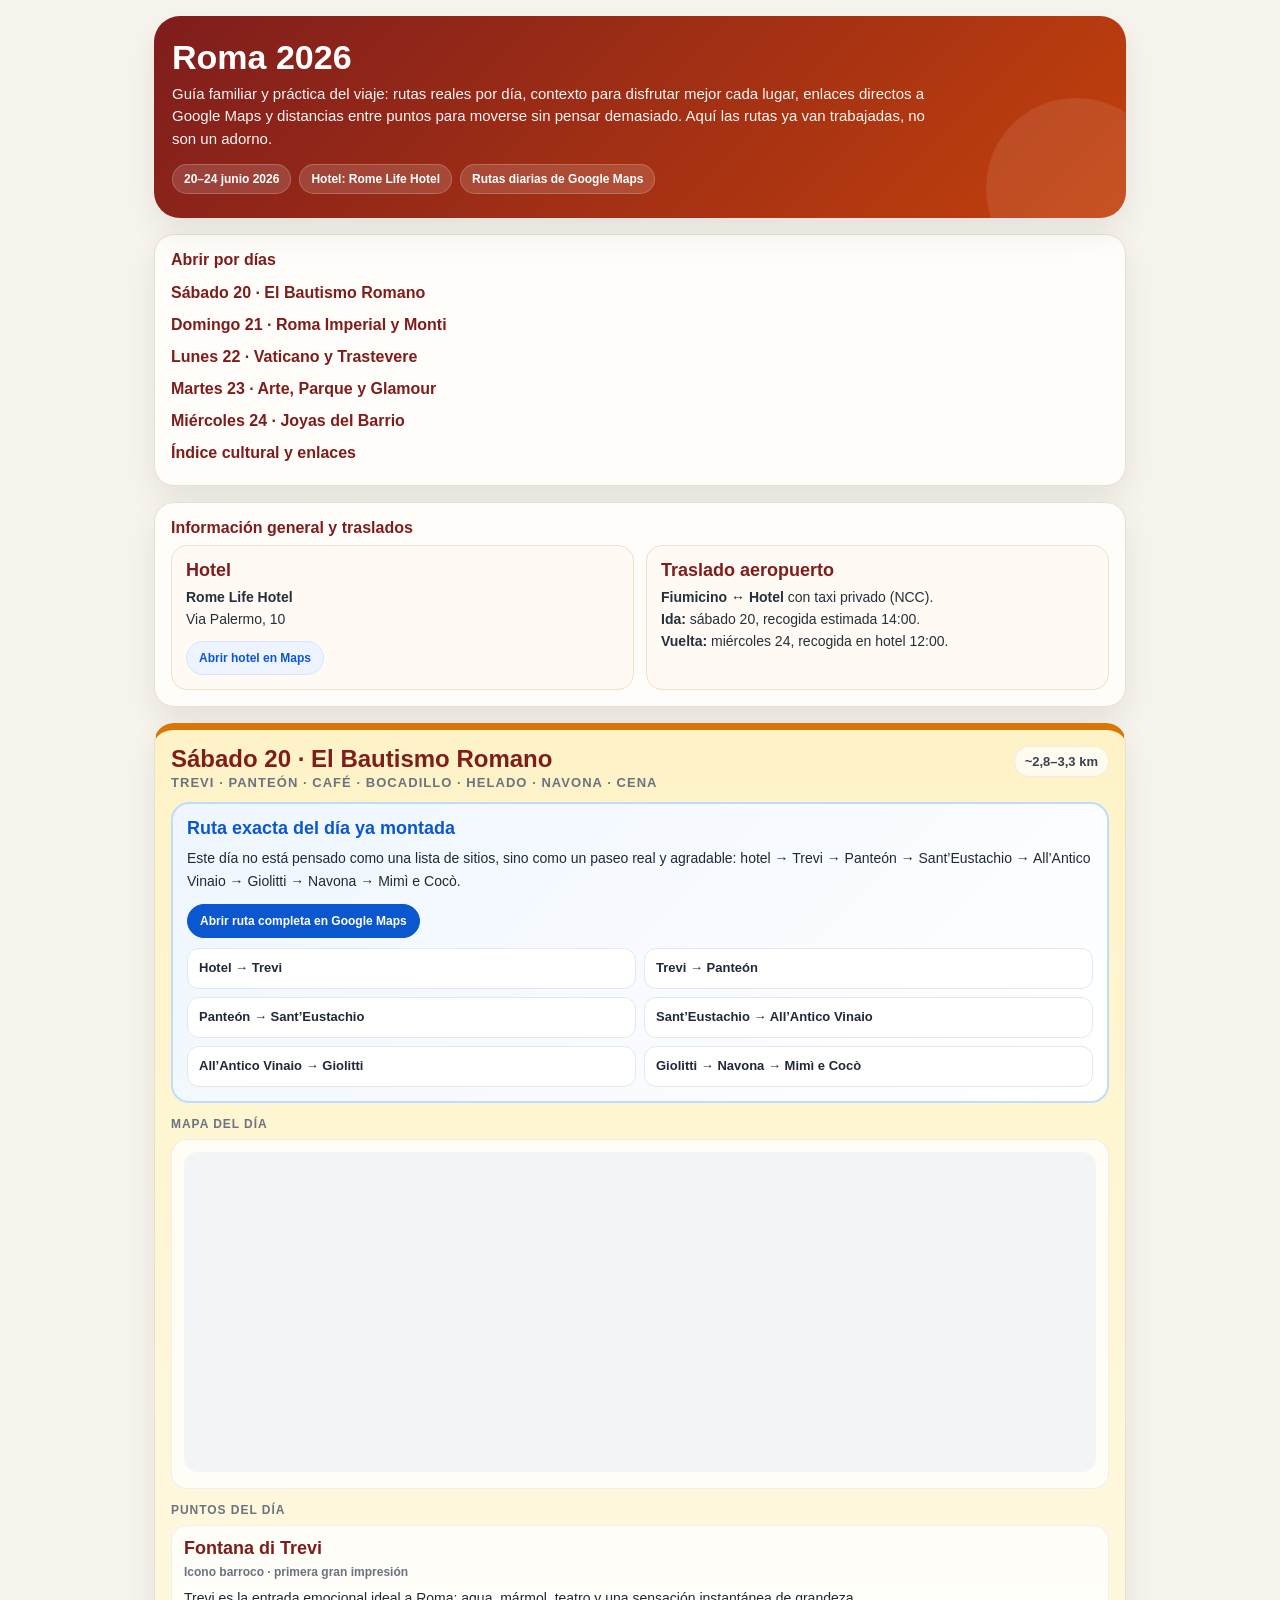
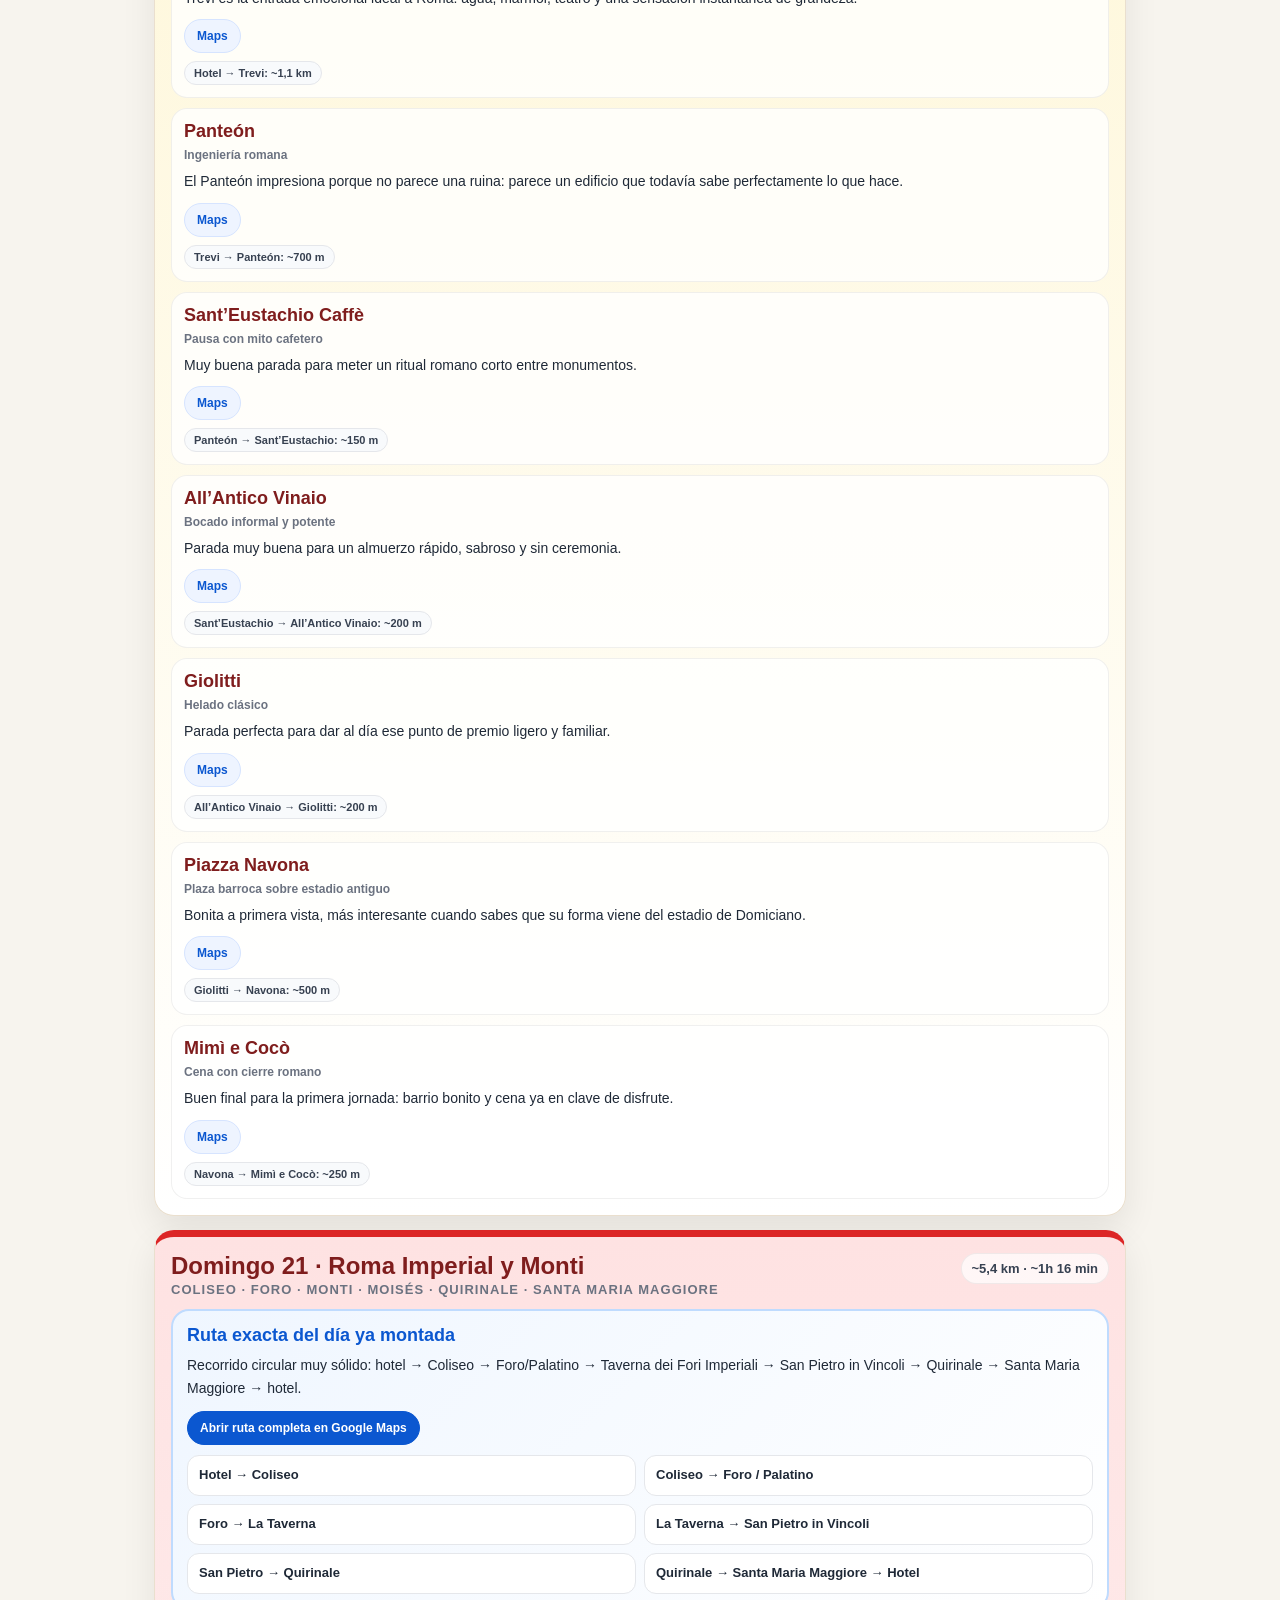
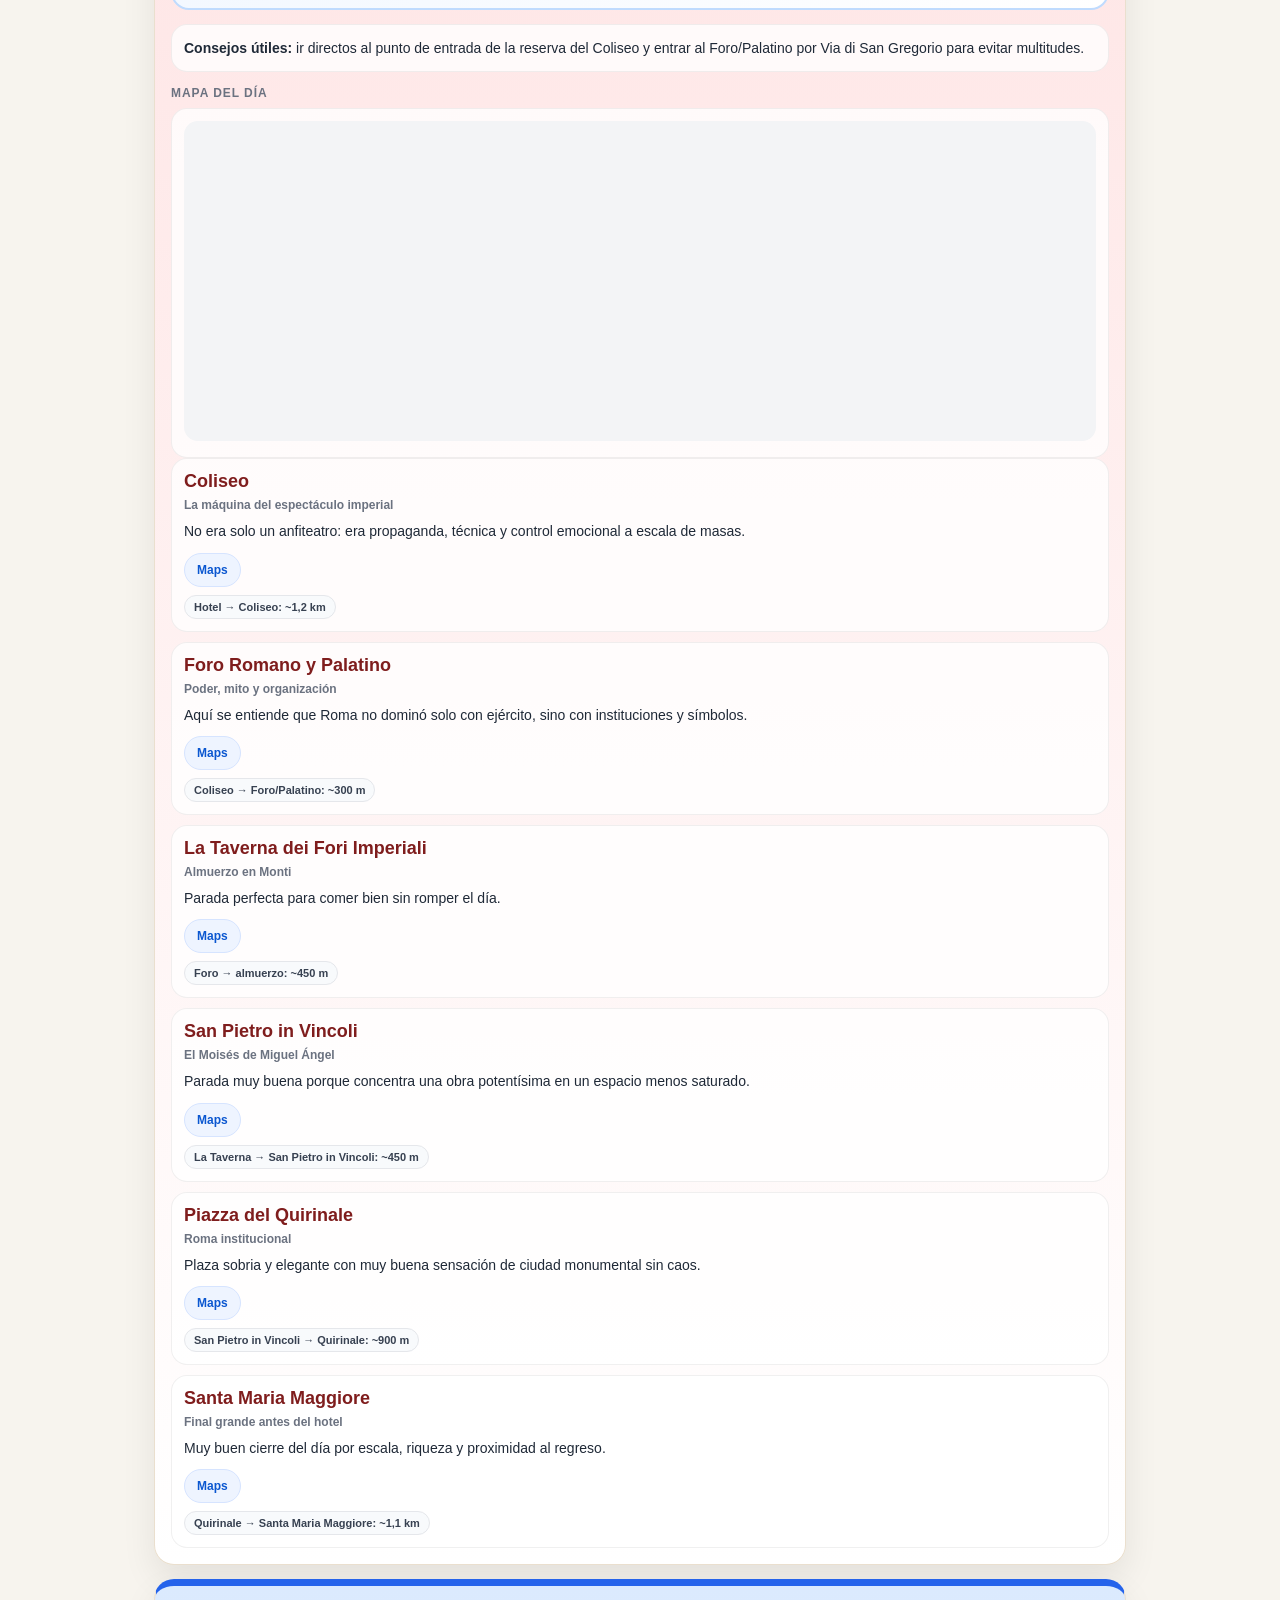
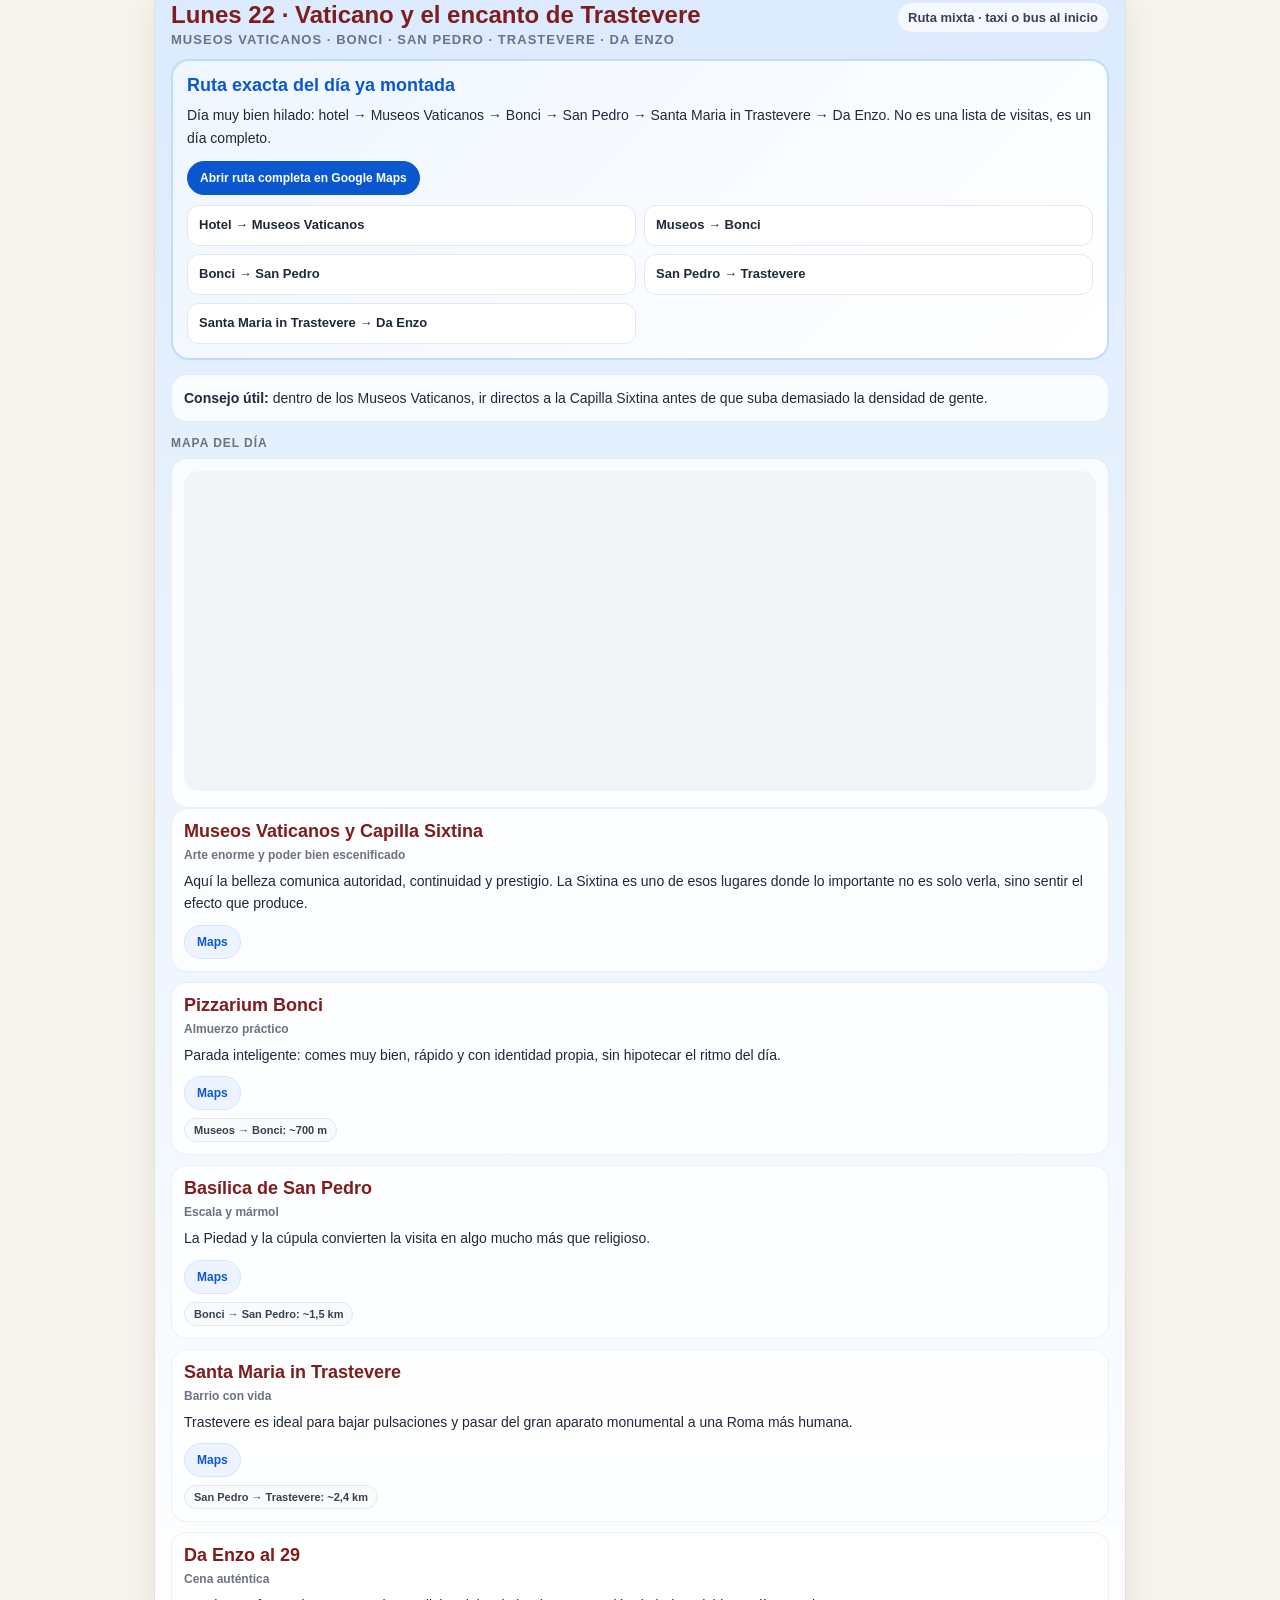
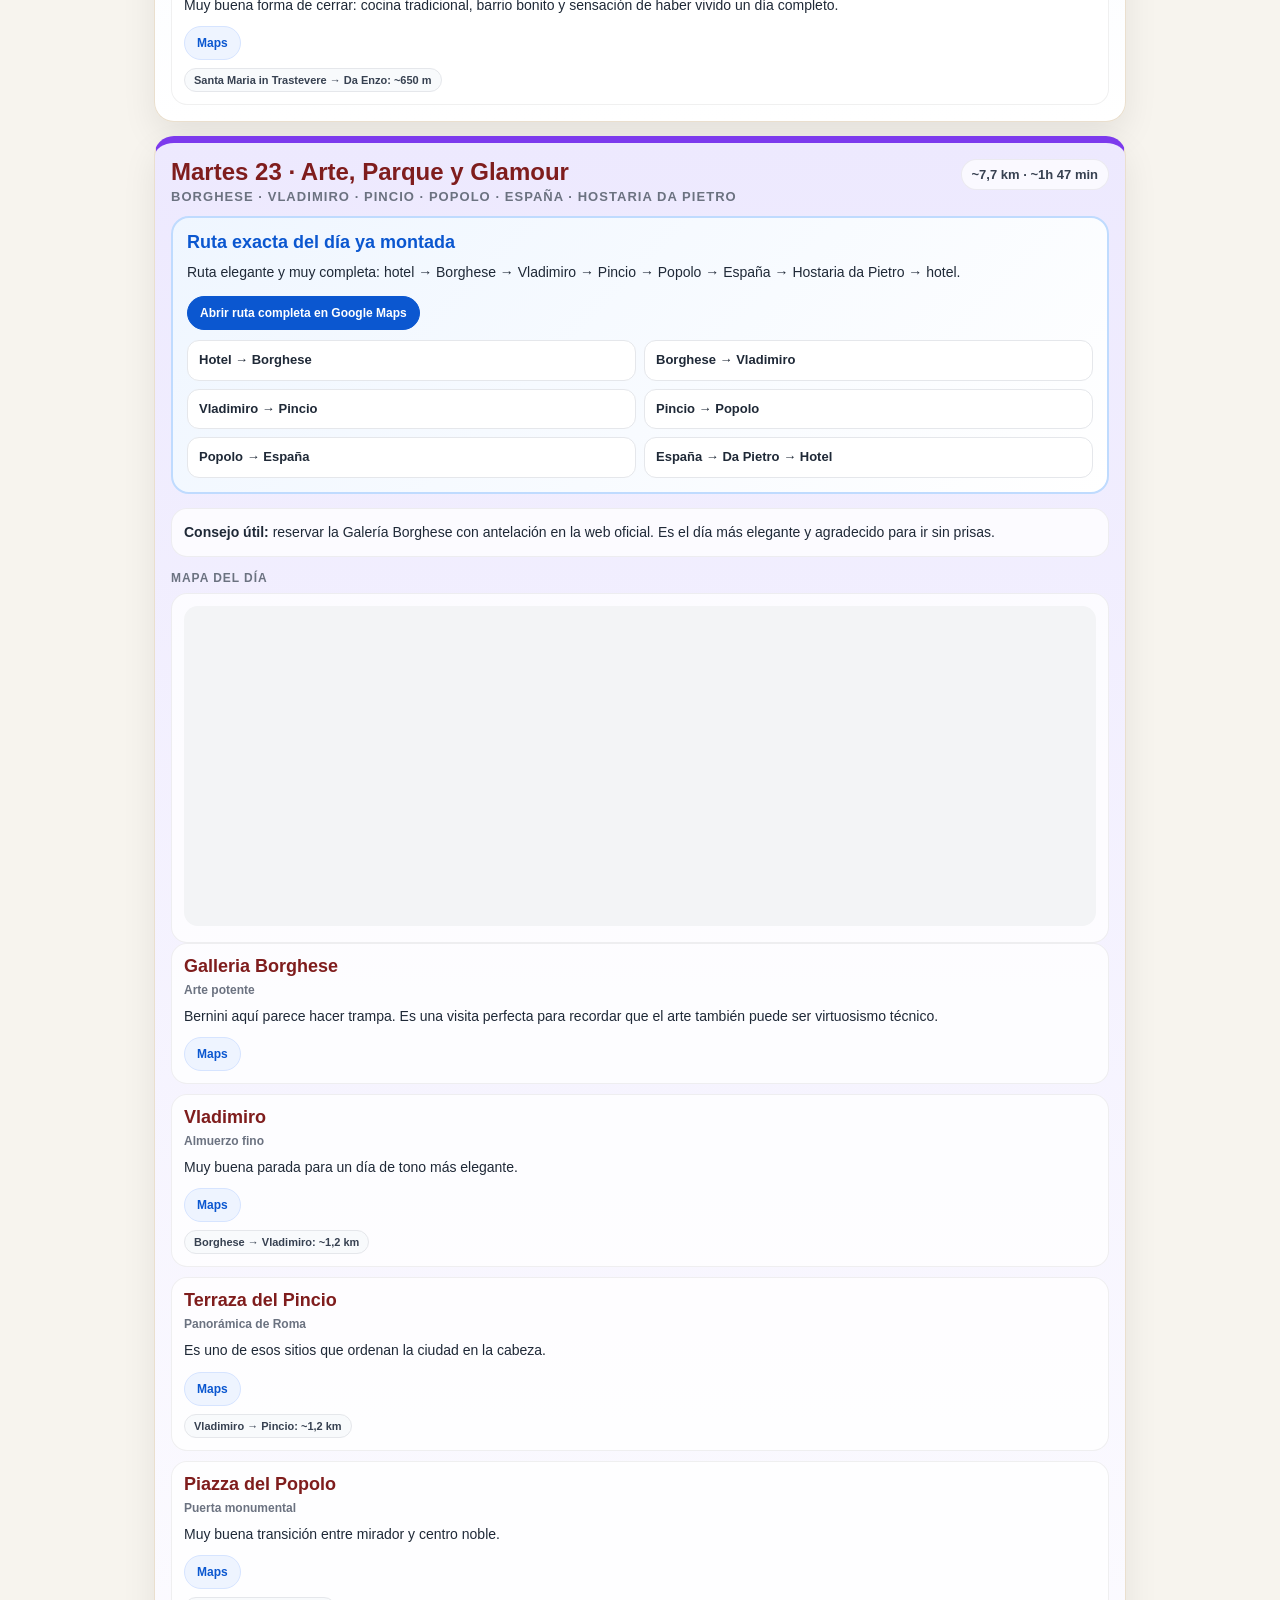
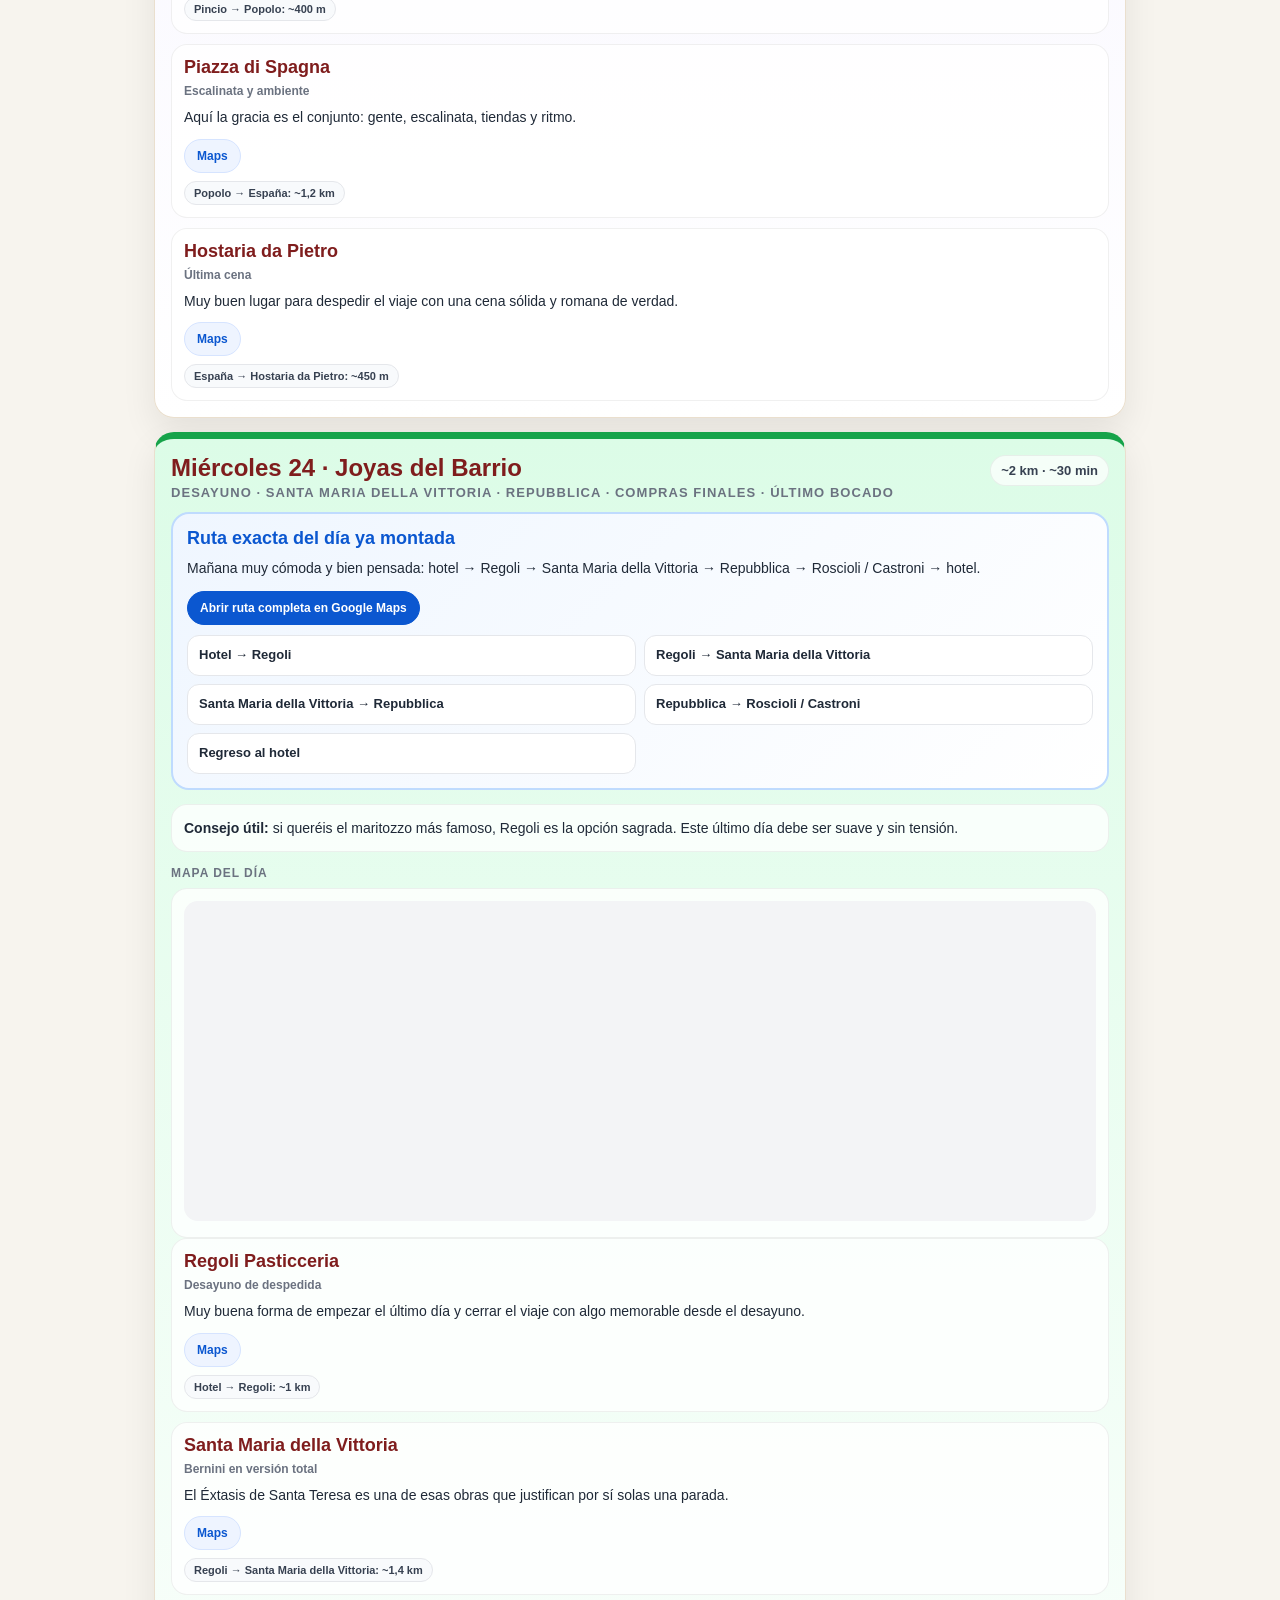
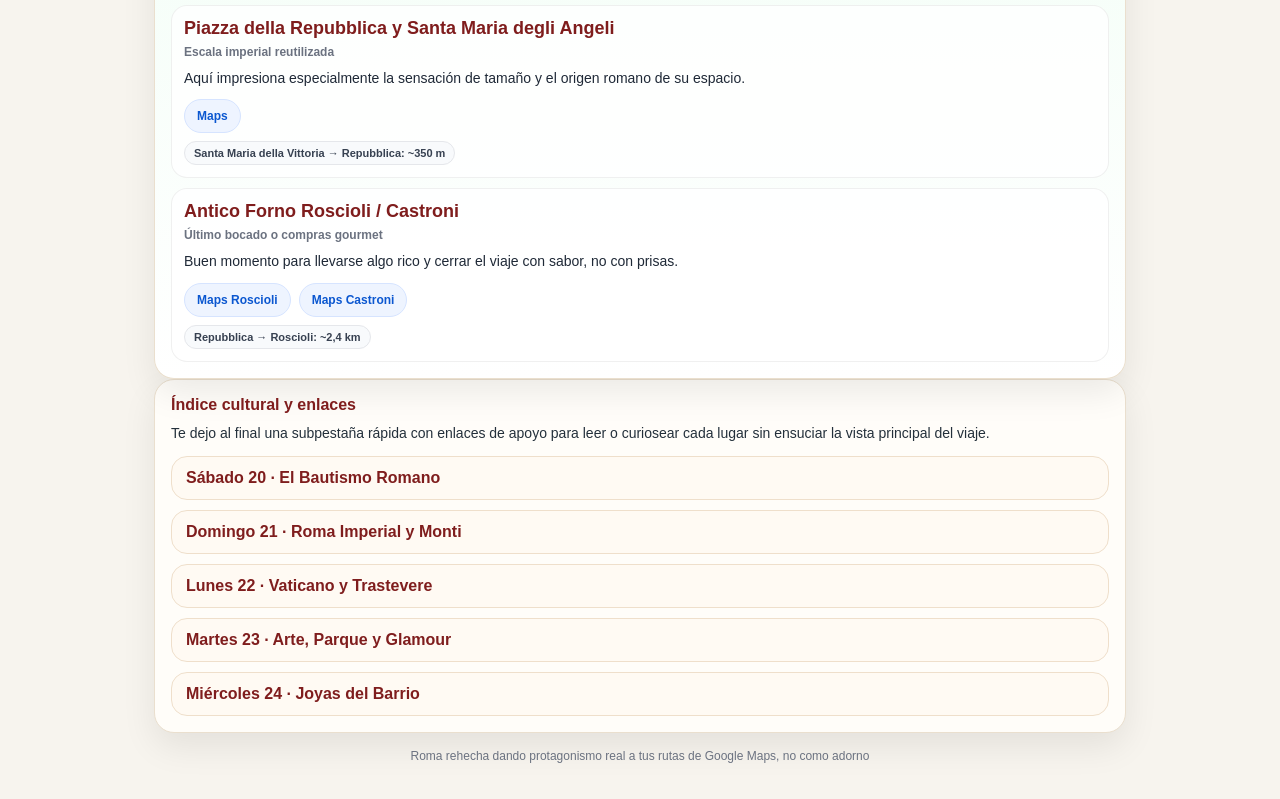
==== index.html @ da8ccb75 "feat: expand tuesday cultural index details" ====
<!DOCTYPE html>
<html lang="es">
<head>
  <meta charset="UTF-8">
  <meta name="viewport" content="width=device-width, initial-scale=1.0, maximum-scale=1.0, user-scalable=no">
  <title>Roma 2026</title>
  <style>
    :root{
      --bg:#f7f4ee;--card:#fffdf9;--text:#1f2937;--muted:#6b7280;--line:#eadfce;--shadow:0 14px 34px rgba(0,0,0,.08);
      --hero1:#7f1d1d;--hero2:#c2410c;
      --route:#0b57d0;
      --d1:#fef3c7;--d1a:#d97706;--d2:#fee2e2;--d2a:#dc2626;--d3:#dbeafe;--d3a:#2563eb;--d4:#ede9fe;--d4a:#7c3aed;--d5:#dcfce7;--d5a:#16a34a;
    }
    *{box-sizing:border-box} html{scroll-behavior:smooth}
    body{margin:0;font-family:-apple-system,BlinkMacSystemFont,'Segoe UI',Inter,Arial,sans-serif;background:var(--bg);color:var(--text)}
    .wrap{max-width:1000px;margin:0 auto;padding:16px 14px 36px}
    .hero{background:linear-gradient(135deg,var(--hero1),var(--hero2));color:#fff;border-radius:26px;padding:24px 18px;box-shadow:var(--shadow);margin-bottom:16px;position:relative;overflow:hidden}
    .hero::after{content:"";position:absolute;right:-40px;bottom:-60px;width:180px;height:180px;border-radius:50%;background:rgba(255,255,255,.09)}
    .hero h1{margin:0 0 8px;font-size:34px;line-height:1.02;position:relative;z-index:1}.hero p{margin:0;position:relative;z-index:1;max-width:780px;line-height:1.5;font-size:15px;opacity:.96}
    .meta{display:flex;flex-wrap:wrap;gap:8px;margin-top:14px;position:relative;z-index:1}.pill{display:inline-block;border-radius:999px;padding:7px 11px;font-size:12px;font-weight:800;background:rgba(255,255,255,.14);border:1px solid rgba(255,255,255,.2)}
    .toc,.card,.day-card{background:var(--card);border:1px solid var(--line);border-radius:20px;box-shadow:var(--shadow)}
    .toc,.card{padding:16px;margin-bottom:16px}.toc-title,.section-title{font-weight:900;color:#7f1d1d;margin-bottom:8px}.toc a{display:block;color:#7f1d1d;text-decoration:none;font-weight:800;padding:7px 0}
    .grid{display:grid;grid-template-columns:1fr;gap:12px}.info{background:#fffaf3;border:1px solid #efdfcb;border-radius:16px;padding:14px}.info h3{margin:0 0 6px;font-size:18px;color:#7f1d1d}.info p{margin:0;font-size:14px;line-height:1.55;color:#24303b}
    .btnrow{display:flex;flex-wrap:wrap;gap:8px;margin-top:10px}.btn{display:inline-flex;align-items:center;justify-content:center;background:#eef4ff;border:1px solid #d6e4ff;color:#0b57d0;text-decoration:none;padding:9px 12px;border-radius:999px;font-size:12px;font-weight:800}
    .days{display:grid;grid-template-columns:1fr;gap:14px}
    .day-card{padding:16px;border-top:7px solid transparent}
    .d1{background:linear-gradient(180deg,var(--d1),#fff);border-top-color:var(--d1a)} .d2{background:linear-gradient(180deg,var(--d2),#fff);border-top-color:var(--d2a)} .d3{background:linear-gradient(180deg,var(--d3),#fff);border-top-color:var(--d3a)} .d4{background:linear-gradient(180deg,var(--d4),#fff);border-top-color:var(--d4a)} .d5{background:linear-gradient(180deg,var(--d5),#fff);border-top-color:var(--d5a)}
    .day-head{display:flex;justify-content:space-between;gap:10px;align-items:flex-start;flex-wrap:wrap;margin-bottom:10px}.day-head h2{margin:0;font-size:24px;line-height:1.08;color:#7f1d1d}.day-sub{font-size:13px;color:var(--muted);font-weight:700;text-transform:uppercase;letter-spacing:.08em;margin-top:4px}.day-km{font-size:13px;font-weight:800;color:#374151;background:rgba(255,255,255,.7);padding:7px 10px;border-radius:999px;border:1px solid rgba(0,0,0,.06)}
    .route-highlight{background:linear-gradient(135deg,#eff6ff,#ffffff);border:2px solid #bfdbfe;border-radius:18px;padding:14px;margin:12px 0 14px}.route-highlight h3{margin:0 0 8px;color:var(--route);font-size:18px}.route-highlight p{margin:0;font-size:14px;line-height:1.6}.route-highlight .btnrow{margin-top:12px}.route-main{background:#0b57d0;color:white;border:1px solid #0b57d0}
    .route-box,.tips,.map-card,.point{background:rgba(255,255,255,.78);border:1px solid rgba(0,0,0,.06);border-radius:16px;padding:12px}
    .route-box p,.tips p,.point p{margin:0;font-size:14px;line-height:1.6}
    .block-title{font-size:12px;text-transform:uppercase;letter-spacing:.08em;color:var(--muted);font-weight:800;margin:14px 0 8px}
    .step-strip{display:grid;grid-template-columns:1fr;gap:8px;margin-top:10px}.step-chip{background:#fff;border:1px solid #e5e7eb;border-radius:12px;padding:10px 11px;font-size:13px;font-weight:800;line-height:1.45}
    .point-list{display:grid;grid-template-columns:1fr;gap:10px}.point h3{margin:0 0 6px;font-size:18px;color:#7f1d1d}.point .meta-line{font-size:12px;color:var(--muted);font-weight:700;margin-bottom:8px}.point .dist{display:inline-block;background:#f8fafc;border:1px solid #e5e7eb;border-radius:999px;padding:5px 9px;font-size:11px;font-weight:800;color:#374151;margin-top:8px}
    .index-card{padding:16px}.index-intro{margin:0 0 12px;font-size:14px;line-height:1.6;color:#24303b}.index-day{background:#fffaf3;border:1px solid #efdfcb;border-radius:16px;padding:12px 14px;margin-top:10px}.index-day summary{cursor:pointer;font-weight:900;color:#7f1d1d;list-style:none}.index-day summary::-webkit-details-marker{display:none}.index-links{margin:10px 0 0;padding-left:18px}.index-links li{margin:8px 0;color:#24303b;line-height:1.5}.index-links a{color:#0b57d0;text-decoration:none;font-weight:700}
    iframe{width:100%;height:320px;border:0;border-radius:14px;background:#f3f4f6}
    .footer{text-align:center;color:var(--muted);font-size:12px;margin-top:14px}
    @media (min-width:900px){.grid{grid-template-columns:1fr 1fr}.step-strip{grid-template-columns:repeat(2,minmax(0,1fr))}}
  </style>
</head>
<body>
  <main class="wrap">
    <header class="hero">
      <h1>Roma 2026</h1>
      <p>Guía familiar y práctica del viaje: rutas reales por día, contexto para disfrutar mejor cada lugar, enlaces directos a Google Maps y distancias entre puntos para moverse sin pensar demasiado. Aquí las rutas ya van trabajadas, no son un adorno.</p>
      <div class="meta"><span class="pill">20–24 junio 2026</span><span class="pill">Hotel: Rome Life Hotel</span><span class="pill">Rutas diarias de Google Maps</span></div>
    </header>

    <section class="toc">
      <div class="toc-title">Abrir por días</div>
      <a href="#d1">Sábado 20 · El Bautismo Romano</a>
      <a href="#d2">Domingo 21 · Roma Imperial y Monti</a>
      <a href="#d3">Lunes 22 · Vaticano y Trastevere</a>
      <a href="#d4">Martes 23 · Arte, Parque y Glamour</a>
      <a href="#d5">Miércoles 24 · Joyas del Barrio</a>
      <a href="#indice-cultural">Índice cultural y enlaces</a>
    </section>

    <section class="card">
      <div class="section-title">Información general y traslados</div>
      <div class="grid">
        <div class="info"><h3>Hotel</h3><p><strong>Rome Life Hotel</strong><br>Via Palermo, 10</p><div class="btnrow"><a class="btn" href="https://maps.google.com/?q=Rome+Life+Hotel+Via+Palermo+10+Roma" target="_blank">Abrir hotel en Maps</a></div></div>
        <div class="info"><h3>Traslado aeropuerto</h3><p><strong>Fiumicino ↔ Hotel</strong> con taxi privado (NCC).<br><strong>Ida:</strong> sábado 20, recogida estimada 14:00.<br><strong>Vuelta:</strong> miércoles 24, recogida en hotel 12:00.</p></div>
      </div>
    </section>

    <section class="days">
      <article id="d1" class="day-card d1">
        <div class="day-head"><div><h2>Sábado 20 · El Bautismo Romano</h2><div class="day-sub">Trevi · Panteón · café · bocadillo · helado · Navona · cena</div></div><div class="day-km">~2,8–3,3 km</div></div>
        <div class="route-highlight"><h3>Ruta exacta del día ya montada</h3><p>Este día no está pensado como una lista de sitios, sino como un paseo real y agradable: hotel → Trevi → Panteón → Sant’Eustachio → All’Antico Vinaio → Giolitti → Navona → Mimì e Cocò.</p><div class="btnrow"><a class="btn route-main" href="https://www.google.com/maps/dir/Rome+Life+Hotel,+Via+Palermo,+10,+00184+Roma+RM,+Italia/Fontana+di+Trevi,+Piazza+di+Trevi,+00187+Roma+RM,+Italia/Panteon+de+Roma,+Piazza+della+Rotonda,+00186+Roma+RM,+Italia/Sant%27Eustachio+Caff%C3%A8,+Piazza+di+S.+Eustachio,+82,+00186+Roma+RM,+Italia/All%27Antico+Vinaio,+Piazza+della+Maddalena,+3,+00186+Roma+RM,+Italia/Heladeria+Giolitti+%7C+Roma,+Via+degli+Uffici+del+Vicario,+40,+00186+Roma+RM,+Italia/Plaza+Navona,+Piazza+Navona,+00186+Roma+RM,+Italia/Mim%C3%AC+e+Coc%C3%B2,+V.+del+Governo+Vecchio,+72,+00186+Roma+RM,+Italia/" target="_blank">Abrir ruta completa en Google Maps</a></div><div class="step-strip"><div class="step-chip">Hotel → Trevi</div><div class="step-chip">Trevi → Panteón</div><div class="step-chip">Panteón → Sant’Eustachio</div><div class="step-chip">Sant’Eustachio → All’Antico Vinaio</div><div class="step-chip">All’Antico Vinaio → Giolitti</div><div class="step-chip">Giolitti → Navona → Mimì e Cocò</div></div></div>
        <div class="block-title">Mapa del día</div><div class="map-card"><iframe loading="lazy" src="https://www.google.com/maps?q=Fontana+di+Trevi+Rome&z=15&output=embed"></iframe></div>
        <div class="block-title">Puntos del día</div>
        <div class="point-list">
          <div class="point"><h3>Fontana di Trevi</h3><div class="meta-line">Icono barroco · primera gran impresión</div><p>Trevi es la entrada emocional ideal a Roma: agua, mármol, teatro y una sensación instantánea de grandeza.</p><div class="btnrow"><a class="btn" href="https://maps.google.com/?q=Fontana+di+Trevi" target="_blank">Maps</a></div><div class="dist">Hotel → Trevi: ~1,1 km</div></div>
          <div class="point"><h3>Panteón</h3><div class="meta-line">Ingeniería romana</div><p>El Panteón impresiona porque no parece una ruina: parece un edificio que todavía sabe perfectamente lo que hace.</p><div class="btnrow"><a class="btn" href="https://maps.google.com/?q=Panteon+Roma" target="_blank">Maps</a></div><div class="dist">Trevi → Panteón: ~700 m</div></div>
          <div class="point"><h3>Sant’Eustachio Caffè</h3><div class="meta-line">Pausa con mito cafetero</div><p>Muy buena parada para meter un ritual romano corto entre monumentos.</p><div class="btnrow"><a class="btn" href="https://maps.google.com/?q=Sant%27Eustachio+Caffe+Roma" target="_blank">Maps</a></div><div class="dist">Panteón → Sant’Eustachio: ~150 m</div></div>
          <div class="point"><h3>All’Antico Vinaio</h3><div class="meta-line">Bocado informal y potente</div><p>Parada muy buena para un almuerzo rápido, sabroso y sin ceremonia.</p><div class="btnrow"><a class="btn" href="https://maps.google.com/?q=All%27Antico+Vinaio+Piazza+della+Maddalena+Roma" target="_blank">Maps</a></div><div class="dist">Sant’Eustachio → All’Antico Vinaio: ~200 m</div></div>
          <div class="point"><h3>Giolitti</h3><div class="meta-line">Helado clásico</div><p>Parada perfecta para dar al día ese punto de premio ligero y familiar.</p><div class="btnrow"><a class="btn" href="https://maps.google.com/?q=Giolitti+Roma" target="_blank">Maps</a></div><div class="dist">All’Antico Vinaio → Giolitti: ~200 m</div></div>
          <div class="point"><h3>Piazza Navona</h3><div class="meta-line">Plaza barroca sobre estadio antiguo</div><p>Bonita a primera vista, más interesante cuando sabes que su forma viene del estadio de Domiciano.</p><div class="btnrow"><a class="btn" href="https://maps.google.com/?q=Piazza+Navona" target="_blank">Maps</a></div><div class="dist">Giolitti → Navona: ~500 m</div></div>
          <div class="point"><h3>Mimì e Cocò</h3><div class="meta-line">Cena con cierre romano</div><p>Buen final para la primera jornada: barrio bonito y cena ya en clave de disfrute.</p><div class="btnrow"><a class="btn" href="https://maps.google.com/?q=Mimi+e+Coco+Roma" target="_blank">Maps</a></div><div class="dist">Navona → Mimì e Cocò: ~250 m</div></div>
        </div>
      </article>

      <article id="d2" class="day-card d2">
        <div class="day-head"><div><h2>Domingo 21 · Roma Imperial y Monti</h2><div class="day-sub">Coliseo · Foro · Monti · Moisés · Quirinale · Santa Maria Maggiore</div></div><div class="day-km">~5,4 km · ~1h 16 min</div></div>
        <div class="route-highlight"><h3>Ruta exacta del día ya montada</h3><p>Recorrido circular muy sólido: hotel → Coliseo → Foro/Palatino → Taverna dei Fori Imperiali → San Pietro in Vincoli → Quirinale → Santa Maria Maggiore → hotel.</p><div class="btnrow"><a class="btn route-main" href="https://www.google.com/maps/dir/Rome+Life+Hotel,+Via+Palermo,+10,+Roma+RM,+Italy/Colosseum,+Piazza+del+Colosseo,+1,+Roma+RM,+Italy/Roman+Forum,+Rome,+Metropolitan+City+of+Rome+Capital,+Italy/La+Taverna+dei+Fori+Imperiali,+Via+della+Madonna+dei+Monti,+9,+Roma+RM,+Italy/Basilica+of+San+Pietro+in+Vincoli,+Piazza+di+San+Pietro+in+Vincoli,+4%2FA,+Roma+RM,+Italy/Piazza+del+Quirinale,+Piazza+del+Quirinale,+Roma+RM,+Italia/Papal+Basilica+of+Saint+Mary+Major,+Piazza+di+Santa+Maria+Maggiore,+Roma+RM,+Italy/Rome+Life+Hotel,+Via+Palermo,+10,+Roma+RM,+Italy/" target="_blank">Abrir ruta completa en Google Maps</a></div><div class="step-strip"><div class="step-chip">Hotel → Coliseo</div><div class="step-chip">Coliseo → Foro / Palatino</div><div class="step-chip">Foro → La Taverna</div><div class="step-chip">La Taverna → San Pietro in Vincoli</div><div class="step-chip">San Pietro → Quirinale</div><div class="step-chip">Quirinale → Santa Maria Maggiore → Hotel</div></div></div>
        <div class="tips"><p><strong>Consejos útiles:</strong> ir directos al punto de entrada de la reserva del Coliseo y entrar al Foro/Palatino por Via di San Gregorio para evitar multitudes.</p></div>
        <div class="block-title">Mapa del día</div><div class="map-card"><iframe loading="lazy" src="https://www.google.com/maps?q=Colosseum+Rome&z=14&output=embed"></iframe></div>
        <div class="point-list">
          <div class="point"><h3>Coliseo</h3><div class="meta-line">La máquina del espectáculo imperial</div><p>No era solo un anfiteatro: era propaganda, técnica y control emocional a escala de masas.</p><div class="btnrow"><a class="btn" href="https://maps.google.com/?q=Colosseum+Rome" target="_blank">Maps</a></div><div class="dist">Hotel → Coliseo: ~1,2 km</div></div>
          <div class="point"><h3>Foro Romano y Palatino</h3><div class="meta-line">Poder, mito y organización</div><p>Aquí se entiende que Roma no dominó solo con ejército, sino con instituciones y símbolos.</p><div class="btnrow"><a class="btn" href="https://maps.google.com/?q=Roman+Forum+Rome" target="_blank">Maps</a></div><div class="dist">Coliseo → Foro/Palatino: ~300 m</div></div>
          <div class="point"><h3>La Taverna dei Fori Imperiali</h3><div class="meta-line">Almuerzo en Monti</div><p>Parada perfecta para comer bien sin romper el día.</p><div class="btnrow"><a class="btn" href="https://maps.google.com/?q=La+Taverna+dei+Fori+Imperiali+Roma" target="_blank">Maps</a></div><div class="dist">Foro → almuerzo: ~450 m</div></div>
          <div class="point"><h3>San Pietro in Vincoli</h3><div class="meta-line">El Moisés de Miguel Ángel</div><p>Parada muy buena porque concentra una obra potentísima en un espacio menos saturado.</p><div class="btnrow"><a class="btn" href="https://maps.google.com/?q=San+Pietro+in+Vincoli+Rome" target="_blank">Maps</a></div><div class="dist">La Taverna → San Pietro in Vincoli: ~450 m</div></div>
          <div class="point"><h3>Piazza del Quirinale</h3><div class="meta-line">Roma institucional</div><p>Plaza sobria y elegante con muy buena sensación de ciudad monumental sin caos.</p><div class="btnrow"><a class="btn" href="https://maps.google.com/?q=Piazza+del+Quirinale+Rome" target="_blank">Maps</a></div><div class="dist">San Pietro in Vincoli → Quirinale: ~900 m</div></div>
          <div class="point"><h3>Santa Maria Maggiore</h3><div class="meta-line">Final grande antes del hotel</div><p>Muy buen cierre del día por escala, riqueza y proximidad al regreso.</p><div class="btnrow"><a class="btn" href="https://maps.google.com/?q=Santa+Maria+Maggiore+Rome" target="_blank">Maps</a></div><div class="dist">Quirinale → Santa Maria Maggiore: ~1,1 km</div></div>
        </div>
      </article>

      <article id="d3" class="day-card d3">
        <div class="day-head"><div><h2>Lunes 22 · Vaticano y el encanto de Trastevere</h2><div class="day-sub">Museos Vaticanos · Bonci · San Pedro · Trastevere · Da Enzo</div></div><div class="day-km">Ruta mixta · taxi o bus al inicio</div></div>
        <div class="route-highlight"><h3>Ruta exacta del día ya montada</h3><p>Día muy bien hilado: hotel → Museos Vaticanos → Bonci → San Pedro → Santa Maria in Trastevere → Da Enzo. No es una lista de visitas, es un día completo.</p><div class="btnrow"><a class="btn route-main" href="https://www.google.com/maps/dir/Rome+Life+Hotel,+Via+Palermo,+10,+Roma+RM,+Italy/Vatican+Museums,+Vatican+City/Bonci+Pizzarium,+Via+della+Meloria,+43,+Roma+RM,+Italia/Saint+Peter%E2%80%99s+Basilica,+Piazza+San+Pietro,+Citt%C3%A0+del+Vaticano,+Vatican+City/Basilica+of+Santa+Maria+in+Trastevere,+Piazza+di+Santa+Maria+in+Trastevere,+Roma+RM,+Italy/Trattoria+Da+Enzo,+Via+dei+Vascellari,+29,+Roma+RM,+Italia/" target="_blank">Abrir ruta completa en Google Maps</a></div><div class="step-strip"><div class="step-chip">Hotel → Museos Vaticanos</div><div class="step-chip">Museos → Bonci</div><div class="step-chip">Bonci → San Pedro</div><div class="step-chip">San Pedro → Trastevere</div><div class="step-chip">Santa Maria in Trastevere → Da Enzo</div></div></div>
        <div class="tips"><p><strong>Consejo útil:</strong> dentro de los Museos Vaticanos, ir directos a la Capilla Sixtina antes de que suba demasiado la densidad de gente.</p></div>
        <div class="block-title">Mapa del día</div><div class="map-card"><iframe loading="lazy" src="https://www.google.com/maps?q=Vatican+Museums&z=13&output=embed"></iframe></div>
        <div class="point-list">
          <div class="point"><h3>Museos Vaticanos y Capilla Sixtina</h3><div class="meta-line">Arte enorme y poder bien escenificado</div><p>Aquí la belleza comunica autoridad, continuidad y prestigio. La Sixtina es uno de esos lugares donde lo importante no es solo verla, sino sentir el efecto que produce.</p><div class="btnrow"><a class="btn" href="https://maps.google.com/?q=Vatican+Museums" target="_blank">Maps</a></div></div>
          <div class="point"><h3>Pizzarium Bonci</h3><div class="meta-line">Almuerzo práctico</div><p>Parada inteligente: comes muy bien, rápido y con identidad propia, sin hipotecar el ritmo del día.</p><div class="btnrow"><a class="btn" href="https://maps.google.com/?q=Bonci+Pizzarium+Rome" target="_blank">Maps</a></div><div class="dist">Museos → Bonci: ~700 m</div></div>
          <div class="point"><h3>Basílica de San Pedro</h3><div class="meta-line">Escala y mármol</div><p>La Piedad y la cúpula convierten la visita en algo mucho más que religioso.</p><div class="btnrow"><a class="btn" href="https://maps.google.com/?q=Saint+Peter%27s+Basilica" target="_blank">Maps</a></div><div class="dist">Bonci → San Pedro: ~1,5 km</div></div>
          <div class="point"><h3>Santa Maria in Trastevere</h3><div class="meta-line">Barrio con vida</div><p>Trastevere es ideal para bajar pulsaciones y pasar del gran aparato monumental a una Roma más humana.</p><div class="btnrow"><a class="btn" href="https://maps.google.com/?q=Santa+Maria+in+Trastevere" target="_blank">Maps</a></div><div class="dist">San Pedro → Trastevere: ~2,4 km</div></div>
          <div class="point"><h3>Da Enzo al 29</h3><div class="meta-line">Cena auténtica</div><p>Muy buena forma de cerrar: cocina tradicional, barrio bonito y sensación de haber vivido un día completo.</p><div class="btnrow"><a class="btn" href="https://maps.google.com/?q=Da+Enzo+al+29+Rome" target="_blank">Maps</a></div><div class="dist">Santa Maria in Trastevere → Da Enzo: ~650 m</div></div>
        </div>
      </article>

      <article id="d4" class="day-card d4">
        <div class="day-head"><div><h2>Martes 23 · Arte, Parque y Glamour</h2><div class="day-sub">Borghese · Vladimiro · Pincio · Popolo · España · Hostaria da Pietro</div></div><div class="day-km">~7,7 km · ~1h 47 min</div></div>
        <div class="route-highlight"><h3>Ruta exacta del día ya montada</h3><p>Ruta elegante y muy completa: hotel → Borghese → Vladimiro → Pincio → Popolo → España → Hostaria da Pietro → hotel.</p><div class="btnrow"><a class="btn route-main" href="https://www.google.com/maps/dir/Rome+Life+Hotel,+Via+Palermo,+10,+Roma+RM,+Italy/Galleria+Borghese,+Piazzale+Scipione+Borghese,+5,+Roma+RM,+Italy/Vladimiro,+Via+Aurora,+37,+Roma+RM,+Italy/Passeggiata+del+Pincio,+Viale+Gabriele+D%27Annunzio,+Roma+RM,+Italia/Piazza+del+Popolo,+Piazza+del+Popolo,+Roma+RM,+Italy/Piazza+di+Spagna,+Piazza+di+Spagna,+Roma+RM,+Italy/Hostaria+Da+Pietro,+Via+di+Ges%C3%B9+e+Maria,+18,+Roma+RM,+Italia/Rome+Life+Hotel,+Via+Palermo,+10,+Roma+RM,+Italy/" target="_blank">Abrir ruta completa en Google Maps</a></div><div class="step-strip"><div class="step-chip">Hotel → Borghese</div><div class="step-chip">Borghese → Vladimiro</div><div class="step-chip">Vladimiro → Pincio</div><div class="step-chip">Pincio → Popolo</div><div class="step-chip">Popolo → España</div><div class="step-chip">España → Da Pietro → Hotel</div></div></div>
        <div class="tips"><p><strong>Consejo útil:</strong> reservar la Galería Borghese con antelación en la web oficial. Es el día más elegante y agradecido para ir sin prisas.</p></div>
        <div class="block-title">Mapa del día</div><div class="map-card"><iframe loading="lazy" src="https://www.google.com/maps?q=Galleria+Borghese+Rome&z=13&output=embed"></iframe></div>
        <div class="point-list">
          <div class="point"><h3>Galleria Borghese</h3><div class="meta-line">Arte potente</div><p>Bernini aquí parece hacer trampa. Es una visita perfecta para recordar que el arte también puede ser virtuosismo técnico.</p><div class="btnrow"><a class="btn" href="https://maps.google.com/?q=Galleria+Borghese+Rome" target="_blank">Maps</a></div></div>
          <div class="point"><h3>Vladimiro</h3><div class="meta-line">Almuerzo fino</div><p>Muy buena parada para un día de tono más elegante.</p><div class="btnrow"><a class="btn" href="https://maps.google.com/?q=Vladimiro+Rome" target="_blank">Maps</a></div><div class="dist">Borghese → Vladimiro: ~1,2 km</div></div>
          <div class="point"><h3>Terraza del Pincio</h3><div class="meta-line">Panorámica de Roma</div><p>Es uno de esos sitios que ordenan la ciudad en la cabeza.</p><div class="btnrow"><a class="btn" href="https://maps.google.com/?q=Pincio+Rome" target="_blank">Maps</a></div><div class="dist">Vladimiro → Pincio: ~1,2 km</div></div>
          <div class="point"><h3>Piazza del Popolo</h3><div class="meta-line">Puerta monumental</div><p>Muy buena transición entre mirador y centro noble.</p><div class="btnrow"><a class="btn" href="https://maps.google.com/?q=Piazza+del+Popolo+Rome" target="_blank">Maps</a></div><div class="dist">Pincio → Popolo: ~400 m</div></div>
          <div class="point"><h3>Piazza di Spagna</h3><div class="meta-line">Escalinata y ambiente</div><p>Aquí la gracia es el conjunto: gente, escalinata, tiendas y ritmo.</p><div class="btnrow"><a class="btn" href="https://maps.google.com/?q=Piazza+di+Spagna+Rome" target="_blank">Maps</a></div><div class="dist">Popolo → España: ~1,2 km</div></div>
          <div class="point"><h3>Hostaria da Pietro</h3><div class="meta-line">Última cena</div><p>Muy buen lugar para despedir el viaje con una cena sólida y romana de verdad.</p><div class="btnrow"><a class="btn" href="https://maps.google.com/?q=Hostaria+Da+Pietro+Rome" target="_blank">Maps</a></div><div class="dist">España → Hostaria da Pietro: ~450 m</div></div>
        </div>
      </article>

      <article id="d5" class="day-card d5">
        <div class="day-head"><div><h2>Miércoles 24 · Joyas del Barrio</h2><div class="day-sub">Desayuno · Santa Maria della Vittoria · Repubblica · compras finales · último bocado</div></div><div class="day-km">~2 km · ~30 min</div></div>
        <div class="route-highlight"><h3>Ruta exacta del día ya montada</h3><p>Mañana muy cómoda y bien pensada: hotel → Regoli → Santa Maria della Vittoria → Repubblica → Roscioli / Castroni → hotel.</p><div class="btnrow"><a class="btn route-main" href="https://www.google.com/maps/dir/Rome+Life+Hotel,+Via+Palermo,+10,+00184+Roma+RM,+Italia/Regoli+Pasticceria,+Via+dello+Statuto,+60,+00185+Roma+RM,+Italia/Iglesia+de+Santa+Mar%C3%ADa+de+la+Victoria,+Via+Venti+Settembre,+17,+00187+Roma+RM,+Italia/Piazza+della+Repubblica,+P.za+della+Repubblica,+00185+Roma+RM,+Italia/Antico+Forno+Roscioli,+Via+dei+Chiavari,+34,+00186+Roma+RM,+Italia/Rome+Life+Hotel,+Via+Palermo,+10,+00184+Roma+RM,+Italia/" target="_blank">Abrir ruta completa en Google Maps</a></div><div class="step-strip"><div class="step-chip">Hotel → Regoli</div><div class="step-chip">Regoli → Santa Maria della Vittoria</div><div class="step-chip">Santa Maria della Vittoria → Repubblica</div><div class="step-chip">Repubblica → Roscioli / Castroni</div><div class="step-chip">Regreso al hotel</div></div></div>
        <div class="tips"><p><strong>Consejo útil:</strong> si queréis el maritozzo más famoso, Regoli es la opción sagrada. Este último día debe ser suave y sin tensión.</p></div>
        <div class="block-title">Mapa del día</div><div class="map-card"><iframe loading="lazy" src="https://www.google.com/maps?q=Santa+Maria+della+Vittoria+Rome&z=14&output=embed"></iframe></div>
        <div class="point-list">
          <div class="point"><h3>Regoli Pasticceria</h3><div class="meta-line">Desayuno de despedida</div><p>Muy buena forma de empezar el último día y cerrar el viaje con algo memorable desde el desayuno.</p><div class="btnrow"><a class="btn" href="https://maps.google.com/?q=Regoli+Pasticceria+Rome" target="_blank">Maps</a></div><div class="dist">Hotel → Regoli: ~1 km</div></div>
          <div class="point"><h3>Santa Maria della Vittoria</h3><div class="meta-line">Bernini en versión total</div><p>El Éxtasis de Santa Teresa es una de esas obras que justifican por sí solas una parada.</p><div class="btnrow"><a class="btn" href="https://maps.google.com/?q=Santa+Maria+della+Vittoria+Rome" target="_blank">Maps</a></div><div class="dist">Regoli → Santa Maria della Vittoria: ~1,4 km</div></div>
          <div class="point"><h3>Piazza della Repubblica y Santa Maria degli Angeli</h3><div class="meta-line">Escala imperial reutilizada</div><p>Aquí impresiona especialmente la sensación de tamaño y el origen romano de su espacio.</p><div class="btnrow"><a class="btn" href="https://maps.google.com/?q=Piazza+della+Repubblica+Rome" target="_blank">Maps</a></div><div class="dist">Santa Maria della Vittoria → Repubblica: ~350 m</div></div>
          <div class="point"><h3>Antico Forno Roscioli / Castroni</h3><div class="meta-line">Último bocado o compras gourmet</div><p>Buen momento para llevarse algo rico y cerrar el viaje con sabor, no con prisas.</p><div class="btnrow"><a class="btn" href="https://maps.google.com/?q=Antico+Forno+Roscioli+Rome" target="_blank">Maps Roscioli</a><a class="btn" href="https://maps.google.com/?q=Castroni+Via+Nazionale+Rome" target="_blank">Maps Castroni</a></div><div class="dist">Repubblica → Roscioli: ~2,4 km</div></div>
        </div>
      </article>
    </section>

    <section id="indice-cultural" class="card index-card">
      <div class="section-title">Índice cultural y enlaces</div>
      <p class="index-intro">Te dejo al final una subpestaña rápida con enlaces de apoyo para leer o curiosear cada lugar sin ensuciar la vista principal del viaje.</p>

      <details class="index-day">
        <summary>Sábado 20 · El Bautismo Romano</summary>
        <ul class="index-links">
          <li>Fontana di Trevi: <a href="https://es.wikipedia.org/wiki/Fontana_di_Trevi" target="_blank">Wikipedia</a></li>
          <li>Panteón de Agripa: <a href="https://es.wikipedia.org/wiki/Pante%C3%B3n_de_Agripa" target="_blank">Wikipedia</a></li>
          <li>Sant'Eustachio Il Caffè: <a href="https://en.wikipedia.org/wiki/Sant%27Eustachio_Il_Caff%C3%A8" target="_blank">Wikipedia</a></li>
          <li>All'Antico Vinaio: <a href="https://en.wikipedia.org/wiki/All%27Antico_Vinaio" target="_blank">Wikipedia</a></li>
          <li>Giolitti: <a href="https://it.wikipedia.org/wiki/Giolitti_(gelateria)" target="_blank">Wikipedia</a></li>
          <li>Piazza Navona: <a href="https://es.wikipedia.org/wiki/Plaza_Navona" target="_blank">Wikipedia</a></li>
        </ul>
        <div class="point-list" style="margin-top:12px;">
          <div class="point"><h3>Fontana di Trevi</h3><p>Es la mayor fuente barroca de Roma, diseñada por Nicola Salvi y completada por Giuseppe Pannini en 1762. El monumento se sitúa en la intersección de tres calles (tre vie), marcando el punto final del acueducto Aqua Virgo, una infraestructura hidráulica del siglo I a.C. que todavía suministra agua a la ciudad. Su arquitectura se adosa al Palacio Poli, presentando una fachada de orden corintio con una gran hornacina central ocupada por la figura de Océano.</p><p style="margin-top:10px;">La composición escultórica narra la domesticación de las aguas: el dios Océano guía un carro en forma de concha tirado por hipocampos y tritones que representan los distintos estados del mar. Está construida mayoritariamente en travertino de Tívoli, y su diseño integra elementos naturales como rocas y plantas talladas con un realismo excepcional. Es considerada una de las obras más significativas del barroco tardío europeo por su integración de escultura, arquitectura y flujo hídrico.</p></div>
          <div class="point"><h3>Panteón de Agripa</h3><p>Construido por orden de Adriano entre los años 118 y 125 d.C. sobre las ruinas de un templo anterior de Marco Agripa, es el edificio de la Antigua Roma mejor conservado. Su arquitectura destaca por una planta circular precedida por un pórtico de columnas de granito (pronaos). Lo más relevante es su cúpula de hormigón en masa, que con 43,44 metros de diámetro, sigue siendo la cúpula de hormigón no armado más grande del mundo.</p><p style="margin-top:10px;">El interior es una esfera perfecta inscrita en un cilindro, donde la altura total es igual al diámetro. En el centro de la cúpula se sitúa el óculo, una abertura circular de 9 metros de diámetro que constituye la única fuente de luz natural y ventilación. El edificio ha funcionado ininterrumpidamente desde su construcción, primero como templo dedicado a todos los dioses y, desde el año 609, como la basílica de Santa María de los Mártires, albergando también las tumbas de reyes italianos y del pintor Rafael.</p></div>
          <div class="point"><h3>Sant'Eustachio Il Caffè</h3><p>Es una cafetería histórica fundada en 1938, ubicada frente al Palacio Madama, sede del Senado italiano. El establecimiento conserva su decoración original y es reconocido internacionalmente por su método de tostado artesanal de granos de café, que se realiza con leña. Es un referente de la cultura del café en Roma, destacado por su mezcla exclusiva de granos de Arábica importados directamente de pequeñas cooperativas sudamericanas y africanas.</p><p style="margin-top:10px;">Su fama técnica reside en la elaboración del Gran Caffè, cuya receta y método de preparación, especialmente la obtención de una crema densa y persistente, se mantienen en secreto por los baristas del local. A diferencia de la mayoría de cafeterías modernas, el café se sirve tradicionalmente ya azucarado a menos que se especifique lo contrario. Ha sido catalogado históricamente como uno de los puntos gastronómicos de mayor relevancia en la zona del Panteón.</p></div>
          <div class="point"><h3>All'Antico Vinaio</h3><p>Originario de Florencia y fundado en 1989 por la familia Mazzanti, este establecimiento se ha expandido a Roma convirtiéndose en un exponente del street food italiano de alta calidad. Su especialidad técnica es la schiacciata, un pan plano de la Toscana similar a la focaccia que se hornea continuamente para garantizar su frescura. La tienda destaca por el uso de productos con denominación de origen protegida, como el prosciutto toscano o la crema de pistacho y trufa.</p><p style="margin-top:10px;">El modelo de negocio se basa en la preparación rápida de bocadillos frente al cliente, utilizando ingredientes tradicionales y combinaciones que han ganado reconocimiento en guías gastronómicas internacionales. Su presencia en Roma, cerca del Panteón, representa la integración de la tradición regional toscana en el tejido comercial de la capital, manteniendo estándares de producción artesanal en un formato de consumo masivo y eficiente.</p></div>
          <div class="point"><h3>Giolitti</h3><p>Establecida en su ubicación actual cerca del Parlamento Italiano en el año 1900 por Giuseppe y Bernardina Giolitti, comenzó originalmente como una lechería antes de especializarse en la producción de helados. Es la heladería más antigua de Roma que continúa bajo la gestión de la misma familia. Su importancia técnica reside en la conservación de recetas tradicionales del siglo XIX, utilizando ingredientes naturales sin aditivos modernos para mantener la textura clásica del gelato romano.</p><p style="margin-top:10px;">El local mantiene una estética de la Belle Époque con sus salones decorados en estilo Liberty. Además de helados, el establecimiento funciona como pastelería de alta gama, produciendo dulces tradicionales como maritozzi y cassate. Por su longevidad y ubicación estratégica, ha sido frecuentado históricamente por políticos de alto nivel, artistas y figuras internacionales, convirtiéndose en un símbolo institucional de la gastronomía de la ciudad.</p></div>
          <div class="point"><h3>Piazza Navona</h3><p>Esta plaza pública se asienta sobre el antiguo Estadio de Domiciano, construido en el año 86 d.C., del cual conserva su forma elíptica característica. Fue pavimentada en el siglo XV y es el máximo exponente del urbanismo barroco romano. Durante siglos, la plaza fue escenario de juegos, festivales e incluso batallas navales simuladas, para lo cual se inundaba la parte central aprovechando el sistema de fuentes.</p><p style="margin-top:10px;">El espacio está definido por tres fuentes monumentales, destacando la Fuente de los Cuatro Ríos de Gian Lorenzo Bernini, situada frente a la iglesia de Sant'Agnese in Agone, diseñada por Borromini. Esta disposición representa la rivalidad técnica y artística entre los dos arquitectos más importantes del barroco. Las otras dos fuentes, la del Moro y la de Neptuno, flanquean el espacio, completando un conjunto arquitectónico que integra el pasado deportivo imperial con la opulencia religiosa y civil de los papas.</p></div>
        </div>
      </details>

      <details class="index-day">
        <summary>Domingo 21 · Roma Imperial y Monti</summary>
        <ul class="index-links">
          <li>Coliseo de Roma: <a href="https://es.wikipedia.org/wiki/Coliseo" target="_blank">Wikipedia</a></li>
          <li>Foro Romano: <a href="https://es.wikipedia.org/wiki/Foro_Romano" target="_blank">Wikipedia</a></li>
          <li>Monte Palatino: <a href="https://es.wikipedia.org/wiki/Monte_Palatino" target="_blank">Wikipedia</a></li>
          <li>Basílica de San Pietro in Vincoli: <a href="https://es.wikipedia.org/wiki/Bas%C3%ADlica_de_San_Pietro_in_Vincoli" target="_blank">Wikipedia</a></li>
          <li>Plaza del Quirinal: <a href="https://es.wikipedia.org/wiki/Plaza_del_Quirinal" target="_blank">Wikipedia</a></li>
          <li>Basílica de Santa María la Mayor: <a href="https://es.wikipedia.org/wiki/Bas%C3%ADlica_de_Santa_Mar%C3%ADa_la_Mayor" target="_blank">Wikipedia</a></li>
        </ul>
        <div class="point-list" style="margin-top:12px;">
          <div class="point"><h3>Coliseo de Roma</h3><p>Denominado originalmente Anfiteatro Flavio, es el mayor anfiteatro construido durante el Imperio Romano, finalizado en el año 80 d.C. bajo el mandato del emperador Tito. Su estructura técnica emplea una combinación de hormigón, travertino y ladrillo, organizada en un sistema de cuatro niveles que permitía un aforo de hasta 50,000 espectadores. Destaca su complejo sistema de acceso mediante 80 arcos numerados, los vomitorios, que facilitaban la evacuación rápida del recinto en pocos minutos.</p><p style="margin-top:10px;">El diseño funcional incluía el hipogeo, una red subterránea de túneles y montacargas para animales y gladiadores, y el velario, un sistema de toldos de lino desplegados por marineros para proteger al público del sol. Aunque los terremotos y el expolio de piedra para otras construcciones dañaron su estructura, sigue siendo la obra cumbre de la ingeniería civil romana y un ejemplo de control de masas mediante arquitectura monumental.</p></div>
          <div class="point"><h3>Foro Romano</h3><p>Situado en el valle entre las colinas del Palatino y el Capitolio, este espacio constituía el centro neurálgico de la vida pública, comercial y política de la Antigua Roma. Alberga los restos de las estructuras más importantes del Estado, como la Curia Julia, sede del Senado, la Regia, residencia de los reyes y pontífices, y diversos templos dedicados a deidades como Vesta o Saturno. Su desarrollo se extendió durante siglos, integrando monumentos de diferentes periodos sobre una red de alcantarillado conocida como la Cloaca Máxima.</p><p style="margin-top:10px;">Técnicamente, el foro representa la evolución del urbanismo romano, donde los arcos de triunfo, como los de Septimio Severo y Tito, servían para conmemorar victorias militares y definir las rutas de las procesiones triunfales. Tras la caída del imperio, el espacio quedó sepultado bajo sedimentos y fue utilizado como pastizal, el Campo Vaccino, hasta que las excavaciones arqueológicas modernas lo recuperaron como el mayor yacimiento de historia política occidental.</p></div>
          <div class="point"><h3>Monte Palatino</h3><p>Es la más céntrica de las siete colinas de Roma y el lugar donde se sitúan los restos de los asentamientos humanos más antiguos, datados en el siglo VIII a.C. Según la mitología, aquí se encontraba la cueva Lupercal donde la loba amamantó a Rómulo y Remo. Durante la República y el Imperio, se convirtió en la zona residencial más exclusiva, evolucionando hasta albergar el inmenso complejo de palacios imperiales iniciado por Augusto y ampliado por gobernantes como Domiciano.</p><p style="margin-top:10px;">Las estructuras más notables son el Domus Flavia y el Domus Augustana, que muestran la transición hacia una arquitectura palaciega de gran escala con estancias privadas, estadios y jardines. Técnicamente, el Palatino definió el concepto de palacio, término que deriva de la propia colina. Su ubicación elevada ofrecía control visual sobre el Foro Romano y el Circo Máximo, simbolizando la posición jerárquica del emperador sobre la vida civil y el ocio de la ciudad.</p></div>
          <div class="point"><h3>Basílica de San Pietro in Vincoli</h3><p>Esta basílica menor del siglo V fue construida originalmente para albergar las cadenas con las que San Pedro fue encarcelado en Jerusalén y Roma, reliquias que aún se conservan bajo el altar mayor. El edificio actual es el resultado de diversas restauraciones renacentistas, manteniendo una planta basilical de tres naves separadas por columnas dóricas antiguas reutilizadas. Su importancia reside tanto en el valor de sus reliquias como en el conjunto escultórico que alberga en su interior.</p><p style="margin-top:10px;">El elemento técnico más destacado es el monumento funerario al Papa Julio II, que incluye la escultura del Moisés de Miguel Ángel, finalizada hacia 1515. Esta obra es un exponente máximo del terribilità del artista, destacando por el tratamiento anatómico del mármol de Carrara y el estudio de la luz. La figura, de 2,35 metros de altura, muestra un dominio absoluto de la técnica escultórica en la tensión de los músculos y el detalle de las barbas, representando el momento en que el profeta desciende del Sinaí.</p></div>
          <div class="point"><h3>Plaza del Quirinal</h3><p>Ubicada sobre la colina más alta de las siete romanas, esta plaza es el centro de la vida institucional italiana, presidida por el Palacio del Quirinal. Este edificio, construido a partir de 1573, ha servido como residencia de verano de los Papas, palacio real de la dinastía Saboya y, actualmente, residencia oficial del Presidente de la República. El palacio destaca técnicamente por su fachada sobria y sus jardines de 4 hectáreas que combinan el estilo italiano con elementos del siglo XVIII.</p><p style="margin-top:10px;">En el centro de la plaza se encuentra el conjunto monumental de la Fuente de los Dioscuros, compuesta por un obelisco egipcio recuperado del Mausoleo de Augusto y dos esculturas colosales de Cástor y Pólux que datan de la antigüedad clásica. La plaza funciona como un mirador estratégico que ofrece una de las panorámicas más nítidas de la cúpula de San Pedro, simbolizando históricamente el equilibrio de poder entre la Iglesia y el Estado italiano.</p></div>
          <div class="point"><h3>Basílica de Santa María la Mayor</h3><p>Es una de las cuatro basílicas papales de Roma y la única que conserva su estructura paleocristiana original del siglo V, a pesar de las adiciones barrocas exteriores. Fue construida por orden del Papa Sixto III tras el Concilio de Éfeso. Técnicamente, es célebre por albergar el ciclo de mosaicos más antiguo de la ciudad sobre la vida de la Virgen y Cristo, así como un techo artesonado del siglo XV que, según la tradición, fue dorado con el primer oro traído de América.</p><p style="margin-top:10px;">La basílica posee el campanario más alto de Roma, con 75 metros, y alberga bajo el altar mayor la reliquia de la Sagrada Cuna. Arquitectónicamente, destaca la integración de capillas monumentales como la Sixtina, de Sixto V, y la Paolina, que muestran la suntuosidad del mármol y el diseño arquitectónico de los siglos XVI y XVII. Es, además, el lugar de sepultura de figuras históricas como el arquitecto y escultor Gian Lorenzo Bernini.</p></div>
        </div>
      </details>

      <details class="index-day">
        <summary>Lunes 22 · Vaticano y Trastevere</summary>
        <ul class="index-links">
          <li>Museos Vaticanos: <a href="https://es.wikipedia.org/wiki/Museos_Vaticanos" target="_blank">Wikipedia</a></li>
          <li>Capilla Sixtina: <a href="https://es.wikipedia.org/wiki/Capilla_Sixtina" target="_blank">Wikipedia</a></li>
          <li>Basílica de San Pedro: <a href="https://es.wikipedia.org/wiki/Bas%C3%ADlica_de_San_Pedro" target="_blank">Wikipedia</a></li>
          <li>Basílica de Santa María en Trastevere: <a href="https://es.wikipedia.org/wiki/Bas%C3%ADlica_de_Santa_Mar%C3%ADa_en_Trastevere" target="_blank">Wikipedia</a></li>
        </ul>
        <div class="point-list" style="margin-top:12px;">
          <div class="point"><h3>Museos Vaticanos</h3><p>Se trata de una de las colecciones de arte más extensas del mundo, originada en 1506 tras la adquisición de la escultura del Laocoonte y sus hijos por el Papa Julio II. El complejo museístico está compuesto por múltiples palacios vaticanos, galerías y patios conectados entre sí, albergando obras que abarcan desde el antiguo Egipto y la época clásica hasta el arte contemporáneo. Técnicamente, destaca por su arquitectura de conexión, incluyendo la famosa escalera helicoidal de Giuseppe Momo y la Galería de los Mapas, que contiene 40 mapas topográficos pintados al fresco a finales del siglo XVI.</p><p style="margin-top:10px;">El valor de los museos reside en su función como repositorio de la historia del arte occidental y del mecenazgo papal. Entre sus estancias más relevantes se encuentran las Estancias de Rafael, decoradas por el artista y sus discípulos con frescos fundamentales como La escuela de Atenas. La gestión del flujo de visitantes es uno de los mayores retos logísticos de la institución, ya que el recorrido culmina obligatoriamente en la Capilla Sixtina, integrando la experiencia museística con el patrimonio arquitectónico y religioso del Estado de la Ciudad del Vaticano.</p></div>
          <div class="point"><h3>Capilla Sixtina</h3><p>Es la capilla más famosa del Palacio Apostólico y la sede de los cónclaves para la elección papal. Fue construida entre 1473 y 1481 por orden de Sixto IV, de quien recibe el nombre. Sus dimensiones siguen la proporción bíblica del Templo de Salomón, con 40,9 metros de largo por 13,4 de ancho. Arquitectónicamente es una estructura sencilla de ladrillo, pero su importancia técnica mundial radica en los ciclos de frescos que cubren sus paredes y bóveda, realizados por maestros del Renacimiento como Botticelli, Perugino y, principalmente, Miguel Ángel.</p><p style="margin-top:10px;">La bóveda de Miguel Ángel, pintada entre 1508 y 1512, revolucionó la pintura occidental mediante el uso del escorzo y la anatomía heroica en escenas como La creación de Adán. Décadas después, el artista regresó para pintar El Juicio Final en la pared del altar, una obra que rompió con las convenciones espaciales de la época. Técnicamente, los frescos han sido objeto de una restauración profunda terminada en 1994, que recuperó la vivacidad de los colores originales y eliminó siglos de hollín y barnices, revelando la maestría del autor en la aplicación del color sobre el yeso húmedo.</p></div>
          <div class="point"><h3>Basílica de San Pedro</h3><p>Es el templo más importante del catolicismo y una de las mayores iglesias del mundo, con 218 metros de largo y una altura de 136 metros hasta la cúpula. La construcción actual sustituyó a la antigua basílica constantiniana del siglo IV y fue fruto del trabajo de los mejores arquitectos de los siglos XVI y XVII, incluidos Bramante, Miguel Ángel, Maderno y Bernini. Su cúpula, diseñada por Miguel Ángel y completada por Giacomo della Porta, sirvió de modelo para numerosas cúpulas occidentales debido a su innovadora estructura de doble casco.</p><p style="margin-top:10px;">En su interior, la basílica alberga obras maestras de la escultura y la ingeniería barroca. Destaca la Piedad de Miguel Ángel, protegida tras un cristal tras ser tallada en un solo bloque de mármol de Carrara, y el Baldaquino de San Pedro de Bernini, una estructura de bronce dorado de 29 metros de altura situada sobre la tumba del apóstol. La plaza exterior, diseñada también por Bernini, emplea una columnata elíptica para crear un efecto óptico de acogida y perspectiva que encuadra la fachada monumental de la basílica, integrando urbanismo y simbolismo religioso.</p></div>
          <div class="point"><h3>Basílica de Santa María en Trastevere</h3><p>Es una de las iglesias más antiguas de Roma, con cimientos que datan del año 220 d.C., aunque la estructura actual es principalmente del siglo XII. Se sitúa en el corazón del barrio de Trastevere y destaca por ser uno de los primeros lugares de culto cristiano autorizados oficialmente en la ciudad. El edificio es un ejemplo excepcional de la arquitectura románica medieval, caracterizado por el uso de materiales de spolia, columnas y capiteles antiguos extraídos de las Termas de Caracalla, para sostener su nave central.</p><p style="margin-top:10px;">El elemento técnico más valioso de la basílica son sus mosaicos dorados. En el ábside se encuentran trabajos del siglo XII que representan a la Virgen y a Cristo en un trono, y debajo, una serie de paneles del siglo XIII realizados por Pietro Cavallini que narran la vida de la Virgen con un realismo precursor del Renacimiento. Estos mosaicos son fundamentales para entender la transición del arte bizantino hacia un estilo más naturalista. En el exterior, su fachada está coronada por un mosaico que brilla con la luz solar, convirtiéndola en el hito visual más importante de la plaza.</p></div>
        </div>
      </details>

      <details class="index-day">
        <summary>Martes 23 · Arte, Parque y Glamour</summary>
        <ul class="index-links">
          <li>Galería Borghese: <a href="https://es.wikipedia.org/wiki/Galer%C3%ADa_Borghese" target="_blank">Wikipedia</a></li>
          <li>Terraza del Pincio: <a href="https://it.wikipedia.org/wiki/Pincio" target="_blank">Wikipedia</a></li>
          <li>Piazza del Popolo: <a href="https://es.wikipedia.org/wiki/Piazza_del_Popolo" target="_blank">Wikipedia</a></li>
          <li>Plaza de España: <a href="https://es.wikipedia.org/wiki/Plaza_de_Espa%C3%B1a_(Roma)" target="_blank">Wikipedia</a></li>
        </ul>
        <div class="point-list" style="margin-top:12px;">
          <div class="point"><h3>Galería Borghese</h3><p>Ubicada en los jardines de la Villa Borghese Pinciana, esta institución alberga una de las colecciones de arte más significativas del mundo, iniciada por el cardenal Escipión Borghese a principios del siglo XVII. El edificio, diseñado por el arquitecto Flaminio Ponzio, funciona como un museo integral donde la decoración de las salas, que incluye frescos, estucos y suelos de mármol polícromo, se integra con las piezas expuestas. Técnicamente, es célebre por albergar el conjunto más importante de esculturas juveniles de Gian Lorenzo Bernini y una selección excepcional de lienzos de Caravaggio.</p><p style="margin-top:10px;">La colección destaca por obras maestras de la escultura barroca como Apolo y Dafne y El rapto de Proserpina, donde el tratamiento del mármol alcanza niveles de virtuosismo técnico que simulan texturas orgánicas. También exhibe la famosa escultura de Antonio Canova, Paolina Borghese como Venus Victrix. Debido a la fragilidad de las obras y a la estructura del edificio, el acceso está estrictamente regulado mediante turnos de visita limitados, lo que permite una conservación óptima del microclima necesario para las piezas y las pinturas al fresco de los techos.</p></div>
          <div class="point"><h3>Terraza del Pincio</h3><p>Situada en la colina del Pincio, esta terraza constituye uno de los miradores urbanos más antiguos y relevantes de Roma. Fue integrada en el diseño urbanístico de la ciudad por el arquitecto Giuseppe Valadier a principios del siglo XIX, como parte de la conexión entre los jardines de Villa Borghese y la Piazza del Popolo. El diseño sigue un estilo neoclásico y se caracteriza por su gran balaustrada de piedra, desde la cual se obtiene una perspectiva axial que alinea la plaza inferior con la cúpula de San Pedro al fondo.</p><p style="margin-top:10px;">Técnicamente, el área del Pincio es un ejemplo de paisajismo decimonónico que incorpora elementos históricos, como el Obelisco Pinciano, trasladado aquí por el Papa Pío VII en 1822, y una serie de más de 200 bustos de italianos ilustres que flanquean los senderos. El parque del Pincio funciona como un pulmón verde que resuelve el desnivel topográfico entre la colina y el Campo Marzio, utilizando rampas y terrazas ajardinadas que combinan ingeniería civil con estética botánica para crear uno de los espacios públicos más icónicos de la capital.</p></div>
          <div class="point"><h3>Piazza del Popolo</h3><p>Esta plaza constituye históricamente la entrada principal a Roma desde el norte, situada al inicio de la Via Flaminia. Su configuración actual es obra de Giuseppe Valadier, entre 1811 y 1822, quien sustituyó la planta trapezoidal antigua por un diseño elíptico que armoniza con la colina del Pincio. En el centro se ubica el Obelisco Flaminio, uno de los más antiguos de Roma, traído de Egipto por Augusto en el año 10 a.C. y trasladado a este punto en el siglo XVI por orden de Sixto V.</p><p style="margin-top:10px;">Urbanísticamente, la plaza es famosa por el Tridente: tres calles, Via del Corso, Via del Babuino y Via di Ripetta, que parten de la plaza hacia el corazón de la ciudad. El punto de origen de estas calles está marcado por las iglesias gemelas de Santa Maria dei Miracoli y Santa Maria in Montesanto, que presentan sutiles diferencias arquitectónicas para corregir efectos ópticos de perspectiva. En el extremo norte se encuentra la Iglesia de Santa Maria del Popolo, que alberga capillas diseñadas por Rafael y Bernini, además de dos lienzos fundamentales de Caravaggio.</p></div>
          <div class="point"><h3>Plaza de España</h3><p>Es uno de los centros urbanos más dinámicos de Roma, denominada así por la presencia de la Embajada de España ante la Santa Sede desde el siglo XVII. Su elemento más distintivo es la Escalinata de la Trinità dei Monti, inaugurada por el Papa Benedicto XIII en 1725 para conectar la plaza con la iglesia homónima en lo alto de la colina. La escalinata consta de 135 peldaños y destaca técnicamente por su diseño de tramos curvos y rectos que alternan para crear un efecto escenográfico típicamente barroco.</p><p style="margin-top:10px;">A los pies de la escalinata se encuentra la Fontana della Barcaccia, obra de Pietro Bernini y su hijo Gian Lorenzo. La fuente fue diseñada con forma de barco naufragado para resolver un problema técnico de baja presión de agua en esa zona de la ciudad, situándola por debajo del nivel del suelo para permitir el flujo constante. La plaza ha funcionado históricamente como centro del barrio de los artistas y hoy es el epicentro de la zona comercial de alta gama, manteniendo su importancia como nodo peatonal que conecta el sector de Via Condotti con los jardines del Pincio.</p></div>
        </div>
      </details>

      <details class="index-day">
        <summary>Miércoles 24 · Joyas del Barrio</summary>
        <ul class="index-links">
          <li>Pasticceria Regoli: <a href="https://it.wikipedia.org/wiki/Maritozzo" target="_blank">Sitio informativo sobre el maritozzo</a></li>
          <li>Iglesia de Santa María de la Victoria: <a href="https://es.wikipedia.org/wiki/Iglesia_de_Santa_Mar%C3%ADa_de_la_Victoria" target="_blank">Wikipedia</a></li>
          <li>Piazza della Repubblica: <a href="https://es.wikipedia.org/wiki/Plaza_de_la_Rep%C3%BAblica_(Roma)" target="_blank">Wikipedia</a></li>
          <li>Basílica de Santa María de los Ángeles y de los Mártires: <a href="https://es.wikipedia.org/wiki/Bas%C3%ADlica_de_Santa_Mar%C3%ADa_de_los_%C3%81ngeles_y_de_los_M%C3%A1rtires" target="_blank">Wikipedia</a></li>
        </ul>
      </details>
    </section>

    <div class="footer">Roma rehecha dando protagonismo real a tus rutas de Google Maps, no como adorno</div>
  </main>
</body>
</html>
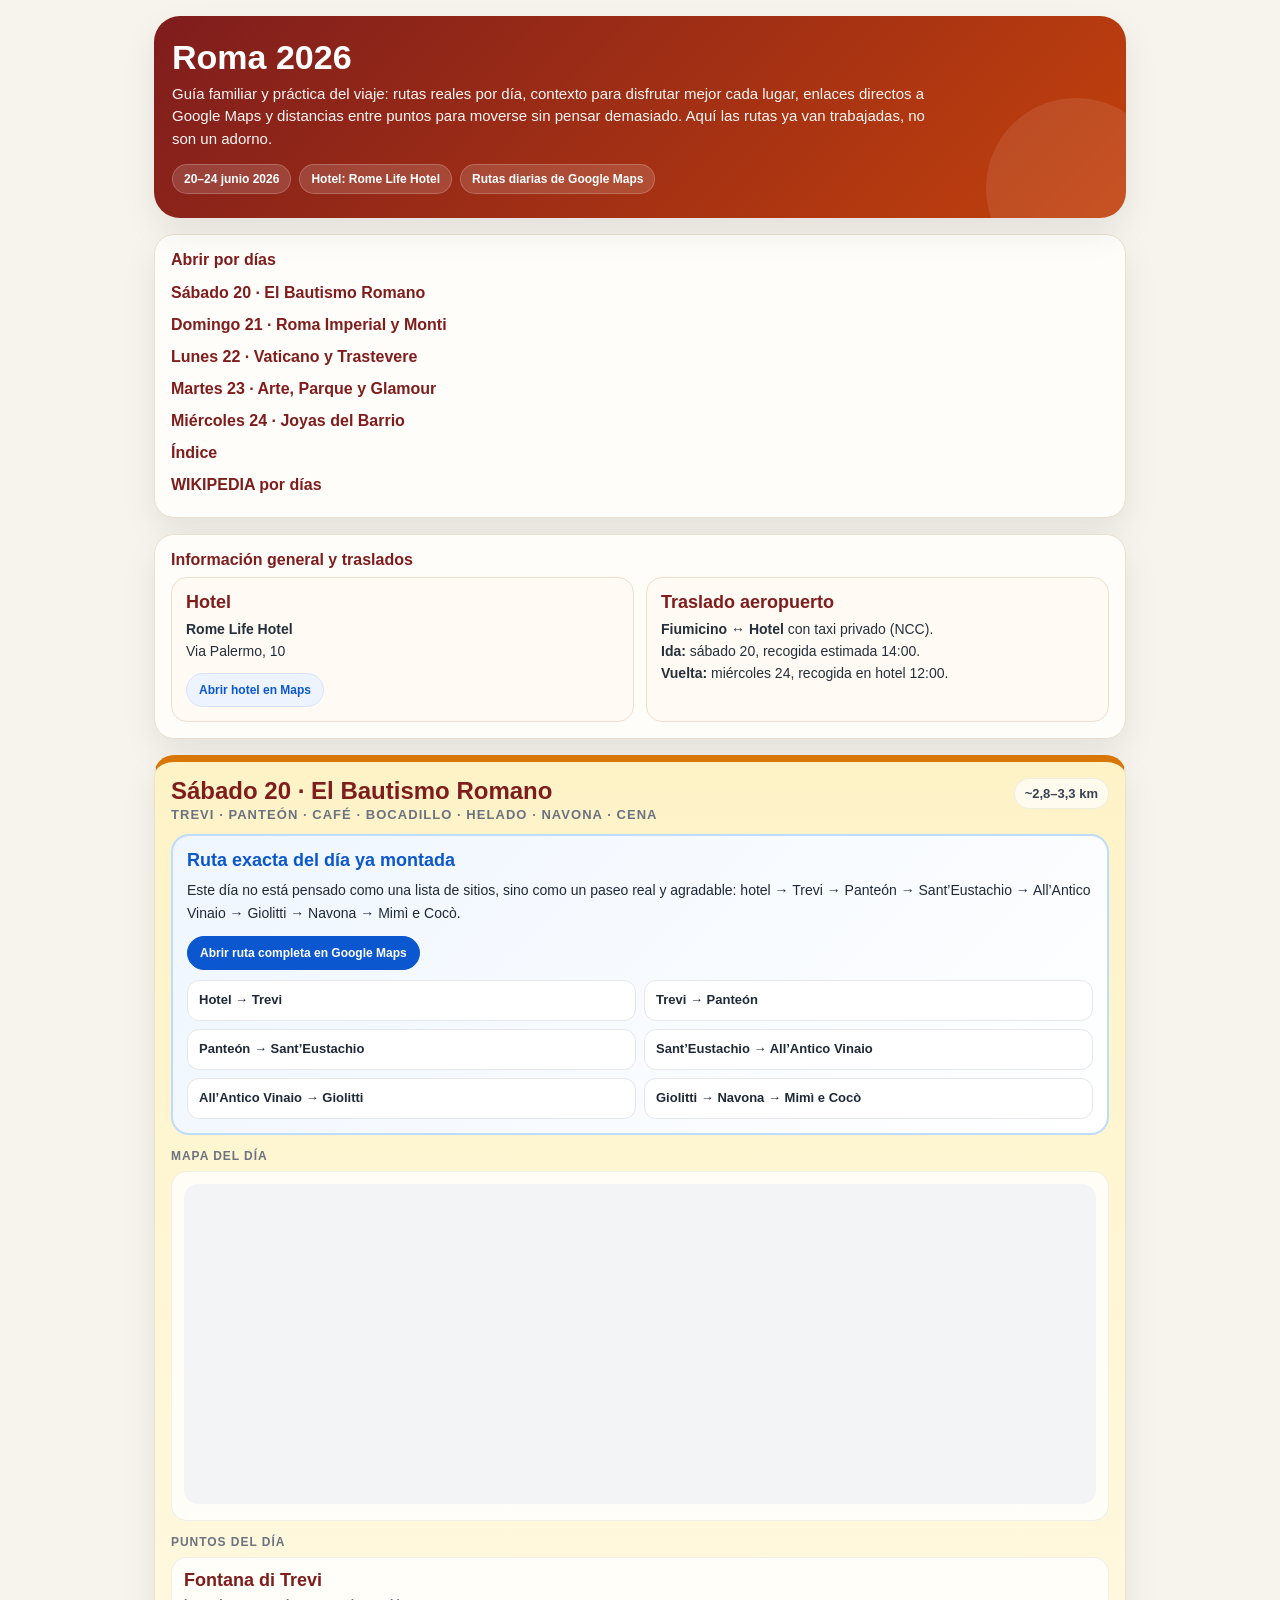
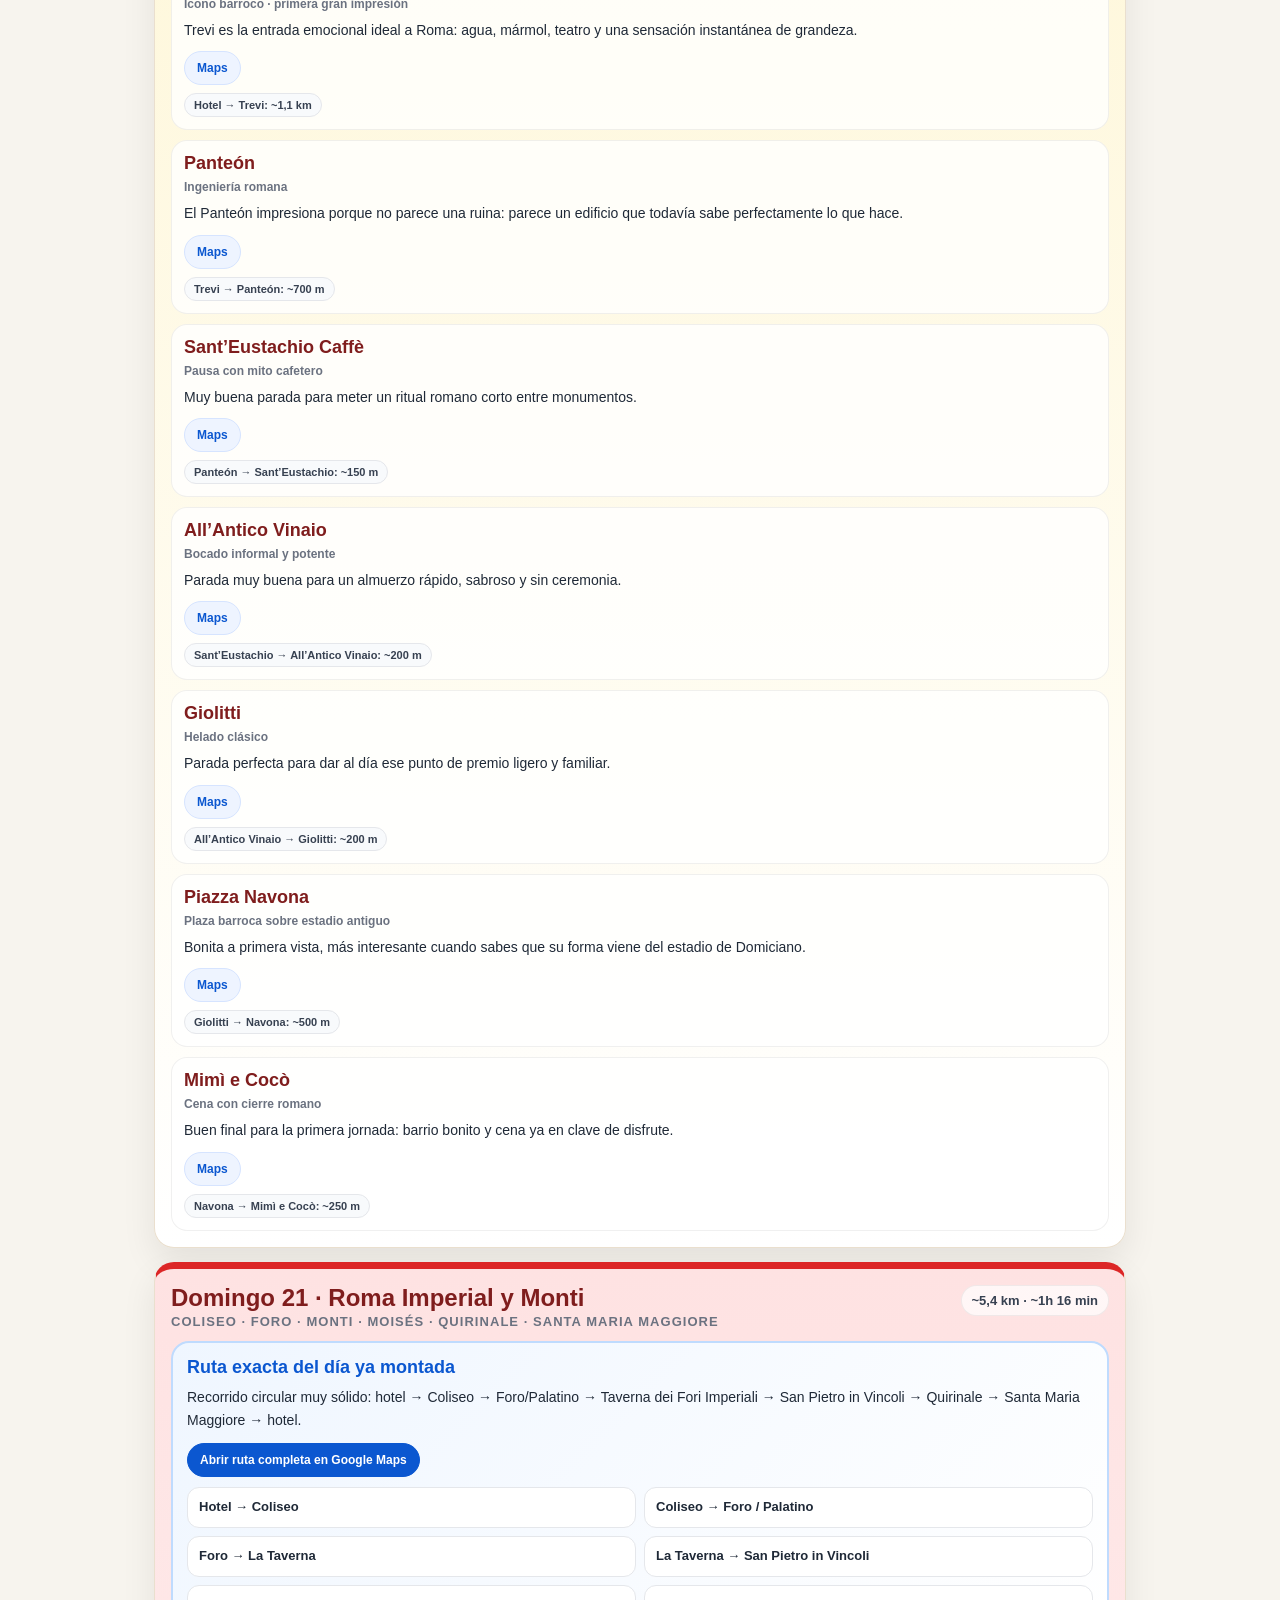
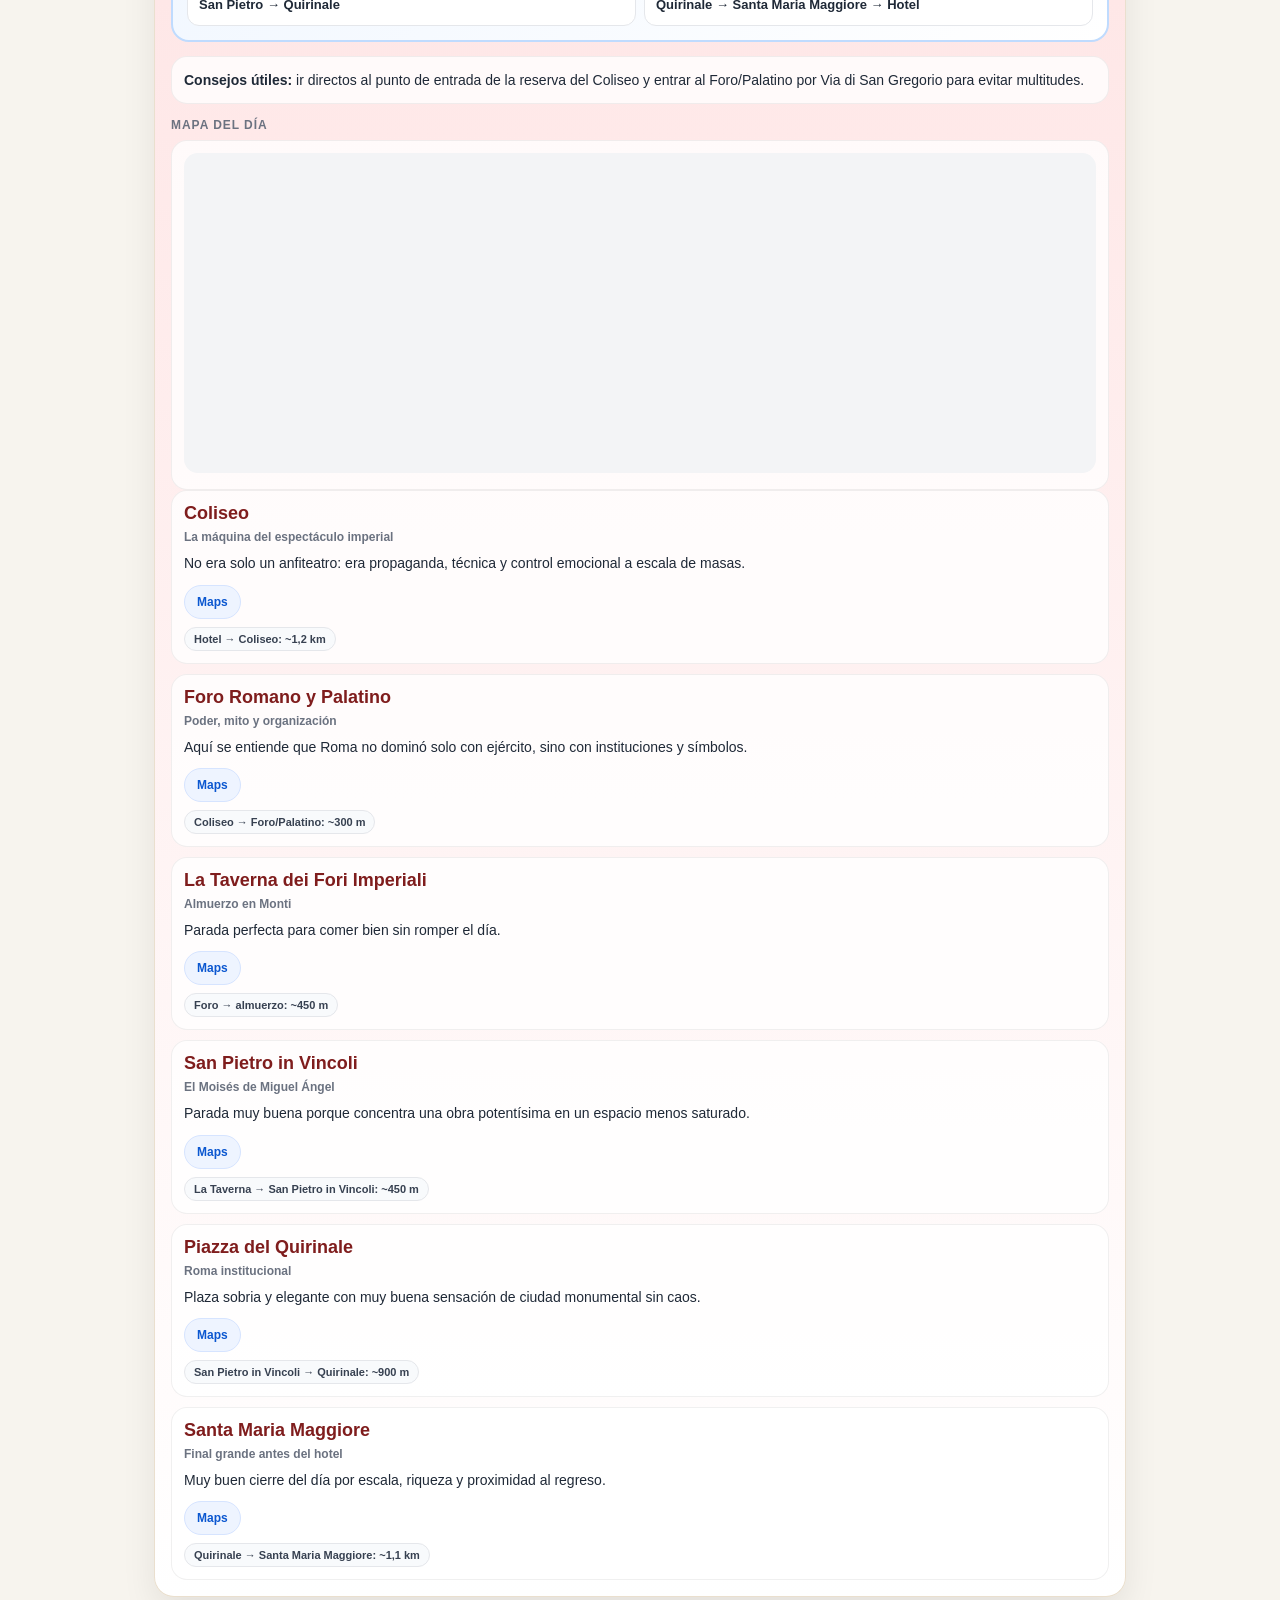
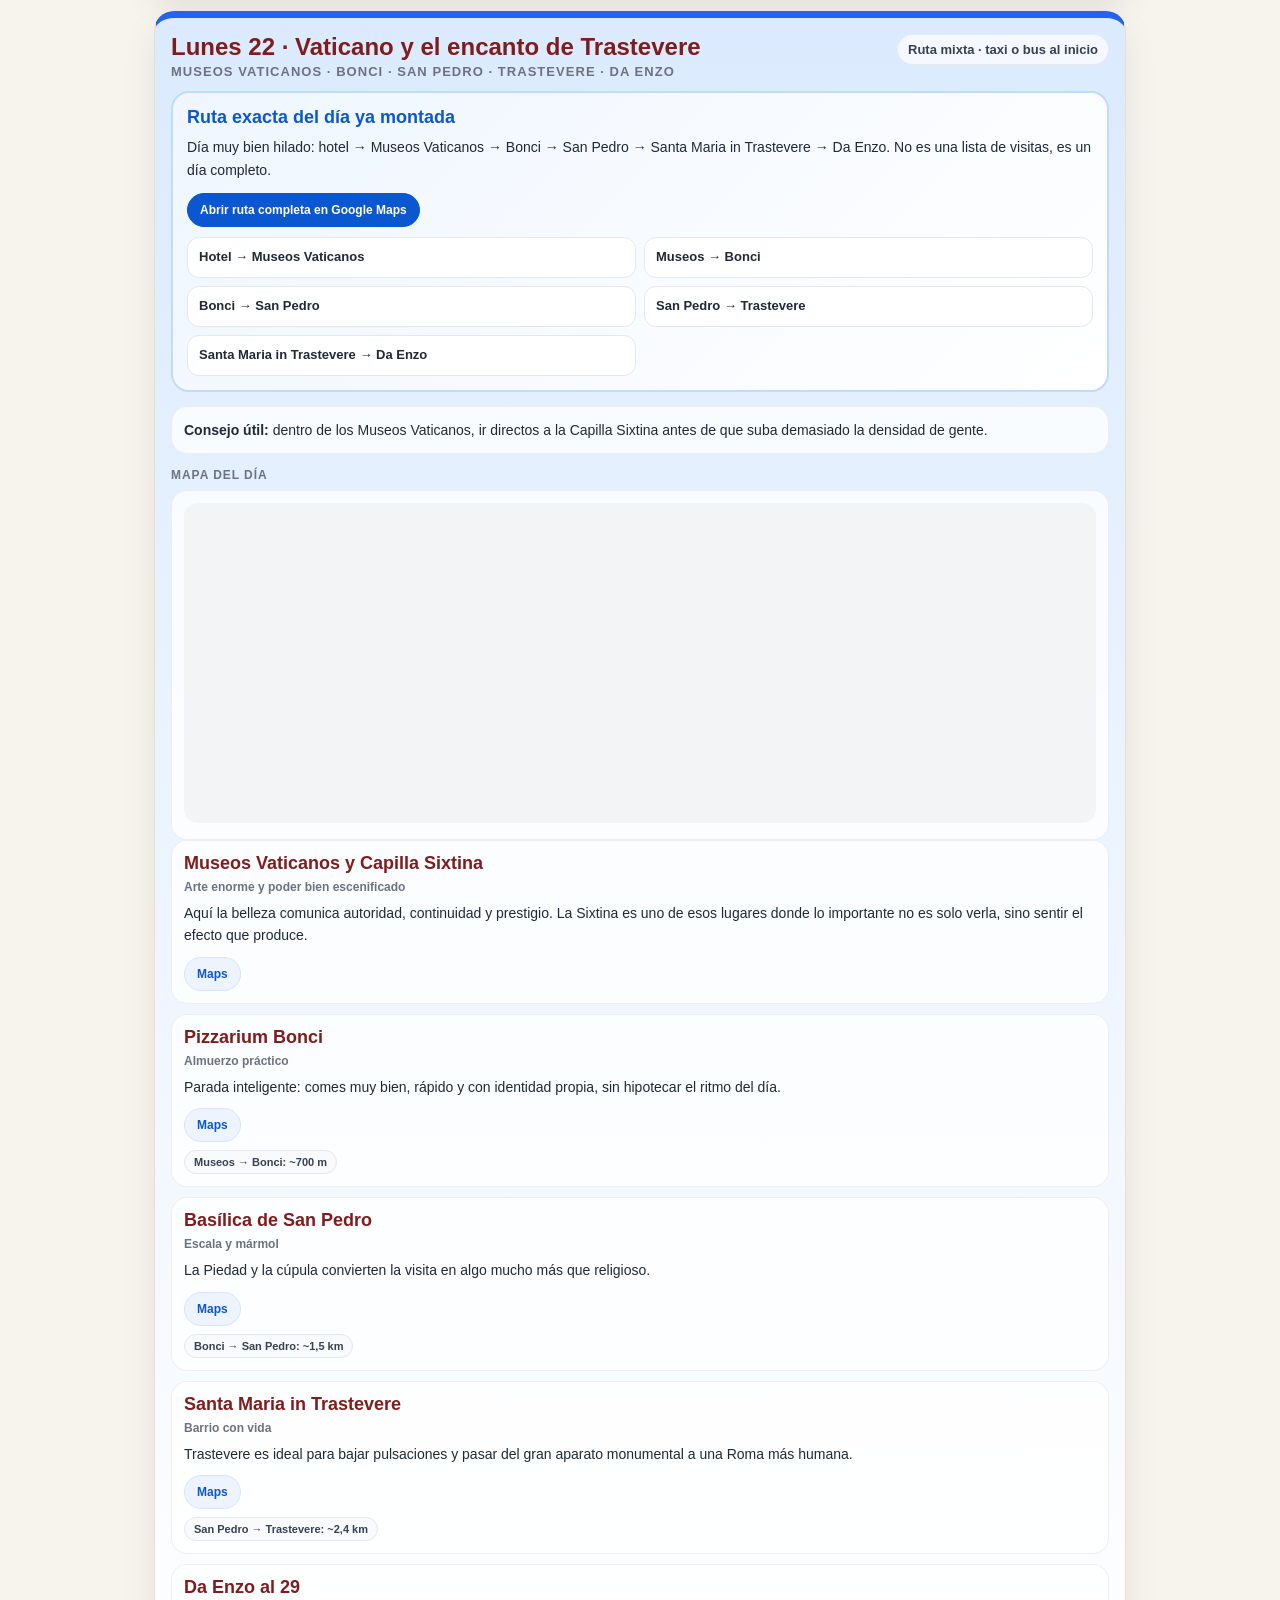
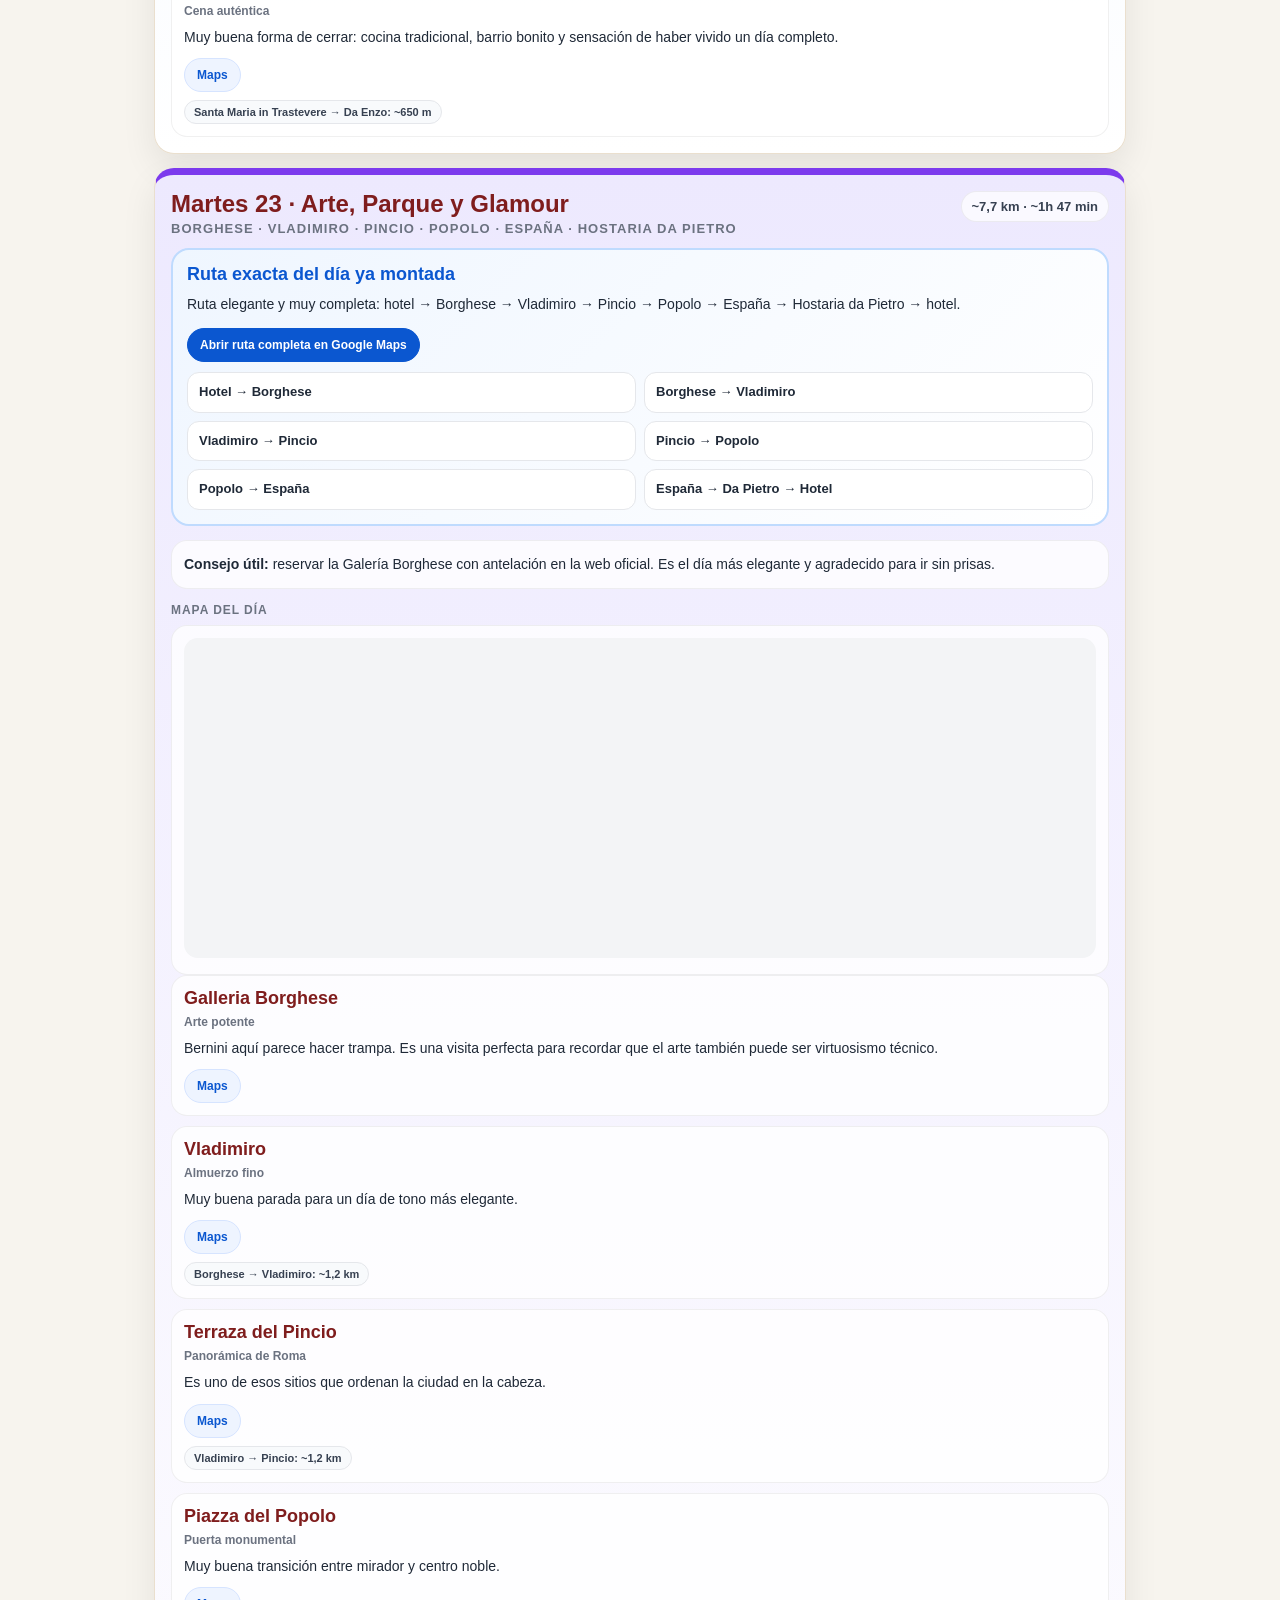
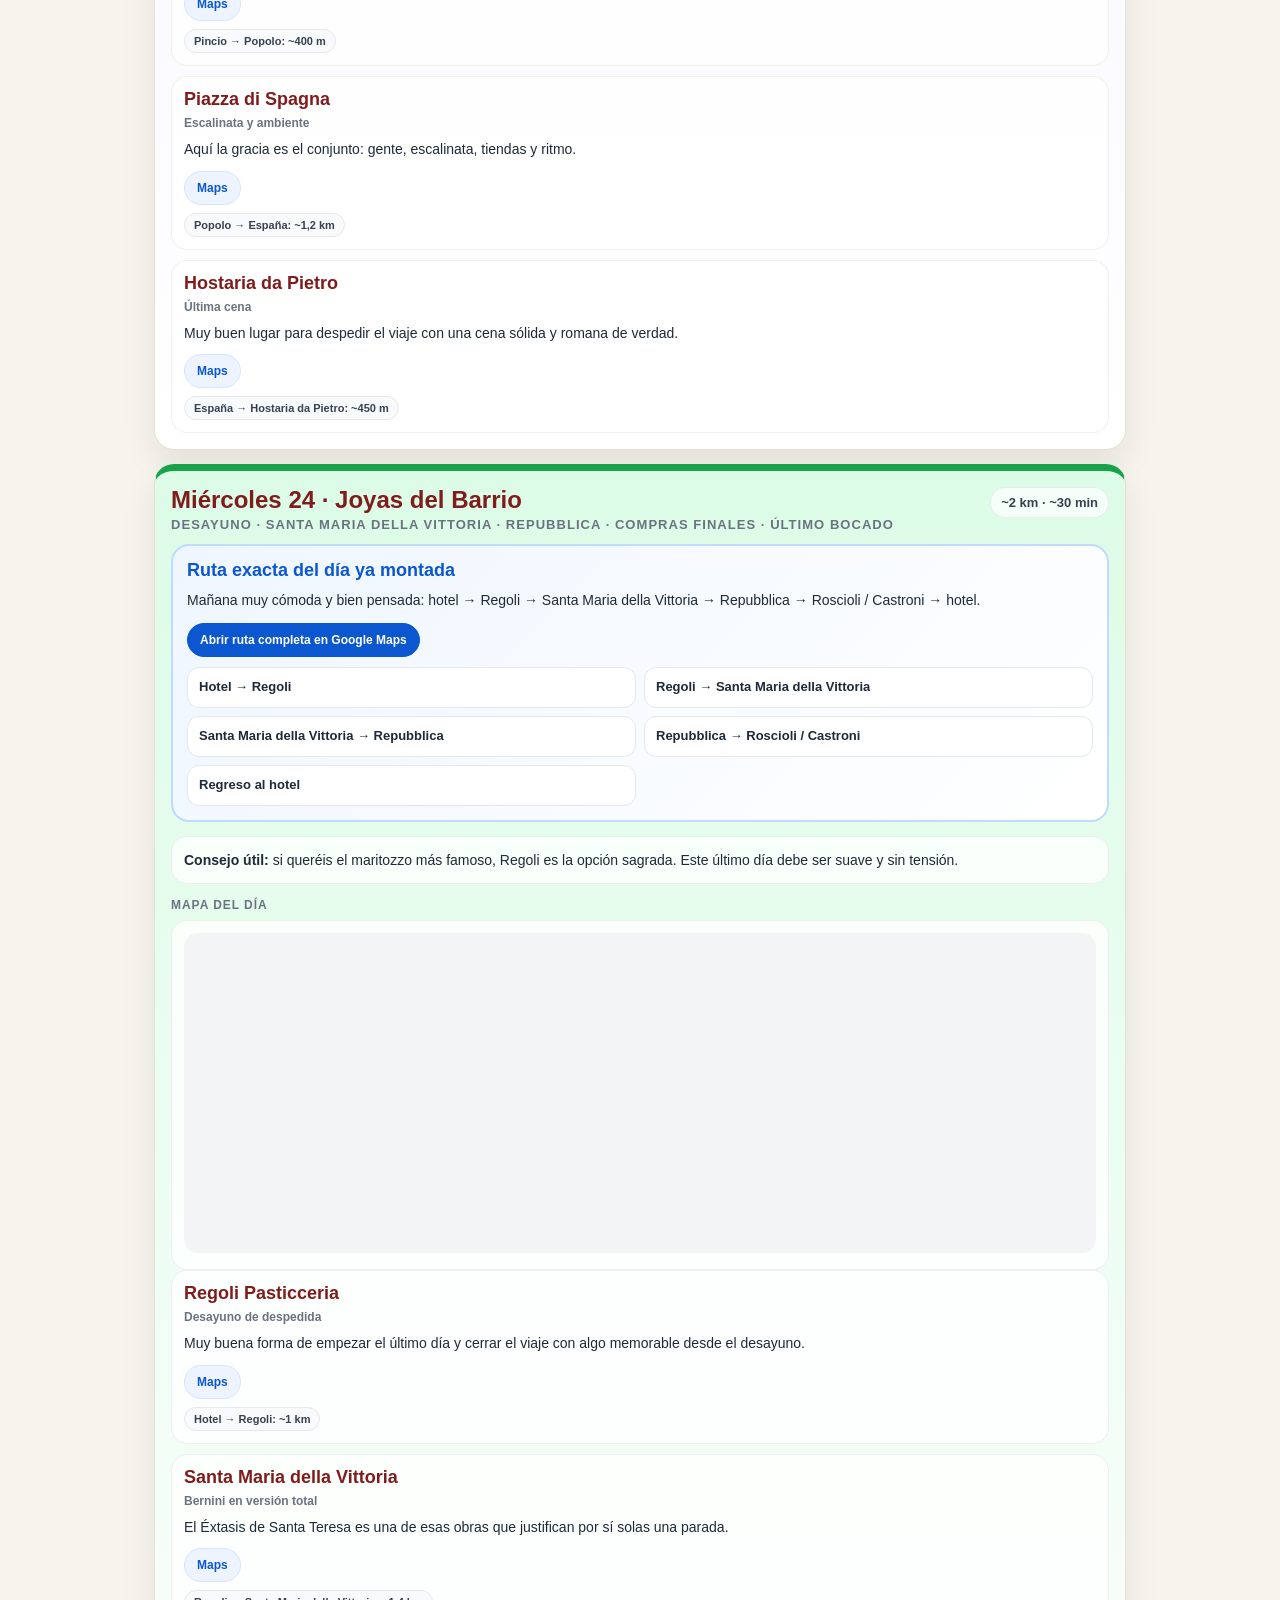
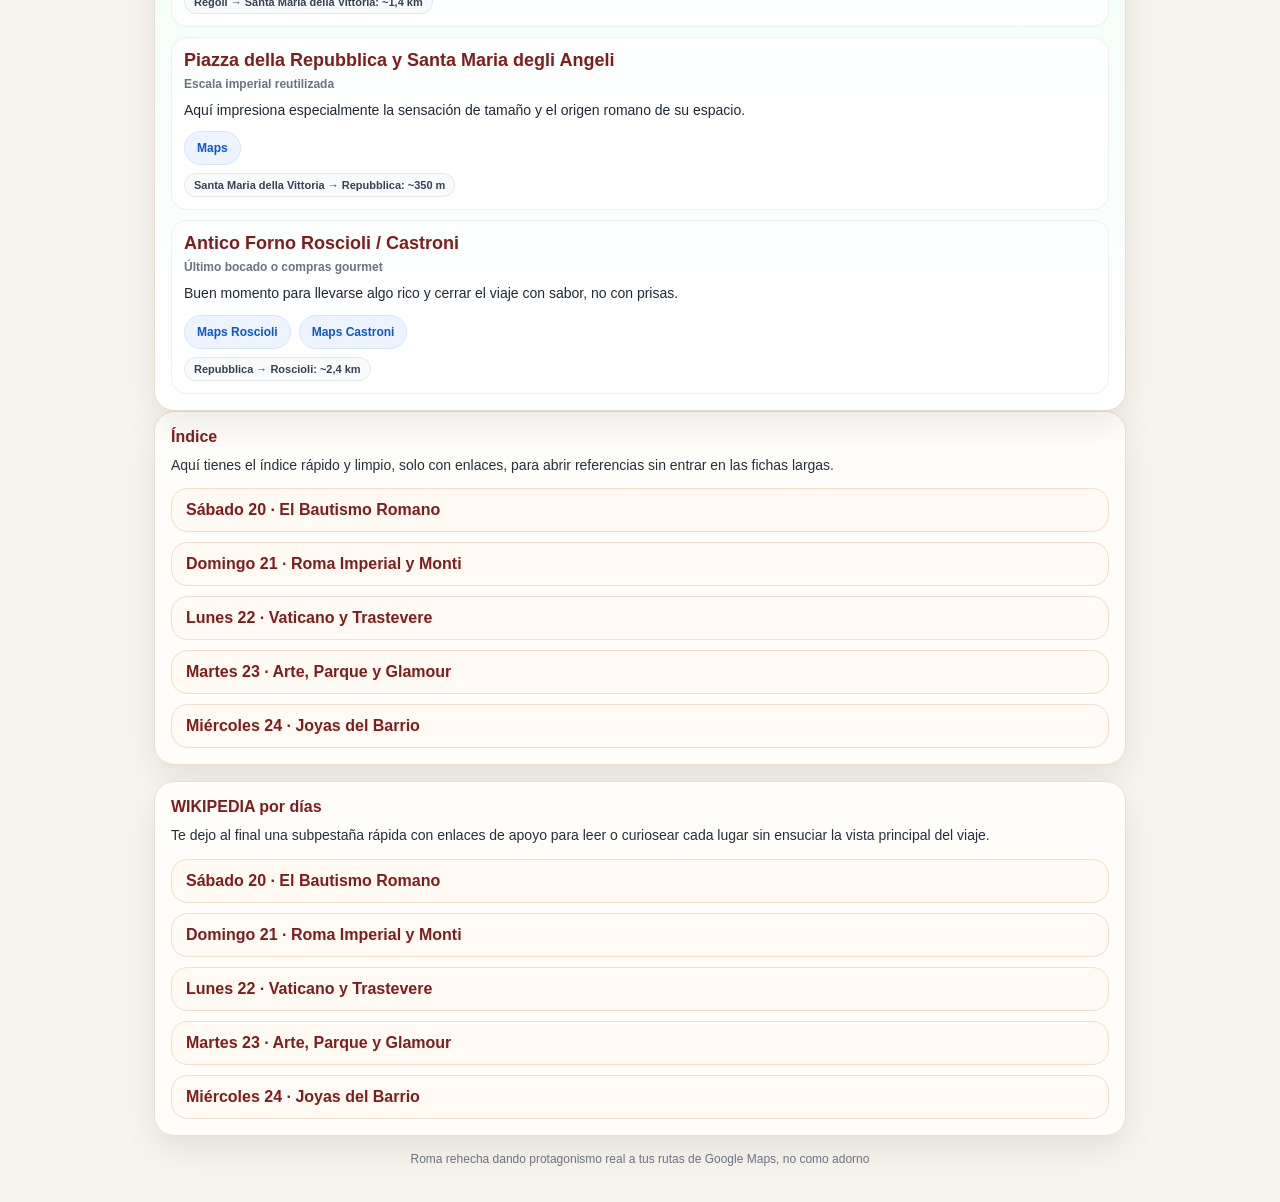
==== commit 804fd82c: "feat: split index into quick links and wikipedia by day" ====
--- a/index.html
+++ b/index.html
@@ -53,7 +53,8 @@
       <a href="#d3">Lunes 22 · Vaticano y Trastevere</a>
       <a href="#d4">Martes 23 · Arte, Parque y Glamour</a>
       <a href="#d5">Miércoles 24 · Joyas del Barrio</a>
-      <a href="#indice-cultural">Índice cultural y enlaces</a>
+      <a href="#indice">Índice</a>
+      <a href="#indice-cultural">WIKIPEDIA por días</a>
     </section>
 
     <section class="card">
@@ -139,9 +140,9 @@
       </article>
     </section>
 
-    <section id="indice-cultural" class="card index-card">
-      <div class="section-title">Índice cultural y enlaces</div>
-      <p class="index-intro">Te dejo al final una subpestaña rápida con enlaces de apoyo para leer o curiosear cada lugar sin ensuciar la vista principal del viaje.</p>
+    <section id="indice" class="card index-card">
+      <div class="section-title">Índice</div>
+      <p class="index-intro">Aquí tienes el índice rápido y limpio, solo con enlaces, para abrir referencias sin entrar en las fichas largas.</p>
 
       <details class="index-day">
         <summary>Sábado 20 · El Bautismo Romano</summary>
@@ -153,6 +154,65 @@
           <li>Giolitti: <a href="https://it.wikipedia.org/wiki/Giolitti_(gelateria)" target="_blank">Wikipedia</a></li>
           <li>Piazza Navona: <a href="https://es.wikipedia.org/wiki/Plaza_Navona" target="_blank">Wikipedia</a></li>
         </ul>
+      </details>
+
+      <details class="index-day">
+        <summary>Domingo 21 · Roma Imperial y Monti</summary>
+        <ul class="index-links">
+          <li>Coliseo de Roma: <a href="https://es.wikipedia.org/wiki/Coliseo" target="_blank">Wikipedia</a></li>
+          <li>Foro Romano: <a href="https://es.wikipedia.org/wiki/Foro_Romano" target="_blank">Wikipedia</a></li>
+          <li>Monte Palatino: <a href="https://es.wikipedia.org/wiki/Monte_Palatino" target="_blank">Wikipedia</a></li>
+          <li>Basílica de San Pietro in Vincoli: <a href="https://es.wikipedia.org/wiki/Bas%C3%ADlica_de_San_Pietro_in_Vincoli" target="_blank">Wikipedia</a></li>
+          <li>Plaza del Quirinal: <a href="https://es.wikipedia.org/wiki/Plaza_del_Quirinal" target="_blank">Wikipedia</a></li>
+          <li>Basílica de Santa María la Mayor: <a href="https://es.wikipedia.org/wiki/Bas%C3%ADlica_de_Santa_Mar%C3%ADa_la_Mayor" target="_blank">Wikipedia</a></li>
+        </ul>
+      </details>
+
+      <details class="index-day">
+        <summary>Lunes 22 · Vaticano y Trastevere</summary>
+        <ul class="index-links">
+          <li>Museos Vaticanos: <a href="https://es.wikipedia.org/wiki/Museos_Vaticanos" target="_blank">Wikipedia</a></li>
+          <li>Capilla Sixtina: <a href="https://es.wikipedia.org/wiki/Capilla_Sixtina" target="_blank">Wikipedia</a></li>
+          <li>Basílica de San Pedro: <a href="https://es.wikipedia.org/wiki/Bas%C3%ADlica_de_San_Pedro" target="_blank">Wikipedia</a></li>
+          <li>Basílica de Santa María en Trastevere: <a href="https://es.wikipedia.org/wiki/Bas%C3%ADlica_de_Santa_Mar%C3%ADa_en_Trastevere" target="_blank">Wikipedia</a></li>
+        </ul>
+      </details>
+
+      <details class="index-day">
+        <summary>Martes 23 · Arte, Parque y Glamour</summary>
+        <ul class="index-links">
+          <li>Galería Borghese: <a href="https://es.wikipedia.org/wiki/Galer%C3%ADa_Borghese" target="_blank">Wikipedia</a></li>
+          <li>Terraza del Pincio: <a href="https://it.wikipedia.org/wiki/Pincio" target="_blank">Wikipedia</a></li>
+          <li>Piazza del Popolo: <a href="https://es.wikipedia.org/wiki/Piazza_del_Popolo" target="_blank">Wikipedia</a></li>
+          <li>Plaza de España: <a href="https://es.wikipedia.org/wiki/Plaza_de_Espa%C3%B1a_(Roma)" target="_blank">Wikipedia</a></li>
+        </ul>
+      </details>
+
+      <details class="index-day">
+        <summary>Miércoles 24 · Joyas del Barrio</summary>
+        <ul class="index-links">
+          <li>Pasticceria Regoli: <a href="https://it.wikipedia.org/wiki/Maritozzo" target="_blank">Sitio informativo</a></li>
+          <li>Iglesia de Santa María de la Victoria: <a href="https://es.wikipedia.org/wiki/Iglesia_de_Santa_Mar%C3%ADa_de_la_Victoria" target="_blank">Wikipedia</a></li>
+          <li>Piazza della Repubblica: <a href="https://es.wikipedia.org/wiki/Plaza_de_la_Rep%C3%BAblica_(Roma)" target="_blank">Wikipedia</a></li>
+          <li>Basílica de Santa María de los Ángeles y de los Mártires: <a href="https://es.wikipedia.org/wiki/Bas%C3%ADlica_de_Santa_Mar%C3%ADa_de_los_%C3%81ngeles_y_de_los_M%C3%A1rtires" target="_blank">Wikipedia</a></li>
+        </ul>
+      </details>
+    </section>
+
+    <section id="indice-cultural" class="card index-card">
+      <div class="section-title">WIKIPEDIA por días</div>
+      <p class="index-intro">Te dejo al final una subpestaña rápida con enlaces de apoyo para leer o curiosear cada lugar sin ensuciar la vista principal del viaje.</p>
+
+      <details class="index-day">
+        <summary>Sábado 20 · El Bautismo Romano</summary>
+        <ul class="index-links">
+          <li>Fontana di Trevi: <a href="https://es.wikipedia.org/wiki/Fontana_di_Trevi" target="_blank">Wikipedia</a></li>
+          <li>Panteón de Agripa: <a href="https://es.wikipedia.org/wiki/Pante%C3%B3n_de_Agripa" target="_blank">Wikipedia</a></li>
+          <li>Sant'Eustachio Il Caffè: <a href="https://en.wikipedia.org/wiki/Sant%27Eustachio_Il_Caff%C3%A8" target="_blank">Wikipedia</a></li>
+          <li>All'Antico Vinaio: <a href="https://en.wikipedia.org/wiki/All%27Antico_Vinaio" target="_blank">Wikipedia</a></li>
+          <li>Giolitti: <a href="https://it.wikipedia.org/wiki/Giolitti_(gelateria)" target="_blank">Wikipedia</a></li>
+          <li>Piazza Navona: <a href="https://es.wikipedia.org/wiki/Plaza_Navona" target="_blank">Wikipedia</a></li>
+        </ul>
         <div class="point-list" style="margin-top:12px;">
           <div class="point"><h3>Fontana di Trevi</h3><p>Es la mayor fuente barroca de Roma, diseñada por Nicola Salvi y completada por Giuseppe Pannini en 1762. El monumento se sitúa en la intersección de tres calles (tre vie), marcando el punto final del acueducto Aqua Virgo, una infraestructura hidráulica del siglo I a.C. que todavía suministra agua a la ciudad. Su arquitectura se adosa al Palacio Poli, presentando una fachada de orden corintio con una gran hornacina central ocupada por la figura de Océano.</p><p style="margin-top:10px;">La composición escultórica narra la domesticación de las aguas: el dios Océano guía un carro en forma de concha tirado por hipocampos y tritones que representan los distintos estados del mar. Está construida mayoritariamente en travertino de Tívoli, y su diseño integra elementos naturales como rocas y plantas talladas con un realismo excepcional. Es considerada una de las obras más significativas del barroco tardío europeo por su integración de escultura, arquitectura y flujo hídrico.</p></div>
           <div class="point"><h3>Panteón de Agripa</h3><p>Construido por orden de Adriano entre los años 118 y 125 d.C. sobre las ruinas de un templo anterior de Marco Agripa, es el edificio de la Antigua Roma mejor conservado. Su arquitectura destaca por una planta circular precedida por un pórtico de columnas de granito (pronaos). Lo más relevante es su cúpula de hormigón en masa, que con 43,44 metros de diámetro, sigue siendo la cúpula de hormigón no armado más grande del mundo.</p><p style="margin-top:10px;">El interior es una esfera perfecta inscrita en un cilindro, donde la altura total es igual al diámetro. En el centro de la cúpula se sitúa el óculo, una abertura circular de 9 metros de diámetro que constituye la única fuente de luz natural y ventilación. El edificio ha funcionado ininterrumpidamente desde su construcción, primero como templo dedicado a todos los dioses y, desde el año 609, como la basílica de Santa María de los Mártires, albergando también las tumbas de reyes italianos y del pintor Rafael.</p></div>
@@ -223,6 +283,12 @@
           <li>Piazza della Repubblica: <a href="https://es.wikipedia.org/wiki/Plaza_de_la_Rep%C3%BAblica_(Roma)" target="_blank">Wikipedia</a></li>
           <li>Basílica de Santa María de los Ángeles y de los Mártires: <a href="https://es.wikipedia.org/wiki/Bas%C3%ADlica_de_Santa_Mar%C3%ADa_de_los_%C3%81ngeles_y_de_los_M%C3%A1rtires" target="_blank">Wikipedia</a></li>
         </ul>
+        <div class="point-list" style="margin-top:12px;">
+          <div class="point"><h3>Pasticceria Regoli e Il Maritozzo</h3><p>Fundada en 1916, esta pastelería es una de las instituciones gastronómicas más antiguas del barrio de Esquilino. Se especializa en la elaboración artesanal de repostería clásica romana, siguiendo métodos de producción tradicionales del siglo XX. El establecimiento destaca por su riguroso control de calidad en los ingredientes básicos, harina, mantequilla y levadura natural, manteniendo una estructura de negocio familiar que ha preservado las recetas originales frente a la industrialización del sector.</p><p style="margin-top:10px;">Su producto técnico más relevante es el maritozzo, un bollo de pan dulce enriquecido cuya receta se remonta a la antigua Roma. Se caracteriza por ser una masa de levadura muy ligera, aromatizada con miel y pasas en su versión clásica, que se corta longitudinalmente para ser rellenada con abundante nata montada fresca. Históricamente, era el único dulce permitido durante el periodo de Cuaresma, evolucionando hasta convertirse en el estándar del desayuno romano y un símbolo de la identidad culinaria de la ciudad.</p></div>
+          <div class="point"><h3>Iglesia de Santa María de la Victoria</h3><p>Esta iglesia barroca del siglo XVII, diseñada inicialmente por Carlo Maderno, es mundialmente reconocida por albergar la Capilla Cornaro. El diseño interior es un exponente del barroco total, donde la arquitectura, la escultura y la pintura se fusionan para crear una experiencia teatral. Técnicamente, la iglesia sigue un esquema de nave única con capillas laterales, decorada con una profusión de mármoles polícromos, estucos dorados y frescos que cubren la bóveda representando el triunfo de la Virgen sobre la herejía.</p><p style="margin-top:10px;">La pieza central es el Éxtasis de Santa Teresa de Gian Lorenzo Bernini, una obra cumbre de la escultura barroca finalizada en 1652. Bernini empleó un tratamiento revolucionario del mármol para simular diferentes texturas, desde la suavidad de la piel hasta el volumen pesado de los hábitos y la ligereza de las nubes. La escultura está integrada en un escenario arquitectónico que utiliza una ventana oculta para filtrar luz natural sobre rayos de bronce dorado, técnica conocida como luce alla veneziana, que acentúa el misticismo de la escena.</p></div>
+          <div class="point"><h3>Piazza della Repubblica</h3><p>Antiguamente conocida como Plaza de la Exedra, su trazado actual sigue el perímetro del gran ábside, exedra, de las Termas de Diocleciano. El diseño neoclásico actual fue proyectado por el arquitecto Gaetano Koch entre 1887 y 1898, caracterizándose por dos palacios semicirculares con pórticos monumentales que enmarcan la entrada hacia la Via Nazionale. Esta disposición urbanística tenía como objetivo crear una entrada noble y moderna para la capital de la recién unificada Italia.</p><p style="margin-top:10px;">En el centro de la plaza se sitúa la Fuente de las Náyades, inaugurada en 1901. La fuente destaca por sus esculturas de bronce que representan a cuatro ninfas del agua, de los lagos, los ríos, los océanos y las aguas subterráneas, obra de Mario Rutelli. Técnicamente, el conjunto fue polémico en su época por el realismo y sensualidad de las figuras, pero hoy se considera uno de los mejores ejemplos de la escultura decorativa de finales del siglo XIX en Roma, sirviendo como eje de distribución del tráfico entre el centro histórico y la estación de Termini.</p></div>
+          <div class="point"><h3>Santa María de los Ángeles y de los Mártires</h3><p>Esta basílica es una obra singular de ingeniería y arquitectura, ya que fue construida por Miguel Ángel en 1563 utilizando las ruinas del frigidarium, sala fría, de las Termas de Diocleciano. El diseño es un ejercicio de respeto arqueológico donde Miguel Ángel mantuvo las colosales dimensiones de la estructura romana original, transformando el espacio pagano en un templo cristiano sin destruir las bóvedas de crucería antiguas. El resultado es un interior de escala imperial, con columnas de granito rojo de 12 metros de altura que son las originales del siglo IV.</p><p style="margin-top:10px;">En el pavimento de la iglesia se encuentra la Línea Clementina, una meridiana solar de 45 metros de largo construida por el astrónomo Francesco Bianchini en 1702. Técnicamente, funcionaba como un reloj solar de precisión para verificar la exactitud del calendario gregoriano y predecir la fecha de la Pascua. La luz solar entra por un pequeño orificio en la pared y cruza la línea exactamente al mediodía local, convirtiendo la basílica en un instrumento científico y astronómico de primer orden integrado en un monumento histórico.</p></div>
+        </div>
       </details>
     </section>
 
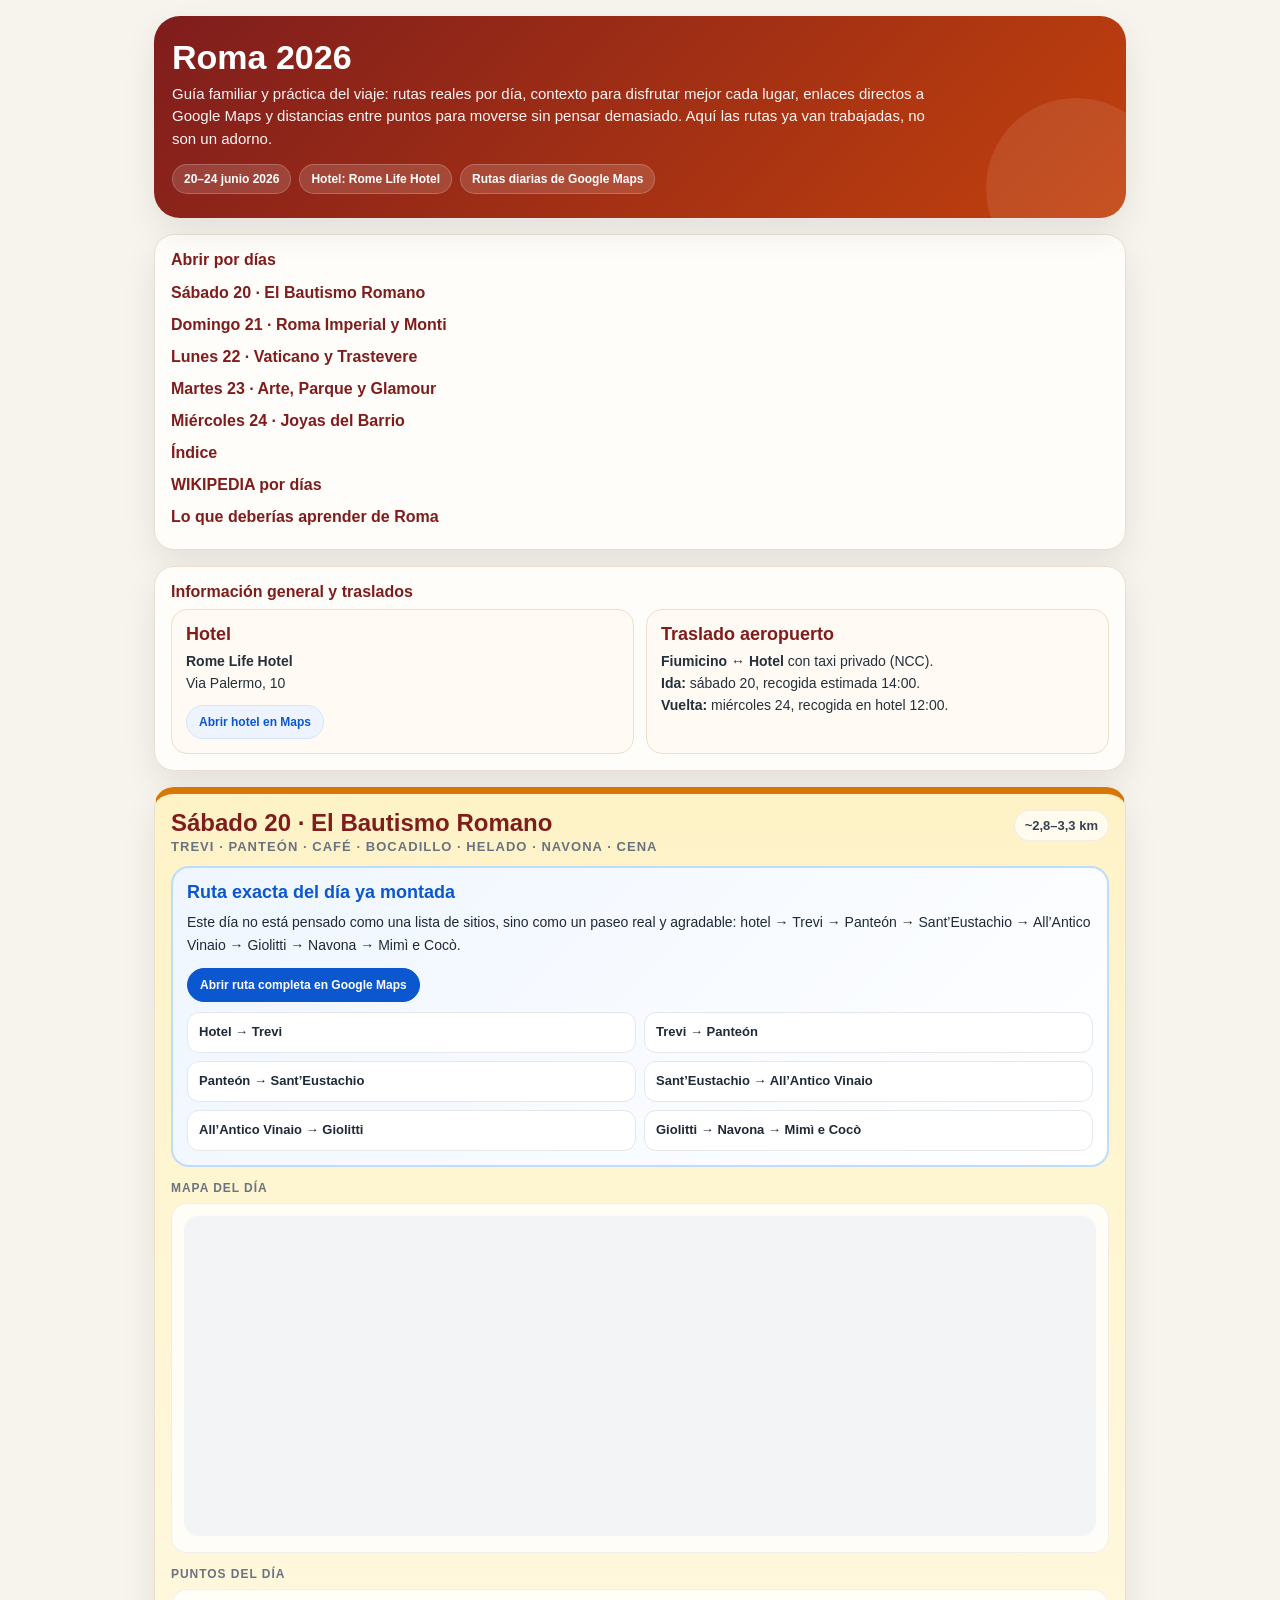
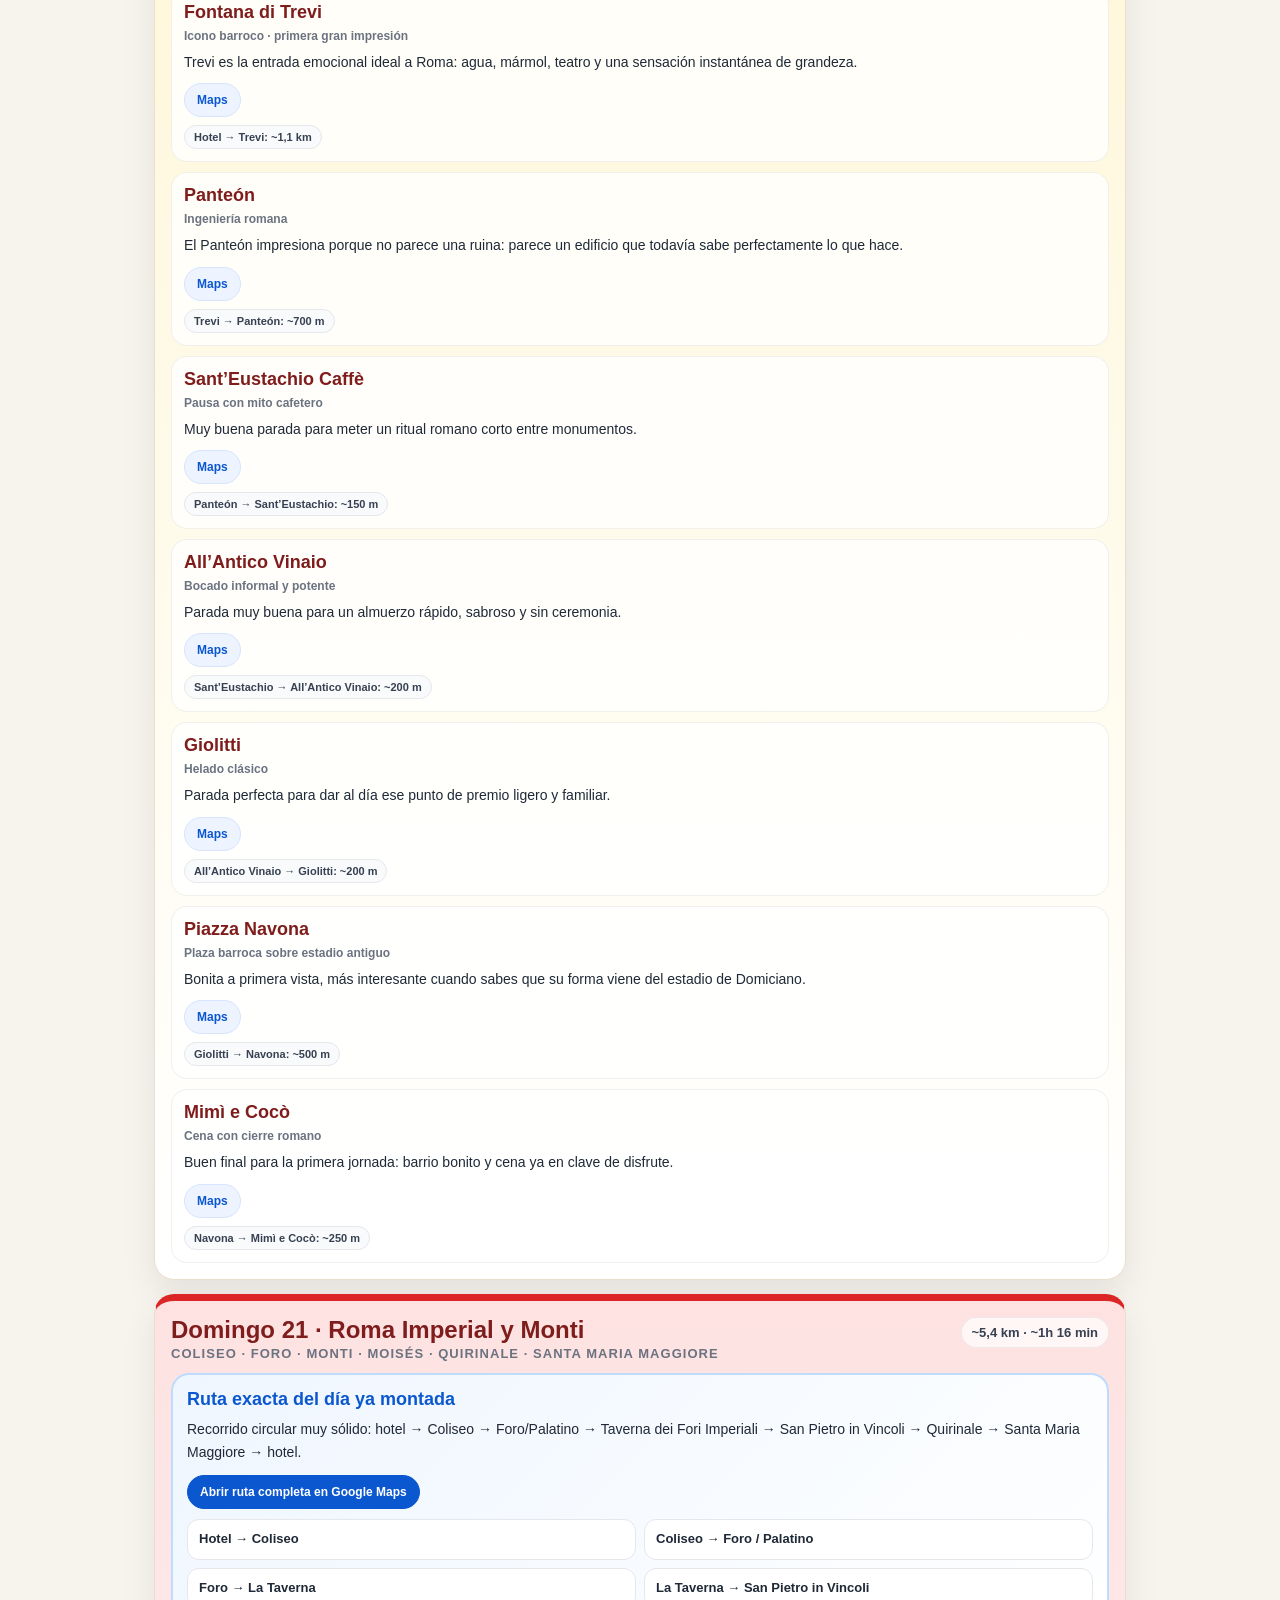
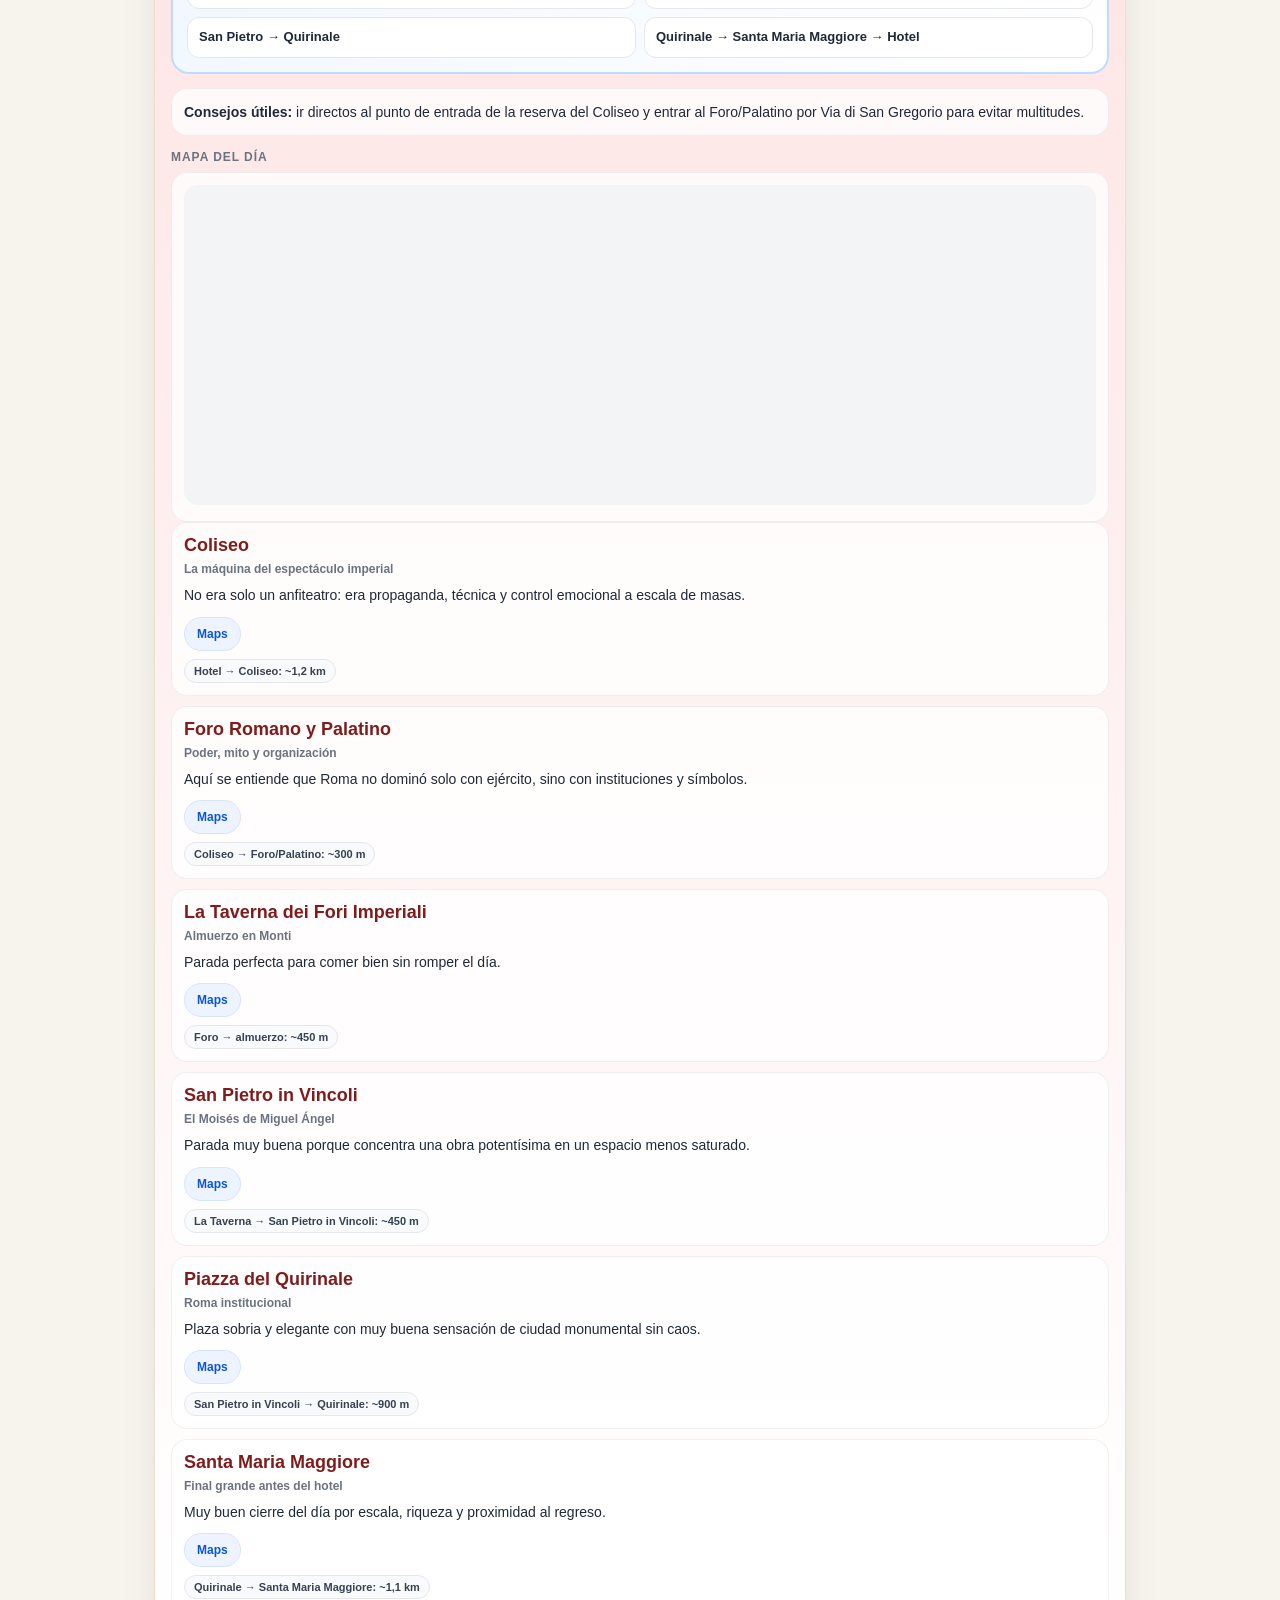
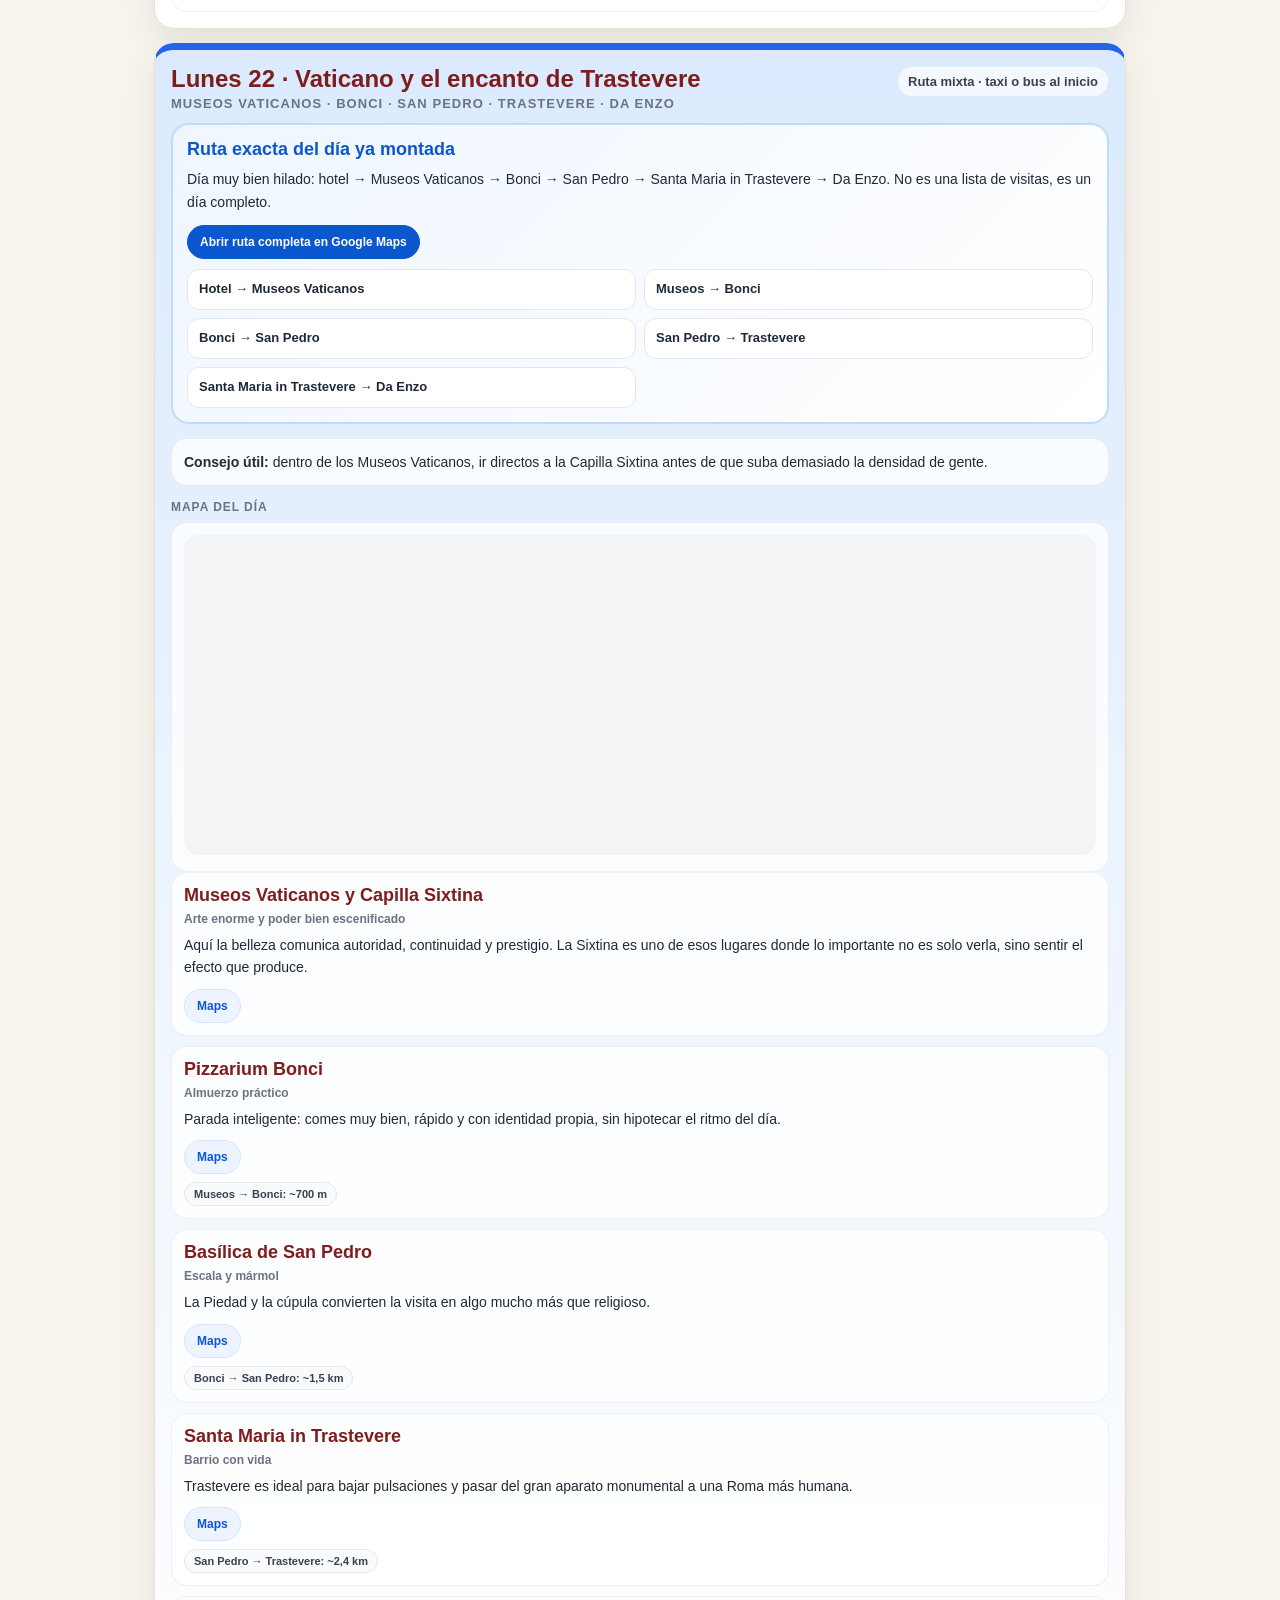
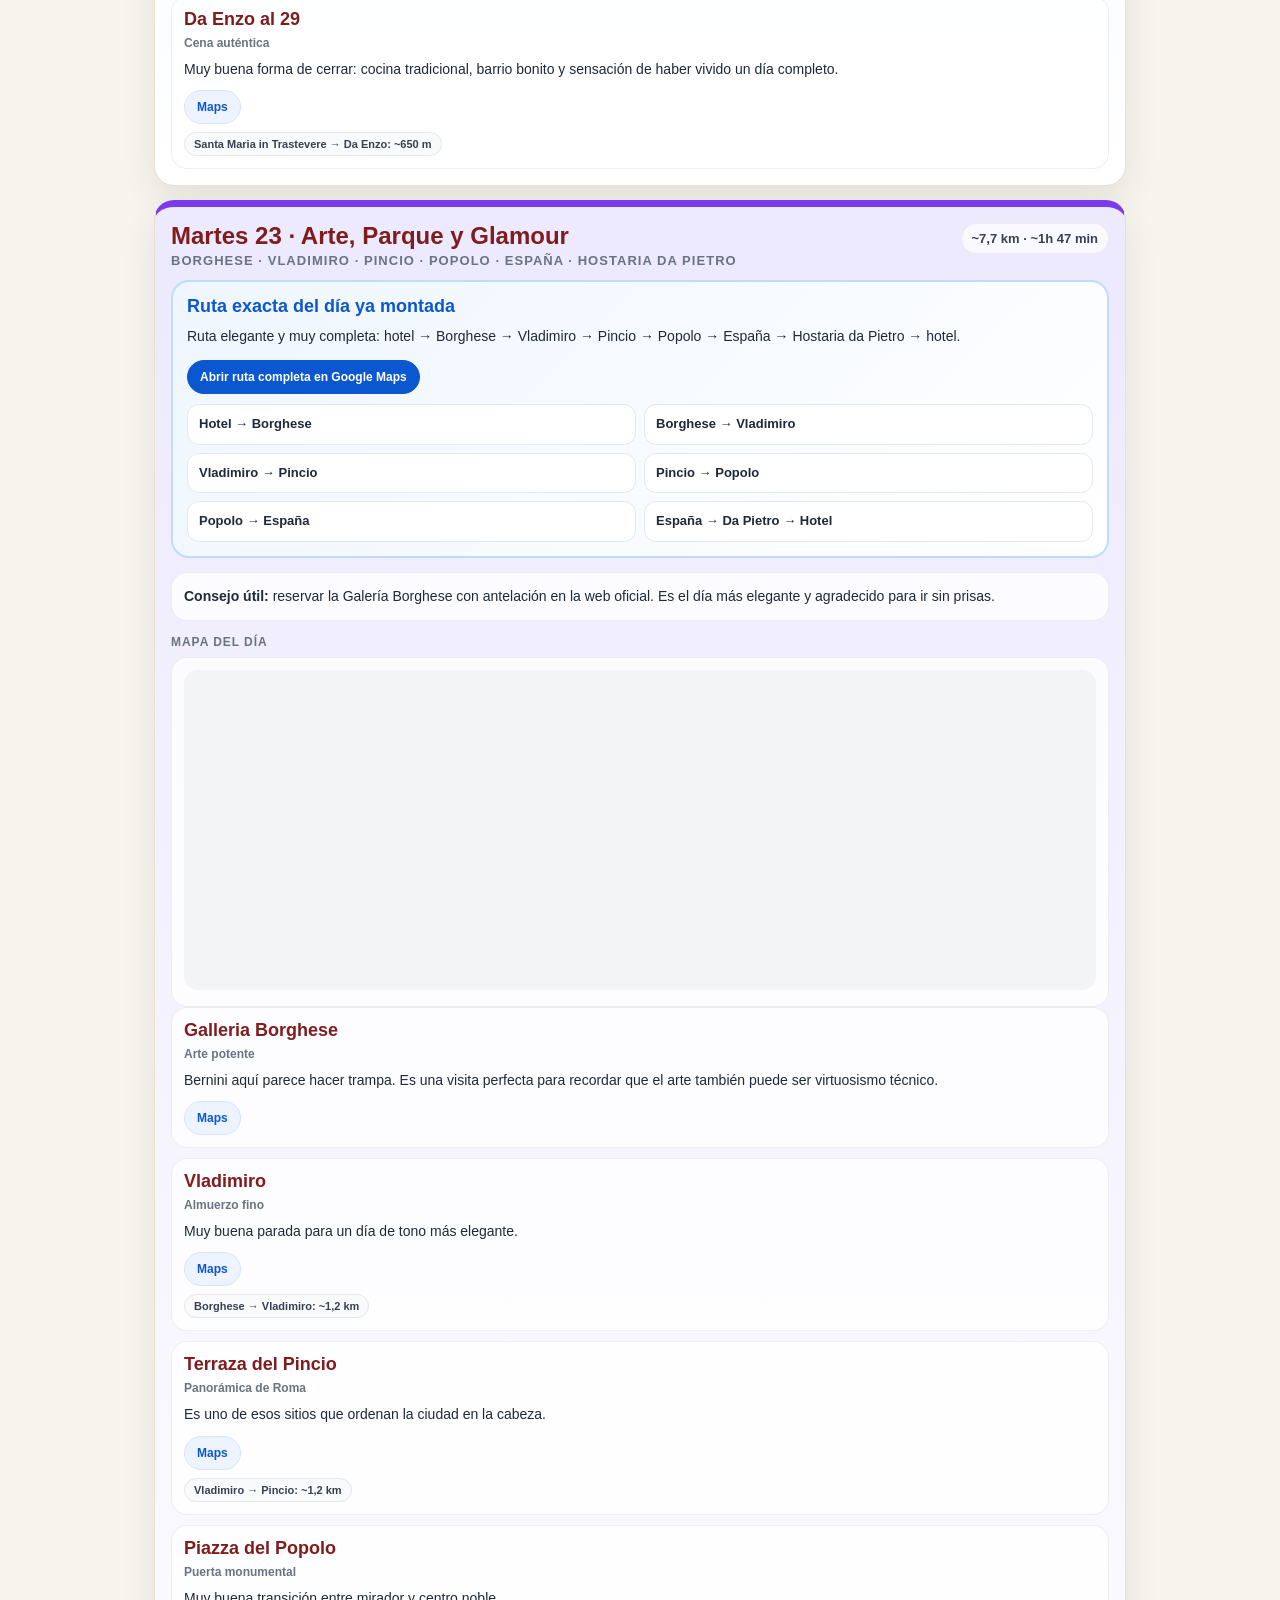
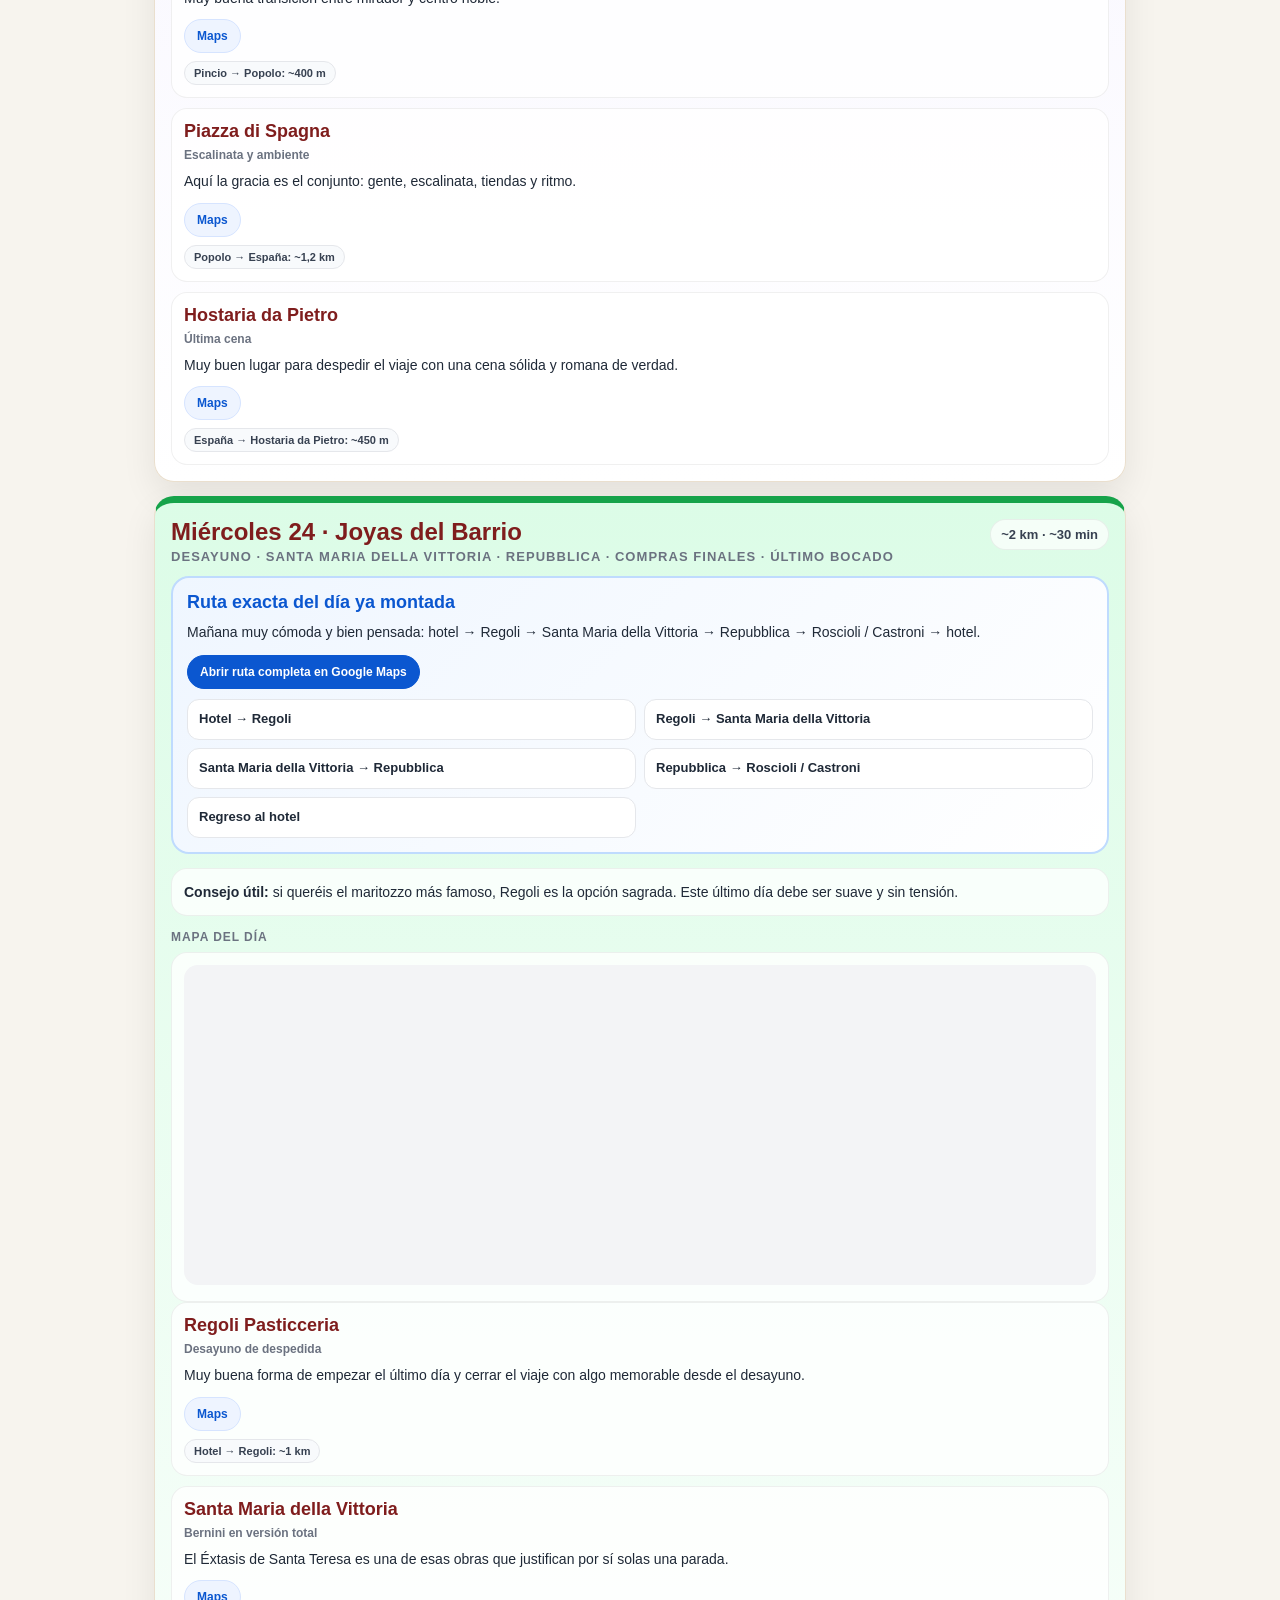
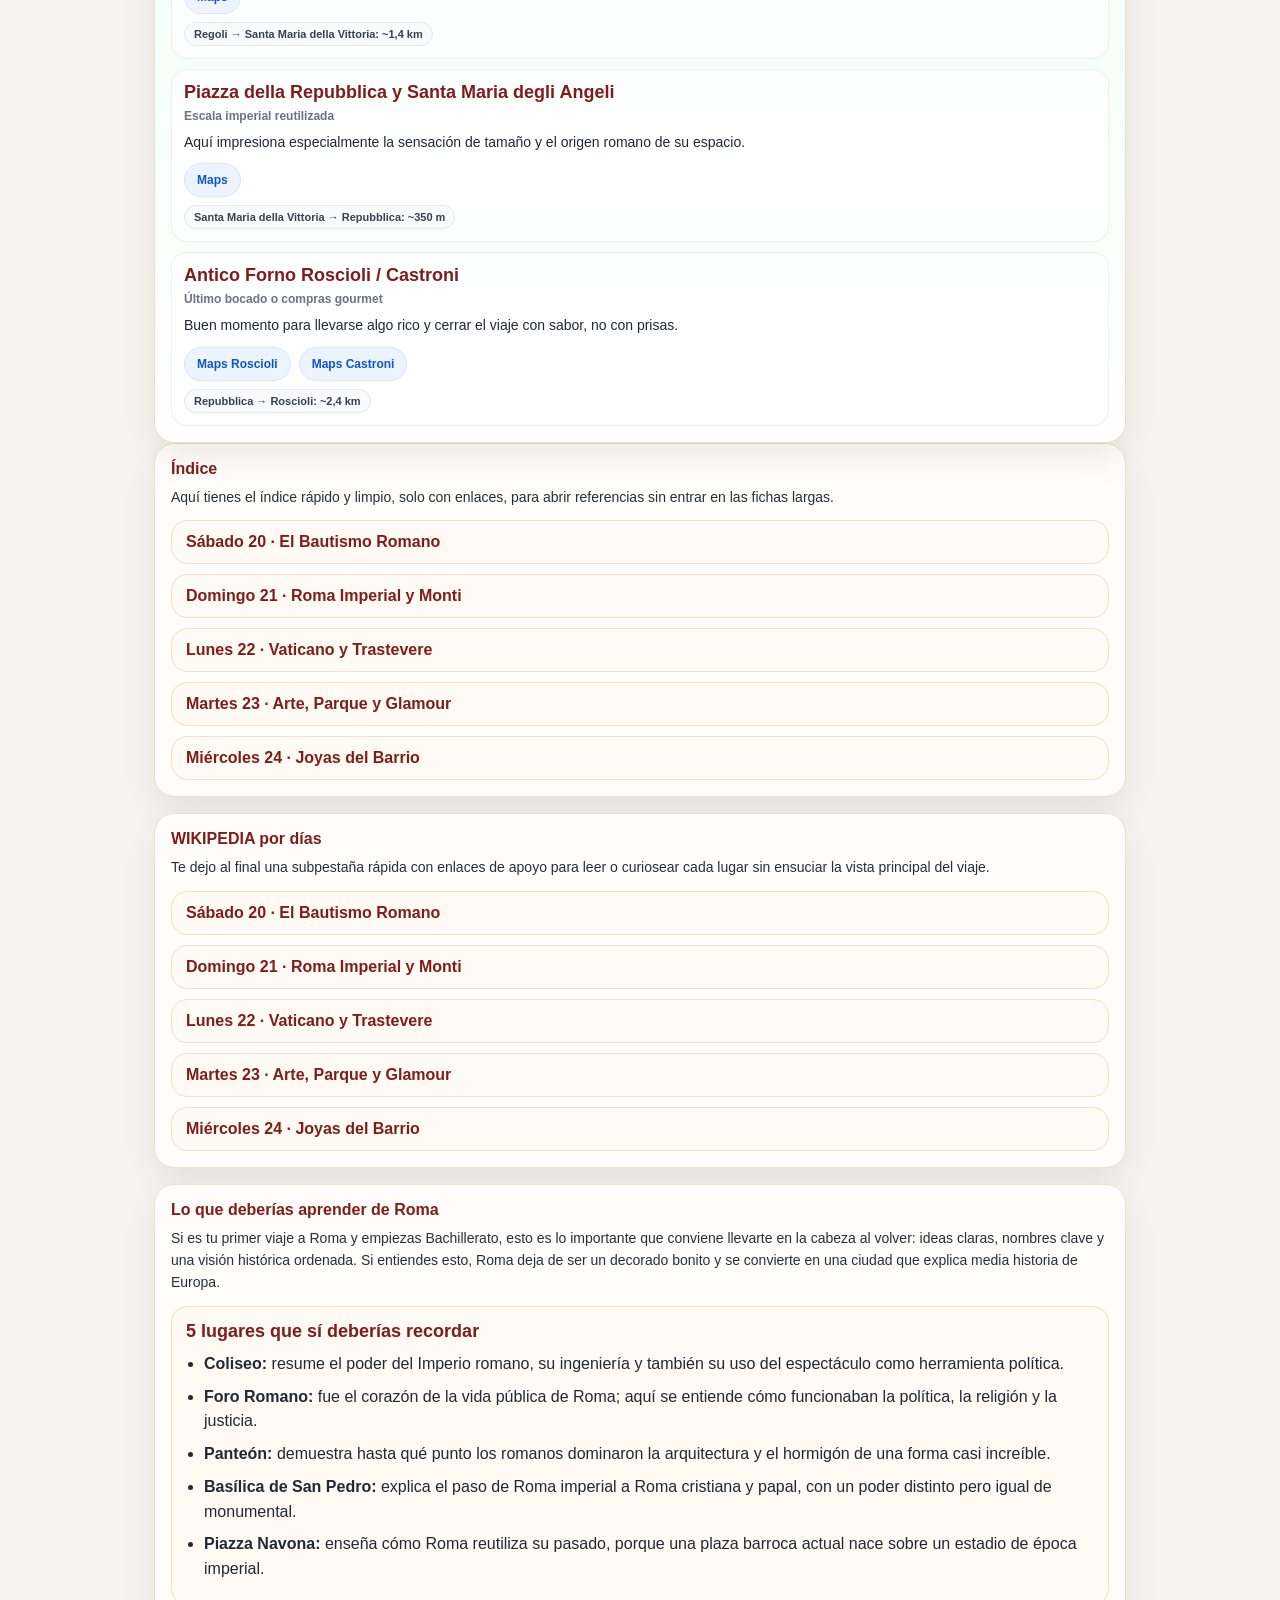
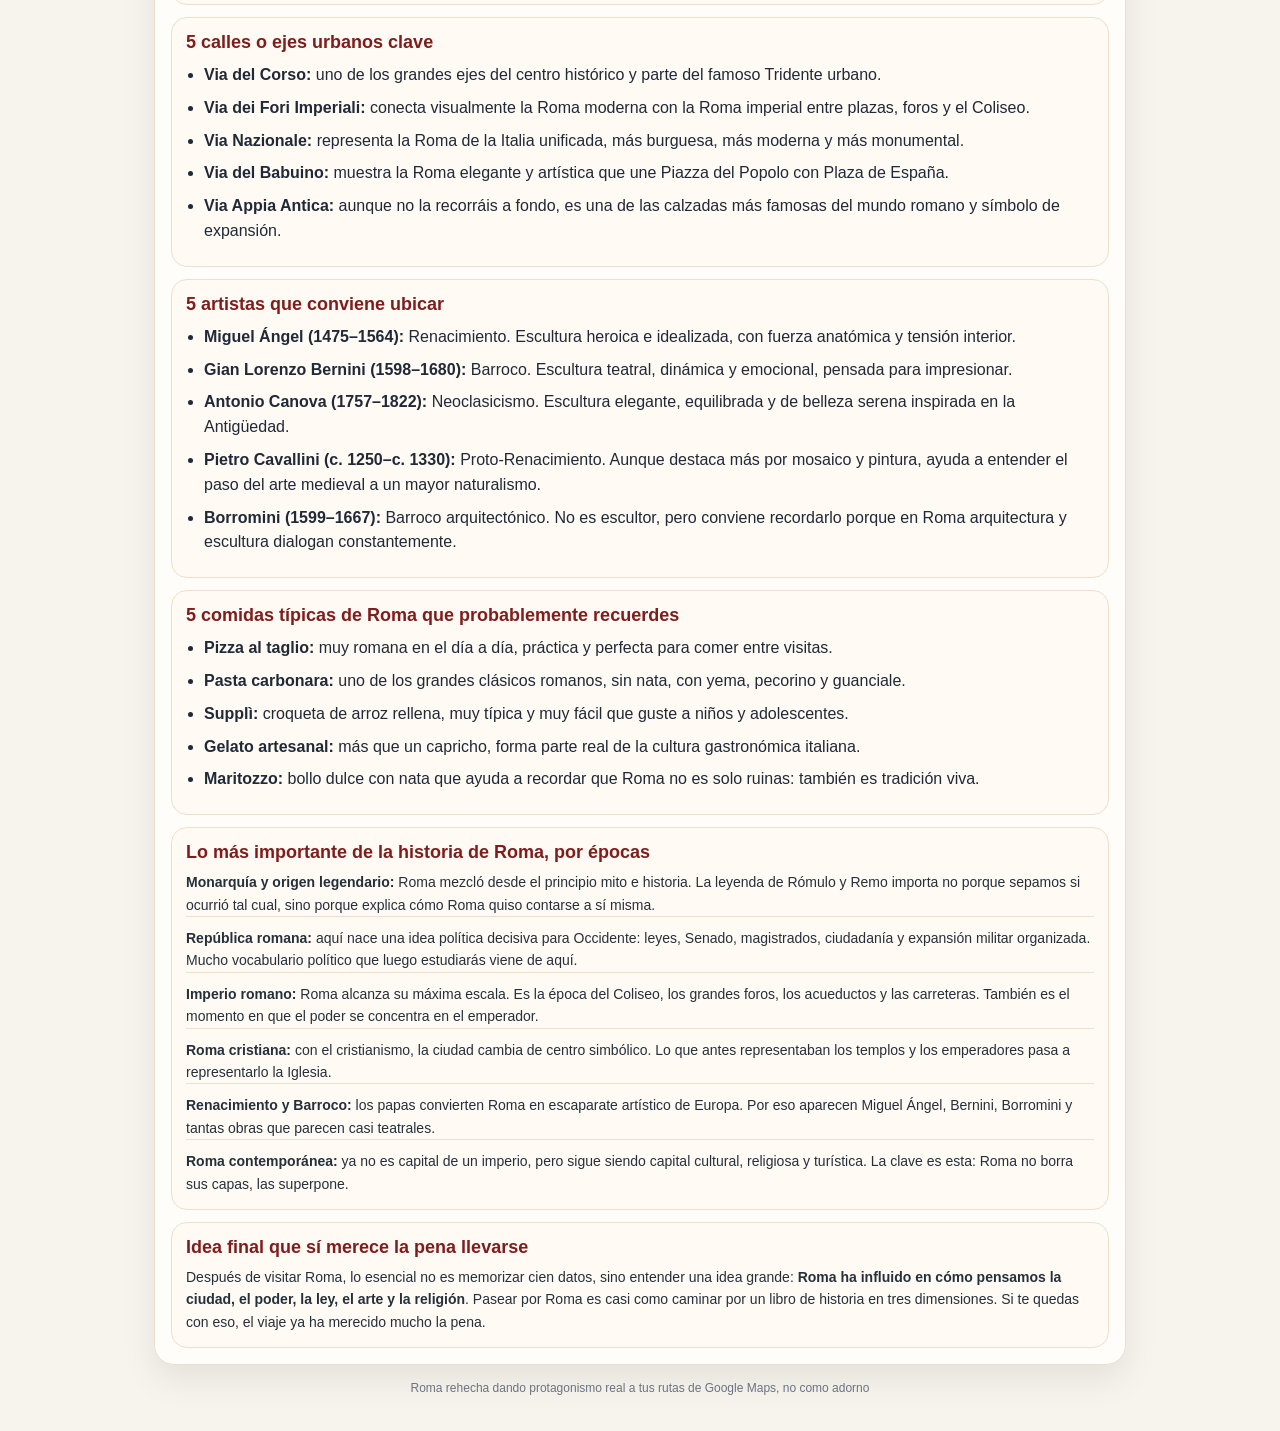
==== commit fd228d2b: "feat: add educational Rome summary tab for kids" ====
--- a/index.html
+++ b/index.html
@@ -33,6 +33,7 @@
     .step-strip{display:grid;grid-template-columns:1fr;gap:8px;margin-top:10px}.step-chip{background:#fff;border:1px solid #e5e7eb;border-radius:12px;padding:10px 11px;font-size:13px;font-weight:800;line-height:1.45}
     .point-list{display:grid;grid-template-columns:1fr;gap:10px}.point h3{margin:0 0 6px;font-size:18px;color:#7f1d1d}.point .meta-line{font-size:12px;color:var(--muted);font-weight:700;margin-bottom:8px}.point .dist{display:inline-block;background:#f8fafc;border:1px solid #e5e7eb;border-radius:999px;padding:5px 9px;font-size:11px;font-weight:800;color:#374151;margin-top:8px}
     .index-card{padding:16px}.index-intro{margin:0 0 12px;font-size:14px;line-height:1.6;color:#24303b}.index-day{background:#fffaf3;border:1px solid #efdfcb;border-radius:16px;padding:12px 14px;margin-top:10px}.index-day summary{cursor:pointer;font-weight:900;color:#7f1d1d;list-style:none}.index-day summary::-webkit-details-marker{display:none}.index-links{margin:10px 0 0;padding-left:18px}.index-links li{margin:8px 0;color:#24303b;line-height:1.5}.index-links a{color:#0b57d0;text-decoration:none;font-weight:700}
+    .learn-grid{display:grid;grid-template-columns:1fr;gap:12px}.learn-card{background:#fffaf3;border:1px solid #efdfcb;border-radius:16px;padding:14px}.learn-card h3{margin:0 0 8px;font-size:18px;color:#7f1d1d}.learn-card p{margin:0;font-size:14px;line-height:1.6;color:#24303b}.learn-card ul{margin:10px 0 0;padding-left:18px}.learn-card li{margin:8px 0;line-height:1.55}.era{margin-top:10px;padding-top:10px;border-top:1px solid #efdfcb}
     iframe{width:100%;height:320px;border:0;border-radius:14px;background:#f3f4f6}
     .footer{text-align:center;color:var(--muted);font-size:12px;margin-top:14px}
     @media (min-width:900px){.grid{grid-template-columns:1fr 1fr}.step-strip{grid-template-columns:repeat(2,minmax(0,1fr))}}
@@ -55,6 +56,7 @@
       <a href="#d5">Miércoles 24 · Joyas del Barrio</a>
       <a href="#indice">Índice</a>
       <a href="#indice-cultural">WIKIPEDIA por días</a>
+      <a href="#aprendizaje">Lo que deberías aprender de Roma</a>
     </section>
 
     <section class="card">
@@ -292,6 +294,66 @@
       </details>
     </section>
 
+    <section id="aprendizaje" class="card index-card">
+      <div class="section-title">Lo que deberías aprender de Roma</div>
+      <p class="index-intro">Si es tu primer viaje a Roma y empiezas Bachillerato, esto es lo importante que conviene llevarte en la cabeza al volver: ideas claras, nombres clave y una visión histórica ordenada. Si entiendes esto, Roma deja de ser un decorado bonito y se convierte en una ciudad que explica media historia de Europa.</p>
+      <div class="learn-grid">
+        <div class="learn-card">
+          <h3>5 lugares que sí deberías recordar</h3>
+          <ul>
+            <li><strong>Coliseo:</strong> resume el poder del Imperio romano, su ingeniería y también su uso del espectáculo como herramienta política.</li>
+            <li><strong>Foro Romano:</strong> fue el corazón de la vida pública de Roma; aquí se entiende cómo funcionaban la política, la religión y la justicia.</li>
+            <li><strong>Panteón:</strong> demuestra hasta qué punto los romanos dominaron la arquitectura y el hormigón de una forma casi increíble.</li>
+            <li><strong>Basílica de San Pedro:</strong> explica el paso de Roma imperial a Roma cristiana y papal, con un poder distinto pero igual de monumental.</li>
+            <li><strong>Piazza Navona:</strong> enseña cómo Roma reutiliza su pasado, porque una plaza barroca actual nace sobre un estadio de época imperial.</li>
+          </ul>
+        </div>
+        <div class="learn-card">
+          <h3>5 calles o ejes urbanos clave</h3>
+          <ul>
+            <li><strong>Via del Corso:</strong> uno de los grandes ejes del centro histórico y parte del famoso Tridente urbano.</li>
+            <li><strong>Via dei Fori Imperiali:</strong> conecta visualmente la Roma moderna con la Roma imperial entre plazas, foros y el Coliseo.</li>
+            <li><strong>Via Nazionale:</strong> representa la Roma de la Italia unificada, más burguesa, más moderna y más monumental.</li>
+            <li><strong>Via del Babuino:</strong> muestra la Roma elegante y artística que une Piazza del Popolo con Plaza de España.</li>
+            <li><strong>Via Appia Antica:</strong> aunque no la recorráis a fondo, es una de las calzadas más famosas del mundo romano y símbolo de expansión.</li>
+          </ul>
+        </div>
+        <div class="learn-card">
+          <h3>5 artistas que conviene ubicar</h3>
+          <ul>
+            <li><strong>Miguel Ángel (1475–1564):</strong> Renacimiento. Escultura heroica e idealizada, con fuerza anatómica y tensión interior.</li>
+            <li><strong>Gian Lorenzo Bernini (1598–1680):</strong> Barroco. Escultura teatral, dinámica y emocional, pensada para impresionar.</li>
+            <li><strong>Antonio Canova (1757–1822):</strong> Neoclasicismo. Escultura elegante, equilibrada y de belleza serena inspirada en la Antigüedad.</li>
+            <li><strong>Pietro Cavallini (c. 1250–c. 1330):</strong> Proto-Renacimiento. Aunque destaca más por mosaico y pintura, ayuda a entender el paso del arte medieval a un mayor naturalismo.</li>
+            <li><strong>Borromini (1599–1667):</strong> Barroco arquitectónico. No es escultor, pero conviene recordarlo porque en Roma arquitectura y escultura dialogan constantemente.</li>
+          </ul>
+        </div>
+        <div class="learn-card">
+          <h3>5 comidas típicas de Roma que probablemente recuerdes</h3>
+          <ul>
+            <li><strong>Pizza al taglio:</strong> muy romana en el día a día, práctica y perfecta para comer entre visitas.</li>
+            <li><strong>Pasta carbonara:</strong> uno de los grandes clásicos romanos, sin nata, con yema, pecorino y guanciale.</li>
+            <li><strong>Supplì:</strong> croqueta de arroz rellena, muy típica y muy fácil que guste a niños y adolescentes.</li>
+            <li><strong>Gelato artesanal:</strong> más que un capricho, forma parte real de la cultura gastronómica italiana.</li>
+            <li><strong>Maritozzo:</strong> bollo dulce con nata que ayuda a recordar que Roma no es solo ruinas: también es tradición viva.</li>
+          </ul>
+        </div>
+        <div class="learn-card">
+          <h3>Lo más importante de la historia de Roma, por épocas</h3>
+          <p><strong>Monarquía y origen legendario:</strong> Roma mezcló desde el principio mito e historia. La leyenda de Rómulo y Remo importa no porque sepamos si ocurrió tal cual, sino porque explica cómo Roma quiso contarse a sí misma.</p>
+          <p class="era"><strong>República romana:</strong> aquí nace una idea política decisiva para Occidente: leyes, Senado, magistrados, ciudadanía y expansión militar organizada. Mucho vocabulario político que luego estudiarás viene de aquí.</p>
+          <p class="era"><strong>Imperio romano:</strong> Roma alcanza su máxima escala. Es la época del Coliseo, los grandes foros, los acueductos y las carreteras. También es el momento en que el poder se concentra en el emperador.</p>
+          <p class="era"><strong>Roma cristiana:</strong> con el cristianismo, la ciudad cambia de centro simbólico. Lo que antes representaban los templos y los emperadores pasa a representarlo la Iglesia.</p>
+          <p class="era"><strong>Renacimiento y Barroco:</strong> los papas convierten Roma en escaparate artístico de Europa. Por eso aparecen Miguel Ángel, Bernini, Borromini y tantas obras que parecen casi teatrales.</p>
+          <p class="era"><strong>Roma contemporánea:</strong> ya no es capital de un imperio, pero sigue siendo capital cultural, religiosa y turística. La clave es esta: Roma no borra sus capas, las superpone.</p>
+        </div>
+        <div class="learn-card">
+          <h3>Idea final que sí merece la pena llevarse</h3>
+          <p>Después de visitar Roma, lo esencial no es memorizar cien datos, sino entender una idea grande: <strong>Roma ha influido en cómo pensamos la ciudad, el poder, la ley, el arte y la religión</strong>. Pasear por Roma es casi como caminar por un libro de historia en tres dimensiones. Si te quedas con eso, el viaje ya ha merecido mucho la pena.</p>
+        </div>
+      </div>
+    </section>
+
     <div class="footer">Roma rehecha dando protagonismo real a tus rutas de Google Maps, no como adorno</div>
   </main>
 </body>
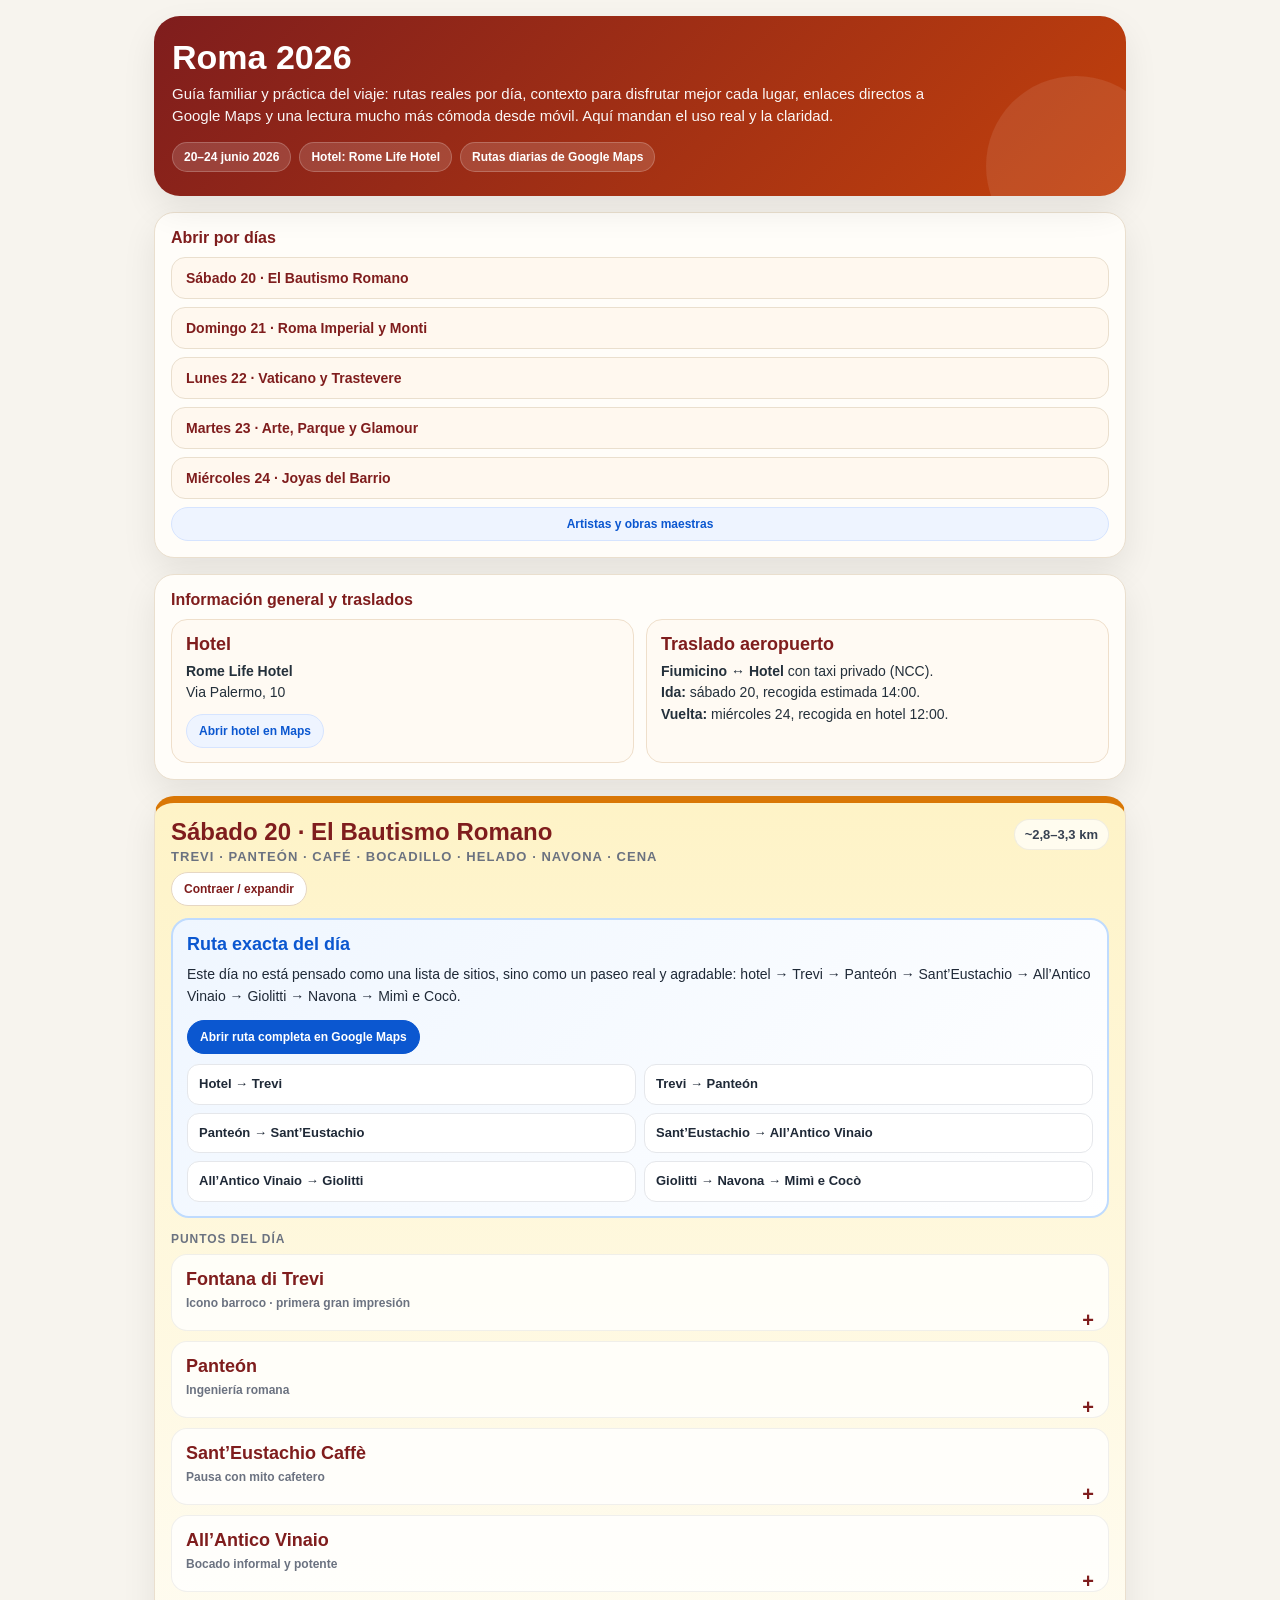
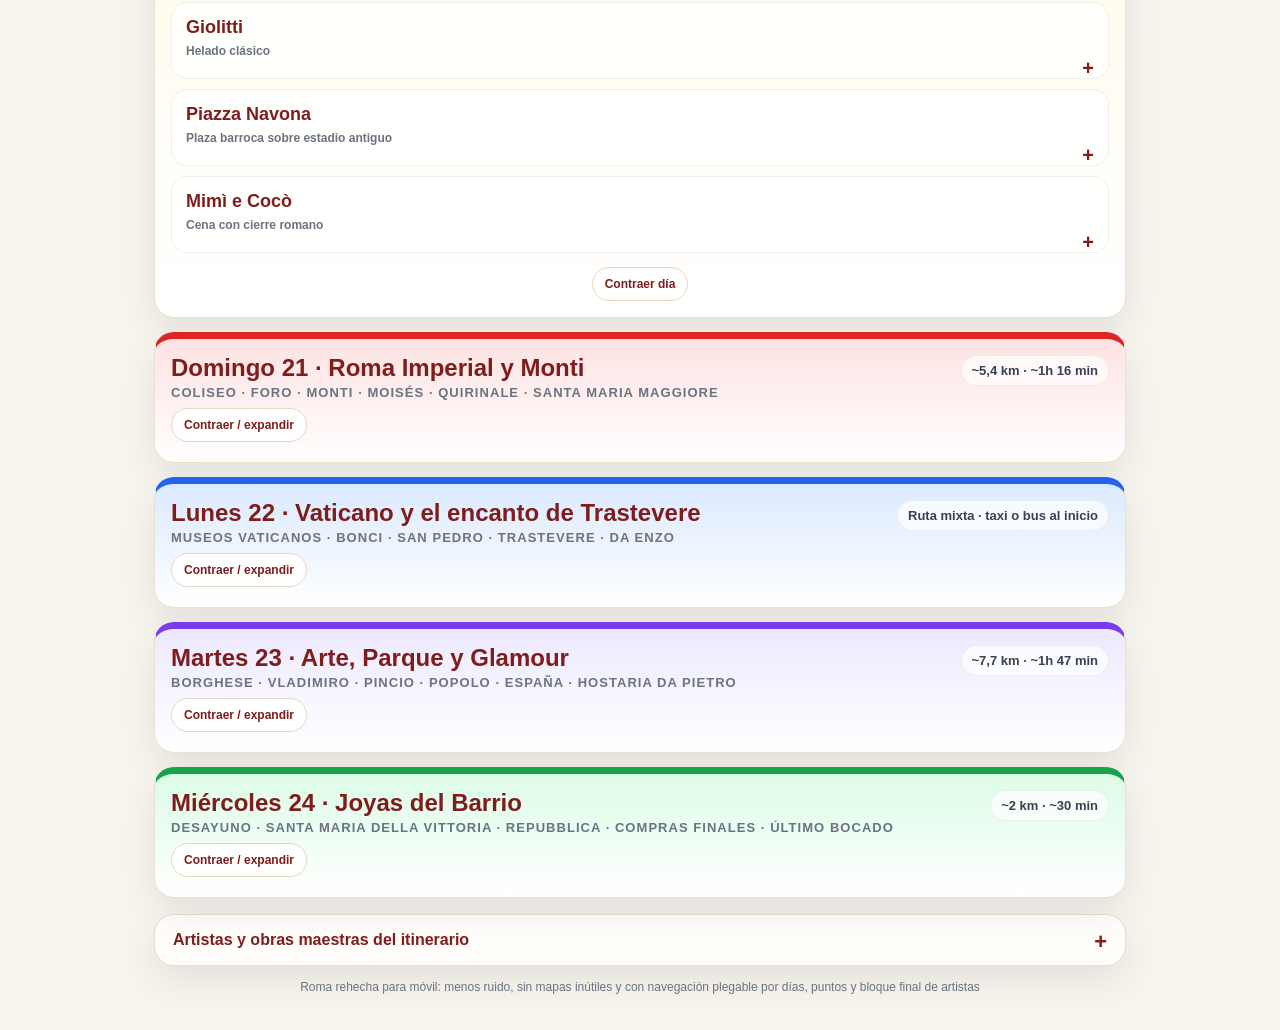
==== commit 408bb509: "Mejora navegación móvil y desplegables" ====
--- a/index.html
+++ b/index.html
@@ -11,30 +11,75 @@
       --route:#0b57d0;
       --d1:#fef3c7;--d1a:#d97706;--d2:#fee2e2;--d2a:#dc2626;--d3:#dbeafe;--d3a:#2563eb;--d4:#ede9fe;--d4a:#7c3aed;--d5:#dcfce7;--d5a:#16a34a;
     }
-    *{box-sizing:border-box} html{scroll-behavior:smooth}
+    *{box-sizing:border-box}
+    html{scroll-behavior:smooth}
     body{margin:0;font-family:-apple-system,BlinkMacSystemFont,'Segoe UI',Inter,Arial,sans-serif;background:var(--bg);color:var(--text)}
     .wrap{max-width:1000px;margin:0 auto;padding:16px 14px 36px}
     .hero{background:linear-gradient(135deg,var(--hero1),var(--hero2));color:#fff;border-radius:26px;padding:24px 18px;box-shadow:var(--shadow);margin-bottom:16px;position:relative;overflow:hidden}
     .hero::after{content:"";position:absolute;right:-40px;bottom:-60px;width:180px;height:180px;border-radius:50%;background:rgba(255,255,255,.09)}
-    .hero h1{margin:0 0 8px;font-size:34px;line-height:1.02;position:relative;z-index:1}.hero p{margin:0;position:relative;z-index:1;max-width:780px;line-height:1.5;font-size:15px;opacity:.96}
-    .meta{display:flex;flex-wrap:wrap;gap:8px;margin-top:14px;position:relative;z-index:1}.pill{display:inline-block;border-radius:999px;padding:7px 11px;font-size:12px;font-weight:800;background:rgba(255,255,255,.14);border:1px solid rgba(255,255,255,.2)}
+    .hero h1{margin:0 0 8px;font-size:34px;line-height:1.02;position:relative;z-index:1}
+    .hero p{margin:0;position:relative;z-index:1;max-width:780px;line-height:1.5;font-size:15px;opacity:.96}
+    .meta{display:flex;flex-wrap:wrap;gap:8px;margin-top:14px;position:relative;z-index:1}
+    .pill{display:inline-block;border-radius:999px;padding:7px 11px;font-size:12px;font-weight:800;background:rgba(255,255,255,.14);border:1px solid rgba(255,255,255,.2)}
     .toc,.card,.day-card{background:var(--card);border:1px solid var(--line);border-radius:20px;box-shadow:var(--shadow)}
-    .toc,.card{padding:16px;margin-bottom:16px}.toc-title,.section-title{font-weight:900;color:#7f1d1d;margin-bottom:8px}.toc a{display:block;color:#7f1d1d;text-decoration:none;font-weight:800;padding:7px 0}
-    .grid{display:grid;grid-template-columns:1fr;gap:12px}.info{background:#fffaf3;border:1px solid #efdfcb;border-radius:16px;padding:14px}.info h3{margin:0 0 6px;font-size:18px;color:#7f1d1d}.info p{margin:0;font-size:14px;line-height:1.55;color:#24303b}
-    .btnrow{display:flex;flex-wrap:wrap;gap:8px;margin-top:10px}.btn{display:inline-flex;align-items:center;justify-content:center;background:#eef4ff;border:1px solid #d6e4ff;color:#0b57d0;text-decoration:none;padding:9px 12px;border-radius:999px;font-size:12px;font-weight:800}
+    .toc,.card{padding:16px;margin-bottom:16px}
+    .toc-title,.section-title{font-weight:900;color:#7f1d1d;margin-bottom:10px}
+    .day-menu{display:grid;grid-template-columns:1fr;gap:8px}
+    .day-jump{width:100%;text-align:left;border:1px solid #eadfce;background:#fff8ef;color:#7f1d1d;border-radius:14px;padding:12px 14px;font-size:14px;font-weight:900;cursor:pointer}
+    .day-jump:hover{background:#fff2df}
+    .grid{display:grid;grid-template-columns:1fr;gap:12px}
+    .info{background:#fffaf3;border:1px solid #efdfcb;border-radius:16px;padding:14px}
+    .info h3{margin:0 0 6px;font-size:18px;color:#7f1d1d}
+    .info p{margin:0;font-size:14px;line-height:1.55;color:#24303b}
+    .btnrow{display:flex;flex-wrap:wrap;gap:8px;margin-top:10px}
+    .btn{display:inline-flex;align-items:center;justify-content:center;background:#eef4ff;border:1px solid #d6e4ff;color:#0b57d0;text-decoration:none;padding:9px 12px;border-radius:999px;font-size:12px;font-weight:800}
     .days{display:grid;grid-template-columns:1fr;gap:14px}
-    .day-card{padding:16px;border-top:7px solid transparent}
-    .d1{background:linear-gradient(180deg,var(--d1),#fff);border-top-color:var(--d1a)} .d2{background:linear-gradient(180deg,var(--d2),#fff);border-top-color:var(--d2a)} .d3{background:linear-gradient(180deg,var(--d3),#fff);border-top-color:var(--d3a)} .d4{background:linear-gradient(180deg,var(--d4),#fff);border-top-color:var(--d4a)} .d5{background:linear-gradient(180deg,var(--d5),#fff);border-top-color:var(--d5a)}
-    .day-head{display:flex;justify-content:space-between;gap:10px;align-items:flex-start;flex-wrap:wrap;margin-bottom:10px}.day-head h2{margin:0;font-size:24px;line-height:1.08;color:#7f1d1d}.day-sub{font-size:13px;color:var(--muted);font-weight:700;text-transform:uppercase;letter-spacing:.08em;margin-top:4px}.day-km{font-size:13px;font-weight:800;color:#374151;background:rgba(255,255,255,.7);padding:7px 10px;border-radius:999px;border:1px solid rgba(0,0,0,.06)}
-    .route-highlight{background:linear-gradient(135deg,#eff6ff,#ffffff);border:2px solid #bfdbfe;border-radius:18px;padding:14px;margin:12px 0 14px}.route-highlight h3{margin:0 0 8px;color:var(--route);font-size:18px}.route-highlight p{margin:0;font-size:14px;line-height:1.6}.route-highlight .btnrow{margin-top:12px}.route-main{background:#0b57d0;color:white;border:1px solid #0b57d0}
-    .route-box,.tips,.map-card,.point{background:rgba(255,255,255,.78);border:1px solid rgba(0,0,0,.06);border-radius:16px;padding:12px}
-    .route-box p,.tips p,.point p{margin:0;font-size:14px;line-height:1.6}
+    .day-card{padding:16px;border-top:7px solid transparent;scroll-margin-top:16px}
+    .d1{background:linear-gradient(180deg,var(--d1),#fff);border-top-color:var(--d1a)}
+    .d2{background:linear-gradient(180deg,var(--d2),#fff);border-top-color:var(--d2a)}
+    .d3{background:linear-gradient(180deg,var(--d3),#fff);border-top-color:var(--d3a)}
+    .d4{background:linear-gradient(180deg,var(--d4),#fff);border-top-color:var(--d4a)}
+    .d5{background:linear-gradient(180deg,var(--d5),#fff);border-top-color:var(--d5a)}
+    .day-head{display:flex;justify-content:space-between;gap:10px;align-items:flex-start;flex-wrap:wrap;margin-bottom:8px}
+    .day-head h2{margin:0;font-size:24px;line-height:1.08;color:#7f1d1d}
+    .day-sub{font-size:13px;color:var(--muted);font-weight:700;text-transform:uppercase;letter-spacing:.08em;margin-top:4px}
+    .day-km{font-size:13px;font-weight:800;color:#374151;background:rgba(255,255,255,.7);padding:7px 10px;border-radius:999px;border:1px solid rgba(0,0,0,.06)}
+    .day-actions{display:flex;gap:8px;flex-wrap:wrap;margin:8px 0 4px}
+    .toggle-btn{border:1px solid #e6d7c3;background:#fff;color:#7f1d1d;border-radius:999px;padding:9px 12px;font-size:12px;font-weight:900;cursor:pointer}
+    .day-content{display:none;margin-top:12px}
+    .day-card.open .day-content{display:block}
+    .route-highlight{background:linear-gradient(135deg,#eff6ff,#ffffff);border:2px solid #bfdbfe;border-radius:18px;padding:14px;margin:12px 0 14px}
+    .route-highlight h3{margin:0 0 8px;color:var(--route);font-size:18px}
+    .route-highlight p{margin:0;font-size:14px;line-height:1.6}
+    .route-highlight .btnrow{margin-top:12px}
+    .route-main{background:#0b57d0;color:white;border:1px solid #0b57d0}
+    .tips,.point-panel{background:rgba(255,255,255,.78);border:1px solid rgba(0,0,0,.06);border-radius:16px;padding:12px}
+    .tips p,.point-panel p{margin:0;font-size:14px;line-height:1.6}
     .block-title{font-size:12px;text-transform:uppercase;letter-spacing:.08em;color:var(--muted);font-weight:800;margin:14px 0 8px}
-    .step-strip{display:grid;grid-template-columns:1fr;gap:8px;margin-top:10px}.step-chip{background:#fff;border:1px solid #e5e7eb;border-radius:12px;padding:10px 11px;font-size:13px;font-weight:800;line-height:1.45}
-    .point-list{display:grid;grid-template-columns:1fr;gap:10px}.point h3{margin:0 0 6px;font-size:18px;color:#7f1d1d}.point .meta-line{font-size:12px;color:var(--muted);font-weight:700;margin-bottom:8px}.point .dist{display:inline-block;background:#f8fafc;border:1px solid #e5e7eb;border-radius:999px;padding:5px 9px;font-size:11px;font-weight:800;color:#374151;margin-top:8px}
-    .index-card{padding:16px}.index-intro{margin:0 0 12px;font-size:14px;line-height:1.6;color:#24303b}.index-day{background:#fffaf3;border:1px solid #efdfcb;border-radius:16px;padding:12px 14px;margin-top:10px}.index-day summary{cursor:pointer;font-weight:900;color:#7f1d1d;list-style:none}.index-day summary::-webkit-details-marker{display:none}.index-links{margin:10px 0 0;padding-left:18px}.index-links li{margin:8px 0;color:#24303b;line-height:1.5}.index-links a{color:#0b57d0;text-decoration:none;font-weight:700}
-    .learn-grid{display:grid;grid-template-columns:1fr;gap:12px}.learn-card{background:#fffaf3;border:1px solid #efdfcb;border-radius:16px;padding:14px}.learn-card h3{margin:0 0 8px;font-size:18px;color:#7f1d1d}.learn-card p{margin:0;font-size:14px;line-height:1.6;color:#24303b}.learn-card ul{margin:10px 0 0;padding-left:18px}.learn-card li{margin:8px 0;line-height:1.55}.era{margin-top:10px;padding-top:10px;border-top:1px solid #efdfcb}
-    iframe{width:100%;height:320px;border:0;border-radius:14px;background:#f3f4f6}
+    .step-strip{display:grid;grid-template-columns:1fr;gap:8px;margin-top:10px}
+    .step-chip{background:#fff;border:1px solid #e5e7eb;border-radius:12px;padding:10px 11px;font-size:13px;font-weight:800;line-height:1.45}
+    .point-list{display:grid;grid-template-columns:1fr;gap:10px}
+    .point-item{border:1px solid rgba(0,0,0,.06);border-radius:16px;background:rgba(255,255,255,.78);overflow:hidden}
+    .point-item summary{list-style:none;cursor:pointer;padding:14px 14px 12px;display:block}
+    .point-item summary::-webkit-details-marker{display:none}
+    .point-item summary::after{content:'+';float:right;font-size:20px;font-weight:900;color:#7f1d1d;line-height:1}
+    .point-item[open] summary::after{content:'−'}
+    .point-item h3{margin:0 28px 6px 0;font-size:18px;color:#7f1d1d}
+    .point-item .meta-line{font-size:12px;color:var(--muted);font-weight:700}
+    .point-panel{border:0;border-top:1px solid rgba(0,0,0,.06);border-radius:0 0 16px 16px}
+    .dist{display:inline-block;background:#f8fafc;border:1px solid #e5e7eb;border-radius:999px;padding:5px 9px;font-size:11px;font-weight:800;color:#374151;margin-top:8px}
+    .collapse-row{display:flex;justify-content:center;margin-top:14px}
+    .fold-card{background:var(--card);border:1px solid var(--line);border-radius:20px;box-shadow:var(--shadow);overflow:hidden;margin-top:16px}
+    .fold-card summary{list-style:none;cursor:pointer;padding:16px 18px;display:block;font-weight:900;color:#7f1d1d}
+    .fold-card summary::-webkit-details-marker{display:none}
+    .fold-card summary::after{content:'+';float:right;font-size:22px;font-weight:900;line-height:1;color:#7f1d1d}
+    .fold-card[open] summary::after{content:'−'}
+    .fold-body{padding:0 16px 16px}
+    .fold-body p{margin:0 0 12px;font-size:14px;line-height:1.65}
+    .artist-day{margin-top:10px}
+    .artist-day summary{padding:14px;background:#fff8ef;border:1px solid #eadfce;border-radius:14px;color:#7f1d1d;font-size:15px}
+    .artist-list{margin:10px 0 0 0;padding-left:20px}
+    .artist-list li{margin:0 0 12px;line-height:1.6}
     .footer{text-align:center;color:var(--muted);font-size:12px;margin-top:14px}
     @media (min-width:900px){.grid{grid-template-columns:1fr 1fr}.step-strip{grid-template-columns:repeat(2,minmax(0,1fr))}}
   </style>
@@ -43,20 +88,20 @@
   <main class="wrap">
     <header class="hero">
       <h1>Roma 2026</h1>
-      <p>Guía familiar y práctica del viaje: rutas reales por día, contexto para disfrutar mejor cada lugar, enlaces directos a Google Maps y distancias entre puntos para moverse sin pensar demasiado. Aquí las rutas ya van trabajadas, no son un adorno.</p>
+      <p>Guía familiar y práctica del viaje: rutas reales por día, contexto para disfrutar mejor cada lugar, enlaces directos a Google Maps y una lectura mucho más cómoda desde móvil. Aquí mandan el uso real y la claridad.</p>
       <div class="meta"><span class="pill">20–24 junio 2026</span><span class="pill">Hotel: Rome Life Hotel</span><span class="pill">Rutas diarias de Google Maps</span></div>
     </header>
 
     <section class="toc">
       <div class="toc-title">Abrir por días</div>
-      <a href="#d1">Sábado 20 · El Bautismo Romano</a>
-      <a href="#d2">Domingo 21 · Roma Imperial y Monti</a>
-      <a href="#d3">Lunes 22 · Vaticano y Trastevere</a>
-      <a href="#d4">Martes 23 · Arte, Parque y Glamour</a>
-      <a href="#d5">Miércoles 24 · Joyas del Barrio</a>
-      <a href="#indice">Índice</a>
-      <a href="#indice-cultural">WIKIPEDIA por días</a>
-      <a href="#aprendizaje">Lo que deberías aprender de Roma</a>
+      <div class="day-menu">
+        <button class="day-jump" data-target="d1">Sábado 20 · El Bautismo Romano</button>
+        <button class="day-jump" data-target="d2">Domingo 21 · Roma Imperial y Monti</button>
+        <button class="day-jump" data-target="d3">Lunes 22 · Vaticano y Trastevere</button>
+        <button class="day-jump" data-target="d4">Martes 23 · Arte, Parque y Glamour</button>
+        <button class="day-jump" data-target="d5">Miércoles 24 · Joyas del Barrio</button>
+        <a class="btn" href="#artistas">Artistas y obras maestras</a>
+      </div>
     </section>
 
     <section class="card">
@@ -68,293 +113,199 @@
     </section>
 
     <section class="days">
-      <article id="d1" class="day-card d1">
+      <article id="d1" class="day-card d1 open">
         <div class="day-head"><div><h2>Sábado 20 · El Bautismo Romano</h2><div class="day-sub">Trevi · Panteón · café · bocadillo · helado · Navona · cena</div></div><div class="day-km">~2,8–3,3 km</div></div>
-        <div class="route-highlight"><h3>Ruta exacta del día ya montada</h3><p>Este día no está pensado como una lista de sitios, sino como un paseo real y agradable: hotel → Trevi → Panteón → Sant’Eustachio → All’Antico Vinaio → Giolitti → Navona → Mimì e Cocò.</p><div class="btnrow"><a class="btn route-main" href="https://www.google.com/maps/dir/Rome+Life+Hotel,+Via+Palermo,+10,+00184+Roma+RM,+Italia/Fontana+di+Trevi,+Piazza+di+Trevi,+00187+Roma+RM,+Italia/Panteon+de+Roma,+Piazza+della+Rotonda,+00186+Roma+RM,+Italia/Sant%27Eustachio+Caff%C3%A8,+Piazza+di+S.+Eustachio,+82,+00186+Roma+RM,+Italia/All%27Antico+Vinaio,+Piazza+della+Maddalena,+3,+00186+Roma+RM,+Italia/Heladeria+Giolitti+%7C+Roma,+Via+degli+Uffici+del+Vicario,+40,+00186+Roma+RM,+Italia/Plaza+Navona,+Piazza+Navona,+00186+Roma+RM,+Italia/Mim%C3%AC+e+Coc%C3%B2,+V.+del+Governo+Vecchio,+72,+00186+Roma+RM,+Italia/" target="_blank">Abrir ruta completa en Google Maps</a></div><div class="step-strip"><div class="step-chip">Hotel → Trevi</div><div class="step-chip">Trevi → Panteón</div><div class="step-chip">Panteón → Sant’Eustachio</div><div class="step-chip">Sant’Eustachio → All’Antico Vinaio</div><div class="step-chip">All’Antico Vinaio → Giolitti</div><div class="step-chip">Giolitti → Navona → Mimì e Cocò</div></div></div>
-        <div class="block-title">Mapa del día</div><div class="map-card"><iframe loading="lazy" src="https://www.google.com/maps?q=Fontana+di+Trevi+Rome&z=15&output=embed"></iframe></div>
-        <div class="block-title">Puntos del día</div>
-        <div class="point-list">
-          <div class="point"><h3>Fontana di Trevi</h3><div class="meta-line">Icono barroco · primera gran impresión</div><p>Trevi es la entrada emocional ideal a Roma: agua, mármol, teatro y una sensación instantánea de grandeza.</p><div class="btnrow"><a class="btn" href="https://maps.google.com/?q=Fontana+di+Trevi" target="_blank">Maps</a></div><div class="dist">Hotel → Trevi: ~1,1 km</div></div>
-          <div class="point"><h3>Panteón</h3><div class="meta-line">Ingeniería romana</div><p>El Panteón impresiona porque no parece una ruina: parece un edificio que todavía sabe perfectamente lo que hace.</p><div class="btnrow"><a class="btn" href="https://maps.google.com/?q=Panteon+Roma" target="_blank">Maps</a></div><div class="dist">Trevi → Panteón: ~700 m</div></div>
-          <div class="point"><h3>Sant’Eustachio Caffè</h3><div class="meta-line">Pausa con mito cafetero</div><p>Muy buena parada para meter un ritual romano corto entre monumentos.</p><div class="btnrow"><a class="btn" href="https://maps.google.com/?q=Sant%27Eustachio+Caffe+Roma" target="_blank">Maps</a></div><div class="dist">Panteón → Sant’Eustachio: ~150 m</div></div>
-          <div class="point"><h3>All’Antico Vinaio</h3><div class="meta-line">Bocado informal y potente</div><p>Parada muy buena para un almuerzo rápido, sabroso y sin ceremonia.</p><div class="btnrow"><a class="btn" href="https://maps.google.com/?q=All%27Antico+Vinaio+Piazza+della+Maddalena+Roma" target="_blank">Maps</a></div><div class="dist">Sant’Eustachio → All’Antico Vinaio: ~200 m</div></div>
-          <div class="point"><h3>Giolitti</h3><div class="meta-line">Helado clásico</div><p>Parada perfecta para dar al día ese punto de premio ligero y familiar.</p><div class="btnrow"><a class="btn" href="https://maps.google.com/?q=Giolitti+Roma" target="_blank">Maps</a></div><div class="dist">All’Antico Vinaio → Giolitti: ~200 m</div></div>
-          <div class="point"><h3>Piazza Navona</h3><div class="meta-line">Plaza barroca sobre estadio antiguo</div><p>Bonita a primera vista, más interesante cuando sabes que su forma viene del estadio de Domiciano.</p><div class="btnrow"><a class="btn" href="https://maps.google.com/?q=Piazza+Navona" target="_blank">Maps</a></div><div class="dist">Giolitti → Navona: ~500 m</div></div>
-          <div class="point"><h3>Mimì e Cocò</h3><div class="meta-line">Cena con cierre romano</div><p>Buen final para la primera jornada: barrio bonito y cena ya en clave de disfrute.</p><div class="btnrow"><a class="btn" href="https://maps.google.com/?q=Mimi+e+Coco+Roma" target="_blank">Maps</a></div><div class="dist">Navona → Mimì e Cocò: ~250 m</div></div>
+        <div class="day-actions"><button class="toggle-btn day-toggle" data-target="d1">Contraer / expandir</button></div>
+        <div class="day-content">
+          <div class="route-highlight"><h3>Ruta exacta del día</h3><p>Este día no está pensado como una lista de sitios, sino como un paseo real y agradable: hotel → Trevi → Panteón → Sant’Eustachio → All’Antico Vinaio → Giolitti → Navona → Mimì e Cocò.</p><div class="btnrow"><a class="btn route-main" href="https://www.google.com/maps/dir/Rome+Life+Hotel,+Via+Palermo,+10,+00184+Roma+RM,+Italia/Fontana+di+Trevi,+Piazza+di+Trevi,+00187+Roma+RM,+Italia/Panteon+de+Roma,+Piazza+della+Rotonda,+00186+Roma+RM,+Italia/Sant%27Eustachio+Caff%C3%A8,+Piazza+di+S.+Eustachio,+82,+00186+Roma+RM,+Italia/All%27Antico+Vinaio,+Piazza+della+Maddalena,+3,+00186+Roma+RM,+Italia/Heladeria+Giolitti+%7C+Roma,+Via+degli+Uffici+del+Vicario,+40,+00186+Roma+RM,+Italia/Plaza+Navona,+Piazza+Navona,+00186+Roma+RM,+Italia/Mim%C3%AC+e+Coc%C3%B2,+V.+del+Governo+Vecchio,+72,+00186+Roma+RM,+Italia/" target="_blank">Abrir ruta completa en Google Maps</a></div><div class="step-strip"><div class="step-chip">Hotel → Trevi</div><div class="step-chip">Trevi → Panteón</div><div class="step-chip">Panteón → Sant’Eustachio</div><div class="step-chip">Sant’Eustachio → All’Antico Vinaio</div><div class="step-chip">All’Antico Vinaio → Giolitti</div><div class="step-chip">Giolitti → Navona → Mimì e Cocò</div></div></div>
+          <div class="block-title">Puntos del día</div>
+          <div class="point-list">
+            <details class="point-item"><summary><h3>Fontana di Trevi</h3><div class="meta-line">Icono barroco · primera gran impresión</div></summary><div class="point-panel"><p>Trevi es la entrada emocional ideal a Roma: agua, mármol, teatro y una sensación instantánea de grandeza.</p><div class="btnrow"><a class="btn" href="https://maps.google.com/?q=Fontana+di+Trevi" target="_blank">Maps</a></div><div class="dist">Hotel → Trevi: ~1,1 km</div></div></details>
+            <details class="point-item"><summary><h3>Panteón</h3><div class="meta-line">Ingeniería romana</div></summary><div class="point-panel"><p>El Panteón impresiona porque no parece una ruina: parece un edificio que todavía sabe perfectamente lo que hace.</p><div class="btnrow"><a class="btn" href="https://maps.google.com/?q=Panteon+Roma" target="_blank">Maps</a></div><div class="dist">Trevi → Panteón: ~700 m</div></div></details>
+            <details class="point-item"><summary><h3>Sant’Eustachio Caffè</h3><div class="meta-line">Pausa con mito cafetero</div></summary><div class="point-panel"><p>Muy buena parada para meter un ritual romano corto entre monumentos.</p><div class="btnrow"><a class="btn" href="https://maps.google.com/?q=Sant%27Eustachio+Caffe+Roma" target="_blank">Maps</a></div><div class="dist">Panteón → Sant’Eustachio: ~150 m</div></div></details>
+            <details class="point-item"><summary><h3>All’Antico Vinaio</h3><div class="meta-line">Bocado informal y potente</div></summary><div class="point-panel"><p>Parada muy buena para un almuerzo rápido, sabroso y sin ceremonia.</p><div class="btnrow"><a class="btn" href="https://maps.google.com/?q=All%27Antico+Vinaio+Piazza+della+Maddalena+Roma" target="_blank">Maps</a></div><div class="dist">Sant’Eustachio → All’Antico Vinaio: ~200 m</div></div></details>
+            <details class="point-item"><summary><h3>Giolitti</h3><div class="meta-line">Helado clásico</div></summary><div class="point-panel"><p>Parada perfecta para dar al día ese punto de premio ligero y familiar.</p><div class="btnrow"><a class="btn" href="https://maps.google.com/?q=Giolitti+Roma" target="_blank">Maps</a></div><div class="dist">All’Antico Vinaio → Giolitti: ~200 m</div></div></details>
+            <details class="point-item"><summary><h3>Piazza Navona</h3><div class="meta-line">Plaza barroca sobre estadio antiguo</div></summary><div class="point-panel"><p>Bonita a primera vista, más interesante cuando sabes que su forma viene del estadio de Domiciano.</p><div class="btnrow"><a class="btn" href="https://maps.google.com/?q=Piazza+Navona" target="_blank">Maps</a></div><div class="dist">Giolitti → Navona: ~500 m</div></div></details>
+            <details class="point-item"><summary><h3>Mimì e Cocò</h3><div class="meta-line">Cena con cierre romano</div></summary><div class="point-panel"><p>Buen final para la primera jornada: barrio bonito y cena ya en clave de disfrute.</p><div class="btnrow"><a class="btn" href="https://maps.google.com/?q=Mimi+e+Coco+Roma" target="_blank">Maps</a></div><div class="dist">Navona → Mimì e Cocò: ~250 m</div></div></details>
+          </div>
+          <div class="collapse-row"><button class="toggle-btn day-toggle" data-target="d1">Contraer día</button></div>
         </div>
       </article>
 
       <article id="d2" class="day-card d2">
         <div class="day-head"><div><h2>Domingo 21 · Roma Imperial y Monti</h2><div class="day-sub">Coliseo · Foro · Monti · Moisés · Quirinale · Santa Maria Maggiore</div></div><div class="day-km">~5,4 km · ~1h 16 min</div></div>
-        <div class="route-highlight"><h3>Ruta exacta del día ya montada</h3><p>Recorrido circular muy sólido: hotel → Coliseo → Foro/Palatino → Taverna dei Fori Imperiali → San Pietro in Vincoli → Quirinale → Santa Maria Maggiore → hotel.</p><div class="btnrow"><a class="btn route-main" href="https://www.google.com/maps/dir/Rome+Life+Hotel,+Via+Palermo,+10,+Roma+RM,+Italy/Colosseum,+Piazza+del+Colosseo,+1,+Roma+RM,+Italy/Roman+Forum,+Rome,+Metropolitan+City+of+Rome+Capital,+Italy/La+Taverna+dei+Fori+Imperiali,+Via+della+Madonna+dei+Monti,+9,+Roma+RM,+Italy/Basilica+of+San+Pietro+in+Vincoli,+Piazza+di+San+Pietro+in+Vincoli,+4%2FA,+Roma+RM,+Italy/Piazza+del+Quirinale,+Piazza+del+Quirinale,+Roma+RM,+Italia/Papal+Basilica+of+Saint+Mary+Major,+Piazza+di+Santa+Maria+Maggiore,+Roma+RM,+Italy/Rome+Life+Hotel,+Via+Palermo,+10,+Roma+RM,+Italy/" target="_blank">Abrir ruta completa en Google Maps</a></div><div class="step-strip"><div class="step-chip">Hotel → Coliseo</div><div class="step-chip">Coliseo → Foro / Palatino</div><div class="step-chip">Foro → La Taverna</div><div class="step-chip">La Taverna → San Pietro in Vincoli</div><div class="step-chip">San Pietro → Quirinale</div><div class="step-chip">Quirinale → Santa Maria Maggiore → Hotel</div></div></div>
-        <div class="tips"><p><strong>Consejos útiles:</strong> ir directos al punto de entrada de la reserva del Coliseo y entrar al Foro/Palatino por Via di San Gregorio para evitar multitudes.</p></div>
-        <div class="block-title">Mapa del día</div><div class="map-card"><iframe loading="lazy" src="https://www.google.com/maps?q=Colosseum+Rome&z=14&output=embed"></iframe></div>
-        <div class="point-list">
-          <div class="point"><h3>Coliseo</h3><div class="meta-line">La máquina del espectáculo imperial</div><p>No era solo un anfiteatro: era propaganda, técnica y control emocional a escala de masas.</p><div class="btnrow"><a class="btn" href="https://maps.google.com/?q=Colosseum+Rome" target="_blank">Maps</a></div><div class="dist">Hotel → Coliseo: ~1,2 km</div></div>
-          <div class="point"><h3>Foro Romano y Palatino</h3><div class="meta-line">Poder, mito y organización</div><p>Aquí se entiende que Roma no dominó solo con ejército, sino con instituciones y símbolos.</p><div class="btnrow"><a class="btn" href="https://maps.google.com/?q=Roman+Forum+Rome" target="_blank">Maps</a></div><div class="dist">Coliseo → Foro/Palatino: ~300 m</div></div>
-          <div class="point"><h3>La Taverna dei Fori Imperiali</h3><div class="meta-line">Almuerzo en Monti</div><p>Parada perfecta para comer bien sin romper el día.</p><div class="btnrow"><a class="btn" href="https://maps.google.com/?q=La+Taverna+dei+Fori+Imperiali+Roma" target="_blank">Maps</a></div><div class="dist">Foro → almuerzo: ~450 m</div></div>
-          <div class="point"><h3>San Pietro in Vincoli</h3><div class="meta-line">El Moisés de Miguel Ángel</div><p>Parada muy buena porque concentra una obra potentísima en un espacio menos saturado.</p><div class="btnrow"><a class="btn" href="https://maps.google.com/?q=San+Pietro+in+Vincoli+Rome" target="_blank">Maps</a></div><div class="dist">La Taverna → San Pietro in Vincoli: ~450 m</div></div>
-          <div class="point"><h3>Piazza del Quirinale</h3><div class="meta-line">Roma institucional</div><p>Plaza sobria y elegante con muy buena sensación de ciudad monumental sin caos.</p><div class="btnrow"><a class="btn" href="https://maps.google.com/?q=Piazza+del+Quirinale+Rome" target="_blank">Maps</a></div><div class="dist">San Pietro in Vincoli → Quirinale: ~900 m</div></div>
-          <div class="point"><h3>Santa Maria Maggiore</h3><div class="meta-line">Final grande antes del hotel</div><p>Muy buen cierre del día por escala, riqueza y proximidad al regreso.</p><div class="btnrow"><a class="btn" href="https://maps.google.com/?q=Santa+Maria+Maggiore+Rome" target="_blank">Maps</a></div><div class="dist">Quirinale → Santa Maria Maggiore: ~1,1 km</div></div>
+        <div class="day-actions"><button class="toggle-btn day-toggle" data-target="d2">Contraer / expandir</button></div>
+        <div class="day-content">
+          <div class="route-highlight"><h3>Ruta exacta del día</h3><p>Recorrido circular muy sólido: hotel → Coliseo → Foro/Palatino → Taverna dei Fori Imperiali → San Pietro in Vincoli → Quirinale → Santa Maria Maggiore → hotel.</p><div class="btnrow"><a class="btn route-main" href="https://www.google.com/maps/dir/Rome+Life+Hotel,+Via+Palermo,+10,+Roma+RM,+Italy/Colosseum,+Piazza+del+Colosseo,+1,+Roma+RM,+Italy/Roman+Forum,+Rome,+Metropolitan+City+of+Rome+Capital,+Italy/La+Taverna+dei+Fori+Imperiali,+Via+della+Madonna+dei+Monti,+9,+Roma+RM,+Italy/Basilica+of+San+Pietro+in+Vincoli,+Piazza+di+San+Pietro+in+Vincoli,+4%2FA,+Roma+RM,+Italy/Piazza+del+Quirinale,+Piazza+del+Quirinale,+Roma+RM,+Italia/Papal+Basilica+of+Saint+Mary+Major,+Piazza+di+Santa+Maria+Maggiore,+Roma+RM,+Italy/Rome+Life+Hotel,+Via+Palermo,+10,+Roma+RM,+Italy/" target="_blank">Abrir ruta completa en Google Maps</a></div><div class="step-strip"><div class="step-chip">Hotel → Coliseo</div><div class="step-chip">Coliseo → Foro / Palatino</div><div class="step-chip">Foro → La Taverna</div><div class="step-chip">La Taverna → San Pietro in Vincoli</div><div class="step-chip">San Pietro → Quirinale</div><div class="step-chip">Quirinale → Santa Maria Maggiore → Hotel</div></div></div>
+          <div class="tips"><p><strong>Consejos útiles:</strong> ir directos al punto de entrada de la reserva del Coliseo y entrar al Foro/Palatino por Via di San Gregorio para evitar multitudes.</p></div>
+          <div class="block-title">Puntos del día</div>
+          <div class="point-list">
+            <details class="point-item"><summary><h3>Coliseo</h3><div class="meta-line">La máquina del espectáculo imperial</div></summary><div class="point-panel"><p>No era solo un anfiteatro: era propaganda, técnica y control emocional a escala de masas.</p><div class="btnrow"><a class="btn" href="https://maps.google.com/?q=Colosseum+Rome" target="_blank">Maps</a></div><div class="dist">Hotel → Coliseo: ~1,2 km</div></div></details>
+            <details class="point-item"><summary><h3>Foro Romano y Palatino</h3><div class="meta-line">Poder, mito y organización</div></summary><div class="point-panel"><p>Aquí se entiende que Roma no dominó solo con ejército, sino con instituciones y símbolos.</p><div class="btnrow"><a class="btn" href="https://maps.google.com/?q=Roman+Forum+Rome" target="_blank">Maps</a></div><div class="dist">Coliseo → Foro/Palatino: ~300 m</div></div></details>
+            <details class="point-item"><summary><h3>La Taverna dei Fori Imperiali</h3><div class="meta-line">Almuerzo en Monti</div></summary><div class="point-panel"><p>Parada perfecta para comer bien sin romper el día.</p><div class="btnrow"><a class="btn" href="https://maps.google.com/?q=La+Taverna+dei+Fori+Imperiali+Roma" target="_blank">Maps</a></div><div class="dist">Foro → almuerzo: ~450 m</div></div></details>
+            <details class="point-item"><summary><h3>San Pietro in Vincoli</h3><div class="meta-line">El Moisés de Miguel Ángel</div></summary><div class="point-panel"><p>Parada muy buena porque concentra una obra potentísima en un espacio menos saturado.</p><div class="btnrow"><a class="btn" href="https://maps.google.com/?q=San+Pietro+in+Vincoli+Rome" target="_blank">Maps</a></div><div class="dist">La Taverna → San Pietro in Vincoli: ~450 m</div></div></details>
+            <details class="point-item"><summary><h3>Piazza del Quirinale</h3><div class="meta-line">Roma institucional</div></summary><div class="point-panel"><p>Plaza sobria y elegante con muy buena sensación de ciudad monumental sin caos.</p><div class="btnrow"><a class="btn" href="https://maps.google.com/?q=Piazza+del+Quirinale+Rome" target="_blank">Maps</a></div><div class="dist">San Pietro in Vincoli → Quirinale: ~900 m</div></div></details>
+            <details class="point-item"><summary><h3>Santa Maria Maggiore</h3><div class="meta-line">Final grande antes del hotel</div></summary><div class="point-panel"><p>Muy buen cierre del día por escala, riqueza y proximidad al regreso.</p><div class="btnrow"><a class="btn" href="https://maps.google.com/?q=Santa+Maria+Maggiore+Rome" target="_blank">Maps</a></div><div class="dist">Quirinale → Santa Maria Maggiore: ~1,1 km</div></div></details>
+          </div>
+          <div class="collapse-row"><button class="toggle-btn day-toggle" data-target="d2">Contraer día</button></div>
         </div>
       </article>
 
       <article id="d3" class="day-card d3">
         <div class="day-head"><div><h2>Lunes 22 · Vaticano y el encanto de Trastevere</h2><div class="day-sub">Museos Vaticanos · Bonci · San Pedro · Trastevere · Da Enzo</div></div><div class="day-km">Ruta mixta · taxi o bus al inicio</div></div>
-        <div class="route-highlight"><h3>Ruta exacta del día ya montada</h3><p>Día muy bien hilado: hotel → Museos Vaticanos → Bonci → San Pedro → Santa Maria in Trastevere → Da Enzo. No es una lista de visitas, es un día completo.</p><div class="btnrow"><a class="btn route-main" href="https://www.google.com/maps/dir/Rome+Life+Hotel,+Via+Palermo,+10,+Roma+RM,+Italy/Vatican+Museums,+Vatican+City/Bonci+Pizzarium,+Via+della+Meloria,+43,+Roma+RM,+Italia/Saint+Peter%E2%80%99s+Basilica,+Piazza+San+Pietro,+Citt%C3%A0+del+Vaticano,+Vatican+City/Basilica+of+Santa+Maria+in+Trastevere,+Piazza+di+Santa+Maria+in+Trastevere,+Roma+RM,+Italy/Trattoria+Da+Enzo,+Via+dei+Vascellari,+29,+Roma+RM,+Italia/" target="_blank">Abrir ruta completa en Google Maps</a></div><div class="step-strip"><div class="step-chip">Hotel → Museos Vaticanos</div><div class="step-chip">Museos → Bonci</div><div class="step-chip">Bonci → San Pedro</div><div class="step-chip">San Pedro → Trastevere</div><div class="step-chip">Santa Maria in Trastevere → Da Enzo</div></div></div>
-        <div class="tips"><p><strong>Consejo útil:</strong> dentro de los Museos Vaticanos, ir directos a la Capilla Sixtina antes de que suba demasiado la densidad de gente.</p></div>
-        <div class="block-title">Mapa del día</div><div class="map-card"><iframe loading="lazy" src="https://www.google.com/maps?q=Vatican+Museums&z=13&output=embed"></iframe></div>
-        <div class="point-list">
-          <div class="point"><h3>Museos Vaticanos y Capilla Sixtina</h3><div class="meta-line">Arte enorme y poder bien escenificado</div><p>Aquí la belleza comunica autoridad, continuidad y prestigio. La Sixtina es uno de esos lugares donde lo importante no es solo verla, sino sentir el efecto que produce.</p><div class="btnrow"><a class="btn" href="https://maps.google.com/?q=Vatican+Museums" target="_blank">Maps</a></div></div>
-          <div class="point"><h3>Pizzarium Bonci</h3><div class="meta-line">Almuerzo práctico</div><p>Parada inteligente: comes muy bien, rápido y con identidad propia, sin hipotecar el ritmo del día.</p><div class="btnrow"><a class="btn" href="https://maps.google.com/?q=Bonci+Pizzarium+Rome" target="_blank">Maps</a></div><div class="dist">Museos → Bonci: ~700 m</div></div>
-          <div class="point"><h3>Basílica de San Pedro</h3><div class="meta-line">Escala y mármol</div><p>La Piedad y la cúpula convierten la visita en algo mucho más que religioso.</p><div class="btnrow"><a class="btn" href="https://maps.google.com/?q=Saint+Peter%27s+Basilica" target="_blank">Maps</a></div><div class="dist">Bonci → San Pedro: ~1,5 km</div></div>
-          <div class="point"><h3>Santa Maria in Trastevere</h3><div class="meta-line">Barrio con vida</div><p>Trastevere es ideal para bajar pulsaciones y pasar del gran aparato monumental a una Roma más humana.</p><div class="btnrow"><a class="btn" href="https://maps.google.com/?q=Santa+Maria+in+Trastevere" target="_blank">Maps</a></div><div class="dist">San Pedro → Trastevere: ~2,4 km</div></div>
-          <div class="point"><h3>Da Enzo al 29</h3><div class="meta-line">Cena auténtica</div><p>Muy buena forma de cerrar: cocina tradicional, barrio bonito y sensación de haber vivido un día completo.</p><div class="btnrow"><a class="btn" href="https://maps.google.com/?q=Da+Enzo+al+29+Rome" target="_blank">Maps</a></div><div class="dist">Santa Maria in Trastevere → Da Enzo: ~650 m</div></div>
+        <div class="day-actions"><button class="toggle-btn day-toggle" data-target="d3">Contraer / expandir</button></div>
+        <div class="day-content">
+          <div class="route-highlight"><h3>Ruta exacta del día</h3><p>Día muy bien hilado: hotel → Museos Vaticanos → Bonci → San Pedro → Santa Maria in Trastevere → Da Enzo. No es una lista de visitas, es un día completo.</p><div class="btnrow"><a class="btn route-main" href="https://www.google.com/maps/dir/Rome+Life+Hotel,+Via+Palermo,+10,+Roma+RM,+Italy/Vatican+Museums,+Vatican+City/Bonci+Pizzarium,+Via+della+Meloria,+43,+Roma+RM,+Italia/Saint+Peter%E2%80%99s+Basilica,+Piazza+San+Pietro,+Citt%C3%A0+del+Vaticano,+Vatican+City/Basilica+of+Santa+Maria+in+Trastevere,+Piazza+di+Santa+Maria+in+Trastevere,+Roma+RM,+Italy/Trattoria+Da+Enzo,+Via+dei+Vascellari,+29,+Roma+RM,+Italia/" target="_blank">Abrir ruta completa en Google Maps</a></div><div class="step-strip"><div class="step-chip">Hotel → Museos Vaticanos</div><div class="step-chip">Museos → Bonci</div><div class="step-chip">Bonci → San Pedro</div><div class="step-chip">San Pedro → Trastevere</div><div class="step-chip">Santa Maria in Trastevere → Da Enzo</div></div></div>
+          <div class="tips"><p><strong>Consejo útil:</strong> dentro de los Museos Vaticanos, ir directos a la Capilla Sixtina antes de que suba demasiado la densidad de gente.</p></div>
+          <div class="block-title">Puntos del día</div>
+          <div class="point-list">
+            <details class="point-item"><summary><h3>Museos Vaticanos y Capilla Sixtina</h3><div class="meta-line">Arte enorme y poder bien escenificado</div></summary><div class="point-panel"><p>Aquí la belleza comunica autoridad, continuidad y prestigio. La Sixtina es uno de esos lugares donde lo importante no es solo verla, sino sentir el efecto que produce.</p><div class="btnrow"><a class="btn" href="https://maps.google.com/?q=Vatican+Museums" target="_blank">Maps</a></div></div></details>
+            <details class="point-item"><summary><h3>Pizzarium Bonci</h3><div class="meta-line">Almuerzo práctico</div></summary><div class="point-panel"><p>Parada inteligente: comes muy bien, rápido y con identidad propia, sin hipotecar el ritmo del día.</p><div class="btnrow"><a class="btn" href="https://maps.google.com/?q=Bonci+Pizzarium+Rome" target="_blank">Maps</a></div><div class="dist">Museos → Bonci: ~700 m</div></div></details>
+            <details class="point-item"><summary><h3>Basílica de San Pedro</h3><div class="meta-line">Escala y mármol</div></summary><div class="point-panel"><p>La Piedad y la cúpula convierten la visita en algo mucho más que religioso.</p><div class="btnrow"><a class="btn" href="https://maps.google.com/?q=Saint+Peter%27s+Basilica" target="_blank">Maps</a></div><div class="dist">Bonci → San Pedro: ~1,5 km</div></div></details>
+            <details class="point-item"><summary><h3>Santa Maria in Trastevere</h3><div class="meta-line">Barrio con vida</div></summary><div class="point-panel"><p>Trastevere es ideal para bajar pulsaciones y pasar del gran aparato monumental a una Roma más humana.</p><div class="btnrow"><a class="btn" href="https://maps.google.com/?q=Santa+Maria+in+Trastevere" target="_blank">Maps</a></div><div class="dist">San Pedro → Trastevere: ~2,4 km</div></div></details>
+            <details class="point-item"><summary><h3>Da Enzo al 29</h3><div class="meta-line">Cena auténtica</div></summary><div class="point-panel"><p>Muy buena forma de cerrar: cocina tradicional, barrio bonito y sensación de haber vivido un día completo.</p><div class="btnrow"><a class="btn" href="https://maps.google.com/?q=Da+Enzo+al+29+Rome" target="_blank">Maps</a></div><div class="dist">Santa Maria in Trastevere → Da Enzo: ~650 m</div></div></details>
+          </div>
+          <div class="collapse-row"><button class="toggle-btn day-toggle" data-target="d3">Contraer día</button></div>
         </div>
       </article>
 
       <article id="d4" class="day-card d4">
         <div class="day-head"><div><h2>Martes 23 · Arte, Parque y Glamour</h2><div class="day-sub">Borghese · Vladimiro · Pincio · Popolo · España · Hostaria da Pietro</div></div><div class="day-km">~7,7 km · ~1h 47 min</div></div>
-        <div class="route-highlight"><h3>Ruta exacta del día ya montada</h3><p>Ruta elegante y muy completa: hotel → Borghese → Vladimiro → Pincio → Popolo → España → Hostaria da Pietro → hotel.</p><div class="btnrow"><a class="btn route-main" href="https://www.google.com/maps/dir/Rome+Life+Hotel,+Via+Palermo,+10,+Roma+RM,+Italy/Galleria+Borghese,+Piazzale+Scipione+Borghese,+5,+Roma+RM,+Italy/Vladimiro,+Via+Aurora,+37,+Roma+RM,+Italy/Passeggiata+del+Pincio,+Viale+Gabriele+D%27Annunzio,+Roma+RM,+Italia/Piazza+del+Popolo,+Piazza+del+Popolo,+Roma+RM,+Italy/Piazza+di+Spagna,+Piazza+di+Spagna,+Roma+RM,+Italy/Hostaria+Da+Pietro,+Via+di+Ges%C3%B9+e+Maria,+18,+Roma+RM,+Italia/Rome+Life+Hotel,+Via+Palermo,+10,+Roma+RM,+Italy/" target="_blank">Abrir ruta completa en Google Maps</a></div><div class="step-strip"><div class="step-chip">Hotel → Borghese</div><div class="step-chip">Borghese → Vladimiro</div><div class="step-chip">Vladimiro → Pincio</div><div class="step-chip">Pincio → Popolo</div><div class="step-chip">Popolo → España</div><div class="step-chip">España → Da Pietro → Hotel</div></div></div>
-        <div class="tips"><p><strong>Consejo útil:</strong> reservar la Galería Borghese con antelación en la web oficial. Es el día más elegante y agradecido para ir sin prisas.</p></div>
-        <div class="block-title">Mapa del día</div><div class="map-card"><iframe loading="lazy" src="https://www.google.com/maps?q=Galleria+Borghese+Rome&z=13&output=embed"></iframe></div>
-        <div class="point-list">
-          <div class="point"><h3>Galleria Borghese</h3><div class="meta-line">Arte potente</div><p>Bernini aquí parece hacer trampa. Es una visita perfecta para recordar que el arte también puede ser virtuosismo técnico.</p><div class="btnrow"><a class="btn" href="https://maps.google.com/?q=Galleria+Borghese+Rome" target="_blank">Maps</a></div></div>
-          <div class="point"><h3>Vladimiro</h3><div class="meta-line">Almuerzo fino</div><p>Muy buena parada para un día de tono más elegante.</p><div class="btnrow"><a class="btn" href="https://maps.google.com/?q=Vladimiro+Rome" target="_blank">Maps</a></div><div class="dist">Borghese → Vladimiro: ~1,2 km</div></div>
-          <div class="point"><h3>Terraza del Pincio</h3><div class="meta-line">Panorámica de Roma</div><p>Es uno de esos sitios que ordenan la ciudad en la cabeza.</p><div class="btnrow"><a class="btn" href="https://maps.google.com/?q=Pincio+Rome" target="_blank">Maps</a></div><div class="dist">Vladimiro → Pincio: ~1,2 km</div></div>
-          <div class="point"><h3>Piazza del Popolo</h3><div class="meta-line">Puerta monumental</div><p>Muy buena transición entre mirador y centro noble.</p><div class="btnrow"><a class="btn" href="https://maps.google.com/?q=Piazza+del+Popolo+Rome" target="_blank">Maps</a></div><div class="dist">Pincio → Popolo: ~400 m</div></div>
-          <div class="point"><h3>Piazza di Spagna</h3><div class="meta-line">Escalinata y ambiente</div><p>Aquí la gracia es el conjunto: gente, escalinata, tiendas y ritmo.</p><div class="btnrow"><a class="btn" href="https://maps.google.com/?q=Piazza+di+Spagna+Rome" target="_blank">Maps</a></div><div class="dist">Popolo → España: ~1,2 km</div></div>
-          <div class="point"><h3>Hostaria da Pietro</h3><div class="meta-line">Última cena</div><p>Muy buen lugar para despedir el viaje con una cena sólida y romana de verdad.</p><div class="btnrow"><a class="btn" href="https://maps.google.com/?q=Hostaria+Da+Pietro+Rome" target="_blank">Maps</a></div><div class="dist">España → Hostaria da Pietro: ~450 m</div></div>
+        <div class="day-actions"><button class="toggle-btn day-toggle" data-target="d4">Contraer / expandir</button></div>
+        <div class="day-content">
+          <div class="route-highlight"><h3>Ruta exacta del día</h3><p>Ruta elegante y muy completa: hotel → Borghese → Vladimiro → Pincio → Popolo → España → Hostaria da Pietro → hotel.</p><div class="btnrow"><a class="btn route-main" href="https://www.google.com/maps/dir/Rome+Life+Hotel,+Via+Palermo,+10,+Roma+RM,+Italy/Galleria+Borghese,+Piazzale+Scipione+Borghese,+5,+Roma+RM,+Italy/Vladimiro,+Via+Aurora,+37,+Roma+RM,+Italy/Passeggiata+del+Pincio,+Viale+Gabriele+D%27Annunzio,+Roma+RM,+Italia/Piazza+del+Popolo,+Piazza+del+Popolo,+Roma+RM,+Italy/Piazza+di+Spagna,+Piazza+di+Spagna,+Roma+RM,+Italy/Hostaria+Da+Pietro,+Via+di+Ges%C3%B9+e+Maria,+18,+Roma+RM,+Italia/Rome+Life+Hotel,+Via+Palermo,+10,+Roma+RM,+Italy/" target="_blank">Abrir ruta completa en Google Maps</a></div><div class="step-strip"><div class="step-chip">Hotel → Borghese</div><div class="step-chip">Borghese → Vladimiro</div><div class="step-chip">Vladimiro → Pincio</div><div class="step-chip">Pincio → Popolo</div><div class="step-chip">Popolo → España</div><div class="step-chip">España → Da Pietro → Hotel</div></div></div>
+          <div class="tips"><p><strong>Consejo útil:</strong> reservar la Galería Borghese con antelación en la web oficial. Es el día más elegante y agradecido para ir sin prisas.</p></div>
+          <div class="block-title">Puntos del día</div>
+          <div class="point-list">
+            <details class="point-item"><summary><h3>Galleria Borghese</h3><div class="meta-line">Arte potente</div></summary><div class="point-panel"><p>Bernini aquí parece hacer trampa. Es una visita perfecta para recordar que el arte también puede ser virtuosismo técnico.</p><div class="btnrow"><a class="btn" href="https://maps.google.com/?q=Galleria+Borghese+Rome" target="_blank">Maps</a></div></div></details>
+            <details class="point-item"><summary><h3>Vladimiro</h3><div class="meta-line">Almuerzo fino</div></summary><div class="point-panel"><p>Muy buena parada para un día de tono más elegante.</p><div class="btnrow"><a class="btn" href="https://maps.google.com/?q=Vladimiro+Rome" target="_blank">Maps</a></div><div class="dist">Borghese → Vladimiro: ~1,2 km</div></div></details>
+            <details class="point-item"><summary><h3>Terraza del Pincio</h3><div class="meta-line">Panorámica de Roma</div></summary><div class="point-panel"><p>Es uno de esos sitios que ordenan la ciudad en la cabeza.</p><div class="btnrow"><a class="btn" href="https://maps.google.com/?q=Pincio+Rome" target="_blank">Maps</a></div><div class="dist">Vladimiro → Pincio: ~1,2 km</div></div></details>
+            <details class="point-item"><summary><h3>Piazza del Popolo</h3><div class="meta-line">Puerta monumental</div></summary><div class="point-panel"><p>Muy buena transición entre mirador y centro noble.</p><div class="btnrow"><a class="btn" href="https://maps.google.com/?q=Piazza+del+Popolo+Rome" target="_blank">Maps</a></div><div class="dist">Pincio → Popolo: ~400 m</div></div></details>
+            <details class="point-item"><summary><h3>Piazza di Spagna</h3><div class="meta-line">Escalinata y ambiente</div></summary><div class="point-panel"><p>Aquí la gracia es el conjunto: gente, escalinata, tiendas y ritmo.</p><div class="btnrow"><a class="btn" href="https://maps.google.com/?q=Piazza+di+Spagna+Rome" target="_blank">Maps</a></div><div class="dist">Popolo → España: ~1,2 km</div></div></details>
+            <details class="point-item"><summary><h3>Hostaria da Pietro</h3><div class="meta-line">Última cena</div></summary><div class="point-panel"><p>Muy buen lugar para despedir el viaje con una cena sólida y romana de verdad.</p><div class="btnrow"><a class="btn" href="https://maps.google.com/?q=Hostaria+Da+Pietro+Rome" target="_blank">Maps</a></div><div class="dist">España → Hostaria da Pietro: ~450 m</div></div></details>
+          </div>
+          <div class="collapse-row"><button class="toggle-btn day-toggle" data-target="d4">Contraer día</button></div>
         </div>
       </article>
 
       <article id="d5" class="day-card d5">
         <div class="day-head"><div><h2>Miércoles 24 · Joyas del Barrio</h2><div class="day-sub">Desayuno · Santa Maria della Vittoria · Repubblica · compras finales · último bocado</div></div><div class="day-km">~2 km · ~30 min</div></div>
-        <div class="route-highlight"><h3>Ruta exacta del día ya montada</h3><p>Mañana muy cómoda y bien pensada: hotel → Regoli → Santa Maria della Vittoria → Repubblica → Roscioli / Castroni → hotel.</p><div class="btnrow"><a class="btn route-main" href="https://www.google.com/maps/dir/Rome+Life+Hotel,+Via+Palermo,+10,+00184+Roma+RM,+Italia/Regoli+Pasticceria,+Via+dello+Statuto,+60,+00185+Roma+RM,+Italia/Iglesia+de+Santa+Mar%C3%ADa+de+la+Victoria,+Via+Venti+Settembre,+17,+00187+Roma+RM,+Italia/Piazza+della+Repubblica,+P.za+della+Repubblica,+00185+Roma+RM,+Italia/Antico+Forno+Roscioli,+Via+dei+Chiavari,+34,+00186+Roma+RM,+Italia/Rome+Life+Hotel,+Via+Palermo,+10,+00184+Roma+RM,+Italia/" target="_blank">Abrir ruta completa en Google Maps</a></div><div class="step-strip"><div class="step-chip">Hotel → Regoli</div><div class="step-chip">Regoli → Santa Maria della Vittoria</div><div class="step-chip">Santa Maria della Vittoria → Repubblica</div><div class="step-chip">Repubblica → Roscioli / Castroni</div><div class="step-chip">Regreso al hotel</div></div></div>
-        <div class="tips"><p><strong>Consejo útil:</strong> si queréis el maritozzo más famoso, Regoli es la opción sagrada. Este último día debe ser suave y sin tensión.</p></div>
-        <div class="block-title">Mapa del día</div><div class="map-card"><iframe loading="lazy" src="https://www.google.com/maps?q=Santa+Maria+della+Vittoria+Rome&z=14&output=embed"></iframe></div>
-        <div class="point-list">
-          <div class="point"><h3>Regoli Pasticceria</h3><div class="meta-line">Desayuno de despedida</div><p>Muy buena forma de empezar el último día y cerrar el viaje con algo memorable desde el desayuno.</p><div class="btnrow"><a class="btn" href="https://maps.google.com/?q=Regoli+Pasticceria+Rome" target="_blank">Maps</a></div><div class="dist">Hotel → Regoli: ~1 km</div></div>
-          <div class="point"><h3>Santa Maria della Vittoria</h3><div class="meta-line">Bernini en versión total</div><p>El Éxtasis de Santa Teresa es una de esas obras que justifican por sí solas una parada.</p><div class="btnrow"><a class="btn" href="https://maps.google.com/?q=Santa+Maria+della+Vittoria+Rome" target="_blank">Maps</a></div><div class="dist">Regoli → Santa Maria della Vittoria: ~1,4 km</div></div>
-          <div class="point"><h3>Piazza della Repubblica y Santa Maria degli Angeli</h3><div class="meta-line">Escala imperial reutilizada</div><p>Aquí impresiona especialmente la sensación de tamaño y el origen romano de su espacio.</p><div class="btnrow"><a class="btn" href="https://maps.google.com/?q=Piazza+della+Repubblica+Rome" target="_blank">Maps</a></div><div class="dist">Santa Maria della Vittoria → Repubblica: ~350 m</div></div>
-          <div class="point"><h3>Antico Forno Roscioli / Castroni</h3><div class="meta-line">Último bocado o compras gourmet</div><p>Buen momento para llevarse algo rico y cerrar el viaje con sabor, no con prisas.</p><div class="btnrow"><a class="btn" href="https://maps.google.com/?q=Antico+Forno+Roscioli+Rome" target="_blank">Maps Roscioli</a><a class="btn" href="https://maps.google.com/?q=Castroni+Via+Nazionale+Rome" target="_blank">Maps Castroni</a></div><div class="dist">Repubblica → Roscioli: ~2,4 km</div></div>
+        <div class="day-actions"><button class="toggle-btn day-toggle" data-target="d5">Contraer / expandir</button></div>
+        <div class="day-content">
+          <div class="route-highlight"><h3>Ruta exacta del día</h3><p>Mañana muy cómoda y bien pensada: hotel → Regoli → Santa Maria della Vittoria → Repubblica → Roscioli / Castroni → hotel.</p><div class="btnrow"><a class="btn route-main" href="https://www.google.com/maps/dir/Rome+Life+Hotel,+Via+Palermo,+10,+00184+Roma+RM,+Italia/Regoli+Pasticceria,+Via+dello+Statuto,+60,+00185+Roma+RM,+Italia/Iglesia+de+Santa+Mar%C3%ADa+de+la+Victoria,+Via+Venti+Settembre,+17,+00187+Roma+RM,+Italia/Piazza+della+Repubblica,+P.za+della+Repubblica,+00185+Roma+RM,+Italia/Antico+Forno+Roscioli,+Via+dei+Chiavari,+34,+00186+Roma+RM,+Italia/Rome+Life+Hotel,+Via+Palermo,+10,+00184+Roma+RM,+Italia/" target="_blank">Abrir ruta completa en Google Maps</a></div><div class="step-strip"><div class="step-chip">Hotel → Regoli</div><div class="step-chip">Regoli → Santa Maria della Vittoria</div><div class="step-chip">Santa Maria della Vittoria → Repubblica</div><div class="step-chip">Repubblica → Roscioli / Castroni</div><div class="step-chip">Regreso al hotel</div></div></div>
+          <div class="tips"><p><strong>Consejo útil:</strong> si queréis el maritozzo más famoso, Regoli es la opción sagrada. Este último día debe ser suave y sin tensión.</p></div>
+          <div class="block-title">Puntos del día</div>
+          <div class="point-list">
+            <details class="point-item"><summary><h3>Regoli Pasticceria</h3><div class="meta-line">Desayuno de despedida</div></summary><div class="point-panel"><p>Muy buena forma de empezar el último día y cerrar el viaje con algo memorable desde el desayuno.</p><div class="btnrow"><a class="btn" href="https://maps.google.com/?q=Regoli+Pasticceria+Rome" target="_blank">Maps</a></div><div class="dist">Hotel → Regoli: ~1 km</div></div></details>
+            <details class="point-item"><summary><h3>Santa Maria della Vittoria</h3><div class="meta-line">Bernini en versión total</div></summary><div class="point-panel"><p>El Éxtasis de Santa Teresa es una de esas obras que justifican por sí solas una parada.</p><div class="btnrow"><a class="btn" href="https://maps.google.com/?q=Santa+Maria+della+Vittoria+Rome" target="_blank">Maps</a></div><div class="dist">Regoli → Santa Maria della Vittoria: ~1,4 km</div></div></details>
+            <details class="point-item"><summary><h3>Piazza della Repubblica y Santa Maria degli Angeli</h3><div class="meta-line">Escala imperial reutilizada</div></summary><div class="point-panel"><p>Aquí impresiona especialmente la sensación de tamaño y el origen romano de su espacio.</p><div class="btnrow"><a class="btn" href="https://maps.google.com/?q=Piazza+della+Repubblica+Rome" target="_blank">Maps</a></div><div class="dist">Santa Maria della Vittoria → Repubblica: ~350 m</div></div></details>
+            <details class="point-item"><summary><h3>Antico Forno Roscioli / Castroni</h3><div class="meta-line">Último bocado o compras gourmet</div></summary><div class="point-panel"><p>Buen momento para llevarse algo rico y cerrar el viaje con sabor, no con prisas.</p><div class="btnrow"><a class="btn" href="https://maps.google.com/?q=Antico+Forno+Roscioli+Rome" target="_blank">Maps Roscioli</a><a class="btn" href="https://maps.google.com/?q=Castroni+Via+Nazionale+Rome" target="_blank">Maps Castroni</a></div><div class="dist">Repubblica → Roscioli: ~2,4 km</div></div></details>
+          </div>
+          <div class="collapse-row"><button class="toggle-btn day-toggle" data-target="d5">Contraer día</button></div>
         </div>
       </article>
     </section>
 
-    <section id="indice" class="card index-card">
-      <div class="section-title">Índice</div>
-      <p class="index-intro">Aquí tienes el índice rápido y limpio, solo con enlaces, para abrir referencias sin entrar en las fichas largas.</p>
-
-      <details class="index-day">
-        <summary>Sábado 20 · El Bautismo Romano</summary>
-        <ul class="index-links">
-          <li>Fontana di Trevi: <a href="https://es.wikipedia.org/wiki/Fontana_di_Trevi" target="_blank">Wikipedia</a></li>
-          <li>Panteón de Agripa: <a href="https://es.wikipedia.org/wiki/Pante%C3%B3n_de_Agripa" target="_blank">Wikipedia</a></li>
-          <li>Sant'Eustachio Il Caffè: <a href="https://en.wikipedia.org/wiki/Sant%27Eustachio_Il_Caff%C3%A8" target="_blank">Wikipedia</a></li>
-          <li>All'Antico Vinaio: <a href="https://en.wikipedia.org/wiki/All%27Antico_Vinaio" target="_blank">Wikipedia</a></li>
-          <li>Giolitti: <a href="https://it.wikipedia.org/wiki/Giolitti_(gelateria)" target="_blank">Wikipedia</a></li>
-          <li>Piazza Navona: <a href="https://es.wikipedia.org/wiki/Plaza_Navona" target="_blank">Wikipedia</a></li>
-        </ul>
-      </details>
-
-      <details class="index-day">
-        <summary>Domingo 21 · Roma Imperial y Monti</summary>
-        <ul class="index-links">
-          <li>Coliseo de Roma: <a href="https://es.wikipedia.org/wiki/Coliseo" target="_blank">Wikipedia</a></li>
-          <li>Foro Romano: <a href="https://es.wikipedia.org/wiki/Foro_Romano" target="_blank">Wikipedia</a></li>
-          <li>Monte Palatino: <a href="https://es.wikipedia.org/wiki/Monte_Palatino" target="_blank">Wikipedia</a></li>
-          <li>Basílica de San Pietro in Vincoli: <a href="https://es.wikipedia.org/wiki/Bas%C3%ADlica_de_San_Pietro_in_Vincoli" target="_blank">Wikipedia</a></li>
-          <li>Plaza del Quirinal: <a href="https://es.wikipedia.org/wiki/Plaza_del_Quirinal" target="_blank">Wikipedia</a></li>
-          <li>Basílica de Santa María la Mayor: <a href="https://es.wikipedia.org/wiki/Bas%C3%ADlica_de_Santa_Mar%C3%ADa_la_Mayor" target="_blank">Wikipedia</a></li>
-        </ul>
-      </details>
-
-      <details class="index-day">
-        <summary>Lunes 22 · Vaticano y Trastevere</summary>
-        <ul class="index-links">
-          <li>Museos Vaticanos: <a href="https://es.wikipedia.org/wiki/Museos_Vaticanos" target="_blank">Wikipedia</a></li>
-          <li>Capilla Sixtina: <a href="https://es.wikipedia.org/wiki/Capilla_Sixtina" target="_blank">Wikipedia</a></li>
-          <li>Basílica de San Pedro: <a href="https://es.wikipedia.org/wiki/Bas%C3%ADlica_de_San_Pedro" target="_blank">Wikipedia</a></li>
-          <li>Basílica de Santa María en Trastevere: <a href="https://es.wikipedia.org/wiki/Bas%C3%ADlica_de_Santa_Mar%C3%ADa_en_Trastevere" target="_blank">Wikipedia</a></li>
-        </ul>
-      </details>
-
-      <details class="index-day">
-        <summary>Martes 23 · Arte, Parque y Glamour</summary>
-        <ul class="index-links">
-          <li>Galería Borghese: <a href="https://es.wikipedia.org/wiki/Galer%C3%ADa_Borghese" target="_blank">Wikipedia</a></li>
-          <li>Terraza del Pincio: <a href="https://it.wikipedia.org/wiki/Pincio" target="_blank">Wikipedia</a></li>
-          <li>Piazza del Popolo: <a href="https://es.wikipedia.org/wiki/Piazza_del_Popolo" target="_blank">Wikipedia</a></li>
-          <li>Plaza de España: <a href="https://es.wikipedia.org/wiki/Plaza_de_Espa%C3%B1a_(Roma)" target="_blank">Wikipedia</a></li>
-        </ul>
-      </details>
-
-      <details class="index-day">
-        <summary>Miércoles 24 · Joyas del Barrio</summary>
-        <ul class="index-links">
-          <li>Pasticceria Regoli: <a href="https://it.wikipedia.org/wiki/Maritozzo" target="_blank">Sitio informativo</a></li>
-          <li>Iglesia de Santa María de la Victoria: <a href="https://es.wikipedia.org/wiki/Iglesia_de_Santa_Mar%C3%ADa_de_la_Victoria" target="_blank">Wikipedia</a></li>
-          <li>Piazza della Repubblica: <a href="https://es.wikipedia.org/wiki/Plaza_de_la_Rep%C3%BAblica_(Roma)" target="_blank">Wikipedia</a></li>
-          <li>Basílica de Santa María de los Ángeles y de los Mártires: <a href="https://es.wikipedia.org/wiki/Bas%C3%ADlica_de_Santa_Mar%C3%ADa_de_los_%C3%81ngeles_y_de_los_M%C3%A1rtires" target="_blank">Wikipedia</a></li>
-        </ul>
-      </details>
-    </section>
-
-    <section id="indice-cultural" class="card index-card">
-      <div class="section-title">WIKIPEDIA por días</div>
-      <p class="index-intro">Te dejo al final una subpestaña rápida con enlaces de apoyo para leer o curiosear cada lugar sin ensuciar la vista principal del viaje.</p>
-
-      <details class="index-day">
-        <summary>Sábado 20 · El Bautismo Romano</summary>
-        <ul class="index-links">
-          <li>Fontana di Trevi: <a href="https://es.wikipedia.org/wiki/Fontana_di_Trevi" target="_blank">Wikipedia</a></li>
-          <li>Panteón de Agripa: <a href="https://es.wikipedia.org/wiki/Pante%C3%B3n_de_Agripa" target="_blank">Wikipedia</a></li>
-          <li>Sant'Eustachio Il Caffè: <a href="https://en.wikipedia.org/wiki/Sant%27Eustachio_Il_Caff%C3%A8" target="_blank">Wikipedia</a></li>
-          <li>All'Antico Vinaio: <a href="https://en.wikipedia.org/wiki/All%27Antico_Vinaio" target="_blank">Wikipedia</a></li>
-          <li>Giolitti: <a href="https://it.wikipedia.org/wiki/Giolitti_(gelateria)" target="_blank">Wikipedia</a></li>
-          <li>Piazza Navona: <a href="https://es.wikipedia.org/wiki/Plaza_Navona" target="_blank">Wikipedia</a></li>
-        </ul>
-        <div class="point-list" style="margin-top:12px;">
-          <div class="point"><h3>Fontana di Trevi</h3><p>Es la mayor fuente barroca de Roma, diseñada por Nicola Salvi y completada por Giuseppe Pannini en 1762. El monumento se sitúa en la intersección de tres calles (tre vie), marcando el punto final del acueducto Aqua Virgo, una infraestructura hidráulica del siglo I a.C. que todavía suministra agua a la ciudad. Su arquitectura se adosa al Palacio Poli, presentando una fachada de orden corintio con una gran hornacina central ocupada por la figura de Océano.</p><p style="margin-top:10px;">La composición escultórica narra la domesticación de las aguas: el dios Océano guía un carro en forma de concha tirado por hipocampos y tritones que representan los distintos estados del mar. Está construida mayoritariamente en travertino de Tívoli, y su diseño integra elementos naturales como rocas y plantas talladas con un realismo excepcional. Es considerada una de las obras más significativas del barroco tardío europeo por su integración de escultura, arquitectura y flujo hídrico.</p></div>
-          <div class="point"><h3>Panteón de Agripa</h3><p>Construido por orden de Adriano entre los años 118 y 125 d.C. sobre las ruinas de un templo anterior de Marco Agripa, es el edificio de la Antigua Roma mejor conservado. Su arquitectura destaca por una planta circular precedida por un pórtico de columnas de granito (pronaos). Lo más relevante es su cúpula de hormigón en masa, que con 43,44 metros de diámetro, sigue siendo la cúpula de hormigón no armado más grande del mundo.</p><p style="margin-top:10px;">El interior es una esfera perfecta inscrita en un cilindro, donde la altura total es igual al diámetro. En el centro de la cúpula se sitúa el óculo, una abertura circular de 9 metros de diámetro que constituye la única fuente de luz natural y ventilación. El edificio ha funcionado ininterrumpidamente desde su construcción, primero como templo dedicado a todos los dioses y, desde el año 609, como la basílica de Santa María de los Mártires, albergando también las tumbas de reyes italianos y del pintor Rafael.</p></div>
-          <div class="point"><h3>Sant'Eustachio Il Caffè</h3><p>Es una cafetería histórica fundada en 1938, ubicada frente al Palacio Madama, sede del Senado italiano. El establecimiento conserva su decoración original y es reconocido internacionalmente por su método de tostado artesanal de granos de café, que se realiza con leña. Es un referente de la cultura del café en Roma, destacado por su mezcla exclusiva de granos de Arábica importados directamente de pequeñas cooperativas sudamericanas y africanas.</p><p style="margin-top:10px;">Su fama técnica reside en la elaboración del Gran Caffè, cuya receta y método de preparación, especialmente la obtención de una crema densa y persistente, se mantienen en secreto por los baristas del local. A diferencia de la mayoría de cafeterías modernas, el café se sirve tradicionalmente ya azucarado a menos que se especifique lo contrario. Ha sido catalogado históricamente como uno de los puntos gastronómicos de mayor relevancia en la zona del Panteón.</p></div>
-          <div class="point"><h3>All'Antico Vinaio</h3><p>Originario de Florencia y fundado en 1989 por la familia Mazzanti, este establecimiento se ha expandido a Roma convirtiéndose en un exponente del street food italiano de alta calidad. Su especialidad técnica es la schiacciata, un pan plano de la Toscana similar a la focaccia que se hornea continuamente para garantizar su frescura. La tienda destaca por el uso de productos con denominación de origen protegida, como el prosciutto toscano o la crema de pistacho y trufa.</p><p style="margin-top:10px;">El modelo de negocio se basa en la preparación rápida de bocadillos frente al cliente, utilizando ingredientes tradicionales y combinaciones que han ganado reconocimiento en guías gastronómicas internacionales. Su presencia en Roma, cerca del Panteón, representa la integración de la tradición regional toscana en el tejido comercial de la capital, manteniendo estándares de producción artesanal en un formato de consumo masivo y eficiente.</p></div>
-          <div class="point"><h3>Giolitti</h3><p>Establecida en su ubicación actual cerca del Parlamento Italiano en el año 1900 por Giuseppe y Bernardina Giolitti, comenzó originalmente como una lechería antes de especializarse en la producción de helados. Es la heladería más antigua de Roma que continúa bajo la gestión de la misma familia. Su importancia técnica reside en la conservación de recetas tradicionales del siglo XIX, utilizando ingredientes naturales sin aditivos modernos para mantener la textura clásica del gelato romano.</p><p style="margin-top:10px;">El local mantiene una estética de la Belle Époque con sus salones decorados en estilo Liberty. Además de helados, el establecimiento funciona como pastelería de alta gama, produciendo dulces tradicionales como maritozzi y cassate. Por su longevidad y ubicación estratégica, ha sido frecuentado históricamente por políticos de alto nivel, artistas y figuras internacionales, convirtiéndose en un símbolo institucional de la gastronomía de la ciudad.</p></div>
-          <div class="point"><h3>Piazza Navona</h3><p>Esta plaza pública se asienta sobre el antiguo Estadio de Domiciano, construido en el año 86 d.C., del cual conserva su forma elíptica característica. Fue pavimentada en el siglo XV y es el máximo exponente del urbanismo barroco romano. Durante siglos, la plaza fue escenario de juegos, festivales e incluso batallas navales simuladas, para lo cual se inundaba la parte central aprovechando el sistema de fuentes.</p><p style="margin-top:10px;">El espacio está definido por tres fuentes monumentales, destacando la Fuente de los Cuatro Ríos de Gian Lorenzo Bernini, situada frente a la iglesia de Sant'Agnese in Agone, diseñada por Borromini. Esta disposición representa la rivalidad técnica y artística entre los dos arquitectos más importantes del barroco. Las otras dos fuentes, la del Moro y la de Neptuno, flanquean el espacio, completando un conjunto arquitectónico que integra el pasado deportivo imperial con la opulencia religiosa y civil de los papas.</p></div>
-        </div>
-      </details>
-
-      <details class="index-day">
-        <summary>Domingo 21 · Roma Imperial y Monti</summary>
-        <ul class="index-links">
-          <li>Coliseo de Roma: <a href="https://es.wikipedia.org/wiki/Coliseo" target="_blank">Wikipedia</a></li>
-          <li>Foro Romano: <a href="https://es.wikipedia.org/wiki/Foro_Romano" target="_blank">Wikipedia</a></li>
-          <li>Monte Palatino: <a href="https://es.wikipedia.org/wiki/Monte_Palatino" target="_blank">Wikipedia</a></li>
-          <li>Basílica de San Pietro in Vincoli: <a href="https://es.wikipedia.org/wiki/Bas%C3%ADlica_de_San_Pietro_in_Vincoli" target="_blank">Wikipedia</a></li>
-          <li>Plaza del Quirinal: <a href="https://es.wikipedia.org/wiki/Plaza_del_Quirinal" target="_blank">Wikipedia</a></li>
-          <li>Basílica de Santa María la Mayor: <a href="https://es.wikipedia.org/wiki/Bas%C3%ADlica_de_Santa_Mar%C3%ADa_la_Mayor" target="_blank">Wikipedia</a></li>
-        </ul>
-        <div class="point-list" style="margin-top:12px;">
-          <div class="point"><h3>Coliseo de Roma</h3><p>Denominado originalmente Anfiteatro Flavio, es el mayor anfiteatro construido durante el Imperio Romano, finalizado en el año 80 d.C. bajo el mandato del emperador Tito. Su estructura técnica emplea una combinación de hormigón, travertino y ladrillo, organizada en un sistema de cuatro niveles que permitía un aforo de hasta 50,000 espectadores. Destaca su complejo sistema de acceso mediante 80 arcos numerados, los vomitorios, que facilitaban la evacuación rápida del recinto en pocos minutos.</p><p style="margin-top:10px;">El diseño funcional incluía el hipogeo, una red subterránea de túneles y montacargas para animales y gladiadores, y el velario, un sistema de toldos de lino desplegados por marineros para proteger al público del sol. Aunque los terremotos y el expolio de piedra para otras construcciones dañaron su estructura, sigue siendo la obra cumbre de la ingeniería civil romana y un ejemplo de control de masas mediante arquitectura monumental.</p></div>
-          <div class="point"><h3>Foro Romano</h3><p>Situado en el valle entre las colinas del Palatino y el Capitolio, este espacio constituía el centro neurálgico de la vida pública, comercial y política de la Antigua Roma. Alberga los restos de las estructuras más importantes del Estado, como la Curia Julia, sede del Senado, la Regia, residencia de los reyes y pontífices, y diversos templos dedicados a deidades como Vesta o Saturno. Su desarrollo se extendió durante siglos, integrando monumentos de diferentes periodos sobre una red de alcantarillado conocida como la Cloaca Máxima.</p><p style="margin-top:10px;">Técnicamente, el foro representa la evolución del urbanismo romano, donde los arcos de triunfo, como los de Septimio Severo y Tito, servían para conmemorar victorias militares y definir las rutas de las procesiones triunfales. Tras la caída del imperio, el espacio quedó sepultado bajo sedimentos y fue utilizado como pastizal, el Campo Vaccino, hasta que las excavaciones arqueológicas modernas lo recuperaron como el mayor yacimiento de historia política occidental.</p></div>
-          <div class="point"><h3>Monte Palatino</h3><p>Es la más céntrica de las siete colinas de Roma y el lugar donde se sitúan los restos de los asentamientos humanos más antiguos, datados en el siglo VIII a.C. Según la mitología, aquí se encontraba la cueva Lupercal donde la loba amamantó a Rómulo y Remo. Durante la República y el Imperio, se convirtió en la zona residencial más exclusiva, evolucionando hasta albergar el inmenso complejo de palacios imperiales iniciado por Augusto y ampliado por gobernantes como Domiciano.</p><p style="margin-top:10px;">Las estructuras más notables son el Domus Flavia y el Domus Augustana, que muestran la transición hacia una arquitectura palaciega de gran escala con estancias privadas, estadios y jardines. Técnicamente, el Palatino definió el concepto de palacio, término que deriva de la propia colina. Su ubicación elevada ofrecía control visual sobre el Foro Romano y el Circo Máximo, simbolizando la posición jerárquica del emperador sobre la vida civil y el ocio de la ciudad.</p></div>
-          <div class="point"><h3>Basílica de San Pietro in Vincoli</h3><p>Esta basílica menor del siglo V fue construida originalmente para albergar las cadenas con las que San Pedro fue encarcelado en Jerusalén y Roma, reliquias que aún se conservan bajo el altar mayor. El edificio actual es el resultado de diversas restauraciones renacentistas, manteniendo una planta basilical de tres naves separadas por columnas dóricas antiguas reutilizadas. Su importancia reside tanto en el valor de sus reliquias como en el conjunto escultórico que alberga en su interior.</p><p style="margin-top:10px;">El elemento técnico más destacado es el monumento funerario al Papa Julio II, que incluye la escultura del Moisés de Miguel Ángel, finalizada hacia 1515. Esta obra es un exponente máximo del terribilità del artista, destacando por el tratamiento anatómico del mármol de Carrara y el estudio de la luz. La figura, de 2,35 metros de altura, muestra un dominio absoluto de la técnica escultórica en la tensión de los músculos y el detalle de las barbas, representando el momento en que el profeta desciende del Sinaí.</p></div>
-          <div class="point"><h3>Plaza del Quirinal</h3><p>Ubicada sobre la colina más alta de las siete romanas, esta plaza es el centro de la vida institucional italiana, presidida por el Palacio del Quirinal. Este edificio, construido a partir de 1573, ha servido como residencia de verano de los Papas, palacio real de la dinastía Saboya y, actualmente, residencia oficial del Presidente de la República. El palacio destaca técnicamente por su fachada sobria y sus jardines de 4 hectáreas que combinan el estilo italiano con elementos del siglo XVIII.</p><p style="margin-top:10px;">En el centro de la plaza se encuentra el conjunto monumental de la Fuente de los Dioscuros, compuesta por un obelisco egipcio recuperado del Mausoleo de Augusto y dos esculturas colosales de Cástor y Pólux que datan de la antigüedad clásica. La plaza funciona como un mirador estratégico que ofrece una de las panorámicas más nítidas de la cúpula de San Pedro, simbolizando históricamente el equilibrio de poder entre la Iglesia y el Estado italiano.</p></div>
-          <div class="point"><h3>Basílica de Santa María la Mayor</h3><p>Es una de las cuatro basílicas papales de Roma y la única que conserva su estructura paleocristiana original del siglo V, a pesar de las adiciones barrocas exteriores. Fue construida por orden del Papa Sixto III tras el Concilio de Éfeso. Técnicamente, es célebre por albergar el ciclo de mosaicos más antiguo de la ciudad sobre la vida de la Virgen y Cristo, así como un techo artesonado del siglo XV que, según la tradición, fue dorado con el primer oro traído de América.</p><p style="margin-top:10px;">La basílica posee el campanario más alto de Roma, con 75 metros, y alberga bajo el altar mayor la reliquia de la Sagrada Cuna. Arquitectónicamente, destaca la integración de capillas monumentales como la Sixtina, de Sixto V, y la Paolina, que muestran la suntuosidad del mármol y el diseño arquitectónico de los siglos XVI y XVII. Es, además, el lugar de sepultura de figuras históricas como el arquitecto y escultor Gian Lorenzo Bernini.</p></div>
-        </div>
-      </details>
-
-      <details class="index-day">
-        <summary>Lunes 22 · Vaticano y Trastevere</summary>
-        <ul class="index-links">
-          <li>Museos Vaticanos: <a href="https://es.wikipedia.org/wiki/Museos_Vaticanos" target="_blank">Wikipedia</a></li>
-          <li>Capilla Sixtina: <a href="https://es.wikipedia.org/wiki/Capilla_Sixtina" target="_blank">Wikipedia</a></li>
-          <li>Basílica de San Pedro: <a href="https://es.wikipedia.org/wiki/Bas%C3%ADlica_de_San_Pedro" target="_blank">Wikipedia</a></li>
-          <li>Basílica de Santa María en Trastevere: <a href="https://es.wikipedia.org/wiki/Bas%C3%ADlica_de_Santa_Mar%C3%ADa_en_Trastevere" target="_blank">Wikipedia</a></li>
-        </ul>
-        <div class="point-list" style="margin-top:12px;">
-          <div class="point"><h3>Museos Vaticanos</h3><p>Se trata de una de las colecciones de arte más extensas del mundo, originada en 1506 tras la adquisición de la escultura del Laocoonte y sus hijos por el Papa Julio II. El complejo museístico está compuesto por múltiples palacios vaticanos, galerías y patios conectados entre sí, albergando obras que abarcan desde el antiguo Egipto y la época clásica hasta el arte contemporáneo. Técnicamente, destaca por su arquitectura de conexión, incluyendo la famosa escalera helicoidal de Giuseppe Momo y la Galería de los Mapas, que contiene 40 mapas topográficos pintados al fresco a finales del siglo XVI.</p><p style="margin-top:10px;">El valor de los museos reside en su función como repositorio de la historia del arte occidental y del mecenazgo papal. Entre sus estancias más relevantes se encuentran las Estancias de Rafael, decoradas por el artista y sus discípulos con frescos fundamentales como La escuela de Atenas. La gestión del flujo de visitantes es uno de los mayores retos logísticos de la institución, ya que el recorrido culmina obligatoriamente en la Capilla Sixtina, integrando la experiencia museística con el patrimonio arquitectónico y religioso del Estado de la Ciudad del Vaticano.</p></div>
-          <div class="point"><h3>Capilla Sixtina</h3><p>Es la capilla más famosa del Palacio Apostólico y la sede de los cónclaves para la elección papal. Fue construida entre 1473 y 1481 por orden de Sixto IV, de quien recibe el nombre. Sus dimensiones siguen la proporción bíblica del Templo de Salomón, con 40,9 metros de largo por 13,4 de ancho. Arquitectónicamente es una estructura sencilla de ladrillo, pero su importancia técnica mundial radica en los ciclos de frescos que cubren sus paredes y bóveda, realizados por maestros del Renacimiento como Botticelli, Perugino y, principalmente, Miguel Ángel.</p><p style="margin-top:10px;">La bóveda de Miguel Ángel, pintada entre 1508 y 1512, revolucionó la pintura occidental mediante el uso del escorzo y la anatomía heroica en escenas como La creación de Adán. Décadas después, el artista regresó para pintar El Juicio Final en la pared del altar, una obra que rompió con las convenciones espaciales de la época. Técnicamente, los frescos han sido objeto de una restauración profunda terminada en 1994, que recuperó la vivacidad de los colores originales y eliminó siglos de hollín y barnices, revelando la maestría del autor en la aplicación del color sobre el yeso húmedo.</p></div>
-          <div class="point"><h3>Basílica de San Pedro</h3><p>Es el templo más importante del catolicismo y una de las mayores iglesias del mundo, con 218 metros de largo y una altura de 136 metros hasta la cúpula. La construcción actual sustituyó a la antigua basílica constantiniana del siglo IV y fue fruto del trabajo de los mejores arquitectos de los siglos XVI y XVII, incluidos Bramante, Miguel Ángel, Maderno y Bernini. Su cúpula, diseñada por Miguel Ángel y completada por Giacomo della Porta, sirvió de modelo para numerosas cúpulas occidentales debido a su innovadora estructura de doble casco.</p><p style="margin-top:10px;">En su interior, la basílica alberga obras maestras de la escultura y la ingeniería barroca. Destaca la Piedad de Miguel Ángel, protegida tras un cristal tras ser tallada en un solo bloque de mármol de Carrara, y el Baldaquino de San Pedro de Bernini, una estructura de bronce dorado de 29 metros de altura situada sobre la tumba del apóstol. La plaza exterior, diseñada también por Bernini, emplea una columnata elíptica para crear un efecto óptico de acogida y perspectiva que encuadra la fachada monumental de la basílica, integrando urbanismo y simbolismo religioso.</p></div>
-          <div class="point"><h3>Basílica de Santa María en Trastevere</h3><p>Es una de las iglesias más antiguas de Roma, con cimientos que datan del año 220 d.C., aunque la estructura actual es principalmente del siglo XII. Se sitúa en el corazón del barrio de Trastevere y destaca por ser uno de los primeros lugares de culto cristiano autorizados oficialmente en la ciudad. El edificio es un ejemplo excepcional de la arquitectura románica medieval, caracterizado por el uso de materiales de spolia, columnas y capiteles antiguos extraídos de las Termas de Caracalla, para sostener su nave central.</p><p style="margin-top:10px;">El elemento técnico más valioso de la basílica son sus mosaicos dorados. En el ábside se encuentran trabajos del siglo XII que representan a la Virgen y a Cristo en un trono, y debajo, una serie de paneles del siglo XIII realizados por Pietro Cavallini que narran la vida de la Virgen con un realismo precursor del Renacimiento. Estos mosaicos son fundamentales para entender la transición del arte bizantino hacia un estilo más naturalista. En el exterior, su fachada está coronada por un mosaico que brilla con la luz solar, convirtiéndola en el hito visual más importante de la plaza.</p></div>
-        </div>
-      </details>
-
-      <details class="index-day">
-        <summary>Martes 23 · Arte, Parque y Glamour</summary>
-        <ul class="index-links">
-          <li>Galería Borghese: <a href="https://es.wikipedia.org/wiki/Galer%C3%ADa_Borghese" target="_blank">Wikipedia</a></li>
-          <li>Terraza del Pincio: <a href="https://it.wikipedia.org/wiki/Pincio" target="_blank">Wikipedia</a></li>
-          <li>Piazza del Popolo: <a href="https://es.wikipedia.org/wiki/Piazza_del_Popolo" target="_blank">Wikipedia</a></li>
-          <li>Plaza de España: <a href="https://es.wikipedia.org/wiki/Plaza_de_Espa%C3%B1a_(Roma)" target="_blank">Wikipedia</a></li>
-        </ul>
-        <div class="point-list" style="margin-top:12px;">
-          <div class="point"><h3>Galería Borghese</h3><p>Ubicada en los jardines de la Villa Borghese Pinciana, esta institución alberga una de las colecciones de arte más significativas del mundo, iniciada por el cardenal Escipión Borghese a principios del siglo XVII. El edificio, diseñado por el arquitecto Flaminio Ponzio, funciona como un museo integral donde la decoración de las salas, que incluye frescos, estucos y suelos de mármol polícromo, se integra con las piezas expuestas. Técnicamente, es célebre por albergar el conjunto más importante de esculturas juveniles de Gian Lorenzo Bernini y una selección excepcional de lienzos de Caravaggio.</p><p style="margin-top:10px;">La colección destaca por obras maestras de la escultura barroca como Apolo y Dafne y El rapto de Proserpina, donde el tratamiento del mármol alcanza niveles de virtuosismo técnico que simulan texturas orgánicas. También exhibe la famosa escultura de Antonio Canova, Paolina Borghese como Venus Victrix. Debido a la fragilidad de las obras y a la estructura del edificio, el acceso está estrictamente regulado mediante turnos de visita limitados, lo que permite una conservación óptima del microclima necesario para las piezas y las pinturas al fresco de los techos.</p></div>
-          <div class="point"><h3>Terraza del Pincio</h3><p>Situada en la colina del Pincio, esta terraza constituye uno de los miradores urbanos más antiguos y relevantes de Roma. Fue integrada en el diseño urbanístico de la ciudad por el arquitecto Giuseppe Valadier a principios del siglo XIX, como parte de la conexión entre los jardines de Villa Borghese y la Piazza del Popolo. El diseño sigue un estilo neoclásico y se caracteriza por su gran balaustrada de piedra, desde la cual se obtiene una perspectiva axial que alinea la plaza inferior con la cúpula de San Pedro al fondo.</p><p style="margin-top:10px;">Técnicamente, el área del Pincio es un ejemplo de paisajismo decimonónico que incorpora elementos históricos, como el Obelisco Pinciano, trasladado aquí por el Papa Pío VII en 1822, y una serie de más de 200 bustos de italianos ilustres que flanquean los senderos. El parque del Pincio funciona como un pulmón verde que resuelve el desnivel topográfico entre la colina y el Campo Marzio, utilizando rampas y terrazas ajardinadas que combinan ingeniería civil con estética botánica para crear uno de los espacios públicos más icónicos de la capital.</p></div>
-          <div class="point"><h3>Piazza del Popolo</h3><p>Esta plaza constituye históricamente la entrada principal a Roma desde el norte, situada al inicio de la Via Flaminia. Su configuración actual es obra de Giuseppe Valadier, entre 1811 y 1822, quien sustituyó la planta trapezoidal antigua por un diseño elíptico que armoniza con la colina del Pincio. En el centro se ubica el Obelisco Flaminio, uno de los más antiguos de Roma, traído de Egipto por Augusto en el año 10 a.C. y trasladado a este punto en el siglo XVI por orden de Sixto V.</p><p style="margin-top:10px;">Urbanísticamente, la plaza es famosa por el Tridente: tres calles, Via del Corso, Via del Babuino y Via di Ripetta, que parten de la plaza hacia el corazón de la ciudad. El punto de origen de estas calles está marcado por las iglesias gemelas de Santa Maria dei Miracoli y Santa Maria in Montesanto, que presentan sutiles diferencias arquitectónicas para corregir efectos ópticos de perspectiva. En el extremo norte se encuentra la Iglesia de Santa Maria del Popolo, que alberga capillas diseñadas por Rafael y Bernini, además de dos lienzos fundamentales de Caravaggio.</p></div>
-          <div class="point"><h3>Plaza de España</h3><p>Es uno de los centros urbanos más dinámicos de Roma, denominada así por la presencia de la Embajada de España ante la Santa Sede desde el siglo XVII. Su elemento más distintivo es la Escalinata de la Trinità dei Monti, inaugurada por el Papa Benedicto XIII en 1725 para conectar la plaza con la iglesia homónima en lo alto de la colina. La escalinata consta de 135 peldaños y destaca técnicamente por su diseño de tramos curvos y rectos que alternan para crear un efecto escenográfico típicamente barroco.</p><p style="margin-top:10px;">A los pies de la escalinata se encuentra la Fontana della Barcaccia, obra de Pietro Bernini y su hijo Gian Lorenzo. La fuente fue diseñada con forma de barco naufragado para resolver un problema técnico de baja presión de agua en esa zona de la ciudad, situándola por debajo del nivel del suelo para permitir el flujo constante. La plaza ha funcionado históricamente como centro del barrio de los artistas y hoy es el epicentro de la zona comercial de alta gama, manteniendo su importancia como nodo peatonal que conecta el sector de Via Condotti con los jardines del Pincio.</p></div>
-        </div>
-      </details>
-
-      <details class="index-day">
-        <summary>Miércoles 24 · Joyas del Barrio</summary>
-        <ul class="index-links">
-          <li>Pasticceria Regoli: <a href="https://it.wikipedia.org/wiki/Maritozzo" target="_blank">Sitio informativo sobre el maritozzo</a></li>
-          <li>Iglesia de Santa María de la Victoria: <a href="https://es.wikipedia.org/wiki/Iglesia_de_Santa_Mar%C3%ADa_de_la_Victoria" target="_blank">Wikipedia</a></li>
-          <li>Piazza della Repubblica: <a href="https://es.wikipedia.org/wiki/Plaza_de_la_Rep%C3%BAblica_(Roma)" target="_blank">Wikipedia</a></li>
-          <li>Basílica de Santa María de los Ángeles y de los Mártires: <a href="https://es.wikipedia.org/wiki/Bas%C3%ADlica_de_Santa_Mar%C3%ADa_de_los_%C3%81ngeles_y_de_los_M%C3%A1rtires" target="_blank">Wikipedia</a></li>
-        </ul>
-        <div class="point-list" style="margin-top:12px;">
-          <div class="point"><h3>Pasticceria Regoli e Il Maritozzo</h3><p>Fundada en 1916, esta pastelería es una de las instituciones gastronómicas más antiguas del barrio de Esquilino. Se especializa en la elaboración artesanal de repostería clásica romana, siguiendo métodos de producción tradicionales del siglo XX. El establecimiento destaca por su riguroso control de calidad en los ingredientes básicos, harina, mantequilla y levadura natural, manteniendo una estructura de negocio familiar que ha preservado las recetas originales frente a la industrialización del sector.</p><p style="margin-top:10px;">Su producto técnico más relevante es el maritozzo, un bollo de pan dulce enriquecido cuya receta se remonta a la antigua Roma. Se caracteriza por ser una masa de levadura muy ligera, aromatizada con miel y pasas en su versión clásica, que se corta longitudinalmente para ser rellenada con abundante nata montada fresca. Históricamente, era el único dulce permitido durante el periodo de Cuaresma, evolucionando hasta convertirse en el estándar del desayuno romano y un símbolo de la identidad culinaria de la ciudad.</p></div>
-          <div class="point"><h3>Iglesia de Santa María de la Victoria</h3><p>Esta iglesia barroca del siglo XVII, diseñada inicialmente por Carlo Maderno, es mundialmente reconocida por albergar la Capilla Cornaro. El diseño interior es un exponente del barroco total, donde la arquitectura, la escultura y la pintura se fusionan para crear una experiencia teatral. Técnicamente, la iglesia sigue un esquema de nave única con capillas laterales, decorada con una profusión de mármoles polícromos, estucos dorados y frescos que cubren la bóveda representando el triunfo de la Virgen sobre la herejía.</p><p style="margin-top:10px;">La pieza central es el Éxtasis de Santa Teresa de Gian Lorenzo Bernini, una obra cumbre de la escultura barroca finalizada en 1652. Bernini empleó un tratamiento revolucionario del mármol para simular diferentes texturas, desde la suavidad de la piel hasta el volumen pesado de los hábitos y la ligereza de las nubes. La escultura está integrada en un escenario arquitectónico que utiliza una ventana oculta para filtrar luz natural sobre rayos de bronce dorado, técnica conocida como luce alla veneziana, que acentúa el misticismo de la escena.</p></div>
-          <div class="point"><h3>Piazza della Repubblica</h3><p>Antiguamente conocida como Plaza de la Exedra, su trazado actual sigue el perímetro del gran ábside, exedra, de las Termas de Diocleciano. El diseño neoclásico actual fue proyectado por el arquitecto Gaetano Koch entre 1887 y 1898, caracterizándose por dos palacios semicirculares con pórticos monumentales que enmarcan la entrada hacia la Via Nazionale. Esta disposición urbanística tenía como objetivo crear una entrada noble y moderna para la capital de la recién unificada Italia.</p><p style="margin-top:10px;">En el centro de la plaza se sitúa la Fuente de las Náyades, inaugurada en 1901. La fuente destaca por sus esculturas de bronce que representan a cuatro ninfas del agua, de los lagos, los ríos, los océanos y las aguas subterráneas, obra de Mario Rutelli. Técnicamente, el conjunto fue polémico en su época por el realismo y sensualidad de las figuras, pero hoy se considera uno de los mejores ejemplos de la escultura decorativa de finales del siglo XIX en Roma, sirviendo como eje de distribución del tráfico entre el centro histórico y la estación de Termini.</p></div>
-          <div class="point"><h3>Santa María de los Ángeles y de los Mártires</h3><p>Esta basílica es una obra singular de ingeniería y arquitectura, ya que fue construida por Miguel Ángel en 1563 utilizando las ruinas del frigidarium, sala fría, de las Termas de Diocleciano. El diseño es un ejercicio de respeto arqueológico donde Miguel Ángel mantuvo las colosales dimensiones de la estructura romana original, transformando el espacio pagano en un templo cristiano sin destruir las bóvedas de crucería antiguas. El resultado es un interior de escala imperial, con columnas de granito rojo de 12 metros de altura que son las originales del siglo IV.</p><p style="margin-top:10px;">En el pavimento de la iglesia se encuentra la Línea Clementina, una meridiana solar de 45 metros de largo construida por el astrónomo Francesco Bianchini en 1702. Técnicamente, funcionaba como un reloj solar de precisión para verificar la exactitud del calendario gregoriano y predecir la fecha de la Pascua. La luz solar entra por un pequeño orificio en la pared y cruza la línea exactamente al mediodía local, convirtiendo la basílica en un instrumento científico y astronómico de primer orden integrado en un monumento histórico.</p></div>
-        </div>
-      </details>
-    </section>
-
-    <section id="aprendizaje" class="card index-card">
-      <div class="section-title">Lo que deberías aprender de Roma</div>
-      <p class="index-intro">Si es tu primer viaje a Roma y empiezas Bachillerato, esto es lo importante que conviene llevarte en la cabeza al volver: ideas claras, nombres clave y una visión histórica ordenada. Si entiendes esto, Roma deja de ser un decorado bonito y se convierte en una ciudad que explica media historia de Europa.</p>
-      <div class="learn-grid">
-        <div class="learn-card">
-          <h3>5 lugares que sí deberías recordar</h3>
-          <ul>
-            <li><strong>Coliseo:</strong> resume el poder del Imperio romano, su ingeniería y también su uso del espectáculo como herramienta política.</li>
-            <li><strong>Foro Romano:</strong> fue el corazón de la vida pública de Roma; aquí se entiende cómo funcionaban la política, la religión y la justicia.</li>
-            <li><strong>Panteón:</strong> demuestra hasta qué punto los romanos dominaron la arquitectura y el hormigón de una forma casi increíble.</li>
-            <li><strong>Basílica de San Pedro:</strong> explica el paso de Roma imperial a Roma cristiana y papal, con un poder distinto pero igual de monumental.</li>
-            <li><strong>Piazza Navona:</strong> enseña cómo Roma reutiliza su pasado, porque una plaza barroca actual nace sobre un estadio de época imperial.</li>
-          </ul>
-        </div>
-        <div class="learn-card">
-          <h3>5 calles o ejes urbanos clave</h3>
-          <ul>
-            <li><strong>Via del Corso:</strong> uno de los grandes ejes del centro histórico y parte del famoso Tridente urbano.</li>
-            <li><strong>Via dei Fori Imperiali:</strong> conecta visualmente la Roma moderna con la Roma imperial entre plazas, foros y el Coliseo.</li>
-            <li><strong>Via Nazionale:</strong> representa la Roma de la Italia unificada, más burguesa, más moderna y más monumental.</li>
-            <li><strong>Via del Babuino:</strong> muestra la Roma elegante y artística que une Piazza del Popolo con Plaza de España.</li>
-            <li><strong>Via Appia Antica:</strong> aunque no la recorráis a fondo, es una de las calzadas más famosas del mundo romano y símbolo de expansión.</li>
-          </ul>
-        </div>
-        <div class="learn-card">
-          <h3>5 artistas que conviene ubicar</h3>
-          <ul>
-            <li><strong>Miguel Ángel (1475–1564):</strong> Renacimiento. Escultura heroica e idealizada, con fuerza anatómica y tensión interior.</li>
-            <li><strong>Gian Lorenzo Bernini (1598–1680):</strong> Barroco. Escultura teatral, dinámica y emocional, pensada para impresionar.</li>
-            <li><strong>Antonio Canova (1757–1822):</strong> Neoclasicismo. Escultura elegante, equilibrada y de belleza serena inspirada en la Antigüedad.</li>
-            <li><strong>Pietro Cavallini (c. 1250–c. 1330):</strong> Proto-Renacimiento. Aunque destaca más por mosaico y pintura, ayuda a entender el paso del arte medieval a un mayor naturalismo.</li>
-            <li><strong>Borromini (1599–1667):</strong> Barroco arquitectónico. No es escultor, pero conviene recordarlo porque en Roma arquitectura y escultura dialogan constantemente.</li>
-          </ul>
-        </div>
-        <div class="learn-card">
-          <h3>5 comidas típicas de Roma que probablemente recuerdes</h3>
-          <ul>
-            <li><strong>Pizza al taglio:</strong> muy romana en el día a día, práctica y perfecta para comer entre visitas.</li>
-            <li><strong>Pasta carbonara:</strong> uno de los grandes clásicos romanos, sin nata, con yema, pecorino y guanciale.</li>
-            <li><strong>Supplì:</strong> croqueta de arroz rellena, muy típica y muy fácil que guste a niños y adolescentes.</li>
-            <li><strong>Gelato artesanal:</strong> más que un capricho, forma parte real de la cultura gastronómica italiana.</li>
-            <li><strong>Maritozzo:</strong> bollo dulce con nata que ayuda a recordar que Roma no es solo ruinas: también es tradición viva.</li>
-          </ul>
-        </div>
-        <div class="learn-card">
-          <h3>Lo más importante de la historia de Roma, por épocas</h3>
-          <p><strong>Monarquía y origen legendario:</strong> Roma mezcló desde el principio mito e historia. La leyenda de Rómulo y Remo importa no porque sepamos si ocurrió tal cual, sino porque explica cómo Roma quiso contarse a sí misma.</p>
-          <p class="era"><strong>República romana:</strong> aquí nace una idea política decisiva para Occidente: leyes, Senado, magistrados, ciudadanía y expansión militar organizada. Mucho vocabulario político que luego estudiarás viene de aquí.</p>
-          <p class="era"><strong>Imperio romano:</strong> Roma alcanza su máxima escala. Es la época del Coliseo, los grandes foros, los acueductos y las carreteras. También es el momento en que el poder se concentra en el emperador.</p>
-          <p class="era"><strong>Roma cristiana:</strong> con el cristianismo, la ciudad cambia de centro simbólico. Lo que antes representaban los templos y los emperadores pasa a representarlo la Iglesia.</p>
-          <p class="era"><strong>Renacimiento y Barroco:</strong> los papas convierten Roma en escaparate artístico de Europa. Por eso aparecen Miguel Ángel, Bernini, Borromini y tantas obras que parecen casi teatrales.</p>
-          <p class="era"><strong>Roma contemporánea:</strong> ya no es capital de un imperio, pero sigue siendo capital cultural, religiosa y turística. La clave es esta: Roma no borra sus capas, las superpone.</p>
-        </div>
-        <div class="learn-card">
-          <h3>Idea final que sí merece la pena llevarse</h3>
-          <p>Después de visitar Roma, lo esencial no es memorizar cien datos, sino entender una idea grande: <strong>Roma ha influido en cómo pensamos la ciudad, el poder, la ley, el arte y la religión</strong>. Pasear por Roma es casi como caminar por un libro de historia en tres dimensiones. Si te quedas con eso, el viaje ya ha merecido mucho la pena.</p>
-        </div>
+    <details id="artistas" class="fold-card">
+      <summary>Artistas y obras maestras del itinerario</summary>
+      <div class="fold-body">
+        <p>A continuación se detalla la relación técnica de los artistas vinculados a los puntos de interés de su itinerario, organizados por jornadas, con sus cronologías y la ubicación exacta de sus obras maestras.</p>
+
+        <details class="artist-day point-item">
+          <summary><h3>Sábado 20 · El Bautismo Romano</h3><div class="meta-line">Trevi y Piazza Navona</div></summary>
+          <div class="point-panel">
+            <ul class="artist-list">
+              <li><strong>Nicola Salvi (1697–1751)</strong> y <strong>Giuseppe Pannini (1720–1759)</strong><br><strong>Estilo:</strong> Barroco tardío.<br><strong>Obra:</strong> <em>Fontana di Trevi</em>.<br><strong>Ubicación:</strong> Piazza di Trevi, en la fachada del Palacio Poli.</li>
+              <li><strong>Gian Lorenzo Bernini (1598–1680)</strong><br><strong>Estilo:</strong> Barroco, arquitectura y escultura.<br><strong>Obra:</strong> <em>Fuente de los Cuatro Ríos</em>.<br><strong>Ubicación:</strong> Centro de la Piazza Navona.</li>
+              <li><strong>Francesco Borromini (1599–1667)</strong><br><strong>Estilo:</strong> Barroco, arquitectura.<br><strong>Obra:</strong> <em>Iglesia de Sant'Agnese in Agone</em>.<br><strong>Ubicación:</strong> Piazza Navona, frente a la fuente de Bernini.</li>
+            </ul>
+          </div>
+        </details>
+
+        <details class="artist-day point-item">
+          <summary><h3>Domingo 21 · Roma Imperial y Monti</h3><div class="meta-line">San Pietro in Vincoli y Santa Maria Maggiore</div></summary>
+          <div class="point-panel">
+            <ul class="artist-list">
+              <li><strong>Miguel Ángel Buonarroti (1475–1564)</strong><br><strong>Estilo:</strong> Renacimiento y manierismo.<br><strong>Obra:</strong> <em>Moisés</em>, parte del mausoleo de Julio II.<br><strong>Ubicación:</strong> Basílica de San Pietro in Vincoli.</li>
+              <li><strong>Filippo Fuga (1699–1782)</strong><br><strong>Estilo:</strong> Barroco y rococó.<br><strong>Obra:</strong> Fachada principal de la basílica.<br><strong>Ubicación:</strong> Basílica de Santa Maria Maggiore.</li>
+              <li><strong>Arnolfo di Cambio (1240–1310)</strong><br><strong>Estilo:</strong> Gótico.<br><strong>Obra:</strong> <em>Tabernáculo del altar mayor</em>.<br><strong>Ubicación:</strong> Basílica de Santa Maria Maggiore.</li>
+            </ul>
+          </div>
+        </details>
+
+        <details class="artist-day point-item">
+          <summary><h3>Lunes 22 · Vaticano y Trastevere</h3><div class="meta-line">Museos Vaticanos, San Pedro y Santa Maria in Trastevere</div></summary>
+          <div class="point-panel">
+            <ul class="artist-list">
+              <li><strong>Miguel Ángel Buonarroti (1475–1564)</strong><br><strong>Obras:</strong> <em>Bóveda de la Capilla Sixtina</em>, <em>El Juicio Final</em>, <em>La Piedad</em> y la <em>Cúpula de San Pedro</em>.<br><strong>Ubicación:</strong> Museos Vaticanos y Basílica de San Pedro.</li>
+              <li><strong>Rafael Sanzio (1483–1520)</strong><br><strong>Estilo:</strong> Alto Renacimiento.<br><strong>Obra:</strong> <em>La Escuela de Atenas</em>, en las Estancias de Rafael.<br><strong>Ubicación:</strong> Museos Vaticanos.</li>
+              <li><strong>Gian Lorenzo Bernini (1598–1680)</strong><br><strong>Obras:</strong> <em>Baldaquino de San Pedro</em> y <em>Columnata de la Plaza de San Pedro</em>.<br><strong>Ubicación:</strong> Ciudad del Vaticano.</li>
+              <li><strong>Pietro Cavallini (1259–1330)</strong><br><strong>Estilo:</strong> Gótico italiano, escuela romana.<br><strong>Obra:</strong> <em>Mosaicos de la vida de la Virgen</em>.<br><strong>Ubicación:</strong> Ábside de la Basílica de Santa Maria in Trastevere.</li>
+            </ul>
+          </div>
+        </details>
+
+        <details class="artist-day point-item">
+          <summary><h3>Martes 23 · Arte, Parque y Glamour</h3><div class="meta-line">Borghese, Popolo y Plaza de España</div></summary>
+          <div class="point-panel">
+            <ul class="artist-list">
+              <li><strong>Gian Lorenzo Bernini (1598–1680)</strong><br><strong>Obras:</strong> <em>Apolo y Dafne</em>, <em>El Rapto de Proserpina</em> y <em>David</em>.<br><strong>Ubicación:</strong> Galería Borghese.</li>
+              <li><strong>Caravaggio (1571–1610)</strong><br><strong>Estilo:</strong> Barroco, tenebrismo.<br><strong>Obras:</strong> <em>Baco enfermo</em> y <em>Muchacho con cesto de frutas</em>; además <em>La conversión de San Pablo</em> y <em>La crucifixión de San Pedro</em>.<br><strong>Ubicación:</strong> Las dos primeras en la Galería Borghese; las otras dos en Santa Maria del Popolo, Capilla Cerasi.</li>
+              <li><strong>Antonio Canova (1757–1822)</strong><br><strong>Estilo:</strong> Neoclasicismo.<br><strong>Obra:</strong> <em>Paolina Borghese como Venus Victrix</em>.<br><strong>Ubicación:</strong> Galería Borghese.</li>
+              <li><strong>Pietro Bernini (1562–1629)</strong><br><strong>Estilo:</strong> Manierismo y protobarroco.<br><strong>Obra:</strong> <em>Fuente de la Barcaccia</em>.<br><strong>Ubicación:</strong> Plaza de España.</li>
+            </ul>
+          </div>
+        </details>
+
+        <details class="artist-day point-item">
+          <summary><h3>Miércoles 24 · Joyas del Barrio</h3><div class="meta-line">Santa Maria della Vittoria, Santa Maria degli Angeli y Repubblica</div></summary>
+          <div class="point-panel">
+            <ul class="artist-list">
+              <li><strong>Gian Lorenzo Bernini (1598–1680)</strong><br><strong>Obra:</strong> <em>Éxtasis de Santa Teresa</em>.<br><strong>Ubicación:</strong> Iglesia de Santa Maria della Vittoria, Capilla Cornaro.</li>
+              <li><strong>Miguel Ángel Buonarroti (1475–1564)</strong><br><strong>Obra:</strong> Diseño arquitectónico de la basílica sobre las termas.<br><strong>Ubicación:</strong> Basílica de Santa Maria degli Angeli e dei Martiri.</li>
+              <li><strong>Mario Rutelli (1859–1941)</strong><br><strong>Estilo:</strong> Realismo académico y modernismo.<br><strong>Obra:</strong> <em>Fuente de las Náyades</em>.<br><strong>Ubicación:</strong> Piazza della Repubblica.</li>
+            </ul>
+          </div>
+        </details>
       </div>
-    </section>
-
-    <div class="footer">Roma rehecha dando protagonismo real a tus rutas de Google Maps, no como adorno</div>
+    </details>
+
+    <div class="footer">Roma rehecha para móvil: menos ruido, sin mapas inútiles y con navegación plegable por días, puntos y bloque final de artistas</div>
   </main>
+
+  <script>
+    const dayCards = [...document.querySelectorAll('.day-card')];
+
+    function closeAllDays() {
+      dayCards.forEach(card => card.classList.remove('open'));
+    }
+
+    function openDay(id, smooth = true) {
+      const card = document.getElementById(id);
+      if (!card) return;
+      closeAllDays();
+      card.classList.add('open');
+      if (smooth) card.scrollIntoView({ behavior: 'smooth', block: 'start' });
+    }
+
+    document.querySelectorAll('.day-jump').forEach(btn => {
+      btn.addEventListener('click', () => openDay(btn.dataset.target, true));
+    });
+
+    document.querySelectorAll('.day-toggle').forEach(btn => {
+      btn.addEventListener('click', () => {
+        const card = document.getElementById(btn.dataset.target);
+        if (!card) return;
+        const wasOpen = card.classList.contains('open');
+        closeAllDays();
+        if (!wasOpen) {
+          card.classList.add('open');
+          card.scrollIntoView({ behavior: 'smooth', block: 'start' });
+        } else {
+          card.scrollIntoView({ behavior: 'smooth', block: 'start' });
+        }
+      });
+    });
+  </script>
 </body>
 </html>
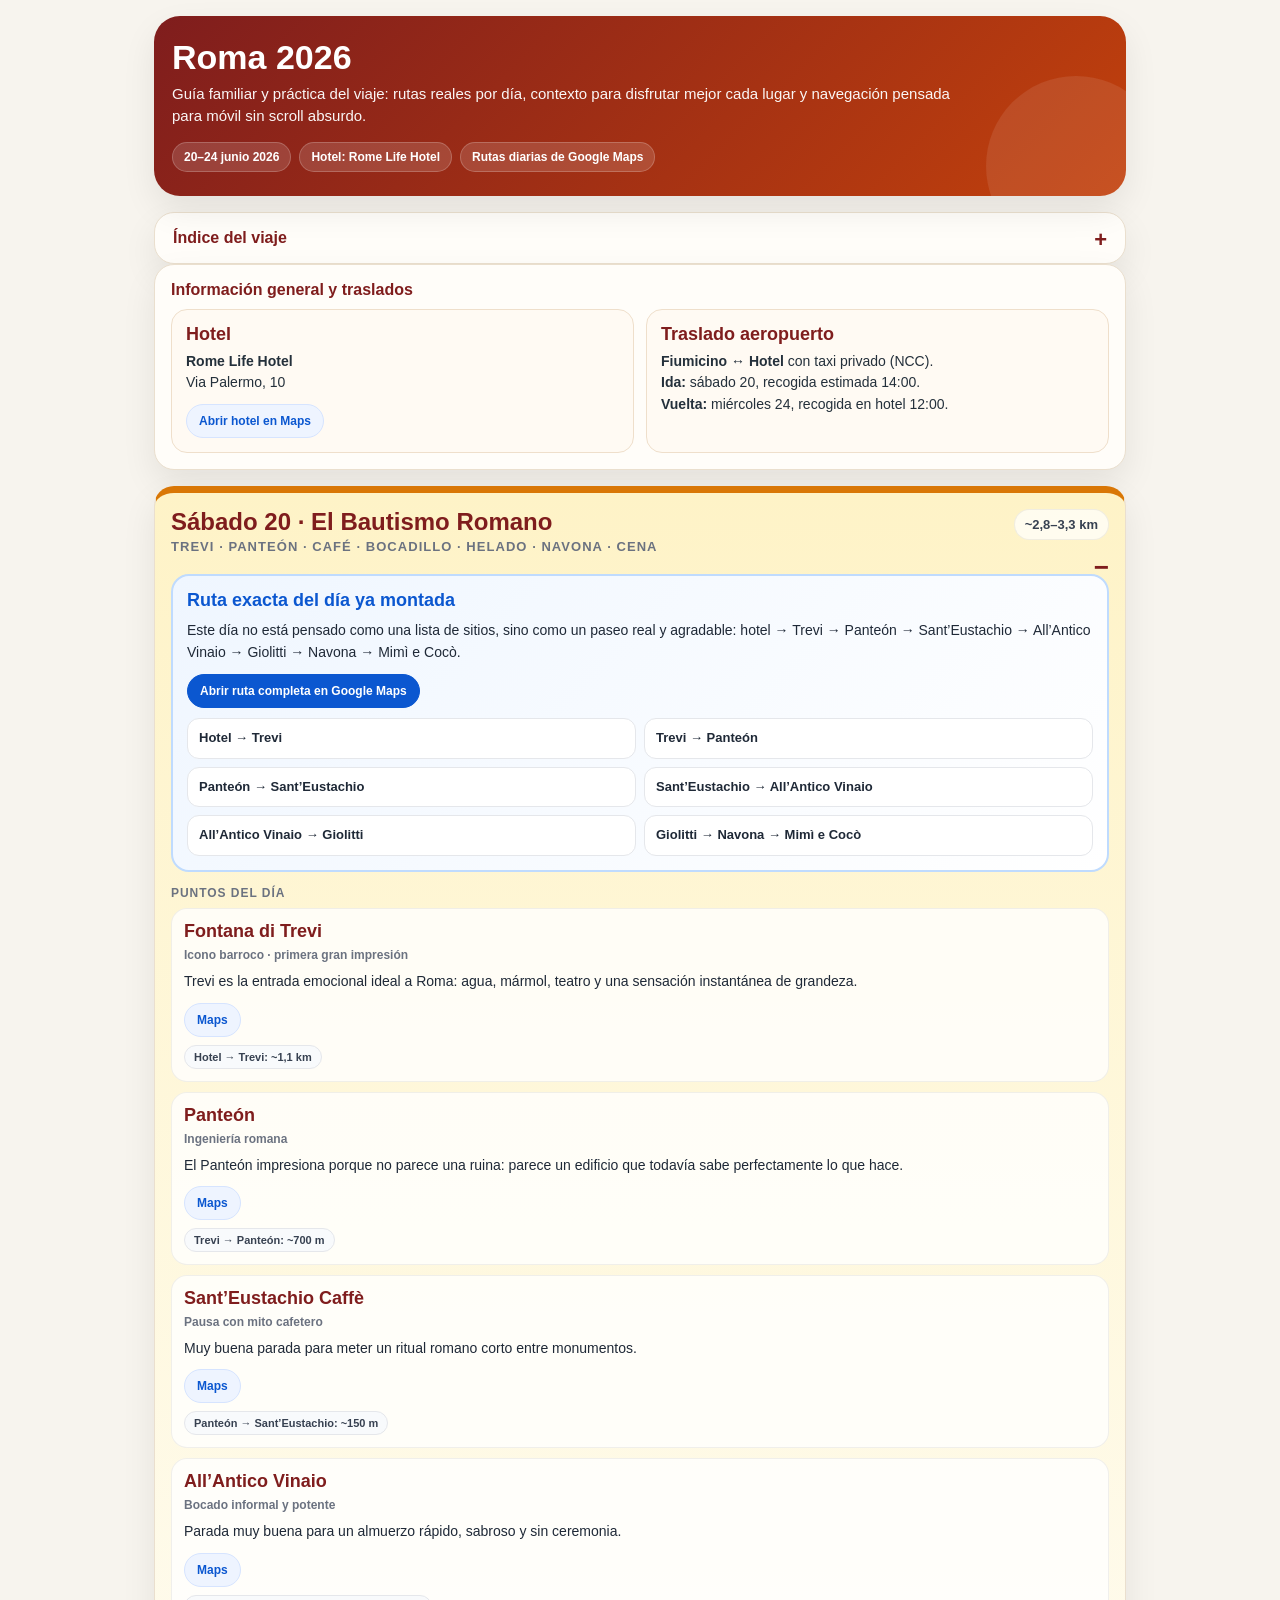
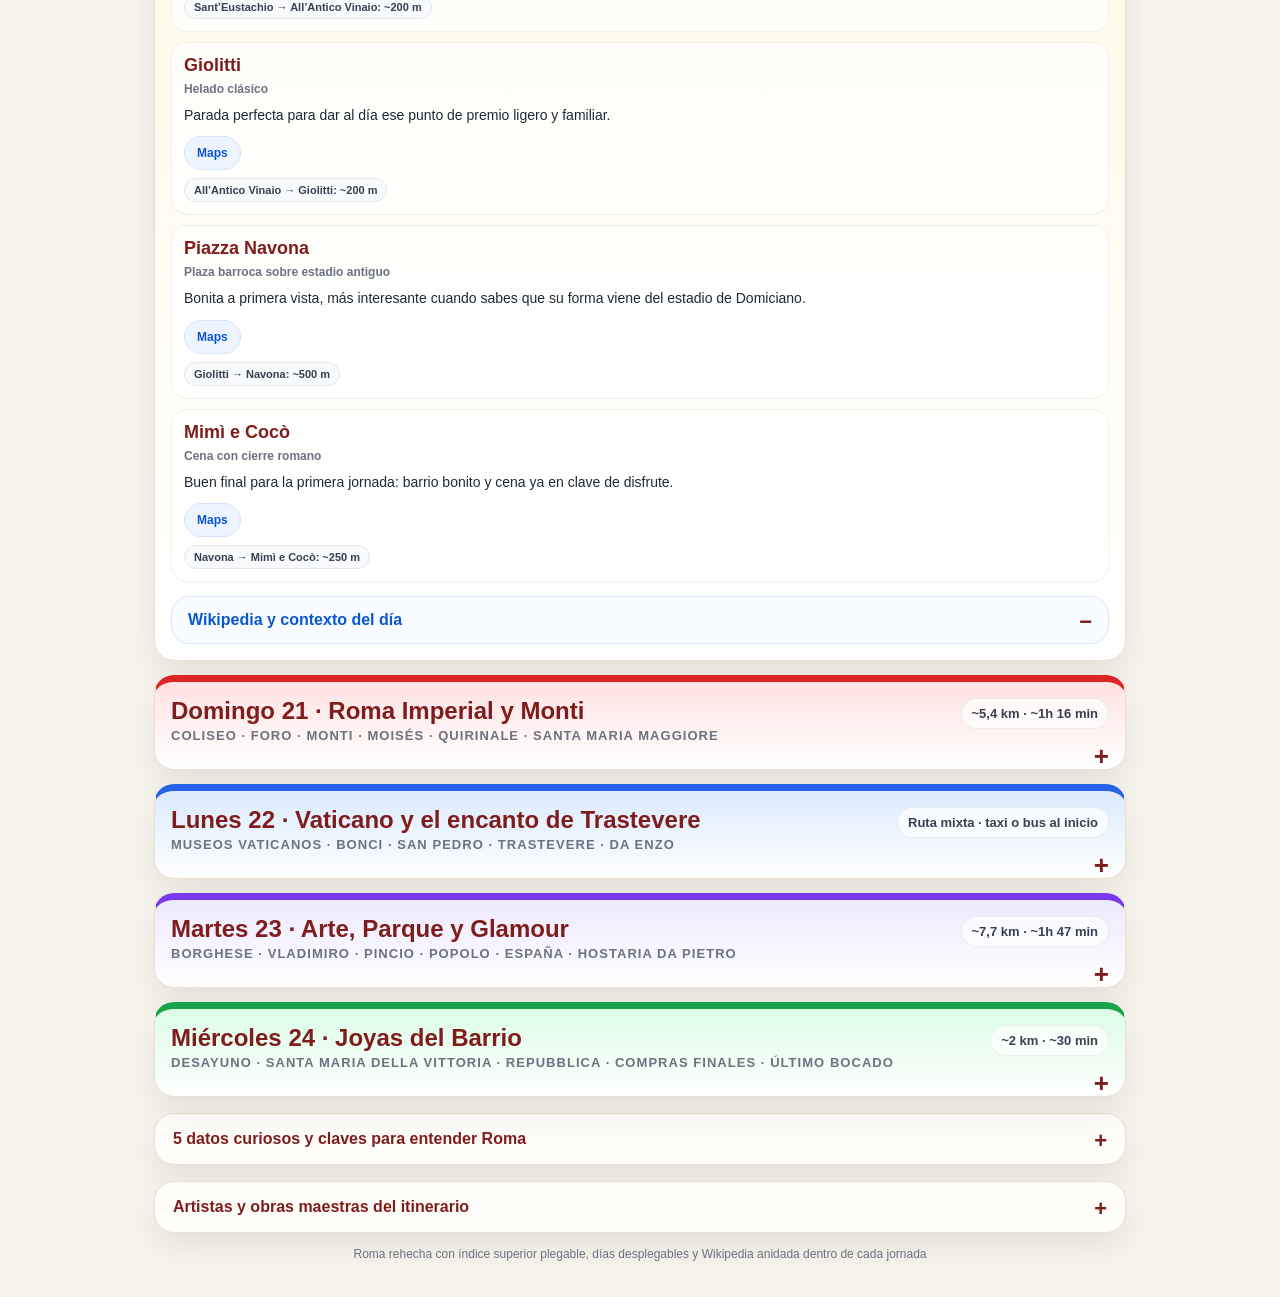
==== commit 9fafa106: "Restaura índice plegable y Wikipedia por día" ====
--- a/index.html
+++ b/index.html
@@ -1,14 +1,14 @@
 <!DOCTYPE html>
+
 <html lang="es">
 <head>
-  <meta charset="UTF-8">
-  <meta name="viewport" content="width=device-width, initial-scale=1.0, maximum-scale=1.0, user-scalable=no">
-  <title>Roma 2026</title>
-  <style>
+<meta charset="utf-8"/>
+<meta content="width=device-width, initial-scale=1.0, maximum-scale=1.0, user-scalable=no" name="viewport"/>
+<title>Roma 2026</title>
+<style>
     :root{
       --bg:#f7f4ee;--card:#fffdf9;--text:#1f2937;--muted:#6b7280;--line:#eadfce;--shadow:0 14px 34px rgba(0,0,0,.08);
-      --hero1:#7f1d1d;--hero2:#c2410c;
-      --route:#0b57d0;
+      --hero1:#7f1d1d;--hero2:#c2410c;--route:#0b57d0;
       --d1:#fef3c7;--d1a:#d97706;--d2:#fee2e2;--d2a:#dc2626;--d3:#dbeafe;--d3a:#2563eb;--d4:#ede9fe;--d4a:#7c3aed;--d5:#dcfce7;--d5a:#16a34a;
     }
     *{box-sizing:border-box}
@@ -21,291 +21,279 @@
     .hero p{margin:0;position:relative;z-index:1;max-width:780px;line-height:1.5;font-size:15px;opacity:.96}
     .meta{display:flex;flex-wrap:wrap;gap:8px;margin-top:14px;position:relative;z-index:1}
     .pill{display:inline-block;border-radius:999px;padding:7px 11px;font-size:12px;font-weight:800;background:rgba(255,255,255,.14);border:1px solid rgba(255,255,255,.2)}
-    .toc,.card,.day-card{background:var(--card);border:1px solid var(--line);border-radius:20px;box-shadow:var(--shadow)}
+    .toc,.card,.fold-card{background:var(--card);border:1px solid var(--line);border-radius:20px;box-shadow:var(--shadow)}
     .toc,.card{padding:16px;margin-bottom:16px}
     .toc-title,.section-title{font-weight:900;color:#7f1d1d;margin-bottom:10px}
     .day-menu{display:grid;grid-template-columns:1fr;gap:8px}
-    .day-jump{width:100%;text-align:left;border:1px solid #eadfce;background:#fff8ef;color:#7f1d1d;border-radius:14px;padding:12px 14px;font-size:14px;font-weight:900;cursor:pointer}
-    .day-jump:hover{background:#fff2df}
-    .grid{display:grid;grid-template-columns:1fr;gap:12px}
-    .info{background:#fffaf3;border:1px solid #efdfcb;border-radius:16px;padding:14px}
-    .info h3{margin:0 0 6px;font-size:18px;color:#7f1d1d}
-    .info p{margin:0;font-size:14px;line-height:1.55;color:#24303b}
-    .btnrow{display:flex;flex-wrap:wrap;gap:8px;margin-top:10px}
-    .btn{display:inline-flex;align-items:center;justify-content:center;background:#eef4ff;border:1px solid #d6e4ff;color:#0b57d0;text-decoration:none;padding:9px 12px;border-radius:999px;font-size:12px;font-weight:800}
+    .day-jump,.top-link{width:100%;text-align:left;border:1px solid #eadfce;background:#fff8ef;color:#7f1d1d;border-radius:14px;padding:12px 14px;font-size:14px;font-weight:900;cursor:pointer;text-decoration:none;display:block}
+    .day-jump:hover,.top-link:hover{background:#fff2df}
+    .grid{display:grid;grid-template-columns:1fr;gap:12px}.info{background:#fffaf3;border:1px solid #efdfcb;border-radius:16px;padding:14px}.info h3{margin:0 0 6px;font-size:18px;color:#7f1d1d}.info p{margin:0;font-size:14px;line-height:1.55;color:#24303b}
+    .btnrow{display:flex;flex-wrap:wrap;gap:8px;margin-top:10px}.btn{display:inline-flex;align-items:center;justify-content:center;background:#eef4ff;border:1px solid #d6e4ff;color:#0b57d0;text-decoration:none;padding:9px 12px;border-radius:999px;font-size:12px;font-weight:800}
     .days{display:grid;grid-template-columns:1fr;gap:14px}
-    .day-card{padding:16px;border-top:7px solid transparent;scroll-margin-top:16px}
-    .d1{background:linear-gradient(180deg,var(--d1),#fff);border-top-color:var(--d1a)}
-    .d2{background:linear-gradient(180deg,var(--d2),#fff);border-top-color:var(--d2a)}
-    .d3{background:linear-gradient(180deg,var(--d3),#fff);border-top-color:var(--d3a)}
-    .d4{background:linear-gradient(180deg,var(--d4),#fff);border-top-color:var(--d4a)}
-    .d5{background:linear-gradient(180deg,var(--d5),#fff);border-top-color:var(--d5a)}
-    .day-head{display:flex;justify-content:space-between;gap:10px;align-items:flex-start;flex-wrap:wrap;margin-bottom:8px}
-    .day-head h2{margin:0;font-size:24px;line-height:1.08;color:#7f1d1d}
-    .day-sub{font-size:13px;color:var(--muted);font-weight:700;text-transform:uppercase;letter-spacing:.08em;margin-top:4px}
-    .day-km{font-size:13px;font-weight:800;color:#374151;background:rgba(255,255,255,.7);padding:7px 10px;border-radius:999px;border:1px solid rgba(0,0,0,.06)}
-    .day-actions{display:flex;gap:8px;flex-wrap:wrap;margin:8px 0 4px}
-    .toggle-btn{border:1px solid #e6d7c3;background:#fff;color:#7f1d1d;border-radius:999px;padding:9px 12px;font-size:12px;font-weight:900;cursor:pointer}
-    .day-content{display:none;margin-top:12px}
-    .day-card.open .day-content{display:block}
-    .route-highlight{background:linear-gradient(135deg,#eff6ff,#ffffff);border:2px solid #bfdbfe;border-radius:18px;padding:14px;margin:12px 0 14px}
-    .route-highlight h3{margin:0 0 8px;color:var(--route);font-size:18px}
-    .route-highlight p{margin:0;font-size:14px;line-height:1.6}
-    .route-highlight .btnrow{margin-top:12px}
-    .route-main{background:#0b57d0;color:white;border:1px solid #0b57d0}
-    .tips,.point-panel{background:rgba(255,255,255,.78);border:1px solid rgba(0,0,0,.06);border-radius:16px;padding:12px}
-    .tips p,.point-panel p{margin:0;font-size:14px;line-height:1.6}
+    .day-card{border-radius:20px;overflow:hidden;border:1px solid var(--line);box-shadow:var(--shadow);background:var(--card)}
+    .d1{border-top:7px solid var(--d1a);background:linear-gradient(180deg,var(--d1),#fff)} .d2{border-top:7px solid var(--d2a);background:linear-gradient(180deg,var(--d2),#fff)} .d3{border-top:7px solid var(--d3a);background:linear-gradient(180deg,var(--d3),#fff)} .d4{border-top:7px solid var(--d4a);background:linear-gradient(180deg,var(--d4),#fff)} .d5{border-top:7px solid var(--d5a);background:linear-gradient(180deg,var(--d5),#fff)}
+    .day-card summary{list-style:none;cursor:pointer;padding:16px}.day-card summary::-webkit-details-marker{display:none}.day-card summary::after{content:'+';float:right;font-size:26px;font-weight:900;color:#7f1d1d;line-height:1}.day-card[open] summary::after{content:'−'}
+    .day-head{display:flex;justify-content:space-between;gap:10px;align-items:flex-start;flex-wrap:wrap}.day-head h2{margin:0;font-size:24px;line-height:1.08;color:#7f1d1d}.day-sub{font-size:13px;color:var(--muted);font-weight:700;text-transform:uppercase;letter-spacing:.08em;margin-top:4px}.day-km{font-size:13px;font-weight:800;color:#374151;background:rgba(255,255,255,.7);padding:7px 10px;border-radius:999px;border:1px solid rgba(0,0,0,.06)}
+    .day-content{padding:0 16px 16px}
+    .route-highlight{background:linear-gradient(135deg,#eff6ff,#ffffff);border:2px solid #bfdbfe;border-radius:18px;padding:14px;margin:4px 0 14px}.route-highlight h3{margin:0 0 8px;color:var(--route);font-size:18px}.route-highlight p{margin:0;font-size:14px;line-height:1.6}.route-main{background:#0b57d0;color:#fff;border:1px solid #0b57d0}
+    .tips,.point-panel{background:rgba(255,255,255,.78);border:1px solid rgba(0,0,0,.06);border-radius:16px;padding:12px}.tips p,.point-panel p{margin:0;font-size:14px;line-height:1.6}
     .block-title{font-size:12px;text-transform:uppercase;letter-spacing:.08em;color:var(--muted);font-weight:800;margin:14px 0 8px}
-    .step-strip{display:grid;grid-template-columns:1fr;gap:8px;margin-top:10px}
-    .step-chip{background:#fff;border:1px solid #e5e7eb;border-radius:12px;padding:10px 11px;font-size:13px;font-weight:800;line-height:1.45}
-    .point-list{display:grid;grid-template-columns:1fr;gap:10px}
-    .point-item{border:1px solid rgba(0,0,0,.06);border-radius:16px;background:rgba(255,255,255,.78);overflow:hidden}
-    .point-item summary{list-style:none;cursor:pointer;padding:14px 14px 12px;display:block}
-    .point-item summary::-webkit-details-marker{display:none}
-    .point-item summary::after{content:'+';float:right;font-size:20px;font-weight:900;color:#7f1d1d;line-height:1}
-    .point-item[open] summary::after{content:'−'}
-    .point-item h3{margin:0 28px 6px 0;font-size:18px;color:#7f1d1d}
-    .point-item .meta-line{font-size:12px;color:var(--muted);font-weight:700}
-    .point-panel{border:0;border-top:1px solid rgba(0,0,0,.06);border-radius:0 0 16px 16px}
-    .dist{display:inline-block;background:#f8fafc;border:1px solid #e5e7eb;border-radius:999px;padding:5px 9px;font-size:11px;font-weight:800;color:#374151;margin-top:8px}
-    .collapse-row{display:flex;justify-content:center;margin-top:14px}
-    .fold-card{background:var(--card);border:1px solid var(--line);border-radius:20px;box-shadow:var(--shadow);overflow:hidden;margin-top:16px}
-    .fold-card summary{list-style:none;cursor:pointer;padding:16px 18px;display:block;font-weight:900;color:#7f1d1d}
-    .fold-card summary::-webkit-details-marker{display:none}
-    .fold-card summary::after{content:'+';float:right;font-size:22px;font-weight:900;line-height:1;color:#7f1d1d}
-    .fold-card[open] summary::after{content:'−'}
-    .fold-body{padding:0 16px 16px}
-    .fold-body p{margin:0 0 12px;font-size:14px;line-height:1.65}
-    .artist-day{margin-top:10px}
-    .artist-day summary{padding:14px;background:#fff8ef;border:1px solid #eadfce;border-radius:14px;color:#7f1d1d;font-size:15px}
-    .artist-list{margin:10px 0 0 0;padding-left:20px}
-    .artist-list li{margin:0 0 12px;line-height:1.6}
+    .step-strip{display:grid;grid-template-columns:1fr;gap:8px;margin-top:10px}.step-chip{background:#fff;border:1px solid #e5e7eb;border-radius:12px;padding:10px 11px;font-size:13px;font-weight:800;line-height:1.45}
+    .point-list{display:grid;grid-template-columns:1fr;gap:10px}.point-item{border:1px solid rgba(0,0,0,.06);border-radius:16px;background:rgba(255,255,255,.78);overflow:hidden}.point-item summary{padding:14px 14px 12px}.point-item summary::after{content:'+';float:right;font-size:20px;font-weight:900;color:#7f1d1d;line-height:1}.point-item[open] summary::after{content:'−'}.point-item h3{margin:0 28px 6px 0;font-size:18px;color:#7f1d1d}.point-item .meta-line{font-size:12px;color:var(--muted);font-weight:700}.point-panel{border:0;border-top:1px solid rgba(0,0,0,.06);border-radius:0 0 16px 16px}.dist{display:inline-block;background:#f8fafc;border:1px solid #e5e7eb;border-radius:999px;padding:5px 9px;font-size:11px;font-weight:800;color:#374151;margin-top:8px}
+    .wiki-box{margin-top:14px;border:1px solid #d8e5ff;border-radius:18px;background:#f8fbff;overflow:hidden}.wiki-box summary{list-style:none;cursor:pointer;padding:14px 16px;font-weight:900;color:#0b57d0}.wiki-box summary::-webkit-details-marker{display:none}.wiki-box summary::after{content:'+';float:right;font-size:22px;font-weight:900;line-height:1}.wiki-box[open] summary::after{content:'−'}.wiki-body{padding:0 16px 16px}.wiki-links{margin:0 0 14px;padding-left:18px}.wiki-links li{margin:8px 0;line-height:1.5}.wiki-links a{color:#0b57d0;text-decoration:none;font-weight:700}
+    .fold-card{overflow:hidden;margin-top:16px}.fold-card summary{list-style:none;cursor:pointer;padding:16px 18px;display:block;font-weight:900;color:#7f1d1d}.fold-card summary::-webkit-details-marker{display:none}.fold-card summary::after{content:'+';float:right;font-size:22px;font-weight:900;line-height:1;color:#7f1d1d}.fold-card[open] summary::after{content:'−'}.fold-body{padding:0 16px 16px}.fold-body p{margin:0 0 12px;font-size:14px;line-height:1.65}
+    .artist-day{margin-top:10px}.artist-day summary{padding:14px;background:#fff8ef;border:1px solid #eadfce;border-radius:14px;color:#7f1d1d;font-size:15px}.artist-list{margin:10px 0 0 0;padding-left:20px}.artist-list li{margin:0 0 12px;line-height:1.6}
+    
+    .index-card{padding:16px;margin-bottom:16px}
+    .index-intro{margin:0 0 12px;font-size:14px;line-height:1.6;color:#24303b}
+    .index-day{background:#fffaf3;border:1px solid #efdfcb;border-radius:16px;padding:12px 14px;margin-top:10px}
+    .index-day summary{list-style:none;cursor:pointer;font-weight:900;color:#7f1d1d;padding:0}
+    .index-day summary::-webkit-details-marker{display:none}
+    .index-day summary::after{content:'+';float:right;font-size:20px;font-weight:900;line-height:1}
+    .index-day[open] summary::after{content:'−'}
+    .index-links{margin:10px 0 0;padding-left:18px}
+    .index-links li{margin:8px 0;color:#24303b;line-height:1.5}
+    .index-links a{color:#0b57d0;text-decoration:none;font-weight:700}
+    .point{background:rgba(255,255,255,.78);border:1px solid rgba(0,0,0,.06);border-radius:16px;padding:12px}
+    .point h3{margin:0 0 6px;font-size:18px;color:#7f1d1d}
+    .point .meta-line{font-size:12px;color:var(--muted);font-weight:700;margin-bottom:8px}
+    .point p{margin:0;font-size:14px;line-height:1.6}
+    .learn-grid{display:grid;grid-template-columns:1fr;gap:12px}
+    .learn-card{background:#fffaf3;border:1px solid #efdfcb;border-radius:16px;padding:14px}
+    .learn-card h3{margin:0 0 8px;font-size:18px;color:#7f1d1d}
+    .learn-card p{margin:0;font-size:14px;line-height:1.6;color:#24303b}
+    .learn-card ul{margin:10px 0 0;padding-left:18px}
+    .learn-card li{margin:8px 0;line-height:1.55}
+    .era{margin-top:10px;padding-top:10px;border-top:1px solid #efdfcb}
+
     .footer{text-align:center;color:var(--muted);font-size:12px;margin-top:14px}
     @media (min-width:900px){.grid{grid-template-columns:1fr 1fr}.step-strip{grid-template-columns:repeat(2,minmax(0,1fr))}}
   </style>
 </head>
 <body>
-  <main class="wrap">
-    <header class="hero">
-      <h1>Roma 2026</h1>
-      <p>Guía familiar y práctica del viaje: rutas reales por día, contexto para disfrutar mejor cada lugar, enlaces directos a Google Maps y una lectura mucho más cómoda desde móvil. Aquí mandan el uso real y la claridad.</p>
-      <div class="meta"><span class="pill">20–24 junio 2026</span><span class="pill">Hotel: Rome Life Hotel</span><span class="pill">Rutas diarias de Google Maps</span></div>
-    </header>
-
-    <section class="toc">
-      <div class="toc-title">Abrir por días</div>
-      <div class="day-menu">
-        <button class="day-jump" data-target="d1">Sábado 20 · El Bautismo Romano</button>
-        <button class="day-jump" data-target="d2">Domingo 21 · Roma Imperial y Monti</button>
-        <button class="day-jump" data-target="d3">Lunes 22 · Vaticano y Trastevere</button>
-        <button class="day-jump" data-target="d4">Martes 23 · Arte, Parque y Glamour</button>
-        <button class="day-jump" data-target="d5">Miércoles 24 · Joyas del Barrio</button>
-        <a class="btn" href="#artistas">Artistas y obras maestras</a>
-      </div>
-    </section>
-
-    <section class="card">
-      <div class="section-title">Información general y traslados</div>
-      <div class="grid">
-        <div class="info"><h3>Hotel</h3><p><strong>Rome Life Hotel</strong><br>Via Palermo, 10</p><div class="btnrow"><a class="btn" href="https://maps.google.com/?q=Rome+Life+Hotel+Via+Palermo+10+Roma" target="_blank">Abrir hotel en Maps</a></div></div>
-        <div class="info"><h3>Traslado aeropuerto</h3><p><strong>Fiumicino ↔ Hotel</strong> con taxi privado (NCC).<br><strong>Ida:</strong> sábado 20, recogida estimada 14:00.<br><strong>Vuelta:</strong> miércoles 24, recogida en hotel 12:00.</p></div>
-      </div>
-    </section>
-
-    <section class="days">
-      <article id="d1" class="day-card d1 open">
-        <div class="day-head"><div><h2>Sábado 20 · El Bautismo Romano</h2><div class="day-sub">Trevi · Panteón · café · bocadillo · helado · Navona · cena</div></div><div class="day-km">~2,8–3,3 km</div></div>
-        <div class="day-actions"><button class="toggle-btn day-toggle" data-target="d1">Contraer / expandir</button></div>
-        <div class="day-content">
-          <div class="route-highlight"><h3>Ruta exacta del día</h3><p>Este día no está pensado como una lista de sitios, sino como un paseo real y agradable: hotel → Trevi → Panteón → Sant’Eustachio → All’Antico Vinaio → Giolitti → Navona → Mimì e Cocò.</p><div class="btnrow"><a class="btn route-main" href="https://www.google.com/maps/dir/Rome+Life+Hotel,+Via+Palermo,+10,+00184+Roma+RM,+Italia/Fontana+di+Trevi,+Piazza+di+Trevi,+00187+Roma+RM,+Italia/Panteon+de+Roma,+Piazza+della+Rotonda,+00186+Roma+RM,+Italia/Sant%27Eustachio+Caff%C3%A8,+Piazza+di+S.+Eustachio,+82,+00186+Roma+RM,+Italia/All%27Antico+Vinaio,+Piazza+della+Maddalena,+3,+00186+Roma+RM,+Italia/Heladeria+Giolitti+%7C+Roma,+Via+degli+Uffici+del+Vicario,+40,+00186+Roma+RM,+Italia/Plaza+Navona,+Piazza+Navona,+00186+Roma+RM,+Italia/Mim%C3%AC+e+Coc%C3%B2,+V.+del+Governo+Vecchio,+72,+00186+Roma+RM,+Italia/" target="_blank">Abrir ruta completa en Google Maps</a></div><div class="step-strip"><div class="step-chip">Hotel → Trevi</div><div class="step-chip">Trevi → Panteón</div><div class="step-chip">Panteón → Sant’Eustachio</div><div class="step-chip">Sant’Eustachio → All’Antico Vinaio</div><div class="step-chip">All’Antico Vinaio → Giolitti</div><div class="step-chip">Giolitti → Navona → Mimì e Cocò</div></div></div>
-          <div class="block-title">Puntos del día</div>
-          <div class="point-list">
-            <details class="point-item"><summary><h3>Fontana di Trevi</h3><div class="meta-line">Icono barroco · primera gran impresión</div></summary><div class="point-panel"><p>Trevi es la entrada emocional ideal a Roma: agua, mármol, teatro y una sensación instantánea de grandeza.</p><div class="btnrow"><a class="btn" href="https://maps.google.com/?q=Fontana+di+Trevi" target="_blank">Maps</a></div><div class="dist">Hotel → Trevi: ~1,1 km</div></div></details>
-            <details class="point-item"><summary><h3>Panteón</h3><div class="meta-line">Ingeniería romana</div></summary><div class="point-panel"><p>El Panteón impresiona porque no parece una ruina: parece un edificio que todavía sabe perfectamente lo que hace.</p><div class="btnrow"><a class="btn" href="https://maps.google.com/?q=Panteon+Roma" target="_blank">Maps</a></div><div class="dist">Trevi → Panteón: ~700 m</div></div></details>
-            <details class="point-item"><summary><h3>Sant’Eustachio Caffè</h3><div class="meta-line">Pausa con mito cafetero</div></summary><div class="point-panel"><p>Muy buena parada para meter un ritual romano corto entre monumentos.</p><div class="btnrow"><a class="btn" href="https://maps.google.com/?q=Sant%27Eustachio+Caffe+Roma" target="_blank">Maps</a></div><div class="dist">Panteón → Sant’Eustachio: ~150 m</div></div></details>
-            <details class="point-item"><summary><h3>All’Antico Vinaio</h3><div class="meta-line">Bocado informal y potente</div></summary><div class="point-panel"><p>Parada muy buena para un almuerzo rápido, sabroso y sin ceremonia.</p><div class="btnrow"><a class="btn" href="https://maps.google.com/?q=All%27Antico+Vinaio+Piazza+della+Maddalena+Roma" target="_blank">Maps</a></div><div class="dist">Sant’Eustachio → All’Antico Vinaio: ~200 m</div></div></details>
-            <details class="point-item"><summary><h3>Giolitti</h3><div class="meta-line">Helado clásico</div></summary><div class="point-panel"><p>Parada perfecta para dar al día ese punto de premio ligero y familiar.</p><div class="btnrow"><a class="btn" href="https://maps.google.com/?q=Giolitti+Roma" target="_blank">Maps</a></div><div class="dist">All’Antico Vinaio → Giolitti: ~200 m</div></div></details>
-            <details class="point-item"><summary><h3>Piazza Navona</h3><div class="meta-line">Plaza barroca sobre estadio antiguo</div></summary><div class="point-panel"><p>Bonita a primera vista, más interesante cuando sabes que su forma viene del estadio de Domiciano.</p><div class="btnrow"><a class="btn" href="https://maps.google.com/?q=Piazza+Navona" target="_blank">Maps</a></div><div class="dist">Giolitti → Navona: ~500 m</div></div></details>
-            <details class="point-item"><summary><h3>Mimì e Cocò</h3><div class="meta-line">Cena con cierre romano</div></summary><div class="point-panel"><p>Buen final para la primera jornada: barrio bonito y cena ya en clave de disfrute.</p><div class="btnrow"><a class="btn" href="https://maps.google.com/?q=Mimi+e+Coco+Roma" target="_blank">Maps</a></div><div class="dist">Navona → Mimì e Cocò: ~250 m</div></div></details>
-          </div>
-          <div class="collapse-row"><button class="toggle-btn day-toggle" data-target="d1">Contraer día</button></div>
-        </div>
-      </article>
-
-      <article id="d2" class="day-card d2">
-        <div class="day-head"><div><h2>Domingo 21 · Roma Imperial y Monti</h2><div class="day-sub">Coliseo · Foro · Monti · Moisés · Quirinale · Santa Maria Maggiore</div></div><div class="day-km">~5,4 km · ~1h 16 min</div></div>
-        <div class="day-actions"><button class="toggle-btn day-toggle" data-target="d2">Contraer / expandir</button></div>
-        <div class="day-content">
-          <div class="route-highlight"><h3>Ruta exacta del día</h3><p>Recorrido circular muy sólido: hotel → Coliseo → Foro/Palatino → Taverna dei Fori Imperiali → San Pietro in Vincoli → Quirinale → Santa Maria Maggiore → hotel.</p><div class="btnrow"><a class="btn route-main" href="https://www.google.com/maps/dir/Rome+Life+Hotel,+Via+Palermo,+10,+Roma+RM,+Italy/Colosseum,+Piazza+del+Colosseo,+1,+Roma+RM,+Italy/Roman+Forum,+Rome,+Metropolitan+City+of+Rome+Capital,+Italy/La+Taverna+dei+Fori+Imperiali,+Via+della+Madonna+dei+Monti,+9,+Roma+RM,+Italy/Basilica+of+San+Pietro+in+Vincoli,+Piazza+di+San+Pietro+in+Vincoli,+4%2FA,+Roma+RM,+Italy/Piazza+del+Quirinale,+Piazza+del+Quirinale,+Roma+RM,+Italia/Papal+Basilica+of+Saint+Mary+Major,+Piazza+di+Santa+Maria+Maggiore,+Roma+RM,+Italy/Rome+Life+Hotel,+Via+Palermo,+10,+Roma+RM,+Italy/" target="_blank">Abrir ruta completa en Google Maps</a></div><div class="step-strip"><div class="step-chip">Hotel → Coliseo</div><div class="step-chip">Coliseo → Foro / Palatino</div><div class="step-chip">Foro → La Taverna</div><div class="step-chip">La Taverna → San Pietro in Vincoli</div><div class="step-chip">San Pietro → Quirinale</div><div class="step-chip">Quirinale → Santa Maria Maggiore → Hotel</div></div></div>
-          <div class="tips"><p><strong>Consejos útiles:</strong> ir directos al punto de entrada de la reserva del Coliseo y entrar al Foro/Palatino por Via di San Gregorio para evitar multitudes.</p></div>
-          <div class="block-title">Puntos del día</div>
-          <div class="point-list">
-            <details class="point-item"><summary><h3>Coliseo</h3><div class="meta-line">La máquina del espectáculo imperial</div></summary><div class="point-panel"><p>No era solo un anfiteatro: era propaganda, técnica y control emocional a escala de masas.</p><div class="btnrow"><a class="btn" href="https://maps.google.com/?q=Colosseum+Rome" target="_blank">Maps</a></div><div class="dist">Hotel → Coliseo: ~1,2 km</div></div></details>
-            <details class="point-item"><summary><h3>Foro Romano y Palatino</h3><div class="meta-line">Poder, mito y organización</div></summary><div class="point-panel"><p>Aquí se entiende que Roma no dominó solo con ejército, sino con instituciones y símbolos.</p><div class="btnrow"><a class="btn" href="https://maps.google.com/?q=Roman+Forum+Rome" target="_blank">Maps</a></div><div class="dist">Coliseo → Foro/Palatino: ~300 m</div></div></details>
-            <details class="point-item"><summary><h3>La Taverna dei Fori Imperiali</h3><div class="meta-line">Almuerzo en Monti</div></summary><div class="point-panel"><p>Parada perfecta para comer bien sin romper el día.</p><div class="btnrow"><a class="btn" href="https://maps.google.com/?q=La+Taverna+dei+Fori+Imperiali+Roma" target="_blank">Maps</a></div><div class="dist">Foro → almuerzo: ~450 m</div></div></details>
-            <details class="point-item"><summary><h3>San Pietro in Vincoli</h3><div class="meta-line">El Moisés de Miguel Ángel</div></summary><div class="point-panel"><p>Parada muy buena porque concentra una obra potentísima en un espacio menos saturado.</p><div class="btnrow"><a class="btn" href="https://maps.google.com/?q=San+Pietro+in+Vincoli+Rome" target="_blank">Maps</a></div><div class="dist">La Taverna → San Pietro in Vincoli: ~450 m</div></div></details>
-            <details class="point-item"><summary><h3>Piazza del Quirinale</h3><div class="meta-line">Roma institucional</div></summary><div class="point-panel"><p>Plaza sobria y elegante con muy buena sensación de ciudad monumental sin caos.</p><div class="btnrow"><a class="btn" href="https://maps.google.com/?q=Piazza+del+Quirinale+Rome" target="_blank">Maps</a></div><div class="dist">San Pietro in Vincoli → Quirinale: ~900 m</div></div></details>
-            <details class="point-item"><summary><h3>Santa Maria Maggiore</h3><div class="meta-line">Final grande antes del hotel</div></summary><div class="point-panel"><p>Muy buen cierre del día por escala, riqueza y proximidad al regreso.</p><div class="btnrow"><a class="btn" href="https://maps.google.com/?q=Santa+Maria+Maggiore+Rome" target="_blank">Maps</a></div><div class="dist">Quirinale → Santa Maria Maggiore: ~1,1 km</div></div></details>
-          </div>
-          <div class="collapse-row"><button class="toggle-btn day-toggle" data-target="d2">Contraer día</button></div>
-        </div>
-      </article>
-
-      <article id="d3" class="day-card d3">
-        <div class="day-head"><div><h2>Lunes 22 · Vaticano y el encanto de Trastevere</h2><div class="day-sub">Museos Vaticanos · Bonci · San Pedro · Trastevere · Da Enzo</div></div><div class="day-km">Ruta mixta · taxi o bus al inicio</div></div>
-        <div class="day-actions"><button class="toggle-btn day-toggle" data-target="d3">Contraer / expandir</button></div>
-        <div class="day-content">
-          <div class="route-highlight"><h3>Ruta exacta del día</h3><p>Día muy bien hilado: hotel → Museos Vaticanos → Bonci → San Pedro → Santa Maria in Trastevere → Da Enzo. No es una lista de visitas, es un día completo.</p><div class="btnrow"><a class="btn route-main" href="https://www.google.com/maps/dir/Rome+Life+Hotel,+Via+Palermo,+10,+Roma+RM,+Italy/Vatican+Museums,+Vatican+City/Bonci+Pizzarium,+Via+della+Meloria,+43,+Roma+RM,+Italia/Saint+Peter%E2%80%99s+Basilica,+Piazza+San+Pietro,+Citt%C3%A0+del+Vaticano,+Vatican+City/Basilica+of+Santa+Maria+in+Trastevere,+Piazza+di+Santa+Maria+in+Trastevere,+Roma+RM,+Italy/Trattoria+Da+Enzo,+Via+dei+Vascellari,+29,+Roma+RM,+Italia/" target="_blank">Abrir ruta completa en Google Maps</a></div><div class="step-strip"><div class="step-chip">Hotel → Museos Vaticanos</div><div class="step-chip">Museos → Bonci</div><div class="step-chip">Bonci → San Pedro</div><div class="step-chip">San Pedro → Trastevere</div><div class="step-chip">Santa Maria in Trastevere → Da Enzo</div></div></div>
-          <div class="tips"><p><strong>Consejo útil:</strong> dentro de los Museos Vaticanos, ir directos a la Capilla Sixtina antes de que suba demasiado la densidad de gente.</p></div>
-          <div class="block-title">Puntos del día</div>
-          <div class="point-list">
-            <details class="point-item"><summary><h3>Museos Vaticanos y Capilla Sixtina</h3><div class="meta-line">Arte enorme y poder bien escenificado</div></summary><div class="point-panel"><p>Aquí la belleza comunica autoridad, continuidad y prestigio. La Sixtina es uno de esos lugares donde lo importante no es solo verla, sino sentir el efecto que produce.</p><div class="btnrow"><a class="btn" href="https://maps.google.com/?q=Vatican+Museums" target="_blank">Maps</a></div></div></details>
-            <details class="point-item"><summary><h3>Pizzarium Bonci</h3><div class="meta-line">Almuerzo práctico</div></summary><div class="point-panel"><p>Parada inteligente: comes muy bien, rápido y con identidad propia, sin hipotecar el ritmo del día.</p><div class="btnrow"><a class="btn" href="https://maps.google.com/?q=Bonci+Pizzarium+Rome" target="_blank">Maps</a></div><div class="dist">Museos → Bonci: ~700 m</div></div></details>
-            <details class="point-item"><summary><h3>Basílica de San Pedro</h3><div class="meta-line">Escala y mármol</div></summary><div class="point-panel"><p>La Piedad y la cúpula convierten la visita en algo mucho más que religioso.</p><div class="btnrow"><a class="btn" href="https://maps.google.com/?q=Saint+Peter%27s+Basilica" target="_blank">Maps</a></div><div class="dist">Bonci → San Pedro: ~1,5 km</div></div></details>
-            <details class="point-item"><summary><h3>Santa Maria in Trastevere</h3><div class="meta-line">Barrio con vida</div></summary><div class="point-panel"><p>Trastevere es ideal para bajar pulsaciones y pasar del gran aparato monumental a una Roma más humana.</p><div class="btnrow"><a class="btn" href="https://maps.google.com/?q=Santa+Maria+in+Trastevere" target="_blank">Maps</a></div><div class="dist">San Pedro → Trastevere: ~2,4 km</div></div></details>
-            <details class="point-item"><summary><h3>Da Enzo al 29</h3><div class="meta-line">Cena auténtica</div></summary><div class="point-panel"><p>Muy buena forma de cerrar: cocina tradicional, barrio bonito y sensación de haber vivido un día completo.</p><div class="btnrow"><a class="btn" href="https://maps.google.com/?q=Da+Enzo+al+29+Rome" target="_blank">Maps</a></div><div class="dist">Santa Maria in Trastevere → Da Enzo: ~650 m</div></div></details>
-          </div>
-          <div class="collapse-row"><button class="toggle-btn day-toggle" data-target="d3">Contraer día</button></div>
-        </div>
-      </article>
-
-      <article id="d4" class="day-card d4">
-        <div class="day-head"><div><h2>Martes 23 · Arte, Parque y Glamour</h2><div class="day-sub">Borghese · Vladimiro · Pincio · Popolo · España · Hostaria da Pietro</div></div><div class="day-km">~7,7 km · ~1h 47 min</div></div>
-        <div class="day-actions"><button class="toggle-btn day-toggle" data-target="d4">Contraer / expandir</button></div>
-        <div class="day-content">
-          <div class="route-highlight"><h3>Ruta exacta del día</h3><p>Ruta elegante y muy completa: hotel → Borghese → Vladimiro → Pincio → Popolo → España → Hostaria da Pietro → hotel.</p><div class="btnrow"><a class="btn route-main" href="https://www.google.com/maps/dir/Rome+Life+Hotel,+Via+Palermo,+10,+Roma+RM,+Italy/Galleria+Borghese,+Piazzale+Scipione+Borghese,+5,+Roma+RM,+Italy/Vladimiro,+Via+Aurora,+37,+Roma+RM,+Italy/Passeggiata+del+Pincio,+Viale+Gabriele+D%27Annunzio,+Roma+RM,+Italia/Piazza+del+Popolo,+Piazza+del+Popolo,+Roma+RM,+Italy/Piazza+di+Spagna,+Piazza+di+Spagna,+Roma+RM,+Italy/Hostaria+Da+Pietro,+Via+di+Ges%C3%B9+e+Maria,+18,+Roma+RM,+Italia/Rome+Life+Hotel,+Via+Palermo,+10,+Roma+RM,+Italy/" target="_blank">Abrir ruta completa en Google Maps</a></div><div class="step-strip"><div class="step-chip">Hotel → Borghese</div><div class="step-chip">Borghese → Vladimiro</div><div class="step-chip">Vladimiro → Pincio</div><div class="step-chip">Pincio → Popolo</div><div class="step-chip">Popolo → España</div><div class="step-chip">España → Da Pietro → Hotel</div></div></div>
-          <div class="tips"><p><strong>Consejo útil:</strong> reservar la Galería Borghese con antelación en la web oficial. Es el día más elegante y agradecido para ir sin prisas.</p></div>
-          <div class="block-title">Puntos del día</div>
-          <div class="point-list">
-            <details class="point-item"><summary><h3>Galleria Borghese</h3><div class="meta-line">Arte potente</div></summary><div class="point-panel"><p>Bernini aquí parece hacer trampa. Es una visita perfecta para recordar que el arte también puede ser virtuosismo técnico.</p><div class="btnrow"><a class="btn" href="https://maps.google.com/?q=Galleria+Borghese+Rome" target="_blank">Maps</a></div></div></details>
-            <details class="point-item"><summary><h3>Vladimiro</h3><div class="meta-line">Almuerzo fino</div></summary><div class="point-panel"><p>Muy buena parada para un día de tono más elegante.</p><div class="btnrow"><a class="btn" href="https://maps.google.com/?q=Vladimiro+Rome" target="_blank">Maps</a></div><div class="dist">Borghese → Vladimiro: ~1,2 km</div></div></details>
-            <details class="point-item"><summary><h3>Terraza del Pincio</h3><div class="meta-line">Panorámica de Roma</div></summary><div class="point-panel"><p>Es uno de esos sitios que ordenan la ciudad en la cabeza.</p><div class="btnrow"><a class="btn" href="https://maps.google.com/?q=Pincio+Rome" target="_blank">Maps</a></div><div class="dist">Vladimiro → Pincio: ~1,2 km</div></div></details>
-            <details class="point-item"><summary><h3>Piazza del Popolo</h3><div class="meta-line">Puerta monumental</div></summary><div class="point-panel"><p>Muy buena transición entre mirador y centro noble.</p><div class="btnrow"><a class="btn" href="https://maps.google.com/?q=Piazza+del+Popolo+Rome" target="_blank">Maps</a></div><div class="dist">Pincio → Popolo: ~400 m</div></div></details>
-            <details class="point-item"><summary><h3>Piazza di Spagna</h3><div class="meta-line">Escalinata y ambiente</div></summary><div class="point-panel"><p>Aquí la gracia es el conjunto: gente, escalinata, tiendas y ritmo.</p><div class="btnrow"><a class="btn" href="https://maps.google.com/?q=Piazza+di+Spagna+Rome" target="_blank">Maps</a></div><div class="dist">Popolo → España: ~1,2 km</div></div></details>
-            <details class="point-item"><summary><h3>Hostaria da Pietro</h3><div class="meta-line">Última cena</div></summary><div class="point-panel"><p>Muy buen lugar para despedir el viaje con una cena sólida y romana de verdad.</p><div class="btnrow"><a class="btn" href="https://maps.google.com/?q=Hostaria+Da+Pietro+Rome" target="_blank">Maps</a></div><div class="dist">España → Hostaria da Pietro: ~450 m</div></div></details>
-          </div>
-          <div class="collapse-row"><button class="toggle-btn day-toggle" data-target="d4">Contraer día</button></div>
-        </div>
-      </article>
-
-      <article id="d5" class="day-card d5">
-        <div class="day-head"><div><h2>Miércoles 24 · Joyas del Barrio</h2><div class="day-sub">Desayuno · Santa Maria della Vittoria · Repubblica · compras finales · último bocado</div></div><div class="day-km">~2 km · ~30 min</div></div>
-        <div class="day-actions"><button class="toggle-btn day-toggle" data-target="d5">Contraer / expandir</button></div>
-        <div class="day-content">
-          <div class="route-highlight"><h3>Ruta exacta del día</h3><p>Mañana muy cómoda y bien pensada: hotel → Regoli → Santa Maria della Vittoria → Repubblica → Roscioli / Castroni → hotel.</p><div class="btnrow"><a class="btn route-main" href="https://www.google.com/maps/dir/Rome+Life+Hotel,+Via+Palermo,+10,+00184+Roma+RM,+Italia/Regoli+Pasticceria,+Via+dello+Statuto,+60,+00185+Roma+RM,+Italia/Iglesia+de+Santa+Mar%C3%ADa+de+la+Victoria,+Via+Venti+Settembre,+17,+00187+Roma+RM,+Italia/Piazza+della+Repubblica,+P.za+della+Repubblica,+00185+Roma+RM,+Italia/Antico+Forno+Roscioli,+Via+dei+Chiavari,+34,+00186+Roma+RM,+Italia/Rome+Life+Hotel,+Via+Palermo,+10,+00184+Roma+RM,+Italia/" target="_blank">Abrir ruta completa en Google Maps</a></div><div class="step-strip"><div class="step-chip">Hotel → Regoli</div><div class="step-chip">Regoli → Santa Maria della Vittoria</div><div class="step-chip">Santa Maria della Vittoria → Repubblica</div><div class="step-chip">Repubblica → Roscioli / Castroni</div><div class="step-chip">Regreso al hotel</div></div></div>
-          <div class="tips"><p><strong>Consejo útil:</strong> si queréis el maritozzo más famoso, Regoli es la opción sagrada. Este último día debe ser suave y sin tensión.</p></div>
-          <div class="block-title">Puntos del día</div>
-          <div class="point-list">
-            <details class="point-item"><summary><h3>Regoli Pasticceria</h3><div class="meta-line">Desayuno de despedida</div></summary><div class="point-panel"><p>Muy buena forma de empezar el último día y cerrar el viaje con algo memorable desde el desayuno.</p><div class="btnrow"><a class="btn" href="https://maps.google.com/?q=Regoli+Pasticceria+Rome" target="_blank">Maps</a></div><div class="dist">Hotel → Regoli: ~1 km</div></div></details>
-            <details class="point-item"><summary><h3>Santa Maria della Vittoria</h3><div class="meta-line">Bernini en versión total</div></summary><div class="point-panel"><p>El Éxtasis de Santa Teresa es una de esas obras que justifican por sí solas una parada.</p><div class="btnrow"><a class="btn" href="https://maps.google.com/?q=Santa+Maria+della+Vittoria+Rome" target="_blank">Maps</a></div><div class="dist">Regoli → Santa Maria della Vittoria: ~1,4 km</div></div></details>
-            <details class="point-item"><summary><h3>Piazza della Repubblica y Santa Maria degli Angeli</h3><div class="meta-line">Escala imperial reutilizada</div></summary><div class="point-panel"><p>Aquí impresiona especialmente la sensación de tamaño y el origen romano de su espacio.</p><div class="btnrow"><a class="btn" href="https://maps.google.com/?q=Piazza+della+Repubblica+Rome" target="_blank">Maps</a></div><div class="dist">Santa Maria della Vittoria → Repubblica: ~350 m</div></div></details>
-            <details class="point-item"><summary><h3>Antico Forno Roscioli / Castroni</h3><div class="meta-line">Último bocado o compras gourmet</div></summary><div class="point-panel"><p>Buen momento para llevarse algo rico y cerrar el viaje con sabor, no con prisas.</p><div class="btnrow"><a class="btn" href="https://maps.google.com/?q=Antico+Forno+Roscioli+Rome" target="_blank">Maps Roscioli</a><a class="btn" href="https://maps.google.com/?q=Castroni+Via+Nazionale+Rome" target="_blank">Maps Castroni</a></div><div class="dist">Repubblica → Roscioli: ~2,4 km</div></div></details>
-          </div>
-          <div class="collapse-row"><button class="toggle-btn day-toggle" data-target="d5">Contraer día</button></div>
-        </div>
-      </article>
-    </section>
-
-    <details id="artistas" class="fold-card">
-      <summary>Artistas y obras maestras del itinerario</summary>
-      <div class="fold-body">
-        <p>A continuación se detalla la relación técnica de los artistas vinculados a los puntos de interés de su itinerario, organizados por jornadas, con sus cronologías y la ubicación exacta de sus obras maestras.</p>
-
-        <details class="artist-day point-item">
-          <summary><h3>Sábado 20 · El Bautismo Romano</h3><div class="meta-line">Trevi y Piazza Navona</div></summary>
-          <div class="point-panel">
-            <ul class="artist-list">
-              <li><strong>Nicola Salvi (1697–1751)</strong> y <strong>Giuseppe Pannini (1720–1759)</strong><br><strong>Estilo:</strong> Barroco tardío.<br><strong>Obra:</strong> <em>Fontana di Trevi</em>.<br><strong>Ubicación:</strong> Piazza di Trevi, en la fachada del Palacio Poli.</li>
-              <li><strong>Gian Lorenzo Bernini (1598–1680)</strong><br><strong>Estilo:</strong> Barroco, arquitectura y escultura.<br><strong>Obra:</strong> <em>Fuente de los Cuatro Ríos</em>.<br><strong>Ubicación:</strong> Centro de la Piazza Navona.</li>
-              <li><strong>Francesco Borromini (1599–1667)</strong><br><strong>Estilo:</strong> Barroco, arquitectura.<br><strong>Obra:</strong> <em>Iglesia de Sant'Agnese in Agone</em>.<br><strong>Ubicación:</strong> Piazza Navona, frente a la fuente de Bernini.</li>
-            </ul>
-          </div>
-        </details>
-
-        <details class="artist-day point-item">
-          <summary><h3>Domingo 21 · Roma Imperial y Monti</h3><div class="meta-line">San Pietro in Vincoli y Santa Maria Maggiore</div></summary>
-          <div class="point-panel">
-            <ul class="artist-list">
-              <li><strong>Miguel Ángel Buonarroti (1475–1564)</strong><br><strong>Estilo:</strong> Renacimiento y manierismo.<br><strong>Obra:</strong> <em>Moisés</em>, parte del mausoleo de Julio II.<br><strong>Ubicación:</strong> Basílica de San Pietro in Vincoli.</li>
-              <li><strong>Filippo Fuga (1699–1782)</strong><br><strong>Estilo:</strong> Barroco y rococó.<br><strong>Obra:</strong> Fachada principal de la basílica.<br><strong>Ubicación:</strong> Basílica de Santa Maria Maggiore.</li>
-              <li><strong>Arnolfo di Cambio (1240–1310)</strong><br><strong>Estilo:</strong> Gótico.<br><strong>Obra:</strong> <em>Tabernáculo del altar mayor</em>.<br><strong>Ubicación:</strong> Basílica de Santa Maria Maggiore.</li>
-            </ul>
-          </div>
-        </details>
-
-        <details class="artist-day point-item">
-          <summary><h3>Lunes 22 · Vaticano y Trastevere</h3><div class="meta-line">Museos Vaticanos, San Pedro y Santa Maria in Trastevere</div></summary>
-          <div class="point-panel">
-            <ul class="artist-list">
-              <li><strong>Miguel Ángel Buonarroti (1475–1564)</strong><br><strong>Obras:</strong> <em>Bóveda de la Capilla Sixtina</em>, <em>El Juicio Final</em>, <em>La Piedad</em> y la <em>Cúpula de San Pedro</em>.<br><strong>Ubicación:</strong> Museos Vaticanos y Basílica de San Pedro.</li>
-              <li><strong>Rafael Sanzio (1483–1520)</strong><br><strong>Estilo:</strong> Alto Renacimiento.<br><strong>Obra:</strong> <em>La Escuela de Atenas</em>, en las Estancias de Rafael.<br><strong>Ubicación:</strong> Museos Vaticanos.</li>
-              <li><strong>Gian Lorenzo Bernini (1598–1680)</strong><br><strong>Obras:</strong> <em>Baldaquino de San Pedro</em> y <em>Columnata de la Plaza de San Pedro</em>.<br><strong>Ubicación:</strong> Ciudad del Vaticano.</li>
-              <li><strong>Pietro Cavallini (1259–1330)</strong><br><strong>Estilo:</strong> Gótico italiano, escuela romana.<br><strong>Obra:</strong> <em>Mosaicos de la vida de la Virgen</em>.<br><strong>Ubicación:</strong> Ábside de la Basílica de Santa Maria in Trastevere.</li>
-            </ul>
-          </div>
-        </details>
-
-        <details class="artist-day point-item">
-          <summary><h3>Martes 23 · Arte, Parque y Glamour</h3><div class="meta-line">Borghese, Popolo y Plaza de España</div></summary>
-          <div class="point-panel">
-            <ul class="artist-list">
-              <li><strong>Gian Lorenzo Bernini (1598–1680)</strong><br><strong>Obras:</strong> <em>Apolo y Dafne</em>, <em>El Rapto de Proserpina</em> y <em>David</em>.<br><strong>Ubicación:</strong> Galería Borghese.</li>
-              <li><strong>Caravaggio (1571–1610)</strong><br><strong>Estilo:</strong> Barroco, tenebrismo.<br><strong>Obras:</strong> <em>Baco enfermo</em> y <em>Muchacho con cesto de frutas</em>; además <em>La conversión de San Pablo</em> y <em>La crucifixión de San Pedro</em>.<br><strong>Ubicación:</strong> Las dos primeras en la Galería Borghese; las otras dos en Santa Maria del Popolo, Capilla Cerasi.</li>
-              <li><strong>Antonio Canova (1757–1822)</strong><br><strong>Estilo:</strong> Neoclasicismo.<br><strong>Obra:</strong> <em>Paolina Borghese como Venus Victrix</em>.<br><strong>Ubicación:</strong> Galería Borghese.</li>
-              <li><strong>Pietro Bernini (1562–1629)</strong><br><strong>Estilo:</strong> Manierismo y protobarroco.<br><strong>Obra:</strong> <em>Fuente de la Barcaccia</em>.<br><strong>Ubicación:</strong> Plaza de España.</li>
-            </ul>
-          </div>
-        </details>
-
-        <details class="artist-day point-item">
-          <summary><h3>Miércoles 24 · Joyas del Barrio</h3><div class="meta-line">Santa Maria della Vittoria, Santa Maria degli Angeli y Repubblica</div></summary>
-          <div class="point-panel">
-            <ul class="artist-list">
-              <li><strong>Gian Lorenzo Bernini (1598–1680)</strong><br><strong>Obra:</strong> <em>Éxtasis de Santa Teresa</em>.<br><strong>Ubicación:</strong> Iglesia de Santa Maria della Vittoria, Capilla Cornaro.</li>
-              <li><strong>Miguel Ángel Buonarroti (1475–1564)</strong><br><strong>Obra:</strong> Diseño arquitectónico de la basílica sobre las termas.<br><strong>Ubicación:</strong> Basílica de Santa Maria degli Angeli e dei Martiri.</li>
-              <li><strong>Mario Rutelli (1859–1941)</strong><br><strong>Estilo:</strong> Realismo académico y modernismo.<br><strong>Obra:</strong> <em>Fuente de las Náyades</em>.<br><strong>Ubicación:</strong> Piazza della Repubblica.</li>
-            </ul>
-          </div>
-        </details>
-      </div>
-    </details>
-
-    <div class="footer">Roma rehecha para móvil: menos ruido, sin mapas inútiles y con navegación plegable por días, puntos y bloque final de artistas</div>
-  </main>
-
-  <script>
-    const dayCards = [...document.querySelectorAll('.day-card')];
-
-    function closeAllDays() {
-      dayCards.forEach(card => card.classList.remove('open'));
-    }
-
-    function openDay(id, smooth = true) {
-      const card = document.getElementById(id);
-      if (!card) return;
-      closeAllDays();
-      card.classList.add('open');
-      if (smooth) card.scrollIntoView({ behavior: 'smooth', block: 'start' });
-    }
-
-    document.querySelectorAll('.day-jump').forEach(btn => {
-      btn.addEventListener('click', () => openDay(btn.dataset.target, true));
-    });
-
-    document.querySelectorAll('.day-toggle').forEach(btn => {
-      btn.addEventListener('click', () => {
-        const card = document.getElementById(btn.dataset.target);
-        if (!card) return;
-        const wasOpen = card.classList.contains('open');
-        closeAllDays();
-        if (!wasOpen) {
-          card.classList.add('open');
-          card.scrollIntoView({ behavior: 'smooth', block: 'start' });
-        } else {
-          card.scrollIntoView({ behavior: 'smooth', block: 'start' });
-        }
-      });
-    });
-  </script>
-</body>
+<main class="wrap">
+<header class="hero">
+<h1>Roma 2026</h1>
+<p>Guía familiar y práctica del viaje: rutas reales por día, contexto para disfrutar mejor cada lugar y navegación pensada para móvil sin scroll absurdo.</p>
+<div class="meta"><span class="pill">20–24 junio 2026</span><span class="pill">Hotel: Rome Life Hotel</span><span class="pill">Rutas diarias de Google Maps</span></div>
+</header>
+
+<details class="fold-card"><summary>Índice del viaje</summary><div class="fold-body"><p>Arriba queda todo concentrado: abres el índice, eliges el día y dentro de cada jornada puedes desplegar su bloque de Wikipedia y contexto.</p><div class="day-menu"><button class="day-jump" data-target="d1">Sábado 20 · El Bautismo Romano</button><button class="day-jump" data-target="d2">Domingo 21 · Roma Imperial y Monti</button><button class="day-jump" data-target="d3">Lunes 22 · Vaticano y el encanto de Trastevere</button><button class="day-jump" data-target="d4">Martes 23 · Arte, Parque y Glamour</button><button class="day-jump" data-target="d5">Miércoles 24 · Joyas del Barrio</button></div><div class="section-title">Índice rápido por días</div><p class="index-intro">Aquí tienes el índice rápido y limpio, solo con enlaces, para abrir referencias sin entrar en las fichas largas.</p><details class="index-day">
+<summary>Sábado 20 · El Bautismo Romano</summary>
+<ul class="index-links">
+<li>Fontana di Trevi: <a href="https://es.wikipedia.org/wiki/Fontana_di_Trevi" target="_blank">Wikipedia</a></li>
+<li>Panteón de Agripa: <a href="https://es.wikipedia.org/wiki/Pante%C3%B3n_de_Agripa" target="_blank">Wikipedia</a></li>
+<li>Sant'Eustachio Il Caffè: <a href="https://en.wikipedia.org/wiki/Sant%27Eustachio_Il_Caff%C3%A8" target="_blank">Wikipedia</a></li>
+<li>All'Antico Vinaio: <a href="https://en.wikipedia.org/wiki/All%27Antico_Vinaio" target="_blank">Wikipedia</a></li>
+<li>Giolitti: <a href="https://it.wikipedia.org/wiki/Giolitti_(gelateria)" target="_blank">Wikipedia</a></li>
+<li>Piazza Navona: <a href="https://es.wikipedia.org/wiki/Plaza_Navona" target="_blank">Wikipedia</a></li>
+</ul>
+</details><details class="index-day">
+<summary>Domingo 21 · Roma Imperial y Monti</summary>
+<ul class="index-links">
+<li>Coliseo de Roma: <a href="https://es.wikipedia.org/wiki/Coliseo" target="_blank">Wikipedia</a></li>
+<li>Foro Romano: <a href="https://es.wikipedia.org/wiki/Foro_Romano" target="_blank">Wikipedia</a></li>
+<li>Monte Palatino: <a href="https://es.wikipedia.org/wiki/Monte_Palatino" target="_blank">Wikipedia</a></li>
+<li>Basílica de San Pietro in Vincoli: <a href="https://es.wikipedia.org/wiki/Bas%C3%ADlica_de_San_Pietro_in_Vincoli" target="_blank">Wikipedia</a></li>
+<li>Plaza del Quirinal: <a href="https://es.wikipedia.org/wiki/Plaza_del_Quirinal" target="_blank">Wikipedia</a></li>
+<li>Basílica de Santa María la Mayor: <a href="https://es.wikipedia.org/wiki/Bas%C3%ADlica_de_Santa_Mar%C3%ADa_la_Mayor" target="_blank">Wikipedia</a></li>
+</ul>
+</details><details class="index-day">
+<summary>Lunes 22 · Vaticano y Trastevere</summary>
+<ul class="index-links">
+<li>Museos Vaticanos: <a href="https://es.wikipedia.org/wiki/Museos_Vaticanos" target="_blank">Wikipedia</a></li>
+<li>Capilla Sixtina: <a href="https://es.wikipedia.org/wiki/Capilla_Sixtina" target="_blank">Wikipedia</a></li>
+<li>Basílica de San Pedro: <a href="https://es.wikipedia.org/wiki/Bas%C3%ADlica_de_San_Pedro" target="_blank">Wikipedia</a></li>
+<li>Basílica de Santa María en Trastevere: <a href="https://es.wikipedia.org/wiki/Bas%C3%ADlica_de_Santa_Mar%C3%ADa_en_Trastevere" target="_blank">Wikipedia</a></li>
+</ul>
+</details><details class="index-day">
+<summary>Martes 23 · Arte, Parque y Glamour</summary>
+<ul class="index-links">
+<li>Galería Borghese: <a href="https://es.wikipedia.org/wiki/Galer%C3%ADa_Borghese" target="_blank">Wikipedia</a></li>
+<li>Terraza del Pincio: <a href="https://it.wikipedia.org/wiki/Pincio" target="_blank">Wikipedia</a></li>
+<li>Piazza del Popolo: <a href="https://es.wikipedia.org/wiki/Piazza_del_Popolo" target="_blank">Wikipedia</a></li>
+<li>Plaza de España: <a href="https://es.wikipedia.org/wiki/Plaza_de_Espa%C3%B1a_(Roma)" target="_blank">Wikipedia</a></li>
+</ul>
+</details><details class="index-day">
+<summary>Miércoles 24 · Joyas del Barrio</summary>
+<ul class="index-links">
+<li>Pasticceria Regoli: <a href="https://it.wikipedia.org/wiki/Maritozzo" target="_blank">Sitio informativo</a></li>
+<li>Iglesia de Santa María de la Victoria: <a href="https://es.wikipedia.org/wiki/Iglesia_de_Santa_Mar%C3%ADa_de_la_Victoria" target="_blank">Wikipedia</a></li>
+<li>Piazza della Repubblica: <a href="https://es.wikipedia.org/wiki/Plaza_de_la_Rep%C3%BAblica_(Roma)" target="_blank">Wikipedia</a></li>
+<li>Basílica de Santa María de los Ángeles y de los Mártires: <a href="https://es.wikipedia.org/wiki/Bas%C3%ADlica_de_Santa_Mar%C3%ADa_de_los_%C3%81ngeles_y_de_los_M%C3%A1rtires" target="_blank">Wikipedia</a></li>
+</ul>
+</details><a class="top-link" href="#artistas">Artistas y obras maestras</a><a class="top-link" href="#aprendizaje">5 datos curiosos y claves de Roma</a></div></details><section class="card">
+<div class="section-title">Información general y traslados</div>
+<div class="grid">
+<div class="info"><h3>Hotel</h3><p><strong>Rome Life Hotel</strong><br/>Via Palermo, 10</p><div class="btnrow"><a class="btn" href="https://maps.google.com/?q=Rome+Life+Hotel+Via+Palermo+10+Roma" target="_blank">Abrir hotel en Maps</a></div></div>
+<div class="info"><h3>Traslado aeropuerto</h3><p><strong>Fiumicino ↔ Hotel</strong> con taxi privado (NCC).<br/><strong>Ida:</strong> sábado 20, recogida estimada 14:00.<br/><strong>Vuelta:</strong> miércoles 24, recogida en hotel 12:00.</p></div>
+</div>
+</section><section class="days"><details class="day-card d1" id="d1" open="open"><summary><div class="day-head"><div><h2>Sábado 20 · El Bautismo Romano</h2><div class="day-sub">Trevi · Panteón · café · bocadillo · helado · Navona · cena</div></div><div class="day-km">~2,8–3,3 km</div></div></summary><div class="day-content"><div class="route-highlight"><h3>Ruta exacta del día ya montada</h3><p>Este día no está pensado como una lista de sitios, sino como un paseo real y agradable: hotel → Trevi → Panteón → Sant’Eustachio → All’Antico Vinaio → Giolitti → Navona → Mimì e Cocò.</p><div class="btnrow"><a class="btn route-main" href="https://www.google.com/maps/dir/Rome+Life+Hotel,+Via+Palermo,+10,+00184+Roma+RM,+Italia/Fontana+di+Trevi,+Piazza+di+Trevi,+00187+Roma+RM,+Italia/Panteon+de+Roma,+Piazza+della+Rotonda,+00186+Roma+RM,+Italia/Sant%27Eustachio+Caff%C3%A8,+Piazza+di+S.+Eustachio,+82,+00186+Roma+RM,+Italia/All%27Antico+Vinaio,+Piazza+della+Maddalena,+3,+00186+Roma+RM,+Italia/Heladeria+Giolitti+%7C+Roma,+Via+degli+Uffici+del+Vicario,+40,+00186+Roma+RM,+Italia/Plaza+Navona,+Piazza+Navona,+00186+Roma+RM,+Italia/Mim%C3%AC+e+Coc%C3%B2,+V.+del+Governo+Vecchio,+72,+00186+Roma+RM,+Italia/" target="_blank">Abrir ruta completa en Google Maps</a></div><div class="step-strip"><div class="step-chip">Hotel → Trevi</div><div class="step-chip">Trevi → Panteón</div><div class="step-chip">Panteón → Sant’Eustachio</div><div class="step-chip">Sant’Eustachio → All’Antico Vinaio</div><div class="step-chip">All’Antico Vinaio → Giolitti</div><div class="step-chip">Giolitti → Navona → Mimì e Cocò</div></div></div><div class="block-title">Puntos del día</div><div class="point-list">
+<div class="point"><h3>Fontana di Trevi</h3><div class="meta-line">Icono barroco · primera gran impresión</div><p>Trevi es la entrada emocional ideal a Roma: agua, mármol, teatro y una sensación instantánea de grandeza.</p><div class="btnrow"><a class="btn" href="https://maps.google.com/?q=Fontana+di+Trevi" target="_blank">Maps</a></div><div class="dist">Hotel → Trevi: ~1,1 km</div></div>
+<div class="point"><h3>Panteón</h3><div class="meta-line">Ingeniería romana</div><p>El Panteón impresiona porque no parece una ruina: parece un edificio que todavía sabe perfectamente lo que hace.</p><div class="btnrow"><a class="btn" href="https://maps.google.com/?q=Panteon+Roma" target="_blank">Maps</a></div><div class="dist">Trevi → Panteón: ~700 m</div></div>
+<div class="point"><h3>Sant’Eustachio Caffè</h3><div class="meta-line">Pausa con mito cafetero</div><p>Muy buena parada para meter un ritual romano corto entre monumentos.</p><div class="btnrow"><a class="btn" href="https://maps.google.com/?q=Sant%27Eustachio+Caffe+Roma" target="_blank">Maps</a></div><div class="dist">Panteón → Sant’Eustachio: ~150 m</div></div>
+<div class="point"><h3>All’Antico Vinaio</h3><div class="meta-line">Bocado informal y potente</div><p>Parada muy buena para un almuerzo rápido, sabroso y sin ceremonia.</p><div class="btnrow"><a class="btn" href="https://maps.google.com/?q=All%27Antico+Vinaio+Piazza+della+Maddalena+Roma" target="_blank">Maps</a></div><div class="dist">Sant’Eustachio → All’Antico Vinaio: ~200 m</div></div>
+<div class="point"><h3>Giolitti</h3><div class="meta-line">Helado clásico</div><p>Parada perfecta para dar al día ese punto de premio ligero y familiar.</p><div class="btnrow"><a class="btn" href="https://maps.google.com/?q=Giolitti+Roma" target="_blank">Maps</a></div><div class="dist">All’Antico Vinaio → Giolitti: ~200 m</div></div>
+<div class="point"><h3>Piazza Navona</h3><div class="meta-line">Plaza barroca sobre estadio antiguo</div><p>Bonita a primera vista, más interesante cuando sabes que su forma viene del estadio de Domiciano.</p><div class="btnrow"><a class="btn" href="https://maps.google.com/?q=Piazza+Navona" target="_blank">Maps</a></div><div class="dist">Giolitti → Navona: ~500 m</div></div>
+<div class="point"><h3>Mimì e Cocò</h3><div class="meta-line">Cena con cierre romano</div><p>Buen final para la primera jornada: barrio bonito y cena ya en clave de disfrute.</p><div class="btnrow"><a class="btn" href="https://maps.google.com/?q=Mimi+e+Coco+Roma" target="_blank">Maps</a></div><div class="dist">Navona → Mimì e Cocò: ~250 m</div></div>
+</div><details class="wiki-box"><summary>Wikipedia y contexto del día</summary><div class="wiki-body"><ul class="index-links">
+<li>Fontana di Trevi: <a href="https://es.wikipedia.org/wiki/Fontana_di_Trevi" target="_blank">Wikipedia</a></li>
+<li>Panteón de Agripa: <a href="https://es.wikipedia.org/wiki/Pante%C3%B3n_de_Agripa" target="_blank">Wikipedia</a></li>
+<li>Sant'Eustachio Il Caffè: <a href="https://en.wikipedia.org/wiki/Sant%27Eustachio_Il_Caff%C3%A8" target="_blank">Wikipedia</a></li>
+<li>All'Antico Vinaio: <a href="https://en.wikipedia.org/wiki/All%27Antico_Vinaio" target="_blank">Wikipedia</a></li>
+<li>Giolitti: <a href="https://it.wikipedia.org/wiki/Giolitti_(gelateria)" target="_blank">Wikipedia</a></li>
+<li>Piazza Navona: <a href="https://es.wikipedia.org/wiki/Plaza_Navona" target="_blank">Wikipedia</a></li>
+</ul><div class="point-list" style="margin-top:12px;">
+<div class="point"><h3>Fontana di Trevi</h3><p>Es la mayor fuente barroca de Roma, diseñada por Nicola Salvi y completada por Giuseppe Pannini en 1762. El monumento se sitúa en la intersección de tres calles (tre vie), marcando el punto final del acueducto Aqua Virgo, una infraestructura hidráulica del siglo I a.C. que todavía suministra agua a la ciudad. Su arquitectura se adosa al Palacio Poli, presentando una fachada de orden corintio con una gran hornacina central ocupada por la figura de Océano.</p><p style="margin-top:10px;">La composición escultórica narra la domesticación de las aguas: el dios Océano guía un carro en forma de concha tirado por hipocampos y tritones que representan los distintos estados del mar. Está construida mayoritariamente en travertino de Tívoli, y su diseño integra elementos naturales como rocas y plantas talladas con un realismo excepcional. Es considerada una de las obras más significativas del barroco tardío europeo por su integración de escultura, arquitectura y flujo hídrico.</p></div>
+<div class="point"><h3>Panteón de Agripa</h3><p>Construido por orden de Adriano entre los años 118 y 125 d.C. sobre las ruinas de un templo anterior de Marco Agripa, es el edificio de la Antigua Roma mejor conservado. Su arquitectura destaca por una planta circular precedida por un pórtico de columnas de granito (pronaos). Lo más relevante es su cúpula de hormigón en masa, que con 43,44 metros de diámetro, sigue siendo la cúpula de hormigón no armado más grande del mundo.</p><p style="margin-top:10px;">El interior es una esfera perfecta inscrita en un cilindro, donde la altura total es igual al diámetro. En el centro de la cúpula se sitúa el óculo, una abertura circular de 9 metros de diámetro que constituye la única fuente de luz natural y ventilación. El edificio ha funcionado ininterrumpidamente desde su construcción, primero como templo dedicado a todos los dioses y, desde el año 609, como la basílica de Santa María de los Mártires, albergando también las tumbas de reyes italianos y del pintor Rafael.</p></div>
+<div class="point"><h3>Sant'Eustachio Il Caffè</h3><p>Es una cafetería histórica fundada en 1938, ubicada frente al Palacio Madama, sede del Senado italiano. El establecimiento conserva su decoración original y es reconocido internacionalmente por su método de tostado artesanal de granos de café, que se realiza con leña. Es un referente de la cultura del café en Roma, destacado por su mezcla exclusiva de granos de Arábica importados directamente de pequeñas cooperativas sudamericanas y africanas.</p><p style="margin-top:10px;">Su fama técnica reside en la elaboración del Gran Caffè, cuya receta y método de preparación, especialmente la obtención de una crema densa y persistente, se mantienen en secreto por los baristas del local. A diferencia de la mayoría de cafeterías modernas, el café se sirve tradicionalmente ya azucarado a menos que se especifique lo contrario. Ha sido catalogado históricamente como uno de los puntos gastronómicos de mayor relevancia en la zona del Panteón.</p></div>
+<div class="point"><h3>All'Antico Vinaio</h3><p>Originario de Florencia y fundado en 1989 por la familia Mazzanti, este establecimiento se ha expandido a Roma convirtiéndose en un exponente del street food italiano de alta calidad. Su especialidad técnica es la schiacciata, un pan plano de la Toscana similar a la focaccia que se hornea continuamente para garantizar su frescura. La tienda destaca por el uso de productos con denominación de origen protegida, como el prosciutto toscano o la crema de pistacho y trufa.</p><p style="margin-top:10px;">El modelo de negocio se basa en la preparación rápida de bocadillos frente al cliente, utilizando ingredientes tradicionales y combinaciones que han ganado reconocimiento en guías gastronómicas internacionales. Su presencia en Roma, cerca del Panteón, representa la integración de la tradición regional toscana en el tejido comercial de la capital, manteniendo estándares de producción artesanal en un formato de consumo masivo y eficiente.</p></div>
+<div class="point"><h3>Giolitti</h3><p>Establecida en su ubicación actual cerca del Parlamento Italiano en el año 1900 por Giuseppe y Bernardina Giolitti, comenzó originalmente como una lechería antes de especializarse en la producción de helados. Es la heladería más antigua de Roma que continúa bajo la gestión de la misma familia. Su importancia técnica reside en la conservación de recetas tradicionales del siglo XIX, utilizando ingredientes naturales sin aditivos modernos para mantener la textura clásica del gelato romano.</p><p style="margin-top:10px;">El local mantiene una estética de la Belle Époque con sus salones decorados en estilo Liberty. Además de helados, el establecimiento funciona como pastelería de alta gama, produciendo dulces tradicionales como maritozzi y cassate. Por su longevidad y ubicación estratégica, ha sido frecuentado históricamente por políticos de alto nivel, artistas y figuras internacionales, convirtiéndose en un símbolo institucional de la gastronomía de la ciudad.</p></div>
+<div class="point"><h3>Piazza Navona</h3><p>Esta plaza pública se asienta sobre el antiguo Estadio de Domiciano, construido en el año 86 d.C., del cual conserva su forma elíptica característica. Fue pavimentada en el siglo XV y es el máximo exponente del urbanismo barroco romano. Durante siglos, la plaza fue escenario de juegos, festivales e incluso batallas navales simuladas, para lo cual se inundaba la parte central aprovechando el sistema de fuentes.</p><p style="margin-top:10px;">El espacio está definido por tres fuentes monumentales, destacando la Fuente de los Cuatro Ríos de Gian Lorenzo Bernini, situada frente a la iglesia de Sant'Agnese in Agone, diseñada por Borromini. Esta disposición representa la rivalidad técnica y artística entre los dos arquitectos más importantes del barroco. Las otras dos fuentes, la del Moro y la de Neptuno, flanquean el espacio, completando un conjunto arquitectónico que integra el pasado deportivo imperial con la opulencia religiosa y civil de los papas.</p></div>
+</div></div></details></div></details><details class="day-card d2" id="d2"><summary><div class="day-head"><div><h2>Domingo 21 · Roma Imperial y Monti</h2><div class="day-sub">Coliseo · Foro · Monti · Moisés · Quirinale · Santa Maria Maggiore</div></div><div class="day-km">~5,4 km · ~1h 16 min</div></div></summary><div class="day-content"><div class="route-highlight"><h3>Ruta exacta del día ya montada</h3><p>Recorrido circular muy sólido: hotel → Coliseo → Foro/Palatino → Taverna dei Fori Imperiali → San Pietro in Vincoli → Quirinale → Santa Maria Maggiore → hotel.</p><div class="btnrow"><a class="btn route-main" href="https://www.google.com/maps/dir/Rome+Life+Hotel,+Via+Palermo,+10,+Roma+RM,+Italy/Colosseum,+Piazza+del+Colosseo,+1,+Roma+RM,+Italy/Roman+Forum,+Rome,+Metropolitan+City+of+Rome+Capital,+Italy/La+Taverna+dei+Fori+Imperiali,+Via+della+Madonna+dei+Monti,+9,+Roma+RM,+Italy/Basilica+of+San+Pietro+in+Vincoli,+Piazza+di+San+Pietro+in+Vincoli,+4%2FA,+Roma+RM,+Italy/Piazza+del+Quirinale,+Piazza+del+Quirinale,+Roma+RM,+Italia/Papal+Basilica+of+Saint+Mary+Major,+Piazza+di+Santa+Maria+Maggiore,+Roma+RM,+Italy/Rome+Life+Hotel,+Via+Palermo,+10,+Roma+RM,+Italy/" target="_blank">Abrir ruta completa en Google Maps</a></div><div class="step-strip"><div class="step-chip">Hotel → Coliseo</div><div class="step-chip">Coliseo → Foro / Palatino</div><div class="step-chip">Foro → La Taverna</div><div class="step-chip">La Taverna → San Pietro in Vincoli</div><div class="step-chip">San Pietro → Quirinale</div><div class="step-chip">Quirinale → Santa Maria Maggiore → Hotel</div></div></div><div class="tips"><p><strong>Consejos útiles:</strong> ir directos al punto de entrada de la reserva del Coliseo y entrar al Foro/Palatino por Via di San Gregorio para evitar multitudes.</p></div><div class="point-list">
+<div class="point"><h3>Coliseo</h3><div class="meta-line">La máquina del espectáculo imperial</div><p>No era solo un anfiteatro: era propaganda, técnica y control emocional a escala de masas.</p><div class="btnrow"><a class="btn" href="https://maps.google.com/?q=Colosseum+Rome" target="_blank">Maps</a></div><div class="dist">Hotel → Coliseo: ~1,2 km</div></div>
+<div class="point"><h3>Foro Romano y Palatino</h3><div class="meta-line">Poder, mito y organización</div><p>Aquí se entiende que Roma no dominó solo con ejército, sino con instituciones y símbolos.</p><div class="btnrow"><a class="btn" href="https://maps.google.com/?q=Roman+Forum+Rome" target="_blank">Maps</a></div><div class="dist">Coliseo → Foro/Palatino: ~300 m</div></div>
+<div class="point"><h3>La Taverna dei Fori Imperiali</h3><div class="meta-line">Almuerzo en Monti</div><p>Parada perfecta para comer bien sin romper el día.</p><div class="btnrow"><a class="btn" href="https://maps.google.com/?q=La+Taverna+dei+Fori+Imperiali+Roma" target="_blank">Maps</a></div><div class="dist">Foro → almuerzo: ~450 m</div></div>
+<div class="point"><h3>San Pietro in Vincoli</h3><div class="meta-line">El Moisés de Miguel Ángel</div><p>Parada muy buena porque concentra una obra potentísima en un espacio menos saturado.</p><div class="btnrow"><a class="btn" href="https://maps.google.com/?q=San+Pietro+in+Vincoli+Rome" target="_blank">Maps</a></div><div class="dist">La Taverna → San Pietro in Vincoli: ~450 m</div></div>
+<div class="point"><h3>Piazza del Quirinale</h3><div class="meta-line">Roma institucional</div><p>Plaza sobria y elegante con muy buena sensación de ciudad monumental sin caos.</p><div class="btnrow"><a class="btn" href="https://maps.google.com/?q=Piazza+del+Quirinale+Rome" target="_blank">Maps</a></div><div class="dist">San Pietro in Vincoli → Quirinale: ~900 m</div></div>
+<div class="point"><h3>Santa Maria Maggiore</h3><div class="meta-line">Final grande antes del hotel</div><p>Muy buen cierre del día por escala, riqueza y proximidad al regreso.</p><div class="btnrow"><a class="btn" href="https://maps.google.com/?q=Santa+Maria+Maggiore+Rome" target="_blank">Maps</a></div><div class="dist">Quirinale → Santa Maria Maggiore: ~1,1 km</div></div>
+</div><details class="wiki-box"><summary>Wikipedia y contexto del día</summary><div class="wiki-body"><ul class="index-links">
+<li>Coliseo de Roma: <a href="https://es.wikipedia.org/wiki/Coliseo" target="_blank">Wikipedia</a></li>
+<li>Foro Romano: <a href="https://es.wikipedia.org/wiki/Foro_Romano" target="_blank">Wikipedia</a></li>
+<li>Monte Palatino: <a href="https://es.wikipedia.org/wiki/Monte_Palatino" target="_blank">Wikipedia</a></li>
+<li>Basílica de San Pietro in Vincoli: <a href="https://es.wikipedia.org/wiki/Bas%C3%ADlica_de_San_Pietro_in_Vincoli" target="_blank">Wikipedia</a></li>
+<li>Plaza del Quirinal: <a href="https://es.wikipedia.org/wiki/Plaza_del_Quirinal" target="_blank">Wikipedia</a></li>
+<li>Basílica de Santa María la Mayor: <a href="https://es.wikipedia.org/wiki/Bas%C3%ADlica_de_Santa_Mar%C3%ADa_la_Mayor" target="_blank">Wikipedia</a></li>
+</ul><div class="point-list" style="margin-top:12px;">
+<div class="point"><h3>Coliseo de Roma</h3><p>Denominado originalmente Anfiteatro Flavio, es el mayor anfiteatro construido durante el Imperio Romano, finalizado en el año 80 d.C. bajo el mandato del emperador Tito. Su estructura técnica emplea una combinación de hormigón, travertino y ladrillo, organizada en un sistema de cuatro niveles que permitía un aforo de hasta 50,000 espectadores. Destaca su complejo sistema de acceso mediante 80 arcos numerados, los vomitorios, que facilitaban la evacuación rápida del recinto en pocos minutos.</p><p style="margin-top:10px;">El diseño funcional incluía el hipogeo, una red subterránea de túneles y montacargas para animales y gladiadores, y el velario, un sistema de toldos de lino desplegados por marineros para proteger al público del sol. Aunque los terremotos y el expolio de piedra para otras construcciones dañaron su estructura, sigue siendo la obra cumbre de la ingeniería civil romana y un ejemplo de control de masas mediante arquitectura monumental.</p></div>
+<div class="point"><h3>Foro Romano</h3><p>Situado en el valle entre las colinas del Palatino y el Capitolio, este espacio constituía el centro neurálgico de la vida pública, comercial y política de la Antigua Roma. Alberga los restos de las estructuras más importantes del Estado, como la Curia Julia, sede del Senado, la Regia, residencia de los reyes y pontífices, y diversos templos dedicados a deidades como Vesta o Saturno. Su desarrollo se extendió durante siglos, integrando monumentos de diferentes periodos sobre una red de alcantarillado conocida como la Cloaca Máxima.</p><p style="margin-top:10px;">Técnicamente, el foro representa la evolución del urbanismo romano, donde los arcos de triunfo, como los de Septimio Severo y Tito, servían para conmemorar victorias militares y definir las rutas de las procesiones triunfales. Tras la caída del imperio, el espacio quedó sepultado bajo sedimentos y fue utilizado como pastizal, el Campo Vaccino, hasta que las excavaciones arqueológicas modernas lo recuperaron como el mayor yacimiento de historia política occidental.</p></div>
+<div class="point"><h3>Monte Palatino</h3><p>Es la más céntrica de las siete colinas de Roma y el lugar donde se sitúan los restos de los asentamientos humanos más antiguos, datados en el siglo VIII a.C. Según la mitología, aquí se encontraba la cueva Lupercal donde la loba amamantó a Rómulo y Remo. Durante la República y el Imperio, se convirtió en la zona residencial más exclusiva, evolucionando hasta albergar el inmenso complejo de palacios imperiales iniciado por Augusto y ampliado por gobernantes como Domiciano.</p><p style="margin-top:10px;">Las estructuras más notables son el Domus Flavia y el Domus Augustana, que muestran la transición hacia una arquitectura palaciega de gran escala con estancias privadas, estadios y jardines. Técnicamente, el Palatino definió el concepto de palacio, término que deriva de la propia colina. Su ubicación elevada ofrecía control visual sobre el Foro Romano y el Circo Máximo, simbolizando la posición jerárquica del emperador sobre la vida civil y el ocio de la ciudad.</p></div>
+<div class="point"><h3>Basílica de San Pietro in Vincoli</h3><p>Esta basílica menor del siglo V fue construida originalmente para albergar las cadenas con las que San Pedro fue encarcelado en Jerusalén y Roma, reliquias que aún se conservan bajo el altar mayor. El edificio actual es el resultado de diversas restauraciones renacentistas, manteniendo una planta basilical de tres naves separadas por columnas dóricas antiguas reutilizadas. Su importancia reside tanto en el valor de sus reliquias como en el conjunto escultórico que alberga en su interior.</p><p style="margin-top:10px;">El elemento técnico más destacado es el monumento funerario al Papa Julio II, que incluye la escultura del Moisés de Miguel Ángel, finalizada hacia 1515. Esta obra es un exponente máximo del terribilità del artista, destacando por el tratamiento anatómico del mármol de Carrara y el estudio de la luz. La figura, de 2,35 metros de altura, muestra un dominio absoluto de la técnica escultórica en la tensión de los músculos y el detalle de las barbas, representando el momento en que el profeta desciende del Sinaí.</p></div>
+<div class="point"><h3>Plaza del Quirinal</h3><p>Ubicada sobre la colina más alta de las siete romanas, esta plaza es el centro de la vida institucional italiana, presidida por el Palacio del Quirinal. Este edificio, construido a partir de 1573, ha servido como residencia de verano de los Papas, palacio real de la dinastía Saboya y, actualmente, residencia oficial del Presidente de la República. El palacio destaca técnicamente por su fachada sobria y sus jardines de 4 hectáreas que combinan el estilo italiano con elementos del siglo XVIII.</p><p style="margin-top:10px;">En el centro de la plaza se encuentra el conjunto monumental de la Fuente de los Dioscuros, compuesta por un obelisco egipcio recuperado del Mausoleo de Augusto y dos esculturas colosales de Cástor y Pólux que datan de la antigüedad clásica. La plaza funciona como un mirador estratégico que ofrece una de las panorámicas más nítidas de la cúpula de San Pedro, simbolizando históricamente el equilibrio de poder entre la Iglesia y el Estado italiano.</p></div>
+<div class="point"><h3>Basílica de Santa María la Mayor</h3><p>Es una de las cuatro basílicas papales de Roma y la única que conserva su estructura paleocristiana original del siglo V, a pesar de las adiciones barrocas exteriores. Fue construida por orden del Papa Sixto III tras el Concilio de Éfeso. Técnicamente, es célebre por albergar el ciclo de mosaicos más antiguo de la ciudad sobre la vida de la Virgen y Cristo, así como un techo artesonado del siglo XV que, según la tradición, fue dorado con el primer oro traído de América.</p><p style="margin-top:10px;">La basílica posee el campanario más alto de Roma, con 75 metros, y alberga bajo el altar mayor la reliquia de la Sagrada Cuna. Arquitectónicamente, destaca la integración de capillas monumentales como la Sixtina, de Sixto V, y la Paolina, que muestran la suntuosidad del mármol y el diseño arquitectónico de los siglos XVI y XVII. Es, además, el lugar de sepultura de figuras históricas como el arquitecto y escultor Gian Lorenzo Bernini.</p></div>
+</div></div></details></div></details><details class="day-card d3" id="d3"><summary><div class="day-head"><div><h2>Lunes 22 · Vaticano y el encanto de Trastevere</h2><div class="day-sub">Museos Vaticanos · Bonci · San Pedro · Trastevere · Da Enzo</div></div><div class="day-km">Ruta mixta · taxi o bus al inicio</div></div></summary><div class="day-content"><div class="route-highlight"><h3>Ruta exacta del día ya montada</h3><p>Día muy bien hilado: hotel → Museos Vaticanos → Bonci → San Pedro → Santa Maria in Trastevere → Da Enzo. No es una lista de visitas, es un día completo.</p><div class="btnrow"><a class="btn route-main" href="https://www.google.com/maps/dir/Rome+Life+Hotel,+Via+Palermo,+10,+Roma+RM,+Italy/Vatican+Museums,+Vatican+City/Bonci+Pizzarium,+Via+della+Meloria,+43,+Roma+RM,+Italia/Saint+Peter%E2%80%99s+Basilica,+Piazza+San+Pietro,+Citt%C3%A0+del+Vaticano,+Vatican+City/Basilica+of+Santa+Maria+in+Trastevere,+Piazza+di+Santa+Maria+in+Trastevere,+Roma+RM,+Italy/Trattoria+Da+Enzo,+Via+dei+Vascellari,+29,+Roma+RM,+Italia/" target="_blank">Abrir ruta completa en Google Maps</a></div><div class="step-strip"><div class="step-chip">Hotel → Museos Vaticanos</div><div class="step-chip">Museos → Bonci</div><div class="step-chip">Bonci → San Pedro</div><div class="step-chip">San Pedro → Trastevere</div><div class="step-chip">Santa Maria in Trastevere → Da Enzo</div></div></div><div class="tips"><p><strong>Consejo útil:</strong> dentro de los Museos Vaticanos, ir directos a la Capilla Sixtina antes de que suba demasiado la densidad de gente.</p></div><div class="point-list">
+<div class="point"><h3>Museos Vaticanos y Capilla Sixtina</h3><div class="meta-line">Arte enorme y poder bien escenificado</div><p>Aquí la belleza comunica autoridad, continuidad y prestigio. La Sixtina es uno de esos lugares donde lo importante no es solo verla, sino sentir el efecto que produce.</p><div class="btnrow"><a class="btn" href="https://maps.google.com/?q=Vatican+Museums" target="_blank">Maps</a></div></div>
+<div class="point"><h3>Pizzarium Bonci</h3><div class="meta-line">Almuerzo práctico</div><p>Parada inteligente: comes muy bien, rápido y con identidad propia, sin hipotecar el ritmo del día.</p><div class="btnrow"><a class="btn" href="https://maps.google.com/?q=Bonci+Pizzarium+Rome" target="_blank">Maps</a></div><div class="dist">Museos → Bonci: ~700 m</div></div>
+<div class="point"><h3>Basílica de San Pedro</h3><div class="meta-line">Escala y mármol</div><p>La Piedad y la cúpula convierten la visita en algo mucho más que religioso.</p><div class="btnrow"><a class="btn" href="https://maps.google.com/?q=Saint+Peter%27s+Basilica" target="_blank">Maps</a></div><div class="dist">Bonci → San Pedro: ~1,5 km</div></div>
+<div class="point"><h3>Santa Maria in Trastevere</h3><div class="meta-line">Barrio con vida</div><p>Trastevere es ideal para bajar pulsaciones y pasar del gran aparato monumental a una Roma más humana.</p><div class="btnrow"><a class="btn" href="https://maps.google.com/?q=Santa+Maria+in+Trastevere" target="_blank">Maps</a></div><div class="dist">San Pedro → Trastevere: ~2,4 km</div></div>
+<div class="point"><h3>Da Enzo al 29</h3><div class="meta-line">Cena auténtica</div><p>Muy buena forma de cerrar: cocina tradicional, barrio bonito y sensación de haber vivido un día completo.</p><div class="btnrow"><a class="btn" href="https://maps.google.com/?q=Da+Enzo+al+29+Rome" target="_blank">Maps</a></div><div class="dist">Santa Maria in Trastevere → Da Enzo: ~650 m</div></div>
+</div><details class="wiki-box"><summary>Wikipedia y contexto del día</summary><div class="wiki-body"><ul class="index-links">
+<li>Museos Vaticanos: <a href="https://es.wikipedia.org/wiki/Museos_Vaticanos" target="_blank">Wikipedia</a></li>
+<li>Capilla Sixtina: <a href="https://es.wikipedia.org/wiki/Capilla_Sixtina" target="_blank">Wikipedia</a></li>
+<li>Basílica de San Pedro: <a href="https://es.wikipedia.org/wiki/Bas%C3%ADlica_de_San_Pedro" target="_blank">Wikipedia</a></li>
+<li>Basílica de Santa María en Trastevere: <a href="https://es.wikipedia.org/wiki/Bas%C3%ADlica_de_Santa_Mar%C3%ADa_en_Trastevere" target="_blank">Wikipedia</a></li>
+</ul><div class="point-list" style="margin-top:12px;">
+<div class="point"><h3>Museos Vaticanos</h3><p>Se trata de una de las colecciones de arte más extensas del mundo, originada en 1506 tras la adquisición de la escultura del Laocoonte y sus hijos por el Papa Julio II. El complejo museístico está compuesto por múltiples palacios vaticanos, galerías y patios conectados entre sí, albergando obras que abarcan desde el antiguo Egipto y la época clásica hasta el arte contemporáneo. Técnicamente, destaca por su arquitectura de conexión, incluyendo la famosa escalera helicoidal de Giuseppe Momo y la Galería de los Mapas, que contiene 40 mapas topográficos pintados al fresco a finales del siglo XVI.</p><p style="margin-top:10px;">El valor de los museos reside en su función como repositorio de la historia del arte occidental y del mecenazgo papal. Entre sus estancias más relevantes se encuentran las Estancias de Rafael, decoradas por el artista y sus discípulos con frescos fundamentales como La escuela de Atenas. La gestión del flujo de visitantes es uno de los mayores retos logísticos de la institución, ya que el recorrido culmina obligatoriamente en la Capilla Sixtina, integrando la experiencia museística con el patrimonio arquitectónico y religioso del Estado de la Ciudad del Vaticano.</p></div>
+<div class="point"><h3>Capilla Sixtina</h3><p>Es la capilla más famosa del Palacio Apostólico y la sede de los cónclaves para la elección papal. Fue construida entre 1473 y 1481 por orden de Sixto IV, de quien recibe el nombre. Sus dimensiones siguen la proporción bíblica del Templo de Salomón, con 40,9 metros de largo por 13,4 de ancho. Arquitectónicamente es una estructura sencilla de ladrillo, pero su importancia técnica mundial radica en los ciclos de frescos que cubren sus paredes y bóveda, realizados por maestros del Renacimiento como Botticelli, Perugino y, principalmente, Miguel Ángel.</p><p style="margin-top:10px;">La bóveda de Miguel Ángel, pintada entre 1508 y 1512, revolucionó la pintura occidental mediante el uso del escorzo y la anatomía heroica en escenas como La creación de Adán. Décadas después, el artista regresó para pintar El Juicio Final en la pared del altar, una obra que rompió con las convenciones espaciales de la época. Técnicamente, los frescos han sido objeto de una restauración profunda terminada en 1994, que recuperó la vivacidad de los colores originales y eliminó siglos de hollín y barnices, revelando la maestría del autor en la aplicación del color sobre el yeso húmedo.</p></div>
+<div class="point"><h3>Basílica de San Pedro</h3><p>Es el templo más importante del catolicismo y una de las mayores iglesias del mundo, con 218 metros de largo y una altura de 136 metros hasta la cúpula. La construcción actual sustituyó a la antigua basílica constantiniana del siglo IV y fue fruto del trabajo de los mejores arquitectos de los siglos XVI y XVII, incluidos Bramante, Miguel Ángel, Maderno y Bernini. Su cúpula, diseñada por Miguel Ángel y completada por Giacomo della Porta, sirvió de modelo para numerosas cúpulas occidentales debido a su innovadora estructura de doble casco.</p><p style="margin-top:10px;">En su interior, la basílica alberga obras maestras de la escultura y la ingeniería barroca. Destaca la Piedad de Miguel Ángel, protegida tras un cristal tras ser tallada en un solo bloque de mármol de Carrara, y el Baldaquino de San Pedro de Bernini, una estructura de bronce dorado de 29 metros de altura situada sobre la tumba del apóstol. La plaza exterior, diseñada también por Bernini, emplea una columnata elíptica para crear un efecto óptico de acogida y perspectiva que encuadra la fachada monumental de la basílica, integrando urbanismo y simbolismo religioso.</p></div>
+<div class="point"><h3>Basílica de Santa María en Trastevere</h3><p>Es una de las iglesias más antiguas de Roma, con cimientos que datan del año 220 d.C., aunque la estructura actual es principalmente del siglo XII. Se sitúa en el corazón del barrio de Trastevere y destaca por ser uno de los primeros lugares de culto cristiano autorizados oficialmente en la ciudad. El edificio es un ejemplo excepcional de la arquitectura románica medieval, caracterizado por el uso de materiales de spolia, columnas y capiteles antiguos extraídos de las Termas de Caracalla, para sostener su nave central.</p><p style="margin-top:10px;">El elemento técnico más valioso de la basílica son sus mosaicos dorados. En el ábside se encuentran trabajos del siglo XII que representan a la Virgen y a Cristo en un trono, y debajo, una serie de paneles del siglo XIII realizados por Pietro Cavallini que narran la vida de la Virgen con un realismo precursor del Renacimiento. Estos mosaicos son fundamentales para entender la transición del arte bizantino hacia un estilo más naturalista. En el exterior, su fachada está coronada por un mosaico que brilla con la luz solar, convirtiéndola en el hito visual más importante de la plaza.</p></div>
+</div></div></details></div></details><details class="day-card d4" id="d4"><summary><div class="day-head"><div><h2>Martes 23 · Arte, Parque y Glamour</h2><div class="day-sub">Borghese · Vladimiro · Pincio · Popolo · España · Hostaria da Pietro</div></div><div class="day-km">~7,7 km · ~1h 47 min</div></div></summary><div class="day-content"><div class="route-highlight"><h3>Ruta exacta del día ya montada</h3><p>Ruta elegante y muy completa: hotel → Borghese → Vladimiro → Pincio → Popolo → España → Hostaria da Pietro → hotel.</p><div class="btnrow"><a class="btn route-main" href="https://www.google.com/maps/dir/Rome+Life+Hotel,+Via+Palermo,+10,+Roma+RM,+Italy/Galleria+Borghese,+Piazzale+Scipione+Borghese,+5,+Roma+RM,+Italy/Vladimiro,+Via+Aurora,+37,+Roma+RM,+Italy/Passeggiata+del+Pincio,+Viale+Gabriele+D%27Annunzio,+Roma+RM,+Italia/Piazza+del+Popolo,+Piazza+del+Popolo,+Roma+RM,+Italy/Piazza+di+Spagna,+Piazza+di+Spagna,+Roma+RM,+Italy/Hostaria+Da+Pietro,+Via+di+Ges%C3%B9+e+Maria,+18,+Roma+RM,+Italia/Rome+Life+Hotel,+Via+Palermo,+10,+Roma+RM,+Italy/" target="_blank">Abrir ruta completa en Google Maps</a></div><div class="step-strip"><div class="step-chip">Hotel → Borghese</div><div class="step-chip">Borghese → Vladimiro</div><div class="step-chip">Vladimiro → Pincio</div><div class="step-chip">Pincio → Popolo</div><div class="step-chip">Popolo → España</div><div class="step-chip">España → Da Pietro → Hotel</div></div></div><div class="tips"><p><strong>Consejo útil:</strong> reservar la Galería Borghese con antelación en la web oficial. Es el día más elegante y agradecido para ir sin prisas.</p></div><div class="point-list">
+<div class="point"><h3>Galleria Borghese</h3><div class="meta-line">Arte potente</div><p>Bernini aquí parece hacer trampa. Es una visita perfecta para recordar que el arte también puede ser virtuosismo técnico.</p><div class="btnrow"><a class="btn" href="https://maps.google.com/?q=Galleria+Borghese+Rome" target="_blank">Maps</a></div></div>
+<div class="point"><h3>Vladimiro</h3><div class="meta-line">Almuerzo fino</div><p>Muy buena parada para un día de tono más elegante.</p><div class="btnrow"><a class="btn" href="https://maps.google.com/?q=Vladimiro+Rome" target="_blank">Maps</a></div><div class="dist">Borghese → Vladimiro: ~1,2 km</div></div>
+<div class="point"><h3>Terraza del Pincio</h3><div class="meta-line">Panorámica de Roma</div><p>Es uno de esos sitios que ordenan la ciudad en la cabeza.</p><div class="btnrow"><a class="btn" href="https://maps.google.com/?q=Pincio+Rome" target="_blank">Maps</a></div><div class="dist">Vladimiro → Pincio: ~1,2 km</div></div>
+<div class="point"><h3>Piazza del Popolo</h3><div class="meta-line">Puerta monumental</div><p>Muy buena transición entre mirador y centro noble.</p><div class="btnrow"><a class="btn" href="https://maps.google.com/?q=Piazza+del+Popolo+Rome" target="_blank">Maps</a></div><div class="dist">Pincio → Popolo: ~400 m</div></div>
+<div class="point"><h3>Piazza di Spagna</h3><div class="meta-line">Escalinata y ambiente</div><p>Aquí la gracia es el conjunto: gente, escalinata, tiendas y ritmo.</p><div class="btnrow"><a class="btn" href="https://maps.google.com/?q=Piazza+di+Spagna+Rome" target="_blank">Maps</a></div><div class="dist">Popolo → España: ~1,2 km</div></div>
+<div class="point"><h3>Hostaria da Pietro</h3><div class="meta-line">Última cena</div><p>Muy buen lugar para despedir el viaje con una cena sólida y romana de verdad.</p><div class="btnrow"><a class="btn" href="https://maps.google.com/?q=Hostaria+Da+Pietro+Rome" target="_blank">Maps</a></div><div class="dist">España → Hostaria da Pietro: ~450 m</div></div>
+</div><details class="wiki-box"><summary>Wikipedia y contexto del día</summary><div class="wiki-body"><ul class="index-links">
+<li>Galería Borghese: <a href="https://es.wikipedia.org/wiki/Galer%C3%ADa_Borghese" target="_blank">Wikipedia</a></li>
+<li>Terraza del Pincio: <a href="https://it.wikipedia.org/wiki/Pincio" target="_blank">Wikipedia</a></li>
+<li>Piazza del Popolo: <a href="https://es.wikipedia.org/wiki/Piazza_del_Popolo" target="_blank">Wikipedia</a></li>
+<li>Plaza de España: <a href="https://es.wikipedia.org/wiki/Plaza_de_Espa%C3%B1a_(Roma)" target="_blank">Wikipedia</a></li>
+</ul><div class="point-list" style="margin-top:12px;">
+<div class="point"><h3>Galería Borghese</h3><p>Ubicada en los jardines de la Villa Borghese Pinciana, esta institución alberga una de las colecciones de arte más significativas del mundo, iniciada por el cardenal Escipión Borghese a principios del siglo XVII. El edificio, diseñado por el arquitecto Flaminio Ponzio, funciona como un museo integral donde la decoración de las salas, que incluye frescos, estucos y suelos de mármol polícromo, se integra con las piezas expuestas. Técnicamente, es célebre por albergar el conjunto más importante de esculturas juveniles de Gian Lorenzo Bernini y una selección excepcional de lienzos de Caravaggio.</p><p style="margin-top:10px;">La colección destaca por obras maestras de la escultura barroca como Apolo y Dafne y El rapto de Proserpina, donde el tratamiento del mármol alcanza niveles de virtuosismo técnico que simulan texturas orgánicas. También exhibe la famosa escultura de Antonio Canova, Paolina Borghese como Venus Victrix. Debido a la fragilidad de las obras y a la estructura del edificio, el acceso está estrictamente regulado mediante turnos de visita limitados, lo que permite una conservación óptima del microclima necesario para las piezas y las pinturas al fresco de los techos.</p></div>
+<div class="point"><h3>Terraza del Pincio</h3><p>Situada en la colina del Pincio, esta terraza constituye uno de los miradores urbanos más antiguos y relevantes de Roma. Fue integrada en el diseño urbanístico de la ciudad por el arquitecto Giuseppe Valadier a principios del siglo XIX, como parte de la conexión entre los jardines de Villa Borghese y la Piazza del Popolo. El diseño sigue un estilo neoclásico y se caracteriza por su gran balaustrada de piedra, desde la cual se obtiene una perspectiva axial que alinea la plaza inferior con la cúpula de San Pedro al fondo.</p><p style="margin-top:10px;">Técnicamente, el área del Pincio es un ejemplo de paisajismo decimonónico que incorpora elementos históricos, como el Obelisco Pinciano, trasladado aquí por el Papa Pío VII en 1822, y una serie de más de 200 bustos de italianos ilustres que flanquean los senderos. El parque del Pincio funciona como un pulmón verde que resuelve el desnivel topográfico entre la colina y el Campo Marzio, utilizando rampas y terrazas ajardinadas que combinan ingeniería civil con estética botánica para crear uno de los espacios públicos más icónicos de la capital.</p></div>
+<div class="point"><h3>Piazza del Popolo</h3><p>Esta plaza constituye históricamente la entrada principal a Roma desde el norte, situada al inicio de la Via Flaminia. Su configuración actual es obra de Giuseppe Valadier, entre 1811 y 1822, quien sustituyó la planta trapezoidal antigua por un diseño elíptico que armoniza con la colina del Pincio. En el centro se ubica el Obelisco Flaminio, uno de los más antiguos de Roma, traído de Egipto por Augusto en el año 10 a.C. y trasladado a este punto en el siglo XVI por orden de Sixto V.</p><p style="margin-top:10px;">Urbanísticamente, la plaza es famosa por el Tridente: tres calles, Via del Corso, Via del Babuino y Via di Ripetta, que parten de la plaza hacia el corazón de la ciudad. El punto de origen de estas calles está marcado por las iglesias gemelas de Santa Maria dei Miracoli y Santa Maria in Montesanto, que presentan sutiles diferencias arquitectónicas para corregir efectos ópticos de perspectiva. En el extremo norte se encuentra la Iglesia de Santa Maria del Popolo, que alberga capillas diseñadas por Rafael y Bernini, además de dos lienzos fundamentales de Caravaggio.</p></div>
+<div class="point"><h3>Plaza de España</h3><p>Es uno de los centros urbanos más dinámicos de Roma, denominada así por la presencia de la Embajada de España ante la Santa Sede desde el siglo XVII. Su elemento más distintivo es la Escalinata de la Trinità dei Monti, inaugurada por el Papa Benedicto XIII en 1725 para conectar la plaza con la iglesia homónima en lo alto de la colina. La escalinata consta de 135 peldaños y destaca técnicamente por su diseño de tramos curvos y rectos que alternan para crear un efecto escenográfico típicamente barroco.</p><p style="margin-top:10px;">A los pies de la escalinata se encuentra la Fontana della Barcaccia, obra de Pietro Bernini y su hijo Gian Lorenzo. La fuente fue diseñada con forma de barco naufragado para resolver un problema técnico de baja presión de agua en esa zona de la ciudad, situándola por debajo del nivel del suelo para permitir el flujo constante. La plaza ha funcionado históricamente como centro del barrio de los artistas y hoy es el epicentro de la zona comercial de alta gama, manteniendo su importancia como nodo peatonal que conecta el sector de Via Condotti con los jardines del Pincio.</p></div>
+</div></div></details></div></details><details class="day-card d5" id="d5"><summary><div class="day-head"><div><h2>Miércoles 24 · Joyas del Barrio</h2><div class="day-sub">Desayuno · Santa Maria della Vittoria · Repubblica · compras finales · último bocado</div></div><div class="day-km">~2 km · ~30 min</div></div></summary><div class="day-content"><div class="route-highlight"><h3>Ruta exacta del día ya montada</h3><p>Mañana muy cómoda y bien pensada: hotel → Regoli → Santa Maria della Vittoria → Repubblica → Roscioli / Castroni → hotel.</p><div class="btnrow"><a class="btn route-main" href="https://www.google.com/maps/dir/Rome+Life+Hotel,+Via+Palermo,+10,+00184+Roma+RM,+Italia/Regoli+Pasticceria,+Via+dello+Statuto,+60,+00185+Roma+RM,+Italia/Iglesia+de+Santa+Mar%C3%ADa+de+la+Victoria,+Via+Venti+Settembre,+17,+00187+Roma+RM,+Italia/Piazza+della+Repubblica,+P.za+della+Repubblica,+00185+Roma+RM,+Italia/Antico+Forno+Roscioli,+Via+dei+Chiavari,+34,+00186+Roma+RM,+Italia/Rome+Life+Hotel,+Via+Palermo,+10,+00184+Roma+RM,+Italia/" target="_blank">Abrir ruta completa en Google Maps</a></div><div class="step-strip"><div class="step-chip">Hotel → Regoli</div><div class="step-chip">Regoli → Santa Maria della Vittoria</div><div class="step-chip">Santa Maria della Vittoria → Repubblica</div><div class="step-chip">Repubblica → Roscioli / Castroni</div><div class="step-chip">Regreso al hotel</div></div></div><div class="tips"><p><strong>Consejo útil:</strong> si queréis el maritozzo más famoso, Regoli es la opción sagrada. Este último día debe ser suave y sin tensión.</p></div><div class="point-list">
+<div class="point"><h3>Regoli Pasticceria</h3><div class="meta-line">Desayuno de despedida</div><p>Muy buena forma de empezar el último día y cerrar el viaje con algo memorable desde el desayuno.</p><div class="btnrow"><a class="btn" href="https://maps.google.com/?q=Regoli+Pasticceria+Rome" target="_blank">Maps</a></div><div class="dist">Hotel → Regoli: ~1 km</div></div>
+<div class="point"><h3>Santa Maria della Vittoria</h3><div class="meta-line">Bernini en versión total</div><p>El Éxtasis de Santa Teresa es una de esas obras que justifican por sí solas una parada.</p><div class="btnrow"><a class="btn" href="https://maps.google.com/?q=Santa+Maria+della+Vittoria+Rome" target="_blank">Maps</a></div><div class="dist">Regoli → Santa Maria della Vittoria: ~1,4 km</div></div>
+<div class="point"><h3>Piazza della Repubblica y Santa Maria degli Angeli</h3><div class="meta-line">Escala imperial reutilizada</div><p>Aquí impresiona especialmente la sensación de tamaño y el origen romano de su espacio.</p><div class="btnrow"><a class="btn" href="https://maps.google.com/?q=Piazza+della+Repubblica+Rome" target="_blank">Maps</a></div><div class="dist">Santa Maria della Vittoria → Repubblica: ~350 m</div></div>
+<div class="point"><h3>Antico Forno Roscioli / Castroni</h3><div class="meta-line">Último bocado o compras gourmet</div><p>Buen momento para llevarse algo rico y cerrar el viaje con sabor, no con prisas.</p><div class="btnrow"><a class="btn" href="https://maps.google.com/?q=Antico+Forno+Roscioli+Rome" target="_blank">Maps Roscioli</a><a class="btn" href="https://maps.google.com/?q=Castroni+Via+Nazionale+Rome" target="_blank">Maps Castroni</a></div><div class="dist">Repubblica → Roscioli: ~2,4 km</div></div>
+</div><details class="wiki-box"><summary>Wikipedia y contexto del día</summary><div class="wiki-body"><ul class="index-links">
+<li>Pasticceria Regoli: <a href="https://it.wikipedia.org/wiki/Maritozzo" target="_blank">Sitio informativo sobre el maritozzo</a></li>
+<li>Iglesia de Santa María de la Victoria: <a href="https://es.wikipedia.org/wiki/Iglesia_de_Santa_Mar%C3%ADa_de_la_Victoria" target="_blank">Wikipedia</a></li>
+<li>Piazza della Repubblica: <a href="https://es.wikipedia.org/wiki/Plaza_de_la_Rep%C3%BAblica_(Roma)" target="_blank">Wikipedia</a></li>
+<li>Basílica de Santa María de los Ángeles y de los Mártires: <a href="https://es.wikipedia.org/wiki/Bas%C3%ADlica_de_Santa_Mar%C3%ADa_de_los_%C3%81ngeles_y_de_los_M%C3%A1rtires" target="_blank">Wikipedia</a></li>
+</ul><div class="point-list" style="margin-top:12px;">
+<div class="point"><h3>Pasticceria Regoli e Il Maritozzo</h3><p>Fundada en 1916, esta pastelería es una de las instituciones gastronómicas más antiguas del barrio de Esquilino. Se especializa en la elaboración artesanal de repostería clásica romana, siguiendo métodos de producción tradicionales del siglo XX. El establecimiento destaca por su riguroso control de calidad en los ingredientes básicos, harina, mantequilla y levadura natural, manteniendo una estructura de negocio familiar que ha preservado las recetas originales frente a la industrialización del sector.</p><p style="margin-top:10px;">Su producto técnico más relevante es el maritozzo, un bollo de pan dulce enriquecido cuya receta se remonta a la antigua Roma. Se caracteriza por ser una masa de levadura muy ligera, aromatizada con miel y pasas en su versión clásica, que se corta longitudinalmente para ser rellenada con abundante nata montada fresca. Históricamente, era el único dulce permitido durante el periodo de Cuaresma, evolucionando hasta convertirse en el estándar del desayuno romano y un símbolo de la identidad culinaria de la ciudad.</p></div>
+<div class="point"><h3>Iglesia de Santa María de la Victoria</h3><p>Esta iglesia barroca del siglo XVII, diseñada inicialmente por Carlo Maderno, es mundialmente reconocida por albergar la Capilla Cornaro. El diseño interior es un exponente del barroco total, donde la arquitectura, la escultura y la pintura se fusionan para crear una experiencia teatral. Técnicamente, la iglesia sigue un esquema de nave única con capillas laterales, decorada con una profusión de mármoles polícromos, estucos dorados y frescos que cubren la bóveda representando el triunfo de la Virgen sobre la herejía.</p><p style="margin-top:10px;">La pieza central es el Éxtasis de Santa Teresa de Gian Lorenzo Bernini, una obra cumbre de la escultura barroca finalizada en 1652. Bernini empleó un tratamiento revolucionario del mármol para simular diferentes texturas, desde la suavidad de la piel hasta el volumen pesado de los hábitos y la ligereza de las nubes. La escultura está integrada en un escenario arquitectónico que utiliza una ventana oculta para filtrar luz natural sobre rayos de bronce dorado, técnica conocida como luce alla veneziana, que acentúa el misticismo de la escena.</p></div>
+<div class="point"><h3>Piazza della Repubblica</h3><p>Antiguamente conocida como Plaza de la Exedra, su trazado actual sigue el perímetro del gran ábside, exedra, de las Termas de Diocleciano. El diseño neoclásico actual fue proyectado por el arquitecto Gaetano Koch entre 1887 y 1898, caracterizándose por dos palacios semicirculares con pórticos monumentales que enmarcan la entrada hacia la Via Nazionale. Esta disposición urbanística tenía como objetivo crear una entrada noble y moderna para la capital de la recién unificada Italia.</p><p style="margin-top:10px;">En el centro de la plaza se sitúa la Fuente de las Náyades, inaugurada en 1901. La fuente destaca por sus esculturas de bronce que representan a cuatro ninfas del agua, de los lagos, los ríos, los océanos y las aguas subterráneas, obra de Mario Rutelli. Técnicamente, el conjunto fue polémico en su época por el realismo y sensualidad de las figuras, pero hoy se considera uno de los mejores ejemplos de la escultura decorativa de finales del siglo XIX en Roma, sirviendo como eje de distribución del tráfico entre el centro histórico y la estación de Termini.</p></div>
+<div class="point"><h3>Santa María de los Ángeles y de los Mártires</h3><p>Esta basílica es una obra singular de ingeniería y arquitectura, ya que fue construida por Miguel Ángel en 1563 utilizando las ruinas del frigidarium, sala fría, de las Termas de Diocleciano. El diseño es un ejercicio de respeto arqueológico donde Miguel Ángel mantuvo las colosales dimensiones de la estructura romana original, transformando el espacio pagano en un templo cristiano sin destruir las bóvedas de crucería antiguas. El resultado es un interior de escala imperial, con columnas de granito rojo de 12 metros de altura que son las originales del siglo IV.</p><p style="margin-top:10px;">En el pavimento de la iglesia se encuentra la Línea Clementina, una meridiana solar de 45 metros de largo construida por el astrónomo Francesco Bianchini en 1702. Técnicamente, funcionaba como un reloj solar de precisión para verificar la exactitud del calendario gregoriano y predecir la fecha de la Pascua. La luz solar entra por un pequeño orificio en la pared y cruza la línea exactamente al mediodía local, convirtiendo la basílica en un instrumento científico y astronómico de primer orden integrado en un monumento histórico.</p></div>
+</div></div></details></div></details></section><details class="fold-card" id="aprendizaje"><summary>5 datos curiosos y claves para entender Roma</summary><div class="fold-body index-card"><div class="section-title">Lo que deberías aprender de Roma</div><p class="index-intro">Si es tu primer viaje a Roma y empiezas Bachillerato, esto es lo importante que conviene llevarte en la cabeza al volver: ideas claras, nombres clave y una visión histórica ordenada. Si entiendes esto, Roma deja de ser un decorado bonito y se convierte en una ciudad que explica media historia de Europa.</p><div class="learn-grid">
+<div class="learn-card">
+<h3>5 lugares que sí deberías recordar</h3>
+<ul>
+<li><strong>Coliseo:</strong> resume el poder del Imperio romano, su ingeniería y también su uso del espectáculo como herramienta política.</li>
+<li><strong>Foro Romano:</strong> fue el corazón de la vida pública de Roma; aquí se entiende cómo funcionaban la política, la religión y la justicia.</li>
+<li><strong>Panteón:</strong> demuestra hasta qué punto los romanos dominaron la arquitectura y el hormigón de una forma casi increíble.</li>
+<li><strong>Basílica de San Pedro:</strong> explica el paso de Roma imperial a Roma cristiana y papal, con un poder distinto pero igual de monumental.</li>
+<li><strong>Piazza Navona:</strong> enseña cómo Roma reutiliza su pasado, porque una plaza barroca actual nace sobre un estadio de época imperial.</li>
+</ul>
+</div>
+<div class="learn-card">
+<h3>5 calles o ejes urbanos clave</h3>
+<ul>
+<li><strong>Via del Corso:</strong> uno de los grandes ejes del centro histórico y parte del famoso Tridente urbano.</li>
+<li><strong>Via dei Fori Imperiali:</strong> conecta visualmente la Roma moderna con la Roma imperial entre plazas, foros y el Coliseo.</li>
+<li><strong>Via Nazionale:</strong> representa la Roma de la Italia unificada, más burguesa, más moderna y más monumental.</li>
+<li><strong>Via del Babuino:</strong> muestra la Roma elegante y artística que une Piazza del Popolo con Plaza de España.</li>
+<li><strong>Via Appia Antica:</strong> aunque no la recorráis a fondo, es una de las calzadas más famosas del mundo romano y símbolo de expansión.</li>
+</ul>
+</div>
+<div class="learn-card">
+<h3>5 artistas que conviene ubicar</h3>
+<ul>
+<li><strong>Miguel Ángel (1475–1564):</strong> Renacimiento. Escultura heroica e idealizada, con fuerza anatómica y tensión interior.</li>
+<li><strong>Gian Lorenzo Bernini (1598–1680):</strong> Barroco. Escultura teatral, dinámica y emocional, pensada para impresionar.</li>
+<li><strong>Antonio Canova (1757–1822):</strong> Neoclasicismo. Escultura elegante, equilibrada y de belleza serena inspirada en la Antigüedad.</li>
+<li><strong>Pietro Cavallini (c. 1250–c. 1330):</strong> Proto-Renacimiento. Aunque destaca más por mosaico y pintura, ayuda a entender el paso del arte medieval a un mayor naturalismo.</li>
+<li><strong>Borromini (1599–1667):</strong> Barroco arquitectónico. No es escultor, pero conviene recordarlo porque en Roma arquitectura y escultura dialogan constantemente.</li>
+</ul>
+</div>
+<div class="learn-card">
+<h3>5 comidas típicas de Roma que probablemente recuerdes</h3>
+<ul>
+<li><strong>Pizza al taglio:</strong> muy romana en el día a día, práctica y perfecta para comer entre visitas.</li>
+<li><strong>Pasta carbonara:</strong> uno de los grandes clásicos romanos, sin nata, con yema, pecorino y guanciale.</li>
+<li><strong>Supplì:</strong> croqueta de arroz rellena, muy típica y muy fácil que guste a niños y adolescentes.</li>
+<li><strong>Gelato artesanal:</strong> más que un capricho, forma parte real de la cultura gastronómica italiana.</li>
+<li><strong>Maritozzo:</strong> bollo dulce con nata que ayuda a recordar que Roma no es solo ruinas: también es tradición viva.</li>
+</ul>
+</div>
+<div class="learn-card">
+<h3>Lo más importante de la historia de Roma, por épocas</h3>
+<p><strong>Monarquía y origen legendario:</strong> Roma mezcló desde el principio mito e historia. La leyenda de Rómulo y Remo importa no porque sepamos si ocurrió tal cual, sino porque explica cómo Roma quiso contarse a sí misma.</p>
+<p class="era"><strong>República romana:</strong> aquí nace una idea política decisiva para Occidente: leyes, Senado, magistrados, ciudadanía y expansión militar organizada. Mucho vocabulario político que luego estudiarás viene de aquí.</p>
+<p class="era"><strong>Imperio romano:</strong> Roma alcanza su máxima escala. Es la época del Coliseo, los grandes foros, los acueductos y las carreteras. También es el momento en que el poder se concentra en el emperador.</p>
+<p class="era"><strong>Roma cristiana:</strong> con el cristianismo, la ciudad cambia de centro simbólico. Lo que antes representaban los templos y los emperadores pasa a representarlo la Iglesia.</p>
+<p class="era"><strong>Renacimiento y Barroco:</strong> los papas convierten Roma en escaparate artístico de Europa. Por eso aparecen Miguel Ángel, Bernini, Borromini y tantas obras que parecen casi teatrales.</p>
+<p class="era"><strong>Roma contemporánea:</strong> ya no es capital de un imperio, pero sigue siendo capital cultural, religiosa y turística. La clave es esta: Roma no borra sus capas, las superpone.</p>
+</div>
+<div class="learn-card">
+<h3>Idea final que sí merece la pena llevarse</h3>
+<p>Después de visitar Roma, lo esencial no es memorizar cien datos, sino entender una idea grande: <strong>Roma ha influido en cómo pensamos la ciudad, el poder, la ley, el arte y la religión</strong>. Pasear por Roma es casi como caminar por un libro de historia en tres dimensiones. Si te quedas con eso, el viaje ya ha merecido mucho la pena.</p>
+</div>
+</div></div></details><details class="fold-card" id="artistas">
+<summary>Artistas y obras maestras del itinerario</summary>
+<div class="fold-body">
+<p>A continuación se detalla la relación técnica de los artistas vinculados a los puntos de interés de su itinerario, organizados por jornadas, con sus cronologías y la ubicación exacta de sus obras maestras.</p>
+<details class="artist-day point-item"><summary><h3>Sábado 20 · El Bautismo Romano</h3><div class="meta-line">Trevi y Piazza Navona</div></summary><div class="point-panel"><ul class="artist-list"><li><strong>Nicola Salvi (1697–1751)</strong> y <strong>Giuseppe Pannini (1720–1759)</strong><br/><strong>Estilo:</strong> Barroco tardío.<br/><strong>Obra:</strong> <em>Fontana di Trevi</em>.<br/><strong>Ubicación:</strong> Piazza di Trevi, fachada del Palacio Poli.</li><li><strong>Gian Lorenzo Bernini (1598–1680)</strong><br/><strong>Obra:</strong> <em>Fuente de los Cuatro Ríos</em>.<br/><strong>Ubicación:</strong> Piazza Navona.</li><li><strong>Francesco Borromini (1599–1667)</strong><br/><strong>Obra:</strong> <em>Sant'Agnese in Agone</em>.<br/><strong>Ubicación:</strong> Piazza Navona.</li></ul></div></details>
+<details class="artist-day point-item"><summary><h3>Domingo 21 · Roma Imperial y Monti</h3><div class="meta-line">San Pietro in Vincoli y Santa Maria Maggiore</div></summary><div class="point-panel"><ul class="artist-list"><li><strong>Miguel Ángel Buonarroti (1475–1564)</strong><br/><strong>Obra:</strong> <em>Moisés</em>.<br/><strong>Ubicación:</strong> San Pietro in Vincoli.</li><li><strong>Filippo Fuga (1699–1782)</strong><br/><strong>Obra:</strong> Fachada principal.<br/><strong>Ubicación:</strong> Santa Maria Maggiore.</li><li><strong>Arnolfo di Cambio (1240–1310)</strong><br/><strong>Obra:</strong> <em>Tabernáculo del altar mayor</em>.<br/><strong>Ubicación:</strong> Santa Maria Maggiore.</li></ul></div></details>
+<details class="artist-day point-item"><summary><h3>Lunes 22 · Vaticano y Trastevere</h3><div class="meta-line">Museos Vaticanos, San Pedro y Trastevere</div></summary><div class="point-panel"><ul class="artist-list"><li><strong>Miguel Ángel Buonarroti</strong><br/><strong>Obras:</strong> <em>Bóveda de la Capilla Sixtina</em>, <em>Juicio Final</em>, <em>La Piedad</em>, <em>Cúpula de San Pedro</em>.</li><li><strong>Rafael Sanzio</strong><br/><strong>Obra:</strong> <em>La Escuela de Atenas</em>.</li><li><strong>Bernini</strong><br/><strong>Obras:</strong> <em>Baldaquino</em> y <em>Columnata de San Pedro</em>.</li><li><strong>Pietro Cavallini</strong><br/><strong>Obra:</strong> <em>Mosaicos de la vida de la Virgen</em>.</li></ul></div></details>
+<details class="artist-day point-item"><summary><h3>Martes 23 · Arte, Parque y Glamour</h3><div class="meta-line">Borghese, Popolo y Plaza de España</div></summary><div class="point-panel"><ul class="artist-list"><li><strong>Gian Lorenzo Bernini</strong><br/><strong>Obras:</strong> <em>Apolo y Dafne</em>, <em>Rapto de Proserpina</em>, <em>David</em>.</li><li><strong>Caravaggio</strong><br/><strong>Obras:</strong> Borghese y Capilla Cerasi.</li><li><strong>Antonio Canova</strong><br/><strong>Obra:</strong> <em>Paolina Borghese como Venus Victrix</em>.</li><li><strong>Pietro Bernini</strong><br/><strong>Obra:</strong> <em>Fuente de la Barcaccia</em>.</li></ul></div></details>
+<details class="artist-day point-item"><summary><h3>Miércoles 24 · Joyas del Barrio</h3><div class="meta-line">Santa Maria della Vittoria, Santa Maria degli Angeli y Repubblica</div></summary><div class="point-panel"><ul class="artist-list"><li><strong>Gian Lorenzo Bernini</strong><br/><strong>Obra:</strong> <em>Éxtasis de Santa Teresa</em>.</li><li><strong>Miguel Ángel Buonarroti</strong><br/><strong>Obra:</strong> Diseño arquitectónico de la basílica sobre las termas.</li><li><strong>Mario Rutelli</strong><br/><strong>Obra:</strong> <em>Fuente de las Náyades</em>.</li></ul></div></details>
+</div>
+</details><div class="footer">Roma rehecha con índice superior plegable, días desplegables y Wikipedia anidada dentro de cada jornada</div></main>
+
+<script>
+const dayCards = [...document.querySelectorAll('.day-card')];
+function openDay(id){
+  const target = document.getElementById(id);
+  if(!target) return;
+  dayCards.forEach(card => { if(card !== target) card.removeAttribute('open'); });
+  target.setAttribute('open','open');
+  target.scrollIntoView({behavior:'smooth', block:'start'});
+}
+document.querySelectorAll('.day-jump').forEach(btn => btn.addEventListener('click', () => openDay(btn.dataset.target)));
+</script></body>
 </html>
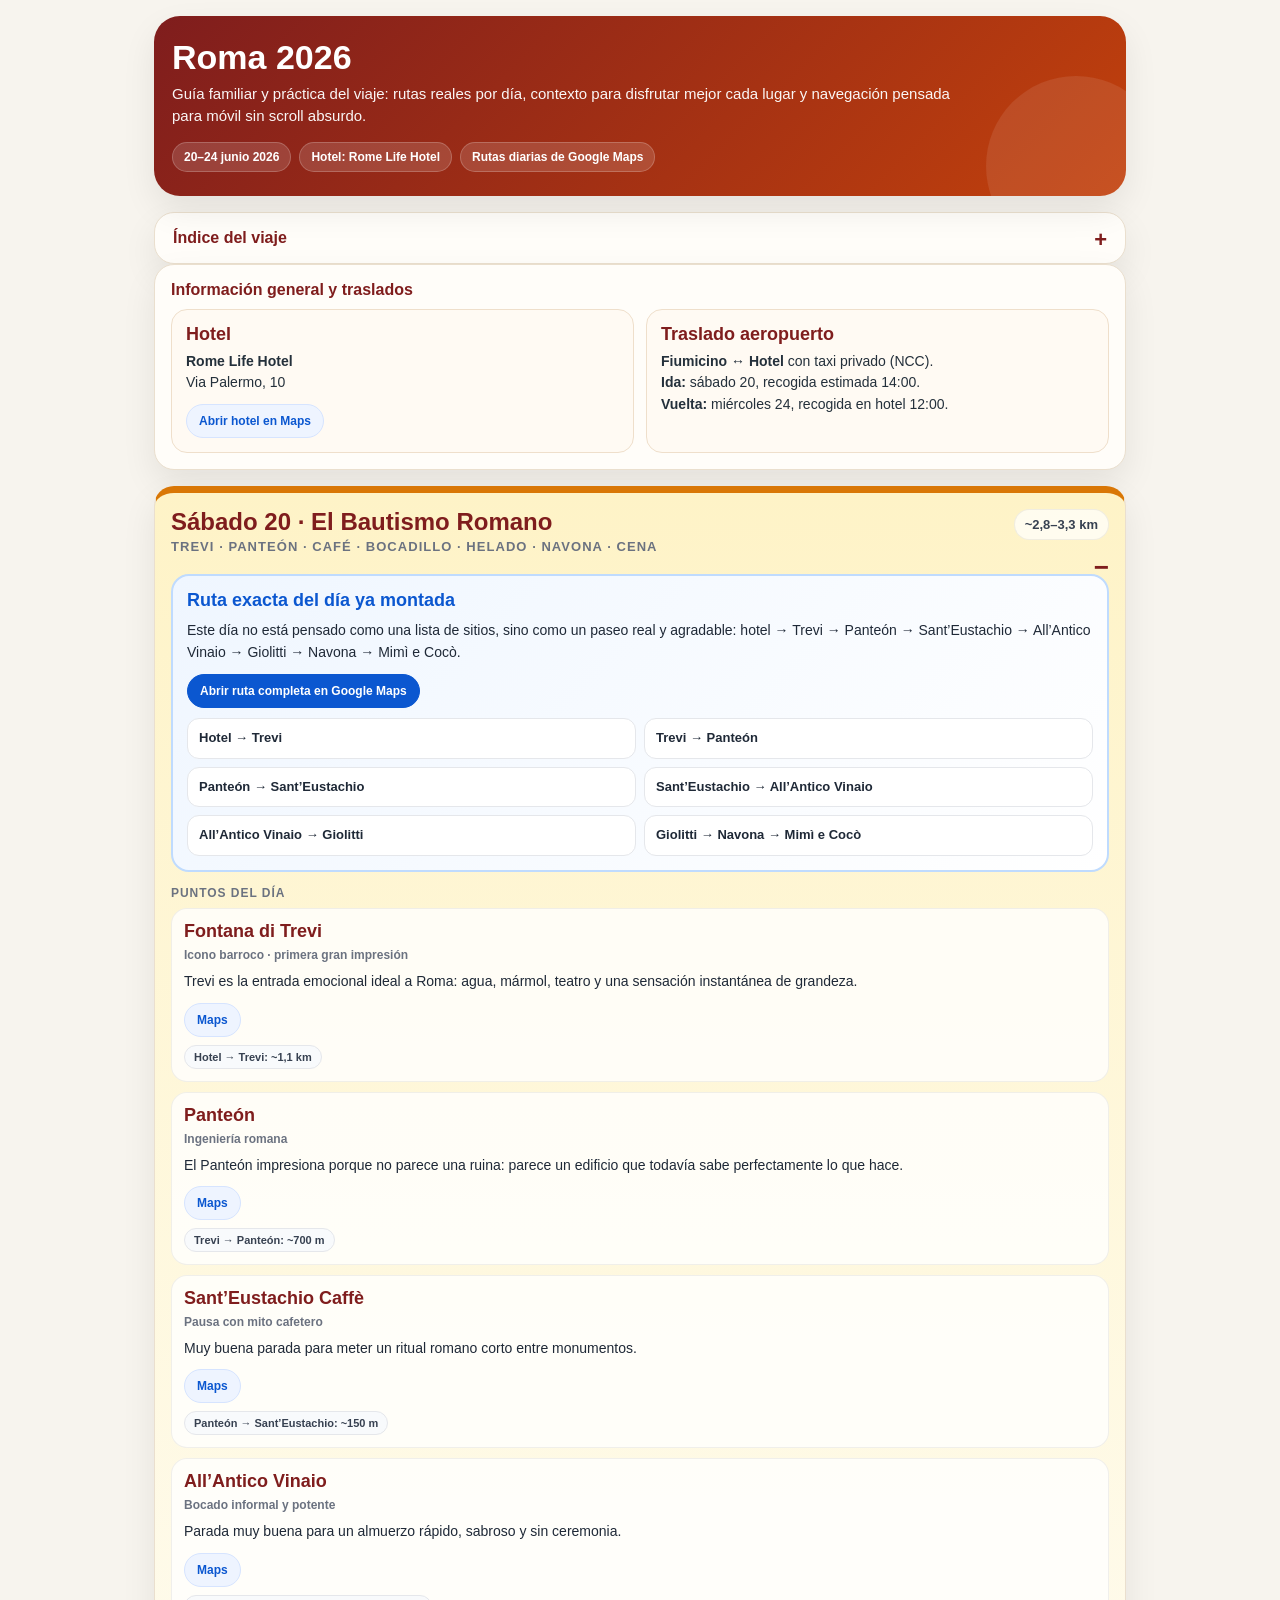
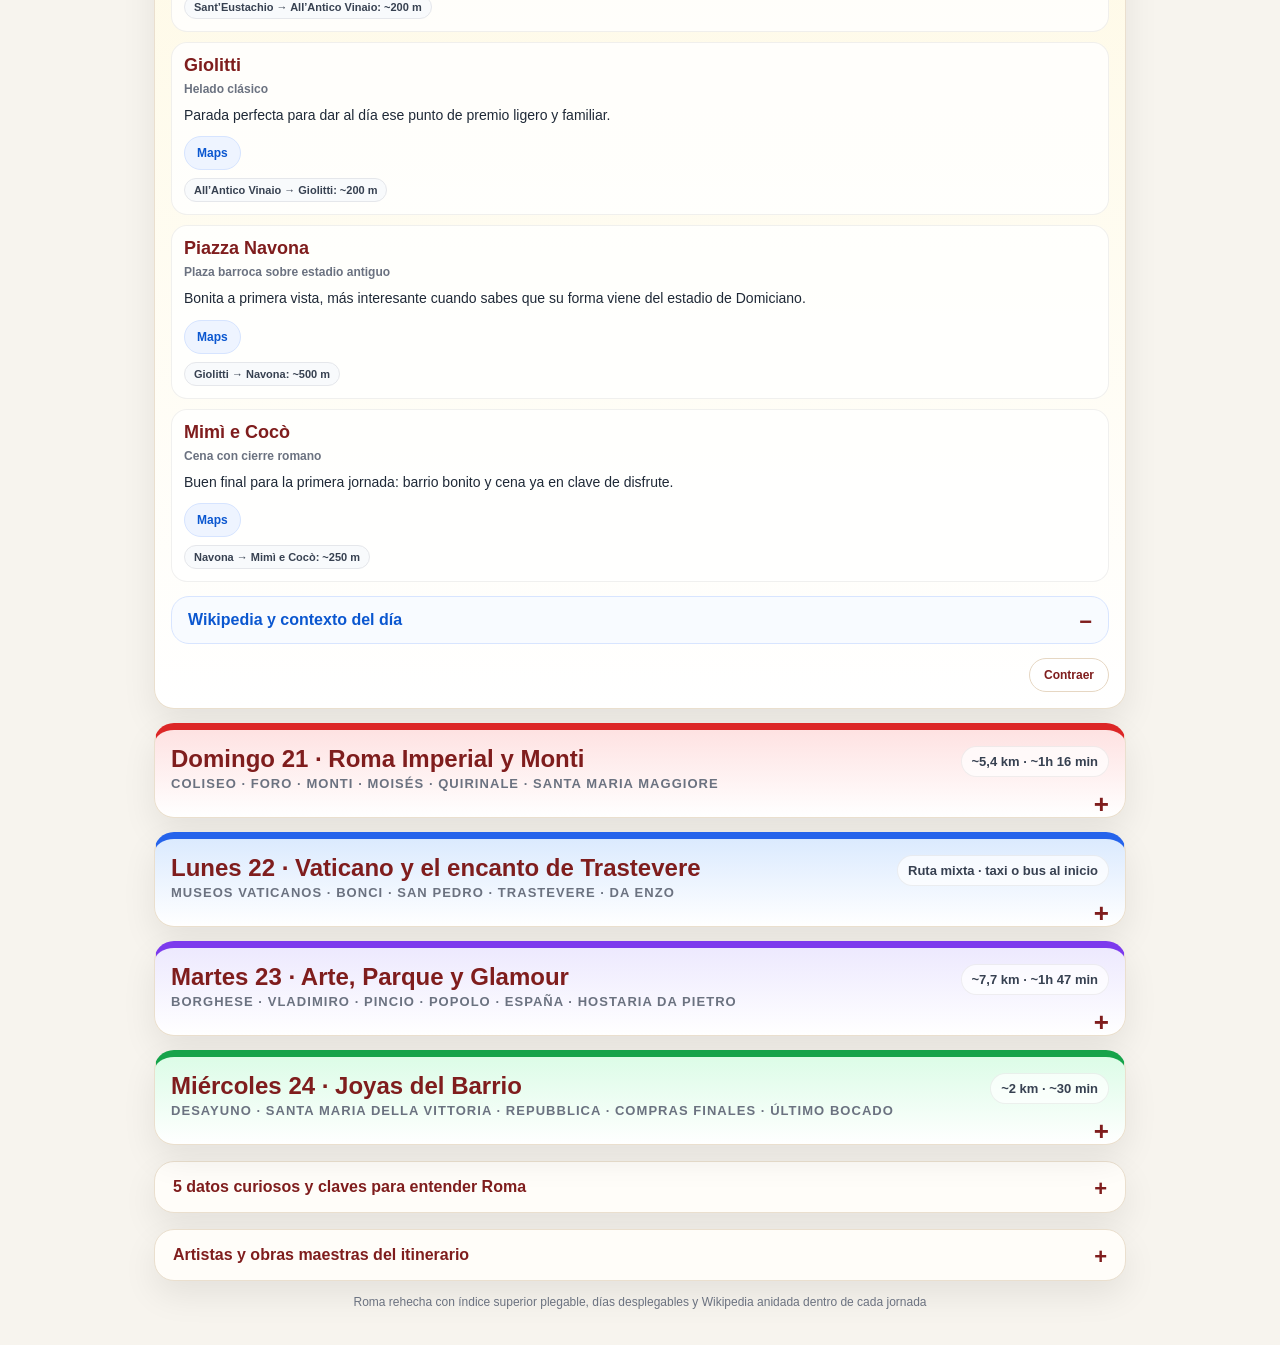
==== commit a8cd6d9b: "Simplifica índice y añade botones contraer" ====
--- a/index.html
+++ b/index.html
@@ -43,6 +43,8 @@
     .wiki-box{margin-top:14px;border:1px solid #d8e5ff;border-radius:18px;background:#f8fbff;overflow:hidden}.wiki-box summary{list-style:none;cursor:pointer;padding:14px 16px;font-weight:900;color:#0b57d0}.wiki-box summary::-webkit-details-marker{display:none}.wiki-box summary::after{content:'+';float:right;font-size:22px;font-weight:900;line-height:1}.wiki-box[open] summary::after{content:'−'}.wiki-body{padding:0 16px 16px}.wiki-links{margin:0 0 14px;padding-left:18px}.wiki-links li{margin:8px 0;line-height:1.5}.wiki-links a{color:#0b57d0;text-decoration:none;font-weight:700}
     .fold-card{overflow:hidden;margin-top:16px}.fold-card summary{list-style:none;cursor:pointer;padding:16px 18px;display:block;font-weight:900;color:#7f1d1d}.fold-card summary::-webkit-details-marker{display:none}.fold-card summary::after{content:'+';float:right;font-size:22px;font-weight:900;line-height:1;color:#7f1d1d}.fold-card[open] summary::after{content:'−'}.fold-body{padding:0 16px 16px}.fold-body p{margin:0 0 12px;font-size:14px;line-height:1.65}
     .artist-day{margin-top:10px}.artist-day summary{padding:14px;background:#fff8ef;border:1px solid #eadfce;border-radius:14px;color:#7f1d1d;font-size:15px}.artist-list{margin:10px 0 0 0;padding-left:20px}.artist-list li{margin:0 0 12px;line-height:1.6}
+    .collapse-wrap{display:flex;justify-content:flex-end;margin-top:14px}
+    .collapse-btn{border:1px solid #e6d7c3;background:#fff;color:#7f1d1d;border-radius:999px;padding:9px 14px;font-size:12px;font-weight:900;cursor:pointer}
     
     .index-card{padding:16px;margin-bottom:16px}
     .index-intro{margin:0 0 12px;font-size:14px;line-height:1.6;color:#24303b}
@@ -78,51 +80,7 @@
 <div class="meta"><span class="pill">20–24 junio 2026</span><span class="pill">Hotel: Rome Life Hotel</span><span class="pill">Rutas diarias de Google Maps</span></div>
 </header>
 
-<details class="fold-card"><summary>Índice del viaje</summary><div class="fold-body"><p>Arriba queda todo concentrado: abres el índice, eliges el día y dentro de cada jornada puedes desplegar su bloque de Wikipedia y contexto.</p><div class="day-menu"><button class="day-jump" data-target="d1">Sábado 20 · El Bautismo Romano</button><button class="day-jump" data-target="d2">Domingo 21 · Roma Imperial y Monti</button><button class="day-jump" data-target="d3">Lunes 22 · Vaticano y el encanto de Trastevere</button><button class="day-jump" data-target="d4">Martes 23 · Arte, Parque y Glamour</button><button class="day-jump" data-target="d5">Miércoles 24 · Joyas del Barrio</button></div><div class="section-title">Índice rápido por días</div><p class="index-intro">Aquí tienes el índice rápido y limpio, solo con enlaces, para abrir referencias sin entrar en las fichas largas.</p><details class="index-day">
-<summary>Sábado 20 · El Bautismo Romano</summary>
-<ul class="index-links">
-<li>Fontana di Trevi: <a href="https://es.wikipedia.org/wiki/Fontana_di_Trevi" target="_blank">Wikipedia</a></li>
-<li>Panteón de Agripa: <a href="https://es.wikipedia.org/wiki/Pante%C3%B3n_de_Agripa" target="_blank">Wikipedia</a></li>
-<li>Sant'Eustachio Il Caffè: <a href="https://en.wikipedia.org/wiki/Sant%27Eustachio_Il_Caff%C3%A8" target="_blank">Wikipedia</a></li>
-<li>All'Antico Vinaio: <a href="https://en.wikipedia.org/wiki/All%27Antico_Vinaio" target="_blank">Wikipedia</a></li>
-<li>Giolitti: <a href="https://it.wikipedia.org/wiki/Giolitti_(gelateria)" target="_blank">Wikipedia</a></li>
-<li>Piazza Navona: <a href="https://es.wikipedia.org/wiki/Plaza_Navona" target="_blank">Wikipedia</a></li>
-</ul>
-</details><details class="index-day">
-<summary>Domingo 21 · Roma Imperial y Monti</summary>
-<ul class="index-links">
-<li>Coliseo de Roma: <a href="https://es.wikipedia.org/wiki/Coliseo" target="_blank">Wikipedia</a></li>
-<li>Foro Romano: <a href="https://es.wikipedia.org/wiki/Foro_Romano" target="_blank">Wikipedia</a></li>
-<li>Monte Palatino: <a href="https://es.wikipedia.org/wiki/Monte_Palatino" target="_blank">Wikipedia</a></li>
-<li>Basílica de San Pietro in Vincoli: <a href="https://es.wikipedia.org/wiki/Bas%C3%ADlica_de_San_Pietro_in_Vincoli" target="_blank">Wikipedia</a></li>
-<li>Plaza del Quirinal: <a href="https://es.wikipedia.org/wiki/Plaza_del_Quirinal" target="_blank">Wikipedia</a></li>
-<li>Basílica de Santa María la Mayor: <a href="https://es.wikipedia.org/wiki/Bas%C3%ADlica_de_Santa_Mar%C3%ADa_la_Mayor" target="_blank">Wikipedia</a></li>
-</ul>
-</details><details class="index-day">
-<summary>Lunes 22 · Vaticano y Trastevere</summary>
-<ul class="index-links">
-<li>Museos Vaticanos: <a href="https://es.wikipedia.org/wiki/Museos_Vaticanos" target="_blank">Wikipedia</a></li>
-<li>Capilla Sixtina: <a href="https://es.wikipedia.org/wiki/Capilla_Sixtina" target="_blank">Wikipedia</a></li>
-<li>Basílica de San Pedro: <a href="https://es.wikipedia.org/wiki/Bas%C3%ADlica_de_San_Pedro" target="_blank">Wikipedia</a></li>
-<li>Basílica de Santa María en Trastevere: <a href="https://es.wikipedia.org/wiki/Bas%C3%ADlica_de_Santa_Mar%C3%ADa_en_Trastevere" target="_blank">Wikipedia</a></li>
-</ul>
-</details><details class="index-day">
-<summary>Martes 23 · Arte, Parque y Glamour</summary>
-<ul class="index-links">
-<li>Galería Borghese: <a href="https://es.wikipedia.org/wiki/Galer%C3%ADa_Borghese" target="_blank">Wikipedia</a></li>
-<li>Terraza del Pincio: <a href="https://it.wikipedia.org/wiki/Pincio" target="_blank">Wikipedia</a></li>
-<li>Piazza del Popolo: <a href="https://es.wikipedia.org/wiki/Piazza_del_Popolo" target="_blank">Wikipedia</a></li>
-<li>Plaza de España: <a href="https://es.wikipedia.org/wiki/Plaza_de_Espa%C3%B1a_(Roma)" target="_blank">Wikipedia</a></li>
-</ul>
-</details><details class="index-day">
-<summary>Miércoles 24 · Joyas del Barrio</summary>
-<ul class="index-links">
-<li>Pasticceria Regoli: <a href="https://it.wikipedia.org/wiki/Maritozzo" target="_blank">Sitio informativo</a></li>
-<li>Iglesia de Santa María de la Victoria: <a href="https://es.wikipedia.org/wiki/Iglesia_de_Santa_Mar%C3%ADa_de_la_Victoria" target="_blank">Wikipedia</a></li>
-<li>Piazza della Repubblica: <a href="https://es.wikipedia.org/wiki/Plaza_de_la_Rep%C3%BAblica_(Roma)" target="_blank">Wikipedia</a></li>
-<li>Basílica de Santa María de los Ángeles y de los Mártires: <a href="https://es.wikipedia.org/wiki/Bas%C3%ADlica_de_Santa_Mar%C3%ADa_de_los_%C3%81ngeles_y_de_los_M%C3%A1rtires" target="_blank">Wikipedia</a></li>
-</ul>
-</details><a class="top-link" href="#artistas">Artistas y obras maestras</a><a class="top-link" href="#aprendizaje">5 datos curiosos y claves de Roma</a></div></details><section class="card">
+<details class="fold-card"><summary>Índice del viaje</summary><div class="fold-body"><p>Abres este índice, eliges el día y ya bajas a la jornada concreta. La información larga queda dentro de cada día, no duplicada aquí arriba.</p><div class="day-menu"><button class="day-jump" data-target="d1">Sábado 20 · El Bautismo Romano</button><button class="day-jump" data-target="d2">Domingo 21 · Roma Imperial y Monti</button><button class="day-jump" data-target="d3">Lunes 22 · Vaticano y el encanto de Trastevere</button><button class="day-jump" data-target="d4">Martes 23 · Arte, Parque y Glamour</button><button class="day-jump" data-target="d5">Miércoles 24 · Joyas del Barrio</button></div><a class="top-link" href="#aprendizaje">5 datos curiosos y claves de Roma</a><a class="top-link" href="#artistas">Artistas y obras maestras</a></div></details><section class="card">
 <div class="section-title">Información general y traslados</div>
 <div class="grid">
 <div class="info"><h3>Hotel</h3><p><strong>Rome Life Hotel</strong><br/>Via Palermo, 10</p><div class="btnrow"><a class="btn" href="https://maps.google.com/?q=Rome+Life+Hotel+Via+Palermo+10+Roma" target="_blank">Abrir hotel en Maps</a></div></div>
@@ -295,5 +253,27 @@
   target.scrollIntoView({behavior:'smooth', block:'start'});
 }
 document.querySelectorAll('.day-jump').forEach(btn => btn.addEventListener('click', () => openDay(btn.dataset.target)));
+
+function addCollapseButtons(){
+  const detailsList = document.querySelectorAll('details');
+  detailsList.forEach(det => {
+    const content = det.querySelector(':scope > .day-content, :scope > .wiki-body, :scope > .fold-body, :scope > .point-panel');
+    if(!content) return;
+    if(content.querySelector(':scope > .collapse-wrap')) return;
+    const wrap = document.createElement('div');
+    wrap.className = 'collapse-wrap';
+    const btn = document.createElement('button');
+    btn.type = 'button';
+    btn.className = 'collapse-btn';
+    btn.textContent = 'Contraer';
+    btn.addEventListener('click', () => {
+      det.removeAttribute('open');
+      det.scrollIntoView({behavior:'smooth', block:'start'});
+    });
+    wrap.appendChild(btn);
+    content.appendChild(wrap);
+  });
+}
+addCollapseButtons();
 </script></body>
 </html>
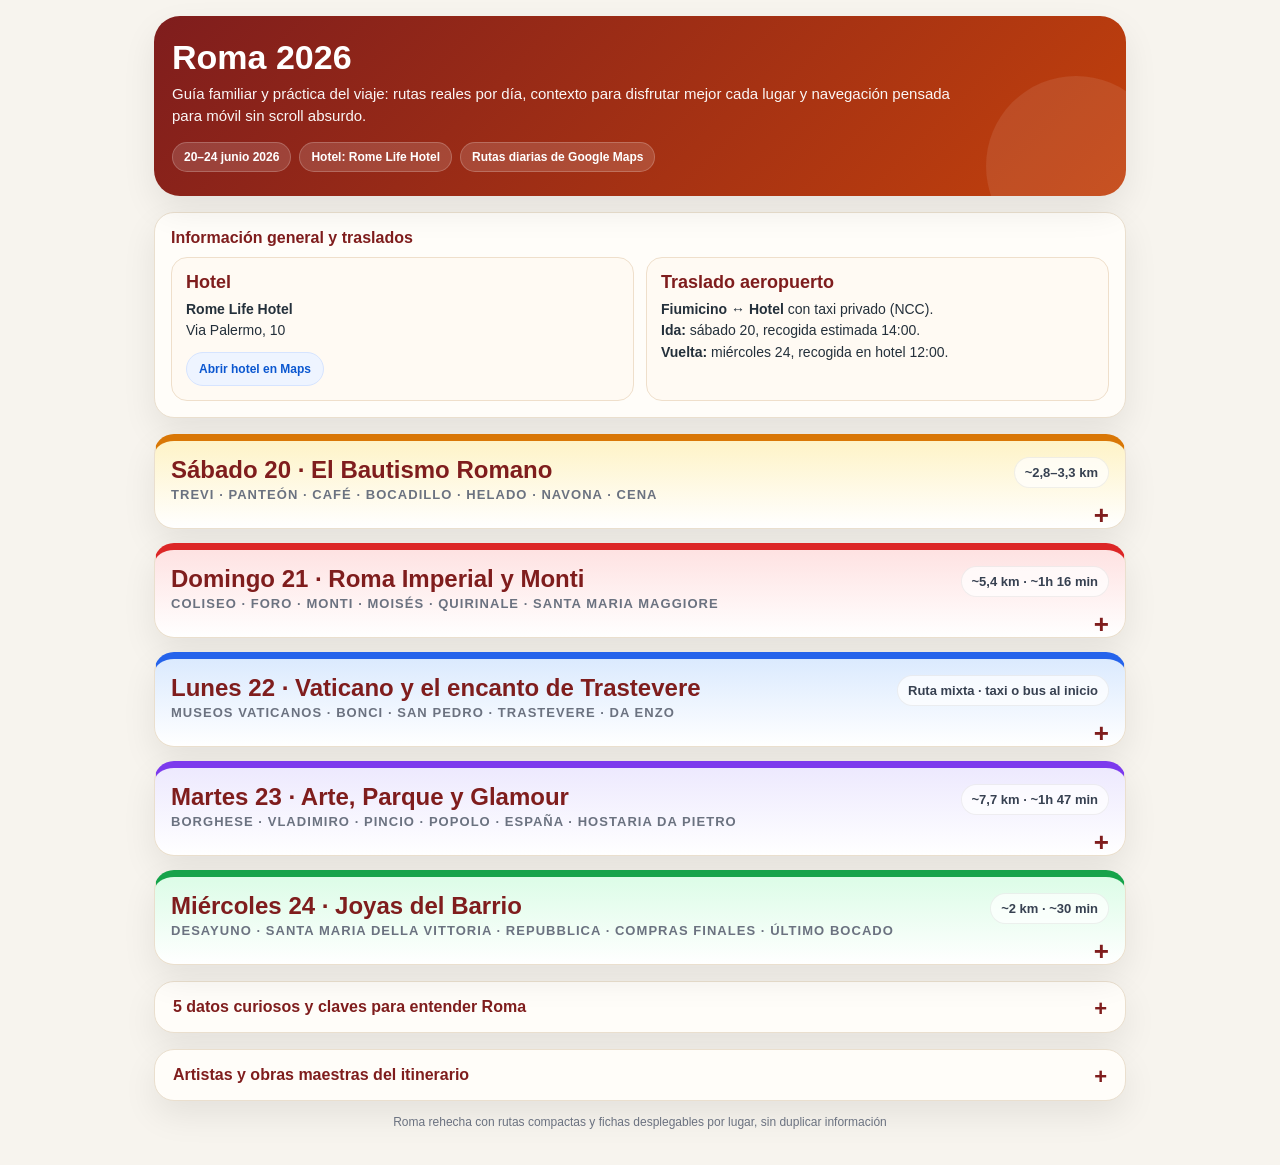
==== commit 422f35b0: "Refina la navegación y elimina contenido redundante" ====
--- a/index.html
+++ b/index.html
@@ -21,12 +21,9 @@
     .hero p{margin:0;position:relative;z-index:1;max-width:780px;line-height:1.5;font-size:15px;opacity:.96}
     .meta{display:flex;flex-wrap:wrap;gap:8px;margin-top:14px;position:relative;z-index:1}
     .pill{display:inline-block;border-radius:999px;padding:7px 11px;font-size:12px;font-weight:800;background:rgba(255,255,255,.14);border:1px solid rgba(255,255,255,.2)}
-    .toc,.card,.fold-card{background:var(--card);border:1px solid var(--line);border-radius:20px;box-shadow:var(--shadow)}
-    .toc,.card{padding:16px;margin-bottom:16px}
-    .toc-title,.section-title{font-weight:900;color:#7f1d1d;margin-bottom:10px}
-    .day-menu{display:grid;grid-template-columns:1fr;gap:8px}
-    .day-jump,.top-link{width:100%;text-align:left;border:1px solid #eadfce;background:#fff8ef;color:#7f1d1d;border-radius:14px;padding:12px 14px;font-size:14px;font-weight:900;cursor:pointer;text-decoration:none;display:block}
-    .day-jump:hover,.top-link:hover{background:#fff2df}
+    .card,.fold-card{background:var(--card);border:1px solid var(--line);border-radius:20px;box-shadow:var(--shadow)}
+    .card{padding:16px;margin-bottom:16px}
+    .section-title{font-weight:900;color:#7f1d1d;margin-bottom:10px}
     .grid{display:grid;grid-template-columns:1fr;gap:12px}.info{background:#fffaf3;border:1px solid #efdfcb;border-radius:16px;padding:14px}.info h3{margin:0 0 6px;font-size:18px;color:#7f1d1d}.info p{margin:0;font-size:14px;line-height:1.55;color:#24303b}
     .btnrow{display:flex;flex-wrap:wrap;gap:8px;margin-top:10px}.btn{display:inline-flex;align-items:center;justify-content:center;background:#eef4ff;border:1px solid #d6e4ff;color:#0b57d0;text-decoration:none;padding:9px 12px;border-radius:999px;font-size:12px;font-weight:800}
     .days{display:grid;grid-template-columns:1fr;gap:14px}
@@ -36,10 +33,11 @@
     .day-head{display:flex;justify-content:space-between;gap:10px;align-items:flex-start;flex-wrap:wrap}.day-head h2{margin:0;font-size:24px;line-height:1.08;color:#7f1d1d}.day-sub{font-size:13px;color:var(--muted);font-weight:700;text-transform:uppercase;letter-spacing:.08em;margin-top:4px}.day-km{font-size:13px;font-weight:800;color:#374151;background:rgba(255,255,255,.7);padding:7px 10px;border-radius:999px;border:1px solid rgba(0,0,0,.06)}
     .day-content{padding:0 16px 16px}
     .route-highlight{background:linear-gradient(135deg,#eff6ff,#ffffff);border:2px solid #bfdbfe;border-radius:18px;padding:14px;margin:4px 0 14px}.route-highlight h3{margin:0 0 8px;color:var(--route);font-size:18px}.route-highlight p{margin:0;font-size:14px;line-height:1.6}.route-main{background:#0b57d0;color:#fff;border:1px solid #0b57d0}
-    .tips,.point-panel{background:rgba(255,255,255,.78);border:1px solid rgba(0,0,0,.06);border-radius:16px;padding:12px}.tips p,.point-panel p{margin:0;font-size:14px;line-height:1.6}
+    .route-summary{font-weight:800;line-height:1.8}.route-summary a{color:inherit;text-decoration:none;border-bottom:1px dotted rgba(11,87,208,.4)}.route-summary a:hover{color:var(--route)}
+    .point-panel{background:rgba(255,255,255,.78);border:1px solid rgba(0,0,0,.06);border-radius:16px;padding:12px}.point-panel p{margin:0;font-size:14px;line-height:1.6}
     .block-title{font-size:12px;text-transform:uppercase;letter-spacing:.08em;color:var(--muted);font-weight:800;margin:14px 0 8px}
-    .step-strip{display:grid;grid-template-columns:1fr;gap:8px;margin-top:10px}.step-chip{background:#fff;border:1px solid #e5e7eb;border-radius:12px;padding:10px 11px;font-size:13px;font-weight:800;line-height:1.45}
-    .point-list{display:grid;grid-template-columns:1fr;gap:10px}.point-item{border:1px solid rgba(0,0,0,.06);border-radius:16px;background:rgba(255,255,255,.78);overflow:hidden}.point-item summary{padding:14px 14px 12px}.point-item summary::after{content:'+';float:right;font-size:20px;font-weight:900;color:#7f1d1d;line-height:1}.point-item[open] summary::after{content:'−'}.point-item h3{margin:0 28px 6px 0;font-size:18px;color:#7f1d1d}.point-item .meta-line{font-size:12px;color:var(--muted);font-weight:700}.point-panel{border:0;border-top:1px solid rgba(0,0,0,.06);border-radius:0 0 16px 16px}.dist{display:inline-block;background:#f8fafc;border:1px solid #e5e7eb;border-radius:999px;padding:5px 9px;font-size:11px;font-weight:800;color:#374151;margin-top:8px}
+    .distance-list{display:grid;grid-template-columns:1fr;gap:8px}.distance-line{background:rgba(255,255,255,.82);border:1px solid rgba(0,0,0,.06);border-radius:14px;padding:10px 12px;font-size:13px;font-weight:800;line-height:1.45;color:#374151}
+    .point-list{display:grid;grid-template-columns:1fr;gap:10px}.point-item{border:1px solid rgba(0,0,0,.06);border-radius:16px;background:rgba(255,255,255,.78);overflow:hidden}.point-item summary{padding:14px 14px 12px}.point-item summary::after{content:'+';float:right;font-size:20px;font-weight:900;color:#7f1d1d;line-height:1}.point-item[open] summary::after{content:'−'}.point-item h3{margin:0 28px 6px 0;font-size:18px;color:#7f1d1d}.point-item .meta-line{font-size:12px;color:var(--muted);font-weight:700}.point-panel{border:0;border-top:1px solid rgba(0,0,0,.06);border-radius:0 0 16px 16px}
     .wiki-box{margin-top:14px;border:1px solid #d8e5ff;border-radius:18px;background:#f8fbff;overflow:hidden}.wiki-box summary{list-style:none;cursor:pointer;padding:14px 16px;font-weight:900;color:#0b57d0}.wiki-box summary::-webkit-details-marker{display:none}.wiki-box summary::after{content:'+';float:right;font-size:22px;font-weight:900;line-height:1}.wiki-box[open] summary::after{content:'−'}.wiki-body{padding:0 16px 16px}.wiki-links{margin:0 0 14px;padding-left:18px}.wiki-links li{margin:8px 0;line-height:1.5}.wiki-links a{color:#0b57d0;text-decoration:none;font-weight:700}
     .fold-card{overflow:hidden;margin-top:16px}.fold-card summary{list-style:none;cursor:pointer;padding:16px 18px;display:block;font-weight:900;color:#7f1d1d}.fold-card summary::-webkit-details-marker{display:none}.fold-card summary::after{content:'+';float:right;font-size:22px;font-weight:900;line-height:1;color:#7f1d1d}.fold-card[open] summary::after{content:'−'}.fold-body{padding:0 16px 16px}.fold-body p{margin:0 0 12px;font-size:14px;line-height:1.65}
     .artist-day{margin-top:10px}.artist-day summary{padding:14px;background:#fff8ef;border:1px solid #eadfce;border-radius:14px;color:#7f1d1d;font-size:15px}.artist-list{margin:10px 0 0 0;padding-left:20px}.artist-list li{margin:0 0 12px;line-height:1.6}
@@ -69,7 +67,7 @@
     .era{margin-top:10px;padding-top:10px;border-top:1px solid #efdfcb}
 
     .footer{text-align:center;color:var(--muted);font-size:12px;margin-top:14px}
-    @media (min-width:900px){.grid{grid-template-columns:1fr 1fr}.step-strip{grid-template-columns:repeat(2,minmax(0,1fr))}}
+    @media (min-width:900px){.grid{grid-template-columns:1fr 1fr}}
   </style>
 </head>
 <body>
@@ -79,105 +77,13 @@
 <p>Guía familiar y práctica del viaje: rutas reales por día, contexto para disfrutar mejor cada lugar y navegación pensada para móvil sin scroll absurdo.</p>
 <div class="meta"><span class="pill">20–24 junio 2026</span><span class="pill">Hotel: Rome Life Hotel</span><span class="pill">Rutas diarias de Google Maps</span></div>
 </header>
-
-<details class="fold-card"><summary>Índice del viaje</summary><div class="fold-body"><p>Abres este índice, eliges el día y ya bajas a la jornada concreta. La información larga queda dentro de cada día, no duplicada aquí arriba.</p><div class="day-menu"><button class="day-jump" data-target="d1">Sábado 20 · El Bautismo Romano</button><button class="day-jump" data-target="d2">Domingo 21 · Roma Imperial y Monti</button><button class="day-jump" data-target="d3">Lunes 22 · Vaticano y el encanto de Trastevere</button><button class="day-jump" data-target="d4">Martes 23 · Arte, Parque y Glamour</button><button class="day-jump" data-target="d5">Miércoles 24 · Joyas del Barrio</button></div><a class="top-link" href="#aprendizaje">5 datos curiosos y claves de Roma</a><a class="top-link" href="#artistas">Artistas y obras maestras</a></div></details><section class="card">
+<section class="card">
 <div class="section-title">Información general y traslados</div>
 <div class="grid">
 <div class="info"><h3>Hotel</h3><p><strong>Rome Life Hotel</strong><br/>Via Palermo, 10</p><div class="btnrow"><a class="btn" href="https://maps.google.com/?q=Rome+Life+Hotel+Via+Palermo+10+Roma" target="_blank">Abrir hotel en Maps</a></div></div>
 <div class="info"><h3>Traslado aeropuerto</h3><p><strong>Fiumicino ↔ Hotel</strong> con taxi privado (NCC).<br/><strong>Ida:</strong> sábado 20, recogida estimada 14:00.<br/><strong>Vuelta:</strong> miércoles 24, recogida en hotel 12:00.</p></div>
 </div>
-</section><section class="days"><details class="day-card d1" id="d1" open="open"><summary><div class="day-head"><div><h2>Sábado 20 · El Bautismo Romano</h2><div class="day-sub">Trevi · Panteón · café · bocadillo · helado · Navona · cena</div></div><div class="day-km">~2,8–3,3 km</div></div></summary><div class="day-content"><div class="route-highlight"><h3>Ruta exacta del día ya montada</h3><p>Este día no está pensado como una lista de sitios, sino como un paseo real y agradable: hotel → Trevi → Panteón → Sant’Eustachio → All’Antico Vinaio → Giolitti → Navona → Mimì e Cocò.</p><div class="btnrow"><a class="btn route-main" href="https://www.google.com/maps/dir/Rome+Life+Hotel,+Via+Palermo,+10,+00184+Roma+RM,+Italia/Fontana+di+Trevi,+Piazza+di+Trevi,+00187+Roma+RM,+Italia/Panteon+de+Roma,+Piazza+della+Rotonda,+00186+Roma+RM,+Italia/Sant%27Eustachio+Caff%C3%A8,+Piazza+di+S.+Eustachio,+82,+00186+Roma+RM,+Italia/All%27Antico+Vinaio,+Piazza+della+Maddalena,+3,+00186+Roma+RM,+Italia/Heladeria+Giolitti+%7C+Roma,+Via+degli+Uffici+del+Vicario,+40,+00186+Roma+RM,+Italia/Plaza+Navona,+Piazza+Navona,+00186+Roma+RM,+Italia/Mim%C3%AC+e+Coc%C3%B2,+V.+del+Governo+Vecchio,+72,+00186+Roma+RM,+Italia/" target="_blank">Abrir ruta completa en Google Maps</a></div><div class="step-strip"><div class="step-chip">Hotel → Trevi</div><div class="step-chip">Trevi → Panteón</div><div class="step-chip">Panteón → Sant’Eustachio</div><div class="step-chip">Sant’Eustachio → All’Antico Vinaio</div><div class="step-chip">All’Antico Vinaio → Giolitti</div><div class="step-chip">Giolitti → Navona → Mimì e Cocò</div></div></div><div class="block-title">Puntos del día</div><div class="point-list">
-<div class="point"><h3>Fontana di Trevi</h3><div class="meta-line">Icono barroco · primera gran impresión</div><p>Trevi es la entrada emocional ideal a Roma: agua, mármol, teatro y una sensación instantánea de grandeza.</p><div class="btnrow"><a class="btn" href="https://maps.google.com/?q=Fontana+di+Trevi" target="_blank">Maps</a></div><div class="dist">Hotel → Trevi: ~1,1 km</div></div>
-<div class="point"><h3>Panteón</h3><div class="meta-line">Ingeniería romana</div><p>El Panteón impresiona porque no parece una ruina: parece un edificio que todavía sabe perfectamente lo que hace.</p><div class="btnrow"><a class="btn" href="https://maps.google.com/?q=Panteon+Roma" target="_blank">Maps</a></div><div class="dist">Trevi → Panteón: ~700 m</div></div>
-<div class="point"><h3>Sant’Eustachio Caffè</h3><div class="meta-line">Pausa con mito cafetero</div><p>Muy buena parada para meter un ritual romano corto entre monumentos.</p><div class="btnrow"><a class="btn" href="https://maps.google.com/?q=Sant%27Eustachio+Caffe+Roma" target="_blank">Maps</a></div><div class="dist">Panteón → Sant’Eustachio: ~150 m</div></div>
-<div class="point"><h3>All’Antico Vinaio</h3><div class="meta-line">Bocado informal y potente</div><p>Parada muy buena para un almuerzo rápido, sabroso y sin ceremonia.</p><div class="btnrow"><a class="btn" href="https://maps.google.com/?q=All%27Antico+Vinaio+Piazza+della+Maddalena+Roma" target="_blank">Maps</a></div><div class="dist">Sant’Eustachio → All’Antico Vinaio: ~200 m</div></div>
-<div class="point"><h3>Giolitti</h3><div class="meta-line">Helado clásico</div><p>Parada perfecta para dar al día ese punto de premio ligero y familiar.</p><div class="btnrow"><a class="btn" href="https://maps.google.com/?q=Giolitti+Roma" target="_blank">Maps</a></div><div class="dist">All’Antico Vinaio → Giolitti: ~200 m</div></div>
-<div class="point"><h3>Piazza Navona</h3><div class="meta-line">Plaza barroca sobre estadio antiguo</div><p>Bonita a primera vista, más interesante cuando sabes que su forma viene del estadio de Domiciano.</p><div class="btnrow"><a class="btn" href="https://maps.google.com/?q=Piazza+Navona" target="_blank">Maps</a></div><div class="dist">Giolitti → Navona: ~500 m</div></div>
-<div class="point"><h3>Mimì e Cocò</h3><div class="meta-line">Cena con cierre romano</div><p>Buen final para la primera jornada: barrio bonito y cena ya en clave de disfrute.</p><div class="btnrow"><a class="btn" href="https://maps.google.com/?q=Mimi+e+Coco+Roma" target="_blank">Maps</a></div><div class="dist">Navona → Mimì e Cocò: ~250 m</div></div>
-</div><details class="wiki-box"><summary>Wikipedia y contexto del día</summary><div class="wiki-body"><ul class="index-links">
-<li>Fontana di Trevi: <a href="https://es.wikipedia.org/wiki/Fontana_di_Trevi" target="_blank">Wikipedia</a></li>
-<li>Panteón de Agripa: <a href="https://es.wikipedia.org/wiki/Pante%C3%B3n_de_Agripa" target="_blank">Wikipedia</a></li>
-<li>Sant'Eustachio Il Caffè: <a href="https://en.wikipedia.org/wiki/Sant%27Eustachio_Il_Caff%C3%A8" target="_blank">Wikipedia</a></li>
-<li>All'Antico Vinaio: <a href="https://en.wikipedia.org/wiki/All%27Antico_Vinaio" target="_blank">Wikipedia</a></li>
-<li>Giolitti: <a href="https://it.wikipedia.org/wiki/Giolitti_(gelateria)" target="_blank">Wikipedia</a></li>
-<li>Piazza Navona: <a href="https://es.wikipedia.org/wiki/Plaza_Navona" target="_blank">Wikipedia</a></li>
-</ul><div class="point-list" style="margin-top:12px;">
-<div class="point"><h3>Fontana di Trevi</h3><p>Es la mayor fuente barroca de Roma, diseñada por Nicola Salvi y completada por Giuseppe Pannini en 1762. El monumento se sitúa en la intersección de tres calles (tre vie), marcando el punto final del acueducto Aqua Virgo, una infraestructura hidráulica del siglo I a.C. que todavía suministra agua a la ciudad. Su arquitectura se adosa al Palacio Poli, presentando una fachada de orden corintio con una gran hornacina central ocupada por la figura de Océano.</p><p style="margin-top:10px;">La composición escultórica narra la domesticación de las aguas: el dios Océano guía un carro en forma de concha tirado por hipocampos y tritones que representan los distintos estados del mar. Está construida mayoritariamente en travertino de Tívoli, y su diseño integra elementos naturales como rocas y plantas talladas con un realismo excepcional. Es considerada una de las obras más significativas del barroco tardío europeo por su integración de escultura, arquitectura y flujo hídrico.</p></div>
-<div class="point"><h3>Panteón de Agripa</h3><p>Construido por orden de Adriano entre los años 118 y 125 d.C. sobre las ruinas de un templo anterior de Marco Agripa, es el edificio de la Antigua Roma mejor conservado. Su arquitectura destaca por una planta circular precedida por un pórtico de columnas de granito (pronaos). Lo más relevante es su cúpula de hormigón en masa, que con 43,44 metros de diámetro, sigue siendo la cúpula de hormigón no armado más grande del mundo.</p><p style="margin-top:10px;">El interior es una esfera perfecta inscrita en un cilindro, donde la altura total es igual al diámetro. En el centro de la cúpula se sitúa el óculo, una abertura circular de 9 metros de diámetro que constituye la única fuente de luz natural y ventilación. El edificio ha funcionado ininterrumpidamente desde su construcción, primero como templo dedicado a todos los dioses y, desde el año 609, como la basílica de Santa María de los Mártires, albergando también las tumbas de reyes italianos y del pintor Rafael.</p></div>
-<div class="point"><h3>Sant'Eustachio Il Caffè</h3><p>Es una cafetería histórica fundada en 1938, ubicada frente al Palacio Madama, sede del Senado italiano. El establecimiento conserva su decoración original y es reconocido internacionalmente por su método de tostado artesanal de granos de café, que se realiza con leña. Es un referente de la cultura del café en Roma, destacado por su mezcla exclusiva de granos de Arábica importados directamente de pequeñas cooperativas sudamericanas y africanas.</p><p style="margin-top:10px;">Su fama técnica reside en la elaboración del Gran Caffè, cuya receta y método de preparación, especialmente la obtención de una crema densa y persistente, se mantienen en secreto por los baristas del local. A diferencia de la mayoría de cafeterías modernas, el café se sirve tradicionalmente ya azucarado a menos que se especifique lo contrario. Ha sido catalogado históricamente como uno de los puntos gastronómicos de mayor relevancia en la zona del Panteón.</p></div>
-<div class="point"><h3>All'Antico Vinaio</h3><p>Originario de Florencia y fundado en 1989 por la familia Mazzanti, este establecimiento se ha expandido a Roma convirtiéndose en un exponente del street food italiano de alta calidad. Su especialidad técnica es la schiacciata, un pan plano de la Toscana similar a la focaccia que se hornea continuamente para garantizar su frescura. La tienda destaca por el uso de productos con denominación de origen protegida, como el prosciutto toscano o la crema de pistacho y trufa.</p><p style="margin-top:10px;">El modelo de negocio se basa en la preparación rápida de bocadillos frente al cliente, utilizando ingredientes tradicionales y combinaciones que han ganado reconocimiento en guías gastronómicas internacionales. Su presencia en Roma, cerca del Panteón, representa la integración de la tradición regional toscana en el tejido comercial de la capital, manteniendo estándares de producción artesanal en un formato de consumo masivo y eficiente.</p></div>
-<div class="point"><h3>Giolitti</h3><p>Establecida en su ubicación actual cerca del Parlamento Italiano en el año 1900 por Giuseppe y Bernardina Giolitti, comenzó originalmente como una lechería antes de especializarse en la producción de helados. Es la heladería más antigua de Roma que continúa bajo la gestión de la misma familia. Su importancia técnica reside en la conservación de recetas tradicionales del siglo XIX, utilizando ingredientes naturales sin aditivos modernos para mantener la textura clásica del gelato romano.</p><p style="margin-top:10px;">El local mantiene una estética de la Belle Époque con sus salones decorados en estilo Liberty. Además de helados, el establecimiento funciona como pastelería de alta gama, produciendo dulces tradicionales como maritozzi y cassate. Por su longevidad y ubicación estratégica, ha sido frecuentado históricamente por políticos de alto nivel, artistas y figuras internacionales, convirtiéndose en un símbolo institucional de la gastronomía de la ciudad.</p></div>
-<div class="point"><h3>Piazza Navona</h3><p>Esta plaza pública se asienta sobre el antiguo Estadio de Domiciano, construido en el año 86 d.C., del cual conserva su forma elíptica característica. Fue pavimentada en el siglo XV y es el máximo exponente del urbanismo barroco romano. Durante siglos, la plaza fue escenario de juegos, festivales e incluso batallas navales simuladas, para lo cual se inundaba la parte central aprovechando el sistema de fuentes.</p><p style="margin-top:10px;">El espacio está definido por tres fuentes monumentales, destacando la Fuente de los Cuatro Ríos de Gian Lorenzo Bernini, situada frente a la iglesia de Sant'Agnese in Agone, diseñada por Borromini. Esta disposición representa la rivalidad técnica y artística entre los dos arquitectos más importantes del barroco. Las otras dos fuentes, la del Moro y la de Neptuno, flanquean el espacio, completando un conjunto arquitectónico que integra el pasado deportivo imperial con la opulencia religiosa y civil de los papas.</p></div>
-</div></div></details></div></details><details class="day-card d2" id="d2"><summary><div class="day-head"><div><h2>Domingo 21 · Roma Imperial y Monti</h2><div class="day-sub">Coliseo · Foro · Monti · Moisés · Quirinale · Santa Maria Maggiore</div></div><div class="day-km">~5,4 km · ~1h 16 min</div></div></summary><div class="day-content"><div class="route-highlight"><h3>Ruta exacta del día ya montada</h3><p>Recorrido circular muy sólido: hotel → Coliseo → Foro/Palatino → Taverna dei Fori Imperiali → San Pietro in Vincoli → Quirinale → Santa Maria Maggiore → hotel.</p><div class="btnrow"><a class="btn route-main" href="https://www.google.com/maps/dir/Rome+Life+Hotel,+Via+Palermo,+10,+Roma+RM,+Italy/Colosseum,+Piazza+del+Colosseo,+1,+Roma+RM,+Italy/Roman+Forum,+Rome,+Metropolitan+City+of+Rome+Capital,+Italy/La+Taverna+dei+Fori+Imperiali,+Via+della+Madonna+dei+Monti,+9,+Roma+RM,+Italy/Basilica+of+San+Pietro+in+Vincoli,+Piazza+di+San+Pietro+in+Vincoli,+4%2FA,+Roma+RM,+Italy/Piazza+del+Quirinale,+Piazza+del+Quirinale,+Roma+RM,+Italia/Papal+Basilica+of+Saint+Mary+Major,+Piazza+di+Santa+Maria+Maggiore,+Roma+RM,+Italy/Rome+Life+Hotel,+Via+Palermo,+10,+Roma+RM,+Italy/" target="_blank">Abrir ruta completa en Google Maps</a></div><div class="step-strip"><div class="step-chip">Hotel → Coliseo</div><div class="step-chip">Coliseo → Foro / Palatino</div><div class="step-chip">Foro → La Taverna</div><div class="step-chip">La Taverna → San Pietro in Vincoli</div><div class="step-chip">San Pietro → Quirinale</div><div class="step-chip">Quirinale → Santa Maria Maggiore → Hotel</div></div></div><div class="tips"><p><strong>Consejos útiles:</strong> ir directos al punto de entrada de la reserva del Coliseo y entrar al Foro/Palatino por Via di San Gregorio para evitar multitudes.</p></div><div class="point-list">
-<div class="point"><h3>Coliseo</h3><div class="meta-line">La máquina del espectáculo imperial</div><p>No era solo un anfiteatro: era propaganda, técnica y control emocional a escala de masas.</p><div class="btnrow"><a class="btn" href="https://maps.google.com/?q=Colosseum+Rome" target="_blank">Maps</a></div><div class="dist">Hotel → Coliseo: ~1,2 km</div></div>
-<div class="point"><h3>Foro Romano y Palatino</h3><div class="meta-line">Poder, mito y organización</div><p>Aquí se entiende que Roma no dominó solo con ejército, sino con instituciones y símbolos.</p><div class="btnrow"><a class="btn" href="https://maps.google.com/?q=Roman+Forum+Rome" target="_blank">Maps</a></div><div class="dist">Coliseo → Foro/Palatino: ~300 m</div></div>
-<div class="point"><h3>La Taverna dei Fori Imperiali</h3><div class="meta-line">Almuerzo en Monti</div><p>Parada perfecta para comer bien sin romper el día.</p><div class="btnrow"><a class="btn" href="https://maps.google.com/?q=La+Taverna+dei+Fori+Imperiali+Roma" target="_blank">Maps</a></div><div class="dist">Foro → almuerzo: ~450 m</div></div>
-<div class="point"><h3>San Pietro in Vincoli</h3><div class="meta-line">El Moisés de Miguel Ángel</div><p>Parada muy buena porque concentra una obra potentísima en un espacio menos saturado.</p><div class="btnrow"><a class="btn" href="https://maps.google.com/?q=San+Pietro+in+Vincoli+Rome" target="_blank">Maps</a></div><div class="dist">La Taverna → San Pietro in Vincoli: ~450 m</div></div>
-<div class="point"><h3>Piazza del Quirinale</h3><div class="meta-line">Roma institucional</div><p>Plaza sobria y elegante con muy buena sensación de ciudad monumental sin caos.</p><div class="btnrow"><a class="btn" href="https://maps.google.com/?q=Piazza+del+Quirinale+Rome" target="_blank">Maps</a></div><div class="dist">San Pietro in Vincoli → Quirinale: ~900 m</div></div>
-<div class="point"><h3>Santa Maria Maggiore</h3><div class="meta-line">Final grande antes del hotel</div><p>Muy buen cierre del día por escala, riqueza y proximidad al regreso.</p><div class="btnrow"><a class="btn" href="https://maps.google.com/?q=Santa+Maria+Maggiore+Rome" target="_blank">Maps</a></div><div class="dist">Quirinale → Santa Maria Maggiore: ~1,1 km</div></div>
-</div><details class="wiki-box"><summary>Wikipedia y contexto del día</summary><div class="wiki-body"><ul class="index-links">
-<li>Coliseo de Roma: <a href="https://es.wikipedia.org/wiki/Coliseo" target="_blank">Wikipedia</a></li>
-<li>Foro Romano: <a href="https://es.wikipedia.org/wiki/Foro_Romano" target="_blank">Wikipedia</a></li>
-<li>Monte Palatino: <a href="https://es.wikipedia.org/wiki/Monte_Palatino" target="_blank">Wikipedia</a></li>
-<li>Basílica de San Pietro in Vincoli: <a href="https://es.wikipedia.org/wiki/Bas%C3%ADlica_de_San_Pietro_in_Vincoli" target="_blank">Wikipedia</a></li>
-<li>Plaza del Quirinal: <a href="https://es.wikipedia.org/wiki/Plaza_del_Quirinal" target="_blank">Wikipedia</a></li>
-<li>Basílica de Santa María la Mayor: <a href="https://es.wikipedia.org/wiki/Bas%C3%ADlica_de_Santa_Mar%C3%ADa_la_Mayor" target="_blank">Wikipedia</a></li>
-</ul><div class="point-list" style="margin-top:12px;">
-<div class="point"><h3>Coliseo de Roma</h3><p>Denominado originalmente Anfiteatro Flavio, es el mayor anfiteatro construido durante el Imperio Romano, finalizado en el año 80 d.C. bajo el mandato del emperador Tito. Su estructura técnica emplea una combinación de hormigón, travertino y ladrillo, organizada en un sistema de cuatro niveles que permitía un aforo de hasta 50,000 espectadores. Destaca su complejo sistema de acceso mediante 80 arcos numerados, los vomitorios, que facilitaban la evacuación rápida del recinto en pocos minutos.</p><p style="margin-top:10px;">El diseño funcional incluía el hipogeo, una red subterránea de túneles y montacargas para animales y gladiadores, y el velario, un sistema de toldos de lino desplegados por marineros para proteger al público del sol. Aunque los terremotos y el expolio de piedra para otras construcciones dañaron su estructura, sigue siendo la obra cumbre de la ingeniería civil romana y un ejemplo de control de masas mediante arquitectura monumental.</p></div>
-<div class="point"><h3>Foro Romano</h3><p>Situado en el valle entre las colinas del Palatino y el Capitolio, este espacio constituía el centro neurálgico de la vida pública, comercial y política de la Antigua Roma. Alberga los restos de las estructuras más importantes del Estado, como la Curia Julia, sede del Senado, la Regia, residencia de los reyes y pontífices, y diversos templos dedicados a deidades como Vesta o Saturno. Su desarrollo se extendió durante siglos, integrando monumentos de diferentes periodos sobre una red de alcantarillado conocida como la Cloaca Máxima.</p><p style="margin-top:10px;">Técnicamente, el foro representa la evolución del urbanismo romano, donde los arcos de triunfo, como los de Septimio Severo y Tito, servían para conmemorar victorias militares y definir las rutas de las procesiones triunfales. Tras la caída del imperio, el espacio quedó sepultado bajo sedimentos y fue utilizado como pastizal, el Campo Vaccino, hasta que las excavaciones arqueológicas modernas lo recuperaron como el mayor yacimiento de historia política occidental.</p></div>
-<div class="point"><h3>Monte Palatino</h3><p>Es la más céntrica de las siete colinas de Roma y el lugar donde se sitúan los restos de los asentamientos humanos más antiguos, datados en el siglo VIII a.C. Según la mitología, aquí se encontraba la cueva Lupercal donde la loba amamantó a Rómulo y Remo. Durante la República y el Imperio, se convirtió en la zona residencial más exclusiva, evolucionando hasta albergar el inmenso complejo de palacios imperiales iniciado por Augusto y ampliado por gobernantes como Domiciano.</p><p style="margin-top:10px;">Las estructuras más notables son el Domus Flavia y el Domus Augustana, que muestran la transición hacia una arquitectura palaciega de gran escala con estancias privadas, estadios y jardines. Técnicamente, el Palatino definió el concepto de palacio, término que deriva de la propia colina. Su ubicación elevada ofrecía control visual sobre el Foro Romano y el Circo Máximo, simbolizando la posición jerárquica del emperador sobre la vida civil y el ocio de la ciudad.</p></div>
-<div class="point"><h3>Basílica de San Pietro in Vincoli</h3><p>Esta basílica menor del siglo V fue construida originalmente para albergar las cadenas con las que San Pedro fue encarcelado en Jerusalén y Roma, reliquias que aún se conservan bajo el altar mayor. El edificio actual es el resultado de diversas restauraciones renacentistas, manteniendo una planta basilical de tres naves separadas por columnas dóricas antiguas reutilizadas. Su importancia reside tanto en el valor de sus reliquias como en el conjunto escultórico que alberga en su interior.</p><p style="margin-top:10px;">El elemento técnico más destacado es el monumento funerario al Papa Julio II, que incluye la escultura del Moisés de Miguel Ángel, finalizada hacia 1515. Esta obra es un exponente máximo del terribilità del artista, destacando por el tratamiento anatómico del mármol de Carrara y el estudio de la luz. La figura, de 2,35 metros de altura, muestra un dominio absoluto de la técnica escultórica en la tensión de los músculos y el detalle de las barbas, representando el momento en que el profeta desciende del Sinaí.</p></div>
-<div class="point"><h3>Plaza del Quirinal</h3><p>Ubicada sobre la colina más alta de las siete romanas, esta plaza es el centro de la vida institucional italiana, presidida por el Palacio del Quirinal. Este edificio, construido a partir de 1573, ha servido como residencia de verano de los Papas, palacio real de la dinastía Saboya y, actualmente, residencia oficial del Presidente de la República. El palacio destaca técnicamente por su fachada sobria y sus jardines de 4 hectáreas que combinan el estilo italiano con elementos del siglo XVIII.</p><p style="margin-top:10px;">En el centro de la plaza se encuentra el conjunto monumental de la Fuente de los Dioscuros, compuesta por un obelisco egipcio recuperado del Mausoleo de Augusto y dos esculturas colosales de Cástor y Pólux que datan de la antigüedad clásica. La plaza funciona como un mirador estratégico que ofrece una de las panorámicas más nítidas de la cúpula de San Pedro, simbolizando históricamente el equilibrio de poder entre la Iglesia y el Estado italiano.</p></div>
-<div class="point"><h3>Basílica de Santa María la Mayor</h3><p>Es una de las cuatro basílicas papales de Roma y la única que conserva su estructura paleocristiana original del siglo V, a pesar de las adiciones barrocas exteriores. Fue construida por orden del Papa Sixto III tras el Concilio de Éfeso. Técnicamente, es célebre por albergar el ciclo de mosaicos más antiguo de la ciudad sobre la vida de la Virgen y Cristo, así como un techo artesonado del siglo XV que, según la tradición, fue dorado con el primer oro traído de América.</p><p style="margin-top:10px;">La basílica posee el campanario más alto de Roma, con 75 metros, y alberga bajo el altar mayor la reliquia de la Sagrada Cuna. Arquitectónicamente, destaca la integración de capillas monumentales como la Sixtina, de Sixto V, y la Paolina, que muestran la suntuosidad del mármol y el diseño arquitectónico de los siglos XVI y XVII. Es, además, el lugar de sepultura de figuras históricas como el arquitecto y escultor Gian Lorenzo Bernini.</p></div>
-</div></div></details></div></details><details class="day-card d3" id="d3"><summary><div class="day-head"><div><h2>Lunes 22 · Vaticano y el encanto de Trastevere</h2><div class="day-sub">Museos Vaticanos · Bonci · San Pedro · Trastevere · Da Enzo</div></div><div class="day-km">Ruta mixta · taxi o bus al inicio</div></div></summary><div class="day-content"><div class="route-highlight"><h3>Ruta exacta del día ya montada</h3><p>Día muy bien hilado: hotel → Museos Vaticanos → Bonci → San Pedro → Santa Maria in Trastevere → Da Enzo. No es una lista de visitas, es un día completo.</p><div class="btnrow"><a class="btn route-main" href="https://www.google.com/maps/dir/Rome+Life+Hotel,+Via+Palermo,+10,+Roma+RM,+Italy/Vatican+Museums,+Vatican+City/Bonci+Pizzarium,+Via+della+Meloria,+43,+Roma+RM,+Italia/Saint+Peter%E2%80%99s+Basilica,+Piazza+San+Pietro,+Citt%C3%A0+del+Vaticano,+Vatican+City/Basilica+of+Santa+Maria+in+Trastevere,+Piazza+di+Santa+Maria+in+Trastevere,+Roma+RM,+Italy/Trattoria+Da+Enzo,+Via+dei+Vascellari,+29,+Roma+RM,+Italia/" target="_blank">Abrir ruta completa en Google Maps</a></div><div class="step-strip"><div class="step-chip">Hotel → Museos Vaticanos</div><div class="step-chip">Museos → Bonci</div><div class="step-chip">Bonci → San Pedro</div><div class="step-chip">San Pedro → Trastevere</div><div class="step-chip">Santa Maria in Trastevere → Da Enzo</div></div></div><div class="tips"><p><strong>Consejo útil:</strong> dentro de los Museos Vaticanos, ir directos a la Capilla Sixtina antes de que suba demasiado la densidad de gente.</p></div><div class="point-list">
-<div class="point"><h3>Museos Vaticanos y Capilla Sixtina</h3><div class="meta-line">Arte enorme y poder bien escenificado</div><p>Aquí la belleza comunica autoridad, continuidad y prestigio. La Sixtina es uno de esos lugares donde lo importante no es solo verla, sino sentir el efecto que produce.</p><div class="btnrow"><a class="btn" href="https://maps.google.com/?q=Vatican+Museums" target="_blank">Maps</a></div></div>
-<div class="point"><h3>Pizzarium Bonci</h3><div class="meta-line">Almuerzo práctico</div><p>Parada inteligente: comes muy bien, rápido y con identidad propia, sin hipotecar el ritmo del día.</p><div class="btnrow"><a class="btn" href="https://maps.google.com/?q=Bonci+Pizzarium+Rome" target="_blank">Maps</a></div><div class="dist">Museos → Bonci: ~700 m</div></div>
-<div class="point"><h3>Basílica de San Pedro</h3><div class="meta-line">Escala y mármol</div><p>La Piedad y la cúpula convierten la visita en algo mucho más que religioso.</p><div class="btnrow"><a class="btn" href="https://maps.google.com/?q=Saint+Peter%27s+Basilica" target="_blank">Maps</a></div><div class="dist">Bonci → San Pedro: ~1,5 km</div></div>
-<div class="point"><h3>Santa Maria in Trastevere</h3><div class="meta-line">Barrio con vida</div><p>Trastevere es ideal para bajar pulsaciones y pasar del gran aparato monumental a una Roma más humana.</p><div class="btnrow"><a class="btn" href="https://maps.google.com/?q=Santa+Maria+in+Trastevere" target="_blank">Maps</a></div><div class="dist">San Pedro → Trastevere: ~2,4 km</div></div>
-<div class="point"><h3>Da Enzo al 29</h3><div class="meta-line">Cena auténtica</div><p>Muy buena forma de cerrar: cocina tradicional, barrio bonito y sensación de haber vivido un día completo.</p><div class="btnrow"><a class="btn" href="https://maps.google.com/?q=Da+Enzo+al+29+Rome" target="_blank">Maps</a></div><div class="dist">Santa Maria in Trastevere → Da Enzo: ~650 m</div></div>
-</div><details class="wiki-box"><summary>Wikipedia y contexto del día</summary><div class="wiki-body"><ul class="index-links">
-<li>Museos Vaticanos: <a href="https://es.wikipedia.org/wiki/Museos_Vaticanos" target="_blank">Wikipedia</a></li>
-<li>Capilla Sixtina: <a href="https://es.wikipedia.org/wiki/Capilla_Sixtina" target="_blank">Wikipedia</a></li>
-<li>Basílica de San Pedro: <a href="https://es.wikipedia.org/wiki/Bas%C3%ADlica_de_San_Pedro" target="_blank">Wikipedia</a></li>
-<li>Basílica de Santa María en Trastevere: <a href="https://es.wikipedia.org/wiki/Bas%C3%ADlica_de_Santa_Mar%C3%ADa_en_Trastevere" target="_blank">Wikipedia</a></li>
-</ul><div class="point-list" style="margin-top:12px;">
-<div class="point"><h3>Museos Vaticanos</h3><p>Se trata de una de las colecciones de arte más extensas del mundo, originada en 1506 tras la adquisición de la escultura del Laocoonte y sus hijos por el Papa Julio II. El complejo museístico está compuesto por múltiples palacios vaticanos, galerías y patios conectados entre sí, albergando obras que abarcan desde el antiguo Egipto y la época clásica hasta el arte contemporáneo. Técnicamente, destaca por su arquitectura de conexión, incluyendo la famosa escalera helicoidal de Giuseppe Momo y la Galería de los Mapas, que contiene 40 mapas topográficos pintados al fresco a finales del siglo XVI.</p><p style="margin-top:10px;">El valor de los museos reside en su función como repositorio de la historia del arte occidental y del mecenazgo papal. Entre sus estancias más relevantes se encuentran las Estancias de Rafael, decoradas por el artista y sus discípulos con frescos fundamentales como La escuela de Atenas. La gestión del flujo de visitantes es uno de los mayores retos logísticos de la institución, ya que el recorrido culmina obligatoriamente en la Capilla Sixtina, integrando la experiencia museística con el patrimonio arquitectónico y religioso del Estado de la Ciudad del Vaticano.</p></div>
-<div class="point"><h3>Capilla Sixtina</h3><p>Es la capilla más famosa del Palacio Apostólico y la sede de los cónclaves para la elección papal. Fue construida entre 1473 y 1481 por orden de Sixto IV, de quien recibe el nombre. Sus dimensiones siguen la proporción bíblica del Templo de Salomón, con 40,9 metros de largo por 13,4 de ancho. Arquitectónicamente es una estructura sencilla de ladrillo, pero su importancia técnica mundial radica en los ciclos de frescos que cubren sus paredes y bóveda, realizados por maestros del Renacimiento como Botticelli, Perugino y, principalmente, Miguel Ángel.</p><p style="margin-top:10px;">La bóveda de Miguel Ángel, pintada entre 1508 y 1512, revolucionó la pintura occidental mediante el uso del escorzo y la anatomía heroica en escenas como La creación de Adán. Décadas después, el artista regresó para pintar El Juicio Final en la pared del altar, una obra que rompió con las convenciones espaciales de la época. Técnicamente, los frescos han sido objeto de una restauración profunda terminada en 1994, que recuperó la vivacidad de los colores originales y eliminó siglos de hollín y barnices, revelando la maestría del autor en la aplicación del color sobre el yeso húmedo.</p></div>
-<div class="point"><h3>Basílica de San Pedro</h3><p>Es el templo más importante del catolicismo y una de las mayores iglesias del mundo, con 218 metros de largo y una altura de 136 metros hasta la cúpula. La construcción actual sustituyó a la antigua basílica constantiniana del siglo IV y fue fruto del trabajo de los mejores arquitectos de los siglos XVI y XVII, incluidos Bramante, Miguel Ángel, Maderno y Bernini. Su cúpula, diseñada por Miguel Ángel y completada por Giacomo della Porta, sirvió de modelo para numerosas cúpulas occidentales debido a su innovadora estructura de doble casco.</p><p style="margin-top:10px;">En su interior, la basílica alberga obras maestras de la escultura y la ingeniería barroca. Destaca la Piedad de Miguel Ángel, protegida tras un cristal tras ser tallada en un solo bloque de mármol de Carrara, y el Baldaquino de San Pedro de Bernini, una estructura de bronce dorado de 29 metros de altura situada sobre la tumba del apóstol. La plaza exterior, diseñada también por Bernini, emplea una columnata elíptica para crear un efecto óptico de acogida y perspectiva que encuadra la fachada monumental de la basílica, integrando urbanismo y simbolismo religioso.</p></div>
-<div class="point"><h3>Basílica de Santa María en Trastevere</h3><p>Es una de las iglesias más antiguas de Roma, con cimientos que datan del año 220 d.C., aunque la estructura actual es principalmente del siglo XII. Se sitúa en el corazón del barrio de Trastevere y destaca por ser uno de los primeros lugares de culto cristiano autorizados oficialmente en la ciudad. El edificio es un ejemplo excepcional de la arquitectura románica medieval, caracterizado por el uso de materiales de spolia, columnas y capiteles antiguos extraídos de las Termas de Caracalla, para sostener su nave central.</p><p style="margin-top:10px;">El elemento técnico más valioso de la basílica son sus mosaicos dorados. En el ábside se encuentran trabajos del siglo XII que representan a la Virgen y a Cristo en un trono, y debajo, una serie de paneles del siglo XIII realizados por Pietro Cavallini que narran la vida de la Virgen con un realismo precursor del Renacimiento. Estos mosaicos son fundamentales para entender la transición del arte bizantino hacia un estilo más naturalista. En el exterior, su fachada está coronada por un mosaico que brilla con la luz solar, convirtiéndola en el hito visual más importante de la plaza.</p></div>
-</div></div></details></div></details><details class="day-card d4" id="d4"><summary><div class="day-head"><div><h2>Martes 23 · Arte, Parque y Glamour</h2><div class="day-sub">Borghese · Vladimiro · Pincio · Popolo · España · Hostaria da Pietro</div></div><div class="day-km">~7,7 km · ~1h 47 min</div></div></summary><div class="day-content"><div class="route-highlight"><h3>Ruta exacta del día ya montada</h3><p>Ruta elegante y muy completa: hotel → Borghese → Vladimiro → Pincio → Popolo → España → Hostaria da Pietro → hotel.</p><div class="btnrow"><a class="btn route-main" href="https://www.google.com/maps/dir/Rome+Life+Hotel,+Via+Palermo,+10,+Roma+RM,+Italy/Galleria+Borghese,+Piazzale+Scipione+Borghese,+5,+Roma+RM,+Italy/Vladimiro,+Via+Aurora,+37,+Roma+RM,+Italy/Passeggiata+del+Pincio,+Viale+Gabriele+D%27Annunzio,+Roma+RM,+Italia/Piazza+del+Popolo,+Piazza+del+Popolo,+Roma+RM,+Italy/Piazza+di+Spagna,+Piazza+di+Spagna,+Roma+RM,+Italy/Hostaria+Da+Pietro,+Via+di+Ges%C3%B9+e+Maria,+18,+Roma+RM,+Italia/Rome+Life+Hotel,+Via+Palermo,+10,+Roma+RM,+Italy/" target="_blank">Abrir ruta completa en Google Maps</a></div><div class="step-strip"><div class="step-chip">Hotel → Borghese</div><div class="step-chip">Borghese → Vladimiro</div><div class="step-chip">Vladimiro → Pincio</div><div class="step-chip">Pincio → Popolo</div><div class="step-chip">Popolo → España</div><div class="step-chip">España → Da Pietro → Hotel</div></div></div><div class="tips"><p><strong>Consejo útil:</strong> reservar la Galería Borghese con antelación en la web oficial. Es el día más elegante y agradecido para ir sin prisas.</p></div><div class="point-list">
-<div class="point"><h3>Galleria Borghese</h3><div class="meta-line">Arte potente</div><p>Bernini aquí parece hacer trampa. Es una visita perfecta para recordar que el arte también puede ser virtuosismo técnico.</p><div class="btnrow"><a class="btn" href="https://maps.google.com/?q=Galleria+Borghese+Rome" target="_blank">Maps</a></div></div>
-<div class="point"><h3>Vladimiro</h3><div class="meta-line">Almuerzo fino</div><p>Muy buena parada para un día de tono más elegante.</p><div class="btnrow"><a class="btn" href="https://maps.google.com/?q=Vladimiro+Rome" target="_blank">Maps</a></div><div class="dist">Borghese → Vladimiro: ~1,2 km</div></div>
-<div class="point"><h3>Terraza del Pincio</h3><div class="meta-line">Panorámica de Roma</div><p>Es uno de esos sitios que ordenan la ciudad en la cabeza.</p><div class="btnrow"><a class="btn" href="https://maps.google.com/?q=Pincio+Rome" target="_blank">Maps</a></div><div class="dist">Vladimiro → Pincio: ~1,2 km</div></div>
-<div class="point"><h3>Piazza del Popolo</h3><div class="meta-line">Puerta monumental</div><p>Muy buena transición entre mirador y centro noble.</p><div class="btnrow"><a class="btn" href="https://maps.google.com/?q=Piazza+del+Popolo+Rome" target="_blank">Maps</a></div><div class="dist">Pincio → Popolo: ~400 m</div></div>
-<div class="point"><h3>Piazza di Spagna</h3><div class="meta-line">Escalinata y ambiente</div><p>Aquí la gracia es el conjunto: gente, escalinata, tiendas y ritmo.</p><div class="btnrow"><a class="btn" href="https://maps.google.com/?q=Piazza+di+Spagna+Rome" target="_blank">Maps</a></div><div class="dist">Popolo → España: ~1,2 km</div></div>
-<div class="point"><h3>Hostaria da Pietro</h3><div class="meta-line">Última cena</div><p>Muy buen lugar para despedir el viaje con una cena sólida y romana de verdad.</p><div class="btnrow"><a class="btn" href="https://maps.google.com/?q=Hostaria+Da+Pietro+Rome" target="_blank">Maps</a></div><div class="dist">España → Hostaria da Pietro: ~450 m</div></div>
-</div><details class="wiki-box"><summary>Wikipedia y contexto del día</summary><div class="wiki-body"><ul class="index-links">
-<li>Galería Borghese: <a href="https://es.wikipedia.org/wiki/Galer%C3%ADa_Borghese" target="_blank">Wikipedia</a></li>
-<li>Terraza del Pincio: <a href="https://it.wikipedia.org/wiki/Pincio" target="_blank">Wikipedia</a></li>
-<li>Piazza del Popolo: <a href="https://es.wikipedia.org/wiki/Piazza_del_Popolo" target="_blank">Wikipedia</a></li>
-<li>Plaza de España: <a href="https://es.wikipedia.org/wiki/Plaza_de_Espa%C3%B1a_(Roma)" target="_blank">Wikipedia</a></li>
-</ul><div class="point-list" style="margin-top:12px;">
-<div class="point"><h3>Galería Borghese</h3><p>Ubicada en los jardines de la Villa Borghese Pinciana, esta institución alberga una de las colecciones de arte más significativas del mundo, iniciada por el cardenal Escipión Borghese a principios del siglo XVII. El edificio, diseñado por el arquitecto Flaminio Ponzio, funciona como un museo integral donde la decoración de las salas, que incluye frescos, estucos y suelos de mármol polícromo, se integra con las piezas expuestas. Técnicamente, es célebre por albergar el conjunto más importante de esculturas juveniles de Gian Lorenzo Bernini y una selección excepcional de lienzos de Caravaggio.</p><p style="margin-top:10px;">La colección destaca por obras maestras de la escultura barroca como Apolo y Dafne y El rapto de Proserpina, donde el tratamiento del mármol alcanza niveles de virtuosismo técnico que simulan texturas orgánicas. También exhibe la famosa escultura de Antonio Canova, Paolina Borghese como Venus Victrix. Debido a la fragilidad de las obras y a la estructura del edificio, el acceso está estrictamente regulado mediante turnos de visita limitados, lo que permite una conservación óptima del microclima necesario para las piezas y las pinturas al fresco de los techos.</p></div>
-<div class="point"><h3>Terraza del Pincio</h3><p>Situada en la colina del Pincio, esta terraza constituye uno de los miradores urbanos más antiguos y relevantes de Roma. Fue integrada en el diseño urbanístico de la ciudad por el arquitecto Giuseppe Valadier a principios del siglo XIX, como parte de la conexión entre los jardines de Villa Borghese y la Piazza del Popolo. El diseño sigue un estilo neoclásico y se caracteriza por su gran balaustrada de piedra, desde la cual se obtiene una perspectiva axial que alinea la plaza inferior con la cúpula de San Pedro al fondo.</p><p style="margin-top:10px;">Técnicamente, el área del Pincio es un ejemplo de paisajismo decimonónico que incorpora elementos históricos, como el Obelisco Pinciano, trasladado aquí por el Papa Pío VII en 1822, y una serie de más de 200 bustos de italianos ilustres que flanquean los senderos. El parque del Pincio funciona como un pulmón verde que resuelve el desnivel topográfico entre la colina y el Campo Marzio, utilizando rampas y terrazas ajardinadas que combinan ingeniería civil con estética botánica para crear uno de los espacios públicos más icónicos de la capital.</p></div>
-<div class="point"><h3>Piazza del Popolo</h3><p>Esta plaza constituye históricamente la entrada principal a Roma desde el norte, situada al inicio de la Via Flaminia. Su configuración actual es obra de Giuseppe Valadier, entre 1811 y 1822, quien sustituyó la planta trapezoidal antigua por un diseño elíptico que armoniza con la colina del Pincio. En el centro se ubica el Obelisco Flaminio, uno de los más antiguos de Roma, traído de Egipto por Augusto en el año 10 a.C. y trasladado a este punto en el siglo XVI por orden de Sixto V.</p><p style="margin-top:10px;">Urbanísticamente, la plaza es famosa por el Tridente: tres calles, Via del Corso, Via del Babuino y Via di Ripetta, que parten de la plaza hacia el corazón de la ciudad. El punto de origen de estas calles está marcado por las iglesias gemelas de Santa Maria dei Miracoli y Santa Maria in Montesanto, que presentan sutiles diferencias arquitectónicas para corregir efectos ópticos de perspectiva. En el extremo norte se encuentra la Iglesia de Santa Maria del Popolo, que alberga capillas diseñadas por Rafael y Bernini, además de dos lienzos fundamentales de Caravaggio.</p></div>
-<div class="point"><h3>Plaza de España</h3><p>Es uno de los centros urbanos más dinámicos de Roma, denominada así por la presencia de la Embajada de España ante la Santa Sede desde el siglo XVII. Su elemento más distintivo es la Escalinata de la Trinità dei Monti, inaugurada por el Papa Benedicto XIII en 1725 para conectar la plaza con la iglesia homónima en lo alto de la colina. La escalinata consta de 135 peldaños y destaca técnicamente por su diseño de tramos curvos y rectos que alternan para crear un efecto escenográfico típicamente barroco.</p><p style="margin-top:10px;">A los pies de la escalinata se encuentra la Fontana della Barcaccia, obra de Pietro Bernini y su hijo Gian Lorenzo. La fuente fue diseñada con forma de barco naufragado para resolver un problema técnico de baja presión de agua en esa zona de la ciudad, situándola por debajo del nivel del suelo para permitir el flujo constante. La plaza ha funcionado históricamente como centro del barrio de los artistas y hoy es el epicentro de la zona comercial de alta gama, manteniendo su importancia como nodo peatonal que conecta el sector de Via Condotti con los jardines del Pincio.</p></div>
-</div></div></details></div></details><details class="day-card d5" id="d5"><summary><div class="day-head"><div><h2>Miércoles 24 · Joyas del Barrio</h2><div class="day-sub">Desayuno · Santa Maria della Vittoria · Repubblica · compras finales · último bocado</div></div><div class="day-km">~2 km · ~30 min</div></div></summary><div class="day-content"><div class="route-highlight"><h3>Ruta exacta del día ya montada</h3><p>Mañana muy cómoda y bien pensada: hotel → Regoli → Santa Maria della Vittoria → Repubblica → Roscioli / Castroni → hotel.</p><div class="btnrow"><a class="btn route-main" href="https://www.google.com/maps/dir/Rome+Life+Hotel,+Via+Palermo,+10,+00184+Roma+RM,+Italia/Regoli+Pasticceria,+Via+dello+Statuto,+60,+00185+Roma+RM,+Italia/Iglesia+de+Santa+Mar%C3%ADa+de+la+Victoria,+Via+Venti+Settembre,+17,+00187+Roma+RM,+Italia/Piazza+della+Repubblica,+P.za+della+Repubblica,+00185+Roma+RM,+Italia/Antico+Forno+Roscioli,+Via+dei+Chiavari,+34,+00186+Roma+RM,+Italia/Rome+Life+Hotel,+Via+Palermo,+10,+00184+Roma+RM,+Italia/" target="_blank">Abrir ruta completa en Google Maps</a></div><div class="step-strip"><div class="step-chip">Hotel → Regoli</div><div class="step-chip">Regoli → Santa Maria della Vittoria</div><div class="step-chip">Santa Maria della Vittoria → Repubblica</div><div class="step-chip">Repubblica → Roscioli / Castroni</div><div class="step-chip">Regreso al hotel</div></div></div><div class="tips"><p><strong>Consejo útil:</strong> si queréis el maritozzo más famoso, Regoli es la opción sagrada. Este último día debe ser suave y sin tensión.</p></div><div class="point-list">
-<div class="point"><h3>Regoli Pasticceria</h3><div class="meta-line">Desayuno de despedida</div><p>Muy buena forma de empezar el último día y cerrar el viaje con algo memorable desde el desayuno.</p><div class="btnrow"><a class="btn" href="https://maps.google.com/?q=Regoli+Pasticceria+Rome" target="_blank">Maps</a></div><div class="dist">Hotel → Regoli: ~1 km</div></div>
-<div class="point"><h3>Santa Maria della Vittoria</h3><div class="meta-line">Bernini en versión total</div><p>El Éxtasis de Santa Teresa es una de esas obras que justifican por sí solas una parada.</p><div class="btnrow"><a class="btn" href="https://maps.google.com/?q=Santa+Maria+della+Vittoria+Rome" target="_blank">Maps</a></div><div class="dist">Regoli → Santa Maria della Vittoria: ~1,4 km</div></div>
-<div class="point"><h3>Piazza della Repubblica y Santa Maria degli Angeli</h3><div class="meta-line">Escala imperial reutilizada</div><p>Aquí impresiona especialmente la sensación de tamaño y el origen romano de su espacio.</p><div class="btnrow"><a class="btn" href="https://maps.google.com/?q=Piazza+della+Repubblica+Rome" target="_blank">Maps</a></div><div class="dist">Santa Maria della Vittoria → Repubblica: ~350 m</div></div>
-<div class="point"><h3>Antico Forno Roscioli / Castroni</h3><div class="meta-line">Último bocado o compras gourmet</div><p>Buen momento para llevarse algo rico y cerrar el viaje con sabor, no con prisas.</p><div class="btnrow"><a class="btn" href="https://maps.google.com/?q=Antico+Forno+Roscioli+Rome" target="_blank">Maps Roscioli</a><a class="btn" href="https://maps.google.com/?q=Castroni+Via+Nazionale+Rome" target="_blank">Maps Castroni</a></div><div class="dist">Repubblica → Roscioli: ~2,4 km</div></div>
-</div><details class="wiki-box"><summary>Wikipedia y contexto del día</summary><div class="wiki-body"><ul class="index-links">
-<li>Pasticceria Regoli: <a href="https://it.wikipedia.org/wiki/Maritozzo" target="_blank">Sitio informativo sobre el maritozzo</a></li>
-<li>Iglesia de Santa María de la Victoria: <a href="https://es.wikipedia.org/wiki/Iglesia_de_Santa_Mar%C3%ADa_de_la_Victoria" target="_blank">Wikipedia</a></li>
-<li>Piazza della Repubblica: <a href="https://es.wikipedia.org/wiki/Plaza_de_la_Rep%C3%BAblica_(Roma)" target="_blank">Wikipedia</a></li>
-<li>Basílica de Santa María de los Ángeles y de los Mártires: <a href="https://es.wikipedia.org/wiki/Bas%C3%ADlica_de_Santa_Mar%C3%ADa_de_los_%C3%81ngeles_y_de_los_M%C3%A1rtires" target="_blank">Wikipedia</a></li>
-</ul><div class="point-list" style="margin-top:12px;">
-<div class="point"><h3>Pasticceria Regoli e Il Maritozzo</h3><p>Fundada en 1916, esta pastelería es una de las instituciones gastronómicas más antiguas del barrio de Esquilino. Se especializa en la elaboración artesanal de repostería clásica romana, siguiendo métodos de producción tradicionales del siglo XX. El establecimiento destaca por su riguroso control de calidad en los ingredientes básicos, harina, mantequilla y levadura natural, manteniendo una estructura de negocio familiar que ha preservado las recetas originales frente a la industrialización del sector.</p><p style="margin-top:10px;">Su producto técnico más relevante es el maritozzo, un bollo de pan dulce enriquecido cuya receta se remonta a la antigua Roma. Se caracteriza por ser una masa de levadura muy ligera, aromatizada con miel y pasas en su versión clásica, que se corta longitudinalmente para ser rellenada con abundante nata montada fresca. Históricamente, era el único dulce permitido durante el periodo de Cuaresma, evolucionando hasta convertirse en el estándar del desayuno romano y un símbolo de la identidad culinaria de la ciudad.</p></div>
-<div class="point"><h3>Iglesia de Santa María de la Victoria</h3><p>Esta iglesia barroca del siglo XVII, diseñada inicialmente por Carlo Maderno, es mundialmente reconocida por albergar la Capilla Cornaro. El diseño interior es un exponente del barroco total, donde la arquitectura, la escultura y la pintura se fusionan para crear una experiencia teatral. Técnicamente, la iglesia sigue un esquema de nave única con capillas laterales, decorada con una profusión de mármoles polícromos, estucos dorados y frescos que cubren la bóveda representando el triunfo de la Virgen sobre la herejía.</p><p style="margin-top:10px;">La pieza central es el Éxtasis de Santa Teresa de Gian Lorenzo Bernini, una obra cumbre de la escultura barroca finalizada en 1652. Bernini empleó un tratamiento revolucionario del mármol para simular diferentes texturas, desde la suavidad de la piel hasta el volumen pesado de los hábitos y la ligereza de las nubes. La escultura está integrada en un escenario arquitectónico que utiliza una ventana oculta para filtrar luz natural sobre rayos de bronce dorado, técnica conocida como luce alla veneziana, que acentúa el misticismo de la escena.</p></div>
-<div class="point"><h3>Piazza della Repubblica</h3><p>Antiguamente conocida como Plaza de la Exedra, su trazado actual sigue el perímetro del gran ábside, exedra, de las Termas de Diocleciano. El diseño neoclásico actual fue proyectado por el arquitecto Gaetano Koch entre 1887 y 1898, caracterizándose por dos palacios semicirculares con pórticos monumentales que enmarcan la entrada hacia la Via Nazionale. Esta disposición urbanística tenía como objetivo crear una entrada noble y moderna para la capital de la recién unificada Italia.</p><p style="margin-top:10px;">En el centro de la plaza se sitúa la Fuente de las Náyades, inaugurada en 1901. La fuente destaca por sus esculturas de bronce que representan a cuatro ninfas del agua, de los lagos, los ríos, los océanos y las aguas subterráneas, obra de Mario Rutelli. Técnicamente, el conjunto fue polémico en su época por el realismo y sensualidad de las figuras, pero hoy se considera uno de los mejores ejemplos de la escultura decorativa de finales del siglo XIX en Roma, sirviendo como eje de distribución del tráfico entre el centro histórico y la estación de Termini.</p></div>
-<div class="point"><h3>Santa María de los Ángeles y de los Mártires</h3><p>Esta basílica es una obra singular de ingeniería y arquitectura, ya que fue construida por Miguel Ángel en 1563 utilizando las ruinas del frigidarium, sala fría, de las Termas de Diocleciano. El diseño es un ejercicio de respeto arqueológico donde Miguel Ángel mantuvo las colosales dimensiones de la estructura romana original, transformando el espacio pagano en un templo cristiano sin destruir las bóvedas de crucería antiguas. El resultado es un interior de escala imperial, con columnas de granito rojo de 12 metros de altura que son las originales del siglo IV.</p><p style="margin-top:10px;">En el pavimento de la iglesia se encuentra la Línea Clementina, una meridiana solar de 45 metros de largo construida por el astrónomo Francesco Bianchini en 1702. Técnicamente, funcionaba como un reloj solar de precisión para verificar la exactitud del calendario gregoriano y predecir la fecha de la Pascua. La luz solar entra por un pequeño orificio en la pared y cruza la línea exactamente al mediodía local, convirtiendo la basílica en un instrumento científico y astronómico de primer orden integrado en un monumento histórico.</p></div>
-</div></div></details></div></details></section><details class="fold-card" id="aprendizaje"><summary>5 datos curiosos y claves para entender Roma</summary><div class="fold-body index-card"><div class="section-title">Lo que deberías aprender de Roma</div><p class="index-intro">Si es tu primer viaje a Roma y empiezas Bachillerato, esto es lo importante que conviene llevarte en la cabeza al volver: ideas claras, nombres clave y una visión histórica ordenada. Si entiendes esto, Roma deja de ser un decorado bonito y se convierte en una ciudad que explica media historia de Europa.</p><div class="learn-grid">
+</section><section class="days"><details class="day-card d1" id="d1"><summary><div class="day-head"><div><h2>Sábado 20 · El Bautismo Romano</h2><div class="day-sub">Trevi · Panteón · café · bocadillo · helado · Navona · cena</div></div><div class="day-km">~2,8–3,3 km</div></div></summary><div class="day-content"><div class="route-highlight"><h3>Ruta del día</h3><p class="route-summary"><a href="https://maps.google.com/?q=Rome+Life+Hotel+Via+Palermo+10+Roma" target="_blank">Hotel</a> → <a href="https://maps.google.com/?q=Fontana+di+Trevi" target="_blank">Trevi</a> → <a href="https://maps.google.com/?q=Panteon+Roma" target="_blank">Panteón</a> → <a href="https://maps.google.com/?q=Sant%27Eustachio+Caffe+Roma" target="_blank">Sant’Eustachio</a> → <a href="https://maps.google.com/?q=All%27Antico+Vinaio+Piazza+della+Maddalena+Roma" target="_blank">All’Antico Vinaio</a> → <a href="https://maps.google.com/?q=Giolitti+Roma" target="_blank">Giolitti</a> → <a href="https://maps.google.com/?q=Piazza+Navona" target="_blank">Navona</a> → <a href="https://maps.google.com/?q=Mimi+e+Coco+Roma" target="_blank">Mimì e Cocò</a>.</p><div class="btnrow"><a class="btn route-main" href="https://www.google.com/maps/dir/Rome+Life+Hotel,+Via+Palermo,+10,+00184+Roma+RM,+Italia/Fontana+di+Trevi,+Piazza+di+Trevi,+00187+Roma+RM,+Italia/Panteon+de+Roma,+Piazza+della+Rotonda,+00186+Roma+RM,+Italia/Sant%27Eustachio+Caff%C3%A8,+Piazza+di+S.+Eustachio,+82,+00186+Roma+RM,+Italia/All%27Antico+Vinaio,+Piazza+della+Maddalena,+3,+00186+Roma+RM,+Italia/Heladeria+Giolitti+%7C+Roma,+Via+degli+Uffici+del+Vicario,+40,+00186+Roma+RM,+Italia/Plaza+Navona,+Piazza+Navona,+00186+Roma+RM,+Italia/Mim%C3%AC+e+Coc%C3%B2,+V.+del+Governo+Vecchio,+72,+00186+Roma+RM,+Italia/" target="_blank">Abrir ruta completa en Google Maps</a></div></div><div class="block-title">Lugares del día</div><div class="point-list"><details class="point-item"><summary><h3>Fontana di Trevi · Hotel → Trevi: ~1,1 km</h3><div class="meta-line">Icono barroco · primera gran impresión</div></summary><div class="point-panel"><p>Trevi es la entrada emocional ideal a Roma: agua, mármol, teatro y una sensación instantánea de grandeza.</p><div class="meta-line" style="margin:12px 0 8px;">Fontana di Trevi</div><p>Es la mayor fuente barroca de Roma, diseñada por Nicola Salvi y completada por Giuseppe Pannini en 1762. El monumento se sitúa en la intersección de tres calles (tre vie), marcando el punto final del acueducto Aqua Virgo, una infraestructura hidráulica del siglo I a.C. que todavía suministra agua a la ciudad. Su arquitectura se adosa al Palacio Poli, presentando una fachada de orden corintio con una gran hornacina central ocupada por la figura de Océano.</p><p style="margin-top:10px;">La composición escultórica narra la domesticación de las aguas: el dios Océano guía un carro en forma de concha tirado por hipocampos y tritones que representan los distintos estados del mar. Está construida mayoritariamente en travertino de Tívoli, y su diseño integra elementos naturales como rocas y plantas talladas con un realismo excepcional. Es considerada una de las obras más significativas del barroco tardío europeo por su integración de escultura, arquitectura y flujo hídrico.</p><div class="btnrow"><a class="btn" href="https://es.wikipedia.org/wiki/Fontana_di_Trevi" target="_blank">Wikipedia</a></div></div></details><details class="point-item"><summary><h3>Panteón · Trevi → Panteón: ~700 m</h3><div class="meta-line">Ingeniería romana</div></summary><div class="point-panel"><p>El Panteón impresiona porque no parece una ruina: parece un edificio que todavía sabe perfectamente lo que hace.</p><div class="meta-line" style="margin:12px 0 8px;">Panteón de Agripa</div><p>Construido por orden de Adriano entre los años 118 y 125 d.C. sobre las ruinas de un templo anterior de Marco Agripa, es el edificio de la Antigua Roma mejor conservado. Su arquitectura destaca por una planta circular precedida por un pórtico de columnas de granito (pronaos). Lo más relevante es su cúpula de hormigón en masa, que con 43,44 metros de diámetro, sigue siendo la cúpula de hormigón no armado más grande del mundo.</p><p style="margin-top:10px;">El interior es una esfera perfecta inscrita en un cilindro, donde la altura total es igual al diámetro. En el centro de la cúpula se sitúa el óculo, una abertura circular de 9 metros de diámetro que constituye la única fuente de luz natural y ventilación. El edificio ha funcionado ininterrumpidamente desde su construcción, primero como templo dedicado a todos los dioses y, desde el año 609, como la basílica de Santa María de los Mártires, albergando también las tumbas de reyes italianos y del pintor Rafael.</p><div class="btnrow"><a class="btn" href="https://es.wikipedia.org/wiki/Pante%C3%B3n_de_Agripa" target="_blank">Wikipedia</a></div></div></details><details class="point-item"><summary><h3>Sant’Eustachio Caffè · Panteón → Sant’Eustachio: ~150 m</h3><div class="meta-line">Pausa con mito cafetero</div></summary><div class="point-panel"><p>Muy buena parada para meter un ritual romano corto entre monumentos.</p><div class="meta-line" style="margin:12px 0 8px;">Sant'Eustachio Il Caffè</div><p>Es una cafetería histórica fundada en 1938, ubicada frente al Palacio Madama, sede del Senado italiano. El establecimiento conserva su decoración original y es reconocido internacionalmente por su método de tostado artesanal de granos de café, que se realiza con leña. Es un referente de la cultura del café en Roma, destacado por su mezcla exclusiva de granos de Arábica importados directamente de pequeñas cooperativas sudamericanas y africanas.</p><p style="margin-top:10px;">Su fama técnica reside en la elaboración del Gran Caffè, cuya receta y método de preparación, especialmente la obtención de una crema densa y persistente, se mantienen en secreto por los baristas del local. A diferencia de la mayoría de cafeterías modernas, el café se sirve tradicionalmente ya azucarado a menos que se especifique lo contrario. Ha sido catalogado históricamente como uno de los puntos gastronómicos de mayor relevancia en la zona del Panteón.</p><div class="btnrow"><a class="btn" href="https://en.wikipedia.org/wiki/Sant%27Eustachio_Il_Caff%C3%A8" target="_blank">Wikipedia</a></div></div></details><details class="point-item"><summary><h3>All’Antico Vinaio · Sant’Eustachio → All’Antico Vinaio: ~200 m</h3><div class="meta-line">Bocado informal y potente</div></summary><div class="point-panel"><p>Parada muy buena para un almuerzo rápido, sabroso y sin ceremonia.</p><div class="meta-line" style="margin:12px 0 8px;">All'Antico Vinaio</div><p>Originario de Florencia y fundado en 1989 por la familia Mazzanti, este establecimiento se ha expandido a Roma convirtiéndose en un exponente del street food italiano de alta calidad. Su especialidad técnica es la schiacciata, un pan plano de la Toscana similar a la focaccia que se hornea continuamente para garantizar su frescura. La tienda destaca por el uso de productos con denominación de origen protegida, como el prosciutto toscano o la crema de pistacho y trufa.</p><p style="margin-top:10px;">El modelo de negocio se basa en la preparación rápida de bocadillos frente al cliente, utilizando ingredientes tradicionales y combinaciones que han ganado reconocimiento en guías gastronómicas internacionales. Su presencia en Roma, cerca del Panteón, representa la integración de la tradición regional toscana en el tejido comercial de la capital, manteniendo estándares de producción artesanal en un formato de consumo masivo y eficiente.</p><div class="btnrow"><a class="btn" href="https://en.wikipedia.org/wiki/All%27Antico_Vinaio" target="_blank">Wikipedia</a></div></div></details><details class="point-item"><summary><h3>Giolitti · All’Antico Vinaio → Giolitti: ~200 m</h3><div class="meta-line">Helado clásico</div></summary><div class="point-panel"><p>Parada perfecta para dar al día ese punto de premio ligero y familiar.</p><div class="meta-line" style="margin:12px 0 8px;">Giolitti</div><p>Establecida en su ubicación actual cerca del Parlamento Italiano en el año 1900 por Giuseppe y Bernardina Giolitti, comenzó originalmente como una lechería antes de especializarse en la producción de helados. Es la heladería más antigua de Roma que continúa bajo la gestión de la misma familia. Su importancia técnica reside en la conservación de recetas tradicionales del siglo XIX, utilizando ingredientes naturales sin aditivos modernos para mantener la textura clásica del gelato romano.</p><p style="margin-top:10px;">El local mantiene una estética de la Belle Époque con sus salones decorados en estilo Liberty. Además de helados, el establecimiento funciona como pastelería de alta gama, produciendo dulces tradicionales como maritozzi y cassate. Por su longevidad y ubicación estratégica, ha sido frecuentado históricamente por políticos de alto nivel, artistas y figuras internacionales, convirtiéndose en un símbolo institucional de la gastronomía de la ciudad.</p><div class="btnrow"><a class="btn" href="https://it.wikipedia.org/wiki/Giolitti_(gelateria)" target="_blank">Wikipedia</a></div></div></details><details class="point-item"><summary><h3>Piazza Navona · Giolitti → Navona: ~500 m</h3><div class="meta-line">Plaza barroca sobre estadio antiguo</div></summary><div class="point-panel"><p>Bonita a primera vista, más interesante cuando sabes que su forma viene del estadio de Domiciano.</p><div class="meta-line" style="margin:12px 0 8px;">Piazza Navona</div><p>Esta plaza pública se asienta sobre el antiguo Estadio de Domiciano, construido en el año 86 d.C., del cual conserva su forma elíptica característica. Fue pavimentada en el siglo XV y es el máximo exponente del urbanismo barroco romano. Durante siglos, la plaza fue escenario de juegos, festivales e incluso batallas navales simuladas, para lo cual se inundaba la parte central aprovechando el sistema de fuentes.</p><p style="margin-top:10px;">El espacio está definido por tres fuentes monumentales, destacando la Fuente de los Cuatro Ríos de Gian Lorenzo Bernini, situada frente a la iglesia de Sant'Agnese in Agone, diseñada por Borromini. Esta disposición representa la rivalidad técnica y artística entre los dos arquitectos más importantes del barroco. Las otras dos fuentes, la del Moro y la de Neptuno, flanquean el espacio, completando un conjunto arquitectónico que integra el pasado deportivo imperial con la opulencia religiosa y civil de los papas.</p><div class="btnrow"><a class="btn" href="https://es.wikipedia.org/wiki/Plaza_Navona" target="_blank">Wikipedia</a></div></div></details><details class="point-item"><summary><h3>Mimì e Cocò · Navona → Mimì e Cocò: ~250 m</h3><div class="meta-line">Cena con cierre romano</div></summary><div class="point-panel"><p>Buen final para la primera jornada: barrio bonito y cena ya en clave de disfrute.</p></div></details></div></div></details><details class="day-card d2" id="d2"><summary><div class="day-head"><div><h2>Domingo 21 · Roma Imperial y Monti</h2><div class="day-sub">Coliseo · Foro · Monti · Moisés · Quirinale · Santa Maria Maggiore</div></div><div class="day-km">~5,4 km · ~1h 16 min</div></div></summary><div class="day-content"><div class="route-highlight"><h3>Ruta del día</h3><p class="route-summary"><a href="https://maps.google.com/?q=Rome+Life+Hotel+Via+Palermo+10+Roma" target="_blank">Hotel</a> → <a href="https://maps.google.com/?q=Colosseum+Rome" target="_blank">Coliseo</a> → <a href="https://maps.google.com/?q=Roman+Forum+Rome" target="_blank">Foro/Palatino</a> → <a href="https://maps.google.com/?q=La+Taverna+dei+Fori+Imperiali+Roma" target="_blank">La Taverna</a> → <a href="https://maps.google.com/?q=San+Pietro+in+Vincoli+Rome" target="_blank">San Pietro in Vincoli</a> → <a href="https://maps.google.com/?q=Piazza+del+Quirinale+Rome" target="_blank">Quirinale</a> → <a href="https://maps.google.com/?q=Santa+Maria+Maggiore+Rome" target="_blank">Santa Maria Maggiore</a> → <a href="https://maps.google.com/?q=Rome+Life+Hotel+Via+Palermo+10+Roma" target="_blank">Hotel</a>.</p><div class="btnrow"><a class="btn route-main" href="https://www.google.com/maps/dir/Rome+Life+Hotel,+Via+Palermo,+10,+Roma+RM,+Italy/Colosseum,+Piazza+del+Colosseo,+1,+Roma+RM,+Italy/Roman+Forum,+Rome,+Metropolitan+City+of+Rome+Capital,+Italy/La+Taverna+dei+Fori+Imperiali,+Via+della+Madonna+dei+Monti,+9,+Roma+RM,+Italy/Basilica+of+San+Pietro+in+Vincoli,+Piazza+di+San+Pietro+in+Vincoli,+4%2FA,+Roma+RM,+Italy/Piazza+del+Quirinale,+Piazza+del+Quirinale,+Roma+RM,+Italia/Papal+Basilica+of+Saint+Mary+Major,+Piazza+di+Santa+Maria+Maggiore,+Roma+RM,+Italy/Rome+Life+Hotel,+Via+Palermo,+10,+Roma+RM,+Italy/" target="_blank">Abrir ruta completa en Google Maps</a></div></div><div class="block-title">Lugares del día</div><div class="point-list"><details class="point-item"><summary><h3>Coliseo · Hotel → Coliseo: ~1,2 km</h3><div class="meta-line">La máquina del espectáculo imperial</div></summary><div class="point-panel"><p>No era solo un anfiteatro: era propaganda, técnica y control emocional a escala de masas.</p><div class="meta-line" style="margin:12px 0 8px;">Coliseo de Roma</div><p>Denominado originalmente Anfiteatro Flavio, es el mayor anfiteatro construido durante el Imperio Romano, finalizado en el año 80 d.C. bajo el mandato del emperador Tito. Su estructura técnica emplea una combinación de hormigón, travertino y ladrillo, organizada en un sistema de cuatro niveles que permitía un aforo de hasta 50,000 espectadores. Destaca su complejo sistema de acceso mediante 80 arcos numerados, los vomitorios, que facilitaban la evacuación rápida del recinto en pocos minutos.</p><p style="margin-top:10px;">El diseño funcional incluía el hipogeo, una red subterránea de túneles y montacargas para animales y gladiadores, y el velario, un sistema de toldos de lino desplegados por marineros para proteger al público del sol. Aunque los terremotos y el expolio de piedra para otras construcciones dañaron su estructura, sigue siendo la obra cumbre de la ingeniería civil romana y un ejemplo de control de masas mediante arquitectura monumental.</p><div class="btnrow"><a class="btn" href="https://es.wikipedia.org/wiki/Coliseo" target="_blank">Wikipedia</a></div></div></details><details class="point-item"><summary><h3>Foro Romano y Palatino · Coliseo → Foro/Palatino: ~300 m</h3><div class="meta-line">Poder, mito y organización</div></summary><div class="point-panel"><p>Aquí se entiende que Roma no dominó solo con ejército, sino con instituciones y símbolos.</p><div class="meta-line" style="margin:12px 0 8px;">Foro Romano</div><p>Situado en el valle entre las colinas del Palatino y el Capitolio, este espacio constituía el centro neurálgico de la vida pública, comercial y política de la Antigua Roma. Alberga los restos de las estructuras más importantes del Estado, como la Curia Julia, sede del Senado, la Regia, residencia de los reyes y pontífices, y diversos templos dedicados a deidades como Vesta o Saturno. Su desarrollo se extendió durante siglos, integrando monumentos de diferentes periodos sobre una red de alcantarillado conocida como la Cloaca Máxima.</p><p style="margin-top:10px;">Técnicamente, el foro representa la evolución del urbanismo romano, donde los arcos de triunfo, como los de Septimio Severo y Tito, servían para conmemorar victorias militares y definir las rutas de las procesiones triunfales. Tras la caída del imperio, el espacio quedó sepultado bajo sedimentos y fue utilizado como pastizal, el Campo Vaccino, hasta que las excavaciones arqueológicas modernas lo recuperaron como el mayor yacimiento de historia política occidental.</p><div class="meta-line" style="margin:12px 0 8px;">Monte Palatino</div><p>Es la más céntrica de las siete colinas de Roma y el lugar donde se sitúan los restos de los asentamientos humanos más antiguos, datados en el siglo VIII a.C. Según la mitología, aquí se encontraba la cueva Lupercal donde la loba amamantó a Rómulo y Remo. Durante la República y el Imperio, se convirtió en la zona residencial más exclusiva, evolucionando hasta albergar el inmenso complejo de palacios imperiales iniciado por Augusto y ampliado por gobernantes como Domiciano.</p><p style="margin-top:10px;">Las estructuras más notables son el Domus Flavia y el Domus Augustana, que muestran la transición hacia una arquitectura palaciega de gran escala con estancias privadas, estadios y jardines. Técnicamente, el Palatino definió el concepto de palacio, término que deriva de la propia colina. Su ubicación elevada ofrecía control visual sobre el Foro Romano y el Circo Máximo, simbolizando la posición jerárquica del emperador sobre la vida civil y el ocio de la ciudad.</p><div class="btnrow"><a class="btn" href="https://es.wikipedia.org/wiki/Foro_Romano" target="_blank">Wikipedia · Foro Romano</a><a class="btn" href="https://es.wikipedia.org/wiki/Monte_Palatino" target="_blank">Wikipedia · Monte Palatino</a></div></div></details><details class="point-item"><summary><h3>La Taverna dei Fori Imperiali · Foro → almuerzo: ~450 m</h3><div class="meta-line">Almuerzo en Monti</div></summary><div class="point-panel"><p>Parada perfecta para comer bien sin romper el día.</p></div></details><details class="point-item"><summary><h3>San Pietro in Vincoli · La Taverna → San Pietro in Vincoli: ~450 m</h3><div class="meta-line">El Moisés de Miguel Ángel</div></summary><div class="point-panel"><p>Parada muy buena porque concentra una obra potentísima en un espacio menos saturado.</p><div class="meta-line" style="margin:12px 0 8px;">Basílica de San Pietro in Vincoli</div><p>Esta basílica menor del siglo V fue construida originalmente para albergar las cadenas con las que San Pedro fue encarcelado en Jerusalén y Roma, reliquias que aún se conservan bajo el altar mayor. El edificio actual es el resultado de diversas restauraciones renacentistas, manteniendo una planta basilical de tres naves separadas por columnas dóricas antiguas reutilizadas. Su importancia reside tanto en el valor de sus reliquias como en el conjunto escultórico que alberga en su interior.</p><p style="margin-top:10px;">El elemento técnico más destacado es el monumento funerario al Papa Julio II, que incluye la escultura del Moisés de Miguel Ángel, finalizada hacia 1515. Esta obra es un exponente máximo del terribilità del artista, destacando por el tratamiento anatómico del mármol de Carrara y el estudio de la luz. La figura, de 2,35 metros de altura, muestra un dominio absoluto de la técnica escultórica en la tensión de los músculos y el detalle de las barbas, representando el momento en que el profeta desciende del Sinaí.</p><div class="btnrow"><a class="btn" href="https://es.wikipedia.org/wiki/Bas%C3%ADlica_de_San_Pietro_in_Vincoli" target="_blank">Wikipedia</a></div></div></details><details class="point-item"><summary><h3>Piazza del Quirinale · San Pietro in Vincoli → Quirinale: ~900 m</h3><div class="meta-line">Roma institucional</div></summary><div class="point-panel"><p>Plaza sobria y elegante con muy buena sensación de ciudad monumental sin caos.</p><div class="meta-line" style="margin:12px 0 8px;">Plaza del Quirinal</div><p>Ubicada sobre la colina más alta de las siete romanas, esta plaza es el centro de la vida institucional italiana, presidida por el Palacio del Quirinal. Este edificio, construido a partir de 1573, ha servido como residencia de verano de los Papas, palacio real de la dinastía Saboya y, actualmente, residencia oficial del Presidente de la República. El palacio destaca técnicamente por su fachada sobria y sus jardines de 4 hectáreas que combinan el estilo italiano con elementos del siglo XVIII.</p><p style="margin-top:10px;">En el centro de la plaza se encuentra el conjunto monumental de la Fuente de los Dioscuros, compuesta por un obelisco egipcio recuperado del Mausoleo de Augusto y dos esculturas colosales de Cástor y Pólux que datan de la antigüedad clásica. La plaza funciona como un mirador estratégico que ofrece una de las panorámicas más nítidas de la cúpula de San Pedro, simbolizando históricamente el equilibrio de poder entre la Iglesia y el Estado italiano.</p><div class="btnrow"><a class="btn" href="https://es.wikipedia.org/wiki/Plaza_del_Quirinal" target="_blank">Wikipedia</a></div></div></details><details class="point-item"><summary><h3>Santa Maria Maggiore · Quirinale → Santa Maria Maggiore: ~1,1 km</h3><div class="meta-line">Final grande antes del hotel</div></summary><div class="point-panel"><p>Muy buen cierre del día por escala, riqueza y proximidad al regreso.</p><div class="meta-line" style="margin:12px 0 8px;">Basílica de Santa María la Mayor</div><p>Es una de las cuatro basílicas papales de Roma y la única que conserva su estructura paleocristiana original del siglo V, a pesar de las adiciones barrocas exteriores. Fue construida por orden del Papa Sixto III tras el Concilio de Éfeso. Técnicamente, es célebre por albergar el ciclo de mosaicos más antiguo de la ciudad sobre la vida de la Virgen y Cristo, así como un techo artesonado del siglo XV que, según la tradición, fue dorado con el primer oro traído de América.</p><p style="margin-top:10px;">La basílica posee el campanario más alto de Roma, con 75 metros, y alberga bajo el altar mayor la reliquia de la Sagrada Cuna. Arquitectónicamente, destaca la integración de capillas monumentales como la Sixtina, de Sixto V, y la Paolina, que muestran la suntuosidad del mármol y el diseño arquitectónico de los siglos XVI y XVII. Es, además, el lugar de sepultura de figuras históricas como el arquitecto y escultor Gian Lorenzo Bernini.</p><div class="btnrow"><a class="btn" href="https://es.wikipedia.org/wiki/Bas%C3%ADlica_de_Santa_Mar%C3%ADa_la_Mayor" target="_blank">Wikipedia</a></div></div></details></div></div></details><details class="day-card d3" id="d3"><summary><div class="day-head"><div><h2>Lunes 22 · Vaticano y el encanto de Trastevere</h2><div class="day-sub">Museos Vaticanos · Bonci · San Pedro · Trastevere · Da Enzo</div></div><div class="day-km">Ruta mixta · taxi o bus al inicio</div></div></summary><div class="day-content"><div class="route-highlight"><h3>Ruta del día</h3><p class="route-summary"><a href="https://maps.google.com/?q=Rome+Life+Hotel+Via+Palermo+10+Roma" target="_blank">Hotel</a> → <a href="https://maps.google.com/?q=Vatican+Museums" target="_blank">Museos Vaticanos</a> → <a href="https://maps.google.com/?q=Bonci+Pizzarium+Rome" target="_blank">Bonci</a> → <a href="https://maps.google.com/?q=Saint+Peter%27s+Basilica" target="_blank">San Pedro</a> → <a href="https://maps.google.com/?q=Santa+Maria+in+Trastevere" target="_blank">Santa Maria in Trastevere</a> → <a href="https://maps.google.com/?q=Da+Enzo+al+29+Rome" target="_blank">Da Enzo</a>.</p><div class="btnrow"><a class="btn route-main" href="https://www.google.com/maps/dir/Rome+Life+Hotel,+Via+Palermo,+10,+Roma+RM,+Italy/Vatican+Museums,+Vatican+City/Bonci+Pizzarium,+Via+della+Meloria,+43,+Roma+RM,+Italia/Saint+Peter%E2%80%99s+Basilica,+Piazza+San+Pietro,+Citt%C3%A0+del+Vaticano,+Vatican+City/Basilica+of+Santa+Maria+in+Trastevere,+Piazza+di+Santa+Maria+in+Trastevere,+Roma+RM,+Italy/Trattoria+Da+Enzo,+Via+dei+Vascellari,+29,+Roma+RM,+Italia/" target="_blank">Abrir ruta completa en Google Maps</a></div></div><div class="block-title">Lugares del día</div><div class="point-list"><details class="point-item"><summary><h3>Museos Vaticanos y Capilla Sixtina · inicio en taxi o bus</h3><div class="meta-line">Arte enorme y poder bien escenificado</div></summary><div class="point-panel"><p>Aquí la belleza comunica autoridad, continuidad y prestigio. La Sixtina es uno de esos lugares donde lo importante no es solo verla, sino sentir el efecto que produce.</p><div class="meta-line" style="margin:12px 0 8px;">Museos Vaticanos</div><p>Se trata de una de las colecciones de arte más extensas del mundo, originada en 1506 tras la adquisición de la escultura del Laocoonte y sus hijos por el Papa Julio II. El complejo museístico está compuesto por múltiples palacios vaticanos, galerías y patios conectados entre sí, albergando obras que abarcan desde el antiguo Egipto y la época clásica hasta el arte contemporáneo. Técnicamente, destaca por su arquitectura de conexión, incluyendo la famosa escalera helicoidal de Giuseppe Momo y la Galería de los Mapas, que contiene 40 mapas topográficos pintados al fresco a finales del siglo XVI.</p><p style="margin-top:10px;">El valor de los museos reside en su función como repositorio de la historia del arte occidental y del mecenazgo papal. Entre sus estancias más relevantes se encuentran las Estancias de Rafael, decoradas por el artista y sus discípulos con frescos fundamentales como La escuela de Atenas. La gestión del flujo de visitantes es uno de los mayores retos logísticos de la institución, ya que el recorrido culmina obligatoriamente en la Capilla Sixtina, integrando la experiencia museística con el patrimonio arquitectónico y religioso del Estado de la Ciudad del Vaticano.</p><div class="meta-line" style="margin:12px 0 8px;">Capilla Sixtina</div><p>Es la capilla más famosa del Palacio Apostólico y la sede de los cónclaves para la elección papal. Fue construida entre 1473 y 1481 por orden de Sixto IV, de quien recibe el nombre. Sus dimensiones siguen la proporción bíblica del Templo de Salomón, con 40,9 metros de largo por 13,4 de ancho. Arquitectónicamente es una estructura sencilla de ladrillo, pero su importancia técnica mundial radica en los ciclos de frescos que cubren sus paredes y bóveda, realizados por maestros del Renacimiento como Botticelli, Perugino y, principalmente, Miguel Ángel.</p><p style="margin-top:10px;">La bóveda de Miguel Ángel, pintada entre 1508 y 1512, revolucionó la pintura occidental mediante el uso del escorzo y la anatomía heroica en escenas como La creación de Adán. Décadas después, el artista regresó para pintar El Juicio Final en la pared del altar, una obra que rompió con las convenciones espaciales de la época. Técnicamente, los frescos han sido objeto de una restauración profunda terminada en 1994, que recuperó la vivacidad de los colores originales y eliminó siglos de hollín y barnices, revelando la maestría del autor en la aplicación del color sobre el yeso húmedo.</p><div class="btnrow"><a class="btn" href="https://es.wikipedia.org/wiki/Museos_Vaticanos" target="_blank">Wikipedia · Museos Vaticanos</a><a class="btn" href="https://es.wikipedia.org/wiki/Capilla_Sixtina" target="_blank">Wikipedia · Capilla Sixtina</a></div></div></details><details class="point-item"><summary><h3>Pizzarium Bonci · Museos → Bonci: ~700 m</h3><div class="meta-line">Almuerzo práctico</div></summary><div class="point-panel"><p>Parada inteligente: comes muy bien, rápido y con identidad propia, sin hipotecar el ritmo del día.</p></div></details><details class="point-item"><summary><h3>Basílica de San Pedro · Bonci → San Pedro: ~1,5 km</h3><div class="meta-line">Escala y mármol</div></summary><div class="point-panel"><p>La Piedad y la cúpula convierten la visita en algo mucho más que religioso.</p><div class="meta-line" style="margin:12px 0 8px;">Basílica de San Pedro</div><p>Es el templo más importante del catolicismo y una de las mayores iglesias del mundo, con 218 metros de largo y una altura de 136 metros hasta la cúpula. La construcción actual sustituyó a la antigua basílica constantiniana del siglo IV y fue fruto del trabajo de los mejores arquitectos de los siglos XVI y XVII, incluidos Bramante, Miguel Ángel, Maderno y Bernini. Su cúpula, diseñada por Miguel Ángel y completada por Giacomo della Porta, sirvió de modelo para numerosas cúpulas occidentales debido a su innovadora estructura de doble casco.</p><p style="margin-top:10px;">En su interior, la basílica alberga obras maestras de la escultura y la ingeniería barroca. Destaca la Piedad de Miguel Ángel, protegida tras un cristal tras ser tallada en un solo bloque de mármol de Carrara, y el Baldaquino de San Pedro de Bernini, una estructura de bronce dorado de 29 metros de altura situada sobre la tumba del apóstol. La plaza exterior, diseñada también por Bernini, emplea una columnata elíptica para crear un efecto óptico de acogida y perspectiva que encuadra la fachada monumental de la basílica, integrando urbanismo y simbolismo religioso.</p><div class="btnrow"><a class="btn" href="https://es.wikipedia.org/wiki/Bas%C3%ADlica_de_San_Pedro" target="_blank">Wikipedia</a></div></div></details><details class="point-item"><summary><h3>Santa Maria in Trastevere · San Pedro → Trastevere: ~2,4 km</h3><div class="meta-line">Barrio con vida</div></summary><div class="point-panel"><p>Trastevere es ideal para bajar pulsaciones y pasar del gran aparato monumental a una Roma más humana.</p><div class="meta-line" style="margin:12px 0 8px;">Basílica de Santa María en Trastevere</div><p>Es una de las iglesias más antiguas de Roma, con cimientos que datan del año 220 d.C., aunque la estructura actual es principalmente del siglo XII. Se sitúa en el corazón del barrio de Trastevere y destaca por ser uno de los primeros lugares de culto cristiano autorizados oficialmente en la ciudad. El edificio es un ejemplo excepcional de la arquitectura románica medieval, caracterizado por el uso de materiales de spolia, columnas y capiteles antiguos extraídos de las Termas de Caracalla, para sostener su nave central.</p><p style="margin-top:10px;">El elemento técnico más valioso de la basílica son sus mosaicos dorados. En el ábside se encuentran trabajos del siglo XII que representan a la Virgen y a Cristo en un trono, y debajo, una serie de paneles del siglo XIII realizados por Pietro Cavallini que narran la vida de la Virgen con un realismo precursor del Renacimiento. Estos mosaicos son fundamentales para entender la transición del arte bizantino hacia un estilo más naturalista. En el exterior, su fachada está coronada por un mosaico que brilla con la luz solar, convirtiéndola en el hito visual más importante de la plaza.</p><div class="btnrow"><a class="btn" href="https://es.wikipedia.org/wiki/Bas%C3%ADlica_de_Santa_Mar%C3%ADa_en_Trastevere" target="_blank">Wikipedia</a></div></div></details><details class="point-item"><summary><h3>Da Enzo al 29 · Santa Maria in Trastevere → Da Enzo: ~650 m</h3><div class="meta-line">Cena auténtica</div></summary><div class="point-panel"><p>Muy buena forma de cerrar: cocina tradicional, barrio bonito y sensación de haber vivido un día completo.</p></div></details></div></div></details><details class="day-card d4" id="d4"><summary><div class="day-head"><div><h2>Martes 23 · Arte, Parque y Glamour</h2><div class="day-sub">Borghese · Vladimiro · Pincio · Popolo · España · Hostaria da Pietro</div></div><div class="day-km">~7,7 km · ~1h 47 min</div></div></summary><div class="day-content"><div class="route-highlight"><h3>Ruta del día</h3><p class="route-summary"><a href="https://maps.google.com/?q=Rome+Life+Hotel+Via+Palermo+10+Roma" target="_blank">Hotel</a> → <a href="https://maps.google.com/?q=Galleria+Borghese+Rome" target="_blank">Borghese</a> → <a href="https://maps.google.com/?q=Vladimiro+Rome" target="_blank">Vladimiro</a> → <a href="https://maps.google.com/?q=Pincio+Rome" target="_blank">Pincio</a> → <a href="https://maps.google.com/?q=Piazza+del+Popolo+Rome" target="_blank">Popolo</a> → <a href="https://maps.google.com/?q=Piazza+di+Spagna+Rome" target="_blank">España</a> → <a href="https://maps.google.com/?q=Hostaria+Da+Pietro+Rome" target="_blank">Hostaria da Pietro</a> → <a href="https://maps.google.com/?q=Rome+Life+Hotel+Via+Palermo+10+Roma" target="_blank">Hotel</a>.</p><div class="btnrow"><a class="btn route-main" href="https://www.google.com/maps/dir/Rome+Life+Hotel,+Via+Palermo,+10,+Roma+RM,+Italy/Galleria+Borghese,+Piazzale+Scipione+Borghese,+5,+Roma+RM,+Italy/Vladimiro,+Via+Aurora,+37,+Roma+RM,+Italy/Passeggiata+del+Pincio,+Viale+Gabriele+D%27Annunzio,+Roma+RM,+Italia/Piazza+del+Popolo,+Piazza+del+Popolo,+Roma+RM,+Italy/Piazza+di+Spagna,+Piazza+di+Spagna,+Roma+RM,+Italy/Hostaria+Da+Pietro,+Via+di+Ges%C3%B9+e+Maria,+18,+Roma+RM,+Italia/Rome+Life+Hotel,+Via+Palermo,+10,+Roma+RM,+Italy/" target="_blank">Abrir ruta completa en Google Maps</a></div></div><div class="block-title">Lugares del día</div><div class="point-list"><details class="point-item"><summary><h3>Galleria Borghese · inicio desde hotel</h3><div class="meta-line">Arte potente</div></summary><div class="point-panel"><p>Bernini aquí parece hacer trampa. Es una visita perfecta para recordar que el arte también puede ser virtuosismo técnico.</p><div class="meta-line" style="margin:12px 0 8px;">Galería Borghese</div><p>Ubicada en los jardines de la Villa Borghese Pinciana, esta institución alberga una de las colecciones de arte más significativas del mundo, iniciada por el cardenal Escipión Borghese a principios del siglo XVII. El edificio, diseñado por el arquitecto Flaminio Ponzio, funciona como un museo integral donde la decoración de las salas, que incluye frescos, estucos y suelos de mármol polícromo, se integra con las piezas expuestas. Técnicamente, es célebre por albergar el conjunto más importante de esculturas juveniles de Gian Lorenzo Bernini y una selección excepcional de lienzos de Caravaggio.</p><p style="margin-top:10px;">La colección destaca por obras maestras de la escultura barroca como Apolo y Dafne y El rapto de Proserpina, donde el tratamiento del mármol alcanza niveles de virtuosismo técnico que simulan texturas orgánicas. También exhibe la famosa escultura de Antonio Canova, Paolina Borghese como Venus Victrix. Debido a la fragilidad de las obras y a la estructura del edificio, el acceso está estrictamente regulado mediante turnos de visita limitados, lo que permite una conservación óptima del microclima necesario para las piezas y las pinturas al fresco de los techos.</p><div class="btnrow"><a class="btn" href="https://es.wikipedia.org/wiki/Galer%C3%ADa_Borghese" target="_blank">Wikipedia</a></div></div></details><details class="point-item"><summary><h3>Vladimiro · Borghese → Vladimiro: ~1,2 km</h3><div class="meta-line">Almuerzo fino</div></summary><div class="point-panel"><p>Muy buena parada para un día de tono más elegante.</p></div></details><details class="point-item"><summary><h3>Terraza del Pincio · Vladimiro → Pincio: ~1,2 km</h3><div class="meta-line">Panorámica de Roma</div></summary><div class="point-panel"><p>Es uno de esos sitios que ordenan la ciudad en la cabeza.</p><div class="meta-line" style="margin:12px 0 8px;">Terraza del Pincio</div><p>Situada en la colina del Pincio, esta terraza constituye uno de los miradores urbanos más antiguos y relevantes de Roma. Fue integrada en el diseño urbanístico de la ciudad por el arquitecto Giuseppe Valadier a principios del siglo XIX, como parte de la conexión entre los jardines de Villa Borghese y la Piazza del Popolo. El diseño sigue un estilo neoclásico y se caracteriza por su gran balaustrada de piedra, desde la cual se obtiene una perspectiva axial que alinea la plaza inferior con la cúpula de San Pedro al fondo.</p><p style="margin-top:10px;">Técnicamente, el área del Pincio es un ejemplo de paisajismo decimonónico que incorpora elementos históricos, como el Obelisco Pinciano, trasladado aquí por el Papa Pío VII en 1822, y una serie de más de 200 bustos de italianos ilustres que flanquean los senderos. El parque del Pincio funciona como un pulmón verde que resuelve el desnivel topográfico entre la colina y el Campo Marzio, utilizando rampas y terrazas ajardinadas que combinan ingeniería civil con estética botánica para crear uno de los espacios públicos más icónicos de la capital.</p><div class="btnrow"><a class="btn" href="https://it.wikipedia.org/wiki/Pincio" target="_blank">Wikipedia</a></div></div></details><details class="point-item"><summary><h3>Piazza del Popolo · Pincio → Popolo: ~400 m</h3><div class="meta-line">Puerta monumental</div></summary><div class="point-panel"><p>Muy buena transición entre mirador y centro noble.</p><div class="meta-line" style="margin:12px 0 8px;">Piazza del Popolo</div><p>Esta plaza constituye históricamente la entrada principal a Roma desde el norte, situada al inicio de la Via Flaminia. Su configuración actual es obra de Giuseppe Valadier, entre 1811 y 1822, quien sustituyó la planta trapezoidal antigua por un diseño elíptico que armoniza con la colina del Pincio. En el centro se ubica el Obelisco Flaminio, uno de los más antiguos de Roma, traído de Egipto por Augusto en el año 10 a.C. y trasladado a este punto en el siglo XVI por orden de Sixto V.</p><p style="margin-top:10px;">Urbanísticamente, la plaza es famosa por el Tridente: tres calles, Via del Corso, Via del Babuino y Via di Ripetta, que parten de la plaza hacia el corazón de la ciudad. El punto de origen de estas calles está marcado por las iglesias gemelas de Santa Maria dei Miracoli y Santa Maria in Montesanto, que presentan sutiles diferencias arquitectónicas para corregir efectos ópticos de perspectiva. En el extremo norte se encuentra la Iglesia de Santa Maria del Popolo, que alberga capillas diseñadas por Rafael y Bernini, además de dos lienzos fundamentales de Caravaggio.</p><div class="btnrow"><a class="btn" href="https://es.wikipedia.org/wiki/Piazza_del_Popolo" target="_blank">Wikipedia</a></div></div></details><details class="point-item"><summary><h3>Piazza di Spagna · Popolo → España: ~1,2 km</h3><div class="meta-line">Escalinata y ambiente</div></summary><div class="point-panel"><p>Aquí la gracia es el conjunto: gente, escalinata, tiendas y ritmo.</p><div class="meta-line" style="margin:12px 0 8px;">Plaza de España</div><p>Es uno de los centros urbanos más dinámicos de Roma, denominada así por la presencia de la Embajada de España ante la Santa Sede desde el siglo XVII. Su elemento más distintivo es la Escalinata de la Trinità dei Monti, inaugurada por el Papa Benedicto XIII en 1725 para conectar la plaza con la iglesia homónima en lo alto de la colina. La escalinata consta de 135 peldaños y destaca técnicamente por su diseño de tramos curvos y rectos que alternan para crear un efecto escenográfico típicamente barroco.</p><p style="margin-top:10px;">A los pies de la escalinata se encuentra la Fontana della Barcaccia, obra de Pietro Bernini y su hijo Gian Lorenzo. La fuente fue diseñada con forma de barco naufragado para resolver un problema técnico de baja presión de agua en esa zona de la ciudad, situándola por debajo del nivel del suelo para permitir el flujo constante. La plaza ha funcionado históricamente como centro del barrio de los artistas y hoy es el epicentro de la zona comercial de alta gama, manteniendo su importancia como nodo peatonal que conecta el sector de Via Condotti con los jardines del Pincio.</p><div class="btnrow"><a class="btn" href="https://es.wikipedia.org/wiki/Plaza_de_Espa%C3%B1a_(Roma)" target="_blank">Wikipedia</a></div></div></details><details class="point-item"><summary><h3>Hostaria da Pietro · España → Hostaria da Pietro: ~450 m</h3><div class="meta-line">Última cena</div></summary><div class="point-panel"><p>Muy buen lugar para despedir el viaje con una cena sólida y romana de verdad.</p></div></details></div></div></details><details class="day-card d5" id="d5"><summary><div class="day-head"><div><h2>Miércoles 24 · Joyas del Barrio</h2><div class="day-sub">Desayuno · Santa Maria della Vittoria · Repubblica · compras finales · último bocado</div></div><div class="day-km">~2 km · ~30 min</div></div></summary><div class="day-content"><div class="route-highlight"><h3>Ruta del día</h3><p class="route-summary"><a href="https://maps.google.com/?q=Rome+Life+Hotel+Via+Palermo+10+Roma" target="_blank">Hotel</a> → <a href="https://maps.google.com/?q=Regoli+Pasticceria+Rome" target="_blank">Regoli</a> → <a href="https://maps.google.com/?q=Santa+Maria+della+Vittoria+Rome" target="_blank">Santa Maria della Vittoria</a> → <a href="https://maps.google.com/?q=Piazza+della+Repubblica+Rome" target="_blank">Repubblica</a> → <a href="https://maps.google.com/?q=Antico+Forno+Roscioli+Rome" target="_blank">Roscioli</a> / <a href="https://maps.google.com/?q=Castroni+Via+Nazionale+Rome" target="_blank">Castroni</a> → <a href="https://maps.google.com/?q=Rome+Life+Hotel+Via+Palermo+10+Roma" target="_blank">Hotel</a>.</p><div class="btnrow"><a class="btn route-main" href="https://www.google.com/maps/dir/Rome+Life+Hotel,+Via+Palermo,+10,+00184+Roma+RM,+Italia/Regoli+Pasticceria,+Via+dello+Statuto,+60,+00185+Roma+RM,+Italia/Iglesia+de+Santa+Mar%C3%ADa+de+la+Victoria,+Via+Venti+Settembre,+17,+00187+Roma+RM,+Italia/Piazza+della+Repubblica,+P.za+della+Repubblica,+00185+Roma+RM,+Italia/Antico+Forno+Roscioli,+Via+dei+Chiavari,+34,+00186+Roma+RM,+Italia/Rome+Life+Hotel,+Via+Palermo,+10,+00184+Roma+RM,+Italia/" target="_blank">Abrir ruta completa en Google Maps</a></div></div><div class="block-title">Lugares del día</div><div class="point-list"><details class="point-item"><summary><h3>Regoli Pasticceria · Hotel → Regoli: ~1 km</h3><div class="meta-line">Desayuno de despedida</div></summary><div class="point-panel"><p>Muy buena forma de empezar el último día y cerrar el viaje con algo memorable desde el desayuno.</p><div class="meta-line" style="margin:12px 0 8px;">Pasticceria Regoli e Il Maritozzo</div><p>Fundada en 1916, esta pastelería es una de las instituciones gastronómicas más antiguas del barrio de Esquilino. Se especializa en la elaboración artesanal de repostería clásica romana, siguiendo métodos de producción tradicionales del siglo XX. El establecimiento destaca por su riguroso control de calidad en los ingredientes básicos, harina, mantequilla y levadura natural, manteniendo una estructura de negocio familiar que ha preservado las recetas originales frente a la industrialización del sector.</p><p style="margin-top:10px;">Su producto técnico más relevante es el maritozzo, un bollo de pan dulce enriquecido cuya receta se remonta a la antigua Roma. Se caracteriza por ser una masa de levadura muy ligera, aromatizada con miel y pasas en su versión clásica, que se corta longitudinalmente para ser rellenada con abundante nata montada fresca. Históricamente, era el único dulce permitido durante el periodo de Cuaresma, evolucionando hasta convertirse en el estándar del desayuno romano y un símbolo de la identidad culinaria de la ciudad.</p><div class="btnrow"><a class="btn" href="https://it.wikipedia.org/wiki/Maritozzo" target="_blank">Wikipedia</a></div></div></details><details class="point-item"><summary><h3>Santa Maria della Vittoria · Regoli → Santa Maria della Vittoria: ~1,4 km</h3><div class="meta-line">Bernini en versión total</div></summary><div class="point-panel"><p>El Éxtasis de Santa Teresa es una de esas obras que justifican por sí solas una parada.</p><div class="meta-line" style="margin:12px 0 8px;">Iglesia de Santa María de la Victoria</div><p>Esta iglesia barroca del siglo XVII, diseñada inicialmente por Carlo Maderno, es mundialmente reconocida por albergar la Capilla Cornaro. El diseño interior es un exponente del barroco total, donde la arquitectura, la escultura y la pintura se fusionan para crear una experiencia teatral. Técnicamente, la iglesia sigue un esquema de nave única con capillas laterales, decorada con una profusión de mármoles polícromos, estucos dorados y frescos que cubren la bóveda representando el triunfo de la Virgen sobre la herejía.</p><p style="margin-top:10px;">La pieza central es el Éxtasis de Santa Teresa de Gian Lorenzo Bernini, una obra cumbre de la escultura barroca finalizada en 1652. Bernini empleó un tratamiento revolucionario del mármol para simular diferentes texturas, desde la suavidad de la piel hasta el volumen pesado de los hábitos y la ligereza de las nubes. La escultura está integrada en un escenario arquitectónico que utiliza una ventana oculta para filtrar luz natural sobre rayos de bronce dorado, técnica conocida como luce alla veneziana, que acentúa el misticismo de la escena.</p><div class="btnrow"><a class="btn" href="https://es.wikipedia.org/wiki/Iglesia_de_Santa_Mar%C3%ADa_de_la_Victoria" target="_blank">Wikipedia</a></div></div></details><details class="point-item"><summary><h3>Piazza della Repubblica y Santa Maria degli Angeli · Santa Maria della Vittoria → Repubblica: ~350 m</h3><div class="meta-line">Escala imperial reutilizada</div></summary><div class="point-panel"><p>Aquí impresiona especialmente la sensación de tamaño y el origen romano de su espacio.</p><div class="meta-line" style="margin:12px 0 8px;">Piazza della Repubblica</div><p>Antiguamente conocida como Plaza de la Exedra, su trazado actual sigue el perímetro del gran ábside, exedra, de las Termas de Diocleciano. El diseño neoclásico actual fue proyectado por el arquitecto Gaetano Koch entre 1887 y 1898, caracterizándose por dos palacios semicirculares con pórticos monumentales que enmarcan la entrada hacia la Via Nazionale. Esta disposición urbanística tenía como objetivo crear una entrada noble y moderna para la capital de la recién unificada Italia.</p><p style="margin-top:10px;">En el centro de la plaza se sitúa la Fuente de las Náyades, inaugurada en 1901. La fuente destaca por sus esculturas de bronce que representan a cuatro ninfas del agua, de los lagos, los ríos, los océanos y las aguas subterráneas, obra de Mario Rutelli. Técnicamente, el conjunto fue polémico en su época por el realismo y sensualidad de las figuras, pero hoy se considera uno de los mejores ejemplos de la escultura decorativa de finales del siglo XIX en Roma, sirviendo como eje de distribución del tráfico entre el centro histórico y la estación de Termini.</p><div class="meta-line" style="margin:12px 0 8px;">Santa María de los Ángeles y de los Mártires</div><p>Esta basílica es una obra singular de ingeniería y arquitectura, ya que fue construida por Miguel Ángel en 1563 utilizando las ruinas del frigidarium, sala fría, de las Termas de Diocleciano. El diseño es un ejercicio de respeto arqueológico donde Miguel Ángel mantuvo las colosales dimensiones de la estructura romana original, transformando el espacio pagano en un templo cristiano sin destruir las bóvedas de crucería antiguas. El resultado es un interior de escala imperial, con columnas de granito rojo de 12 metros de altura que son las originales del siglo IV.</p><p style="margin-top:10px;">En el pavimento de la iglesia se encuentra la Línea Clementina, una meridiana solar de 45 metros de largo construida por el astrónomo Francesco Bianchini en 1702. Técnicamente, funcionaba como un reloj solar de precisión para verificar la exactitud del calendario gregoriano y predecir la fecha de la Pascua. La luz solar entra por un pequeño orificio en la pared y cruza la línea exactamente al mediodía local, convirtiendo la basílica en un instrumento científico y astronómico de primer orden integrado en un monumento histórico.</p><div class="btnrow"><a class="btn" href="https://es.wikipedia.org/wiki/Plaza_de_la_Rep%C3%BAblica_(Roma)" target="_blank">Wikipedia · Piazza Della Repubblica</a><a class="btn" href="https://es.wikipedia.org/wiki/Bas%C3%ADlica_de_Santa_Mar%C3%ADa_de_los_%C3%81ngeles_y_de_los_M%C3%A1rtires" target="_blank">Wikipedia · Santa Maria De Los Angeles Y De Los Martires</a></div></div></details><details class="point-item"><summary><h3>Antico Forno Roscioli / Castroni · Repubblica → Roscioli: ~2,4 km</h3><div class="meta-line">Último bocado o compras gourmet</div></summary><div class="point-panel"><p>Buen momento para llevarse algo rico y cerrar el viaje con sabor, no con prisas.</p></div></details></div></div></details></section><details class="fold-card" id="aprendizaje"><summary>5 datos curiosos y claves para entender Roma</summary><div class="fold-body index-card"><div class="section-title">Lo que deberías aprender de Roma</div><p class="index-intro">Si es tu primer viaje a Roma y empiezas Bachillerato, esto es lo importante que conviene llevarte en la cabeza al volver: ideas claras, nombres clave y una visión histórica ordenada. Si entiendes esto, Roma deja de ser un decorado bonito y se convierte en una ciudad que explica media historia de Europa.</p><div class="learn-grid">
 <div class="learn-card">
 <h3>5 lugares que sí deberías recordar</h3>
 <ul>
@@ -241,19 +147,8 @@
 <details class="artist-day point-item"><summary><h3>Martes 23 · Arte, Parque y Glamour</h3><div class="meta-line">Borghese, Popolo y Plaza de España</div></summary><div class="point-panel"><ul class="artist-list"><li><strong>Gian Lorenzo Bernini</strong><br/><strong>Obras:</strong> <em>Apolo y Dafne</em>, <em>Rapto de Proserpina</em>, <em>David</em>.</li><li><strong>Caravaggio</strong><br/><strong>Obras:</strong> Borghese y Capilla Cerasi.</li><li><strong>Antonio Canova</strong><br/><strong>Obra:</strong> <em>Paolina Borghese como Venus Victrix</em>.</li><li><strong>Pietro Bernini</strong><br/><strong>Obra:</strong> <em>Fuente de la Barcaccia</em>.</li></ul></div></details>
 <details class="artist-day point-item"><summary><h3>Miércoles 24 · Joyas del Barrio</h3><div class="meta-line">Santa Maria della Vittoria, Santa Maria degli Angeli y Repubblica</div></summary><div class="point-panel"><ul class="artist-list"><li><strong>Gian Lorenzo Bernini</strong><br/><strong>Obra:</strong> <em>Éxtasis de Santa Teresa</em>.</li><li><strong>Miguel Ángel Buonarroti</strong><br/><strong>Obra:</strong> Diseño arquitectónico de la basílica sobre las termas.</li><li><strong>Mario Rutelli</strong><br/><strong>Obra:</strong> <em>Fuente de las Náyades</em>.</li></ul></div></details>
 </div>
-</details><div class="footer">Roma rehecha con índice superior plegable, días desplegables y Wikipedia anidada dentro de cada jornada</div></main>
-
+</details><div class="footer">Roma rehecha con rutas compactas y fichas desplegables por lugar, sin duplicar información</div></main>
 <script>
-const dayCards = [...document.querySelectorAll('.day-card')];
-function openDay(id){
-  const target = document.getElementById(id);
-  if(!target) return;
-  dayCards.forEach(card => { if(card !== target) card.removeAttribute('open'); });
-  target.setAttribute('open','open');
-  target.scrollIntoView({behavior:'smooth', block:'start'});
-}
-document.querySelectorAll('.day-jump').forEach(btn => btn.addEventListener('click', () => openDay(btn.dataset.target)));
-
 function addCollapseButtons(){
   const detailsList = document.querySelectorAll('details');
   detailsList.forEach(det => {
